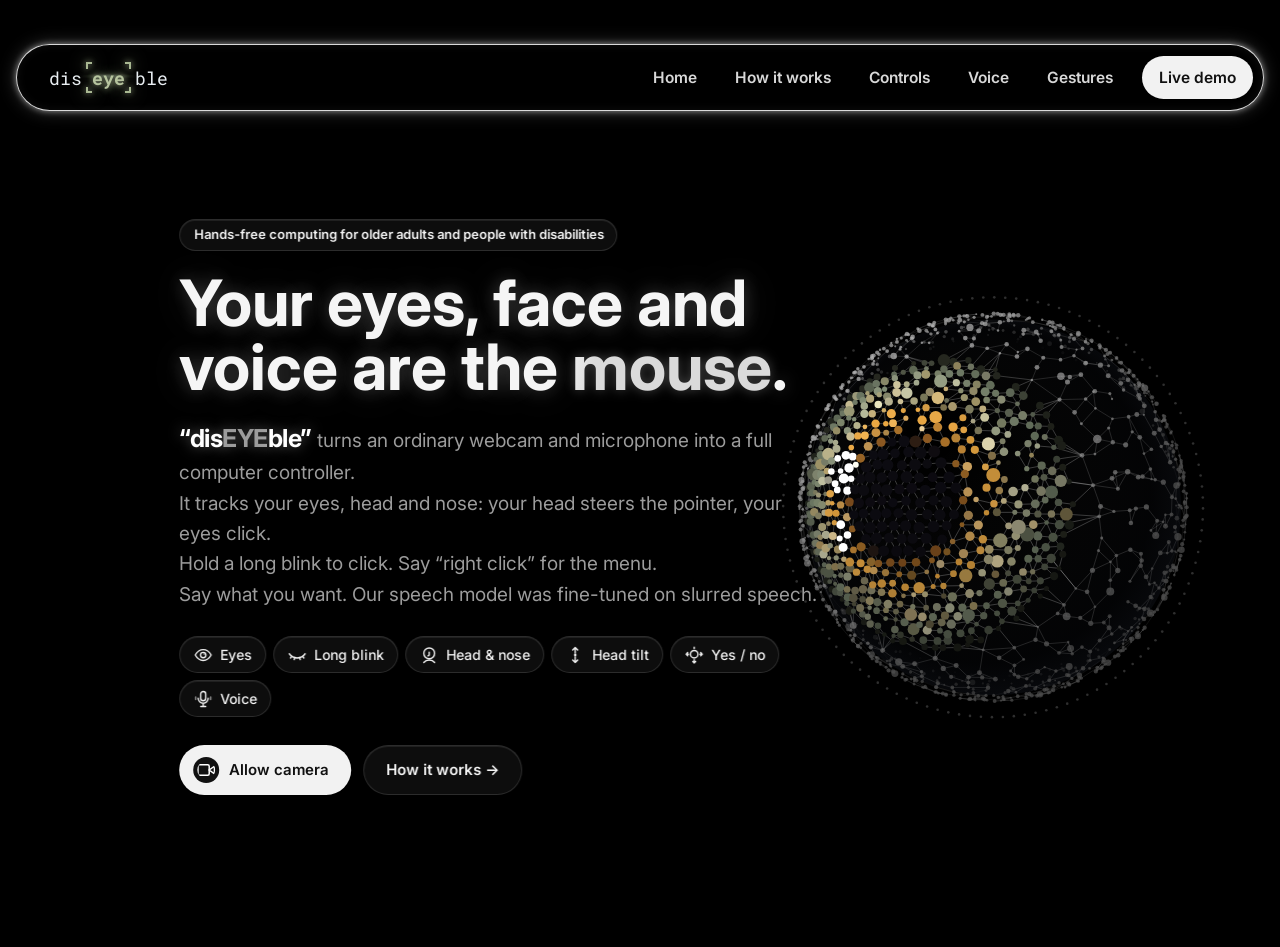
==== diseyeble-frontend/diseyeble-frontend/index.html @ e1b8ad32 "website: in-browser lite mode (head pointer + long-blink click, runs in the tab)" ====
<!doctype html>
<html lang="en">
<head>
<meta charset="utf-8">
<meta name="viewport" content="width=device-width,initial-scale=1,viewport-fit=cover">
<title>diseyeble</title>
<meta name="claude:viewport-fit-sides" content="cover">
<link rel="preconnect" href="https://fonts.googleapis.com">
<link rel="preconnect" href="https://fonts.gstatic.com" crossorigin>
<link rel="stylesheet" href="https://fonts.googleapis.com/css2?family=Inter:wght@400;500;600;700;800&family=Rubik:wght@700;800&family=JetBrains+Mono:wght@400;600&family=Roboto+Mono:wght@400;700&display=swap">
<link rel="stylesheet" href="css/style.css">
</head>
<body>
<template id="mascot-tpl">
<svg class="mascot" viewBox="0 0 220 240" aria-hidden="true">
  <ellipse cx="110" cy="230" rx="46" ry="7" fill="currentColor" opacity=".18"/>
  <g class="bob">
    <path d="M88 176 L80 214" stroke="var(--ink)" stroke-width="6" stroke-linecap="round" fill="none"/>
    <path d="M132 176 L140 214" stroke="var(--ink)" stroke-width="6" stroke-linecap="round" fill="none"/>
    <ellipse cx="72" cy="216" rx="16" ry="8" fill="var(--iris)"/>
    <ellipse cx="148" cy="216" rx="16" ry="8" fill="var(--iris)"/>
    <path d="M38 110 Q20 120 24 140" stroke="var(--ink)" stroke-width="6" stroke-linecap="round" fill="none"/>
    <g class="arm-r"><path d="M182 104 Q204 90 202 66" stroke="var(--ink)" stroke-width="6" stroke-linecap="round" fill="none"/><circle cx="202" cy="62" r="7" fill="var(--eyewhite)" stroke="var(--ink)" stroke-width="4"/></g>
    <circle cx="110" cy="104" r="76" fill="var(--eyewhite)" stroke="var(--ink)" stroke-width="5"/>
    <path d="M48 86 q10 4 14 14 M50 128 q12 -2 18 6 M172 82 q-10 6 -12 16 M168 132 q-10 -4 -18 4" stroke="var(--vein)" stroke-width="2.5" fill="none" stroke-linecap="round"/>
    <g class="iris">
      <circle cx="110" cy="104" r="34" fill="var(--iris)"/>
      <circle cx="110" cy="104" r="34" fill="none" stroke="var(--ink)" stroke-opacity=".25" stroke-width="3" stroke-dasharray="2 5"/>
      <circle cx="110" cy="104" r="15" fill="#0A0F1E"/>
      <circle cx="101" cy="94" r="6" fill="#fff"/>
      <circle cx="120" cy="112" r="2.5" fill="#fff" opacity=".8"/>
    </g>
    <circle cx="64" cy="150" r="9" fill="var(--vein)" opacity=".6"/>
    <circle cx="156" cy="150" r="9" fill="var(--vein)" opacity=".6"/>
    <clipPath id="CLIPID"><circle cx="110" cy="104" r="73.5"/></clipPath>
    <g clip-path="url(#CLIPID)"><rect class="lid" x="30" y="26" width="160" height="160" fill="var(--lid)"/></g>
    <path d="M68 30 q42 -26 84 0" stroke="var(--ink)" stroke-width="5" fill="none" stroke-linecap="round"/>
  </g>
</svg>
</template>

<canvas id="dotField" aria-hidden="true"></canvas>
<div class="bgimg" aria-hidden="true"><i></i><i></i><i></i><i></i><i></i><i></i></div>
<header class="top">
  <div class="wrap">
    <a class="brand" href="#intro" data-go="intro" aria-label="Diseyeble home"><span class="wordmark wm2" role="img" aria-label="diseyeble"><span class="wm2-a">dis</span><span class="wm2-eye"><i class="wc wc-tl"></i><i class="wc wc-tr"></i><i class="wc wc-bl"></i><i class="wc wc-br"></i><b>eye</b></span><span class="wm2-a">ble</span></span></a>
    <nav class="pagelinks" aria-label="Pages">
      <button data-page-go="0">Home</button><button data-page-go="1">How it works</button><button data-page-go="2">Controls</button><button data-page-go="3">Voice</button><button data-page-go="4">Gestures</button>
      <button class="nav-demo" id="tab-demo" data-go="demo" aria-selected="false">Live demo</button>
    </nav>
    <button id="tab-intro" data-go="intro" hidden aria-selected="true">Introduction</button>
  </div>
</header>

<!-- ======================= SCREEN 1: INTRODUCTION ======================= -->
<main id="intro">
  <section class="hero-band ipage" id="pg-home" data-page="0" aria-label="Home">
  <canvas id="peepCanvas" aria-hidden="true"></canvas>
  <div class="wrap hero">
    <div class="hero-grid">
      <div>
        <div class="eyebrow">Hands-free computing for older adults and people with disabilities</div>
        <h1>Your eyes, face and voice are the <em>mouse</em>.</h1>
        <p class="lead lead-lines"><span class="lead-name">&ldquo;dis<b>EYE</b>ble&rdquo;</span> turns an ordinary webcam and microphone into a full computer controller.<br>
          It tracks your eyes, head and nose: your head steers the pointer, your eyes click.<br>
          Hold a long blink to click. Say &ldquo;right click&rdquo; for the menu.<br>
          Say what you want. Our speech model was fine-tuned on slurred speech.</p>
        <div class="modal-row" aria-label="Ways to control">
          <span class="mod"><svg viewBox="0 0 24 24" fill="none" stroke="currentColor" stroke-width="1.7" stroke-linecap="round" stroke-linejoin="round"><path d="M2.5 12S6 5.5 12 5.5 21.5 12 21.5 12 18 18.5 12 18.5 2.5 12 2.5 12Z"/><circle cx="12" cy="12" r="3.2"/><circle cx="13.2" cy="10.8" r=".9" fill="currentColor" stroke="none"/></svg>Eyes</span>
          <span class="mod"><svg viewBox="0 0 24 24" fill="none" stroke="currentColor" stroke-width="1.7" stroke-linecap="round" stroke-linejoin="round"><path d="M2.5 10.5S6 15.5 12 15.5s9.5-5 9.5-5"/><path d="M5.5 13.6 4 15.6M9 15.1l-.6 2.4M15 15.1l.6 2.4M18.5 13.6l1.5 2"/></svg>Long blink</span>
          <span class="mod"><svg viewBox="0 0 24 24" fill="none" stroke="currentColor" stroke-width="1.7" stroke-linecap="round" stroke-linejoin="round"><circle cx="12" cy="10" r="6.5"/><path d="M12 8.5v3.6l-1.4.9"/><path d="M5.5 21c1.6-2 3.8-3 6.5-3s4.9 1 6.5 3"/></svg>Head &amp; nose</span>
          <span class="mod"><svg viewBox="0 0 24 24" fill="none" stroke="currentColor" stroke-width="1.7" stroke-linecap="round" stroke-linejoin="round"><path d="M12 3v7M9 6l3-3 3 3M12 21v-7M9 18l3 3 3-3"/><circle cx="12" cy="12" r="1.6" fill="currentColor" stroke="none"/></svg>Head tilt</span>
          <span class="mod"><svg viewBox="0 0 24 24" fill="none" stroke="currentColor" stroke-width="1.7" stroke-linecap="round" stroke-linejoin="round"><circle cx="12" cy="11" r="4.5"/><path d="M5 11H2.5M4.2 9 2.4 11l1.8 2M19 11h2.5M19.8 9l1.8 2-1.8 2"/><path d="M12 2.5v1.8M12 17.7v3.8M10.3 19.9l1.7 1.6 1.7-1.6"/></svg>Yes / no</span>
          <span class="mod"><svg viewBox="0 0 24 24" fill="none" stroke="currentColor" stroke-width="1.7" stroke-linecap="round" stroke-linejoin="round"><rect x="9" y="3" width="6" height="11" rx="3"/><path d="M6 11a6 6 0 0 0 12 0M12 17v4M9 21h6"/><path d="M3 9.5v3M21 9.5v3" opacity=".6"/></svg>Voice</span>
        </div>
        <div class="cta-row">
          <button class="btn btn-primary" id="allowCam"><svg width="18" height="18" viewBox="0 0 24 24" fill="none" stroke="currentColor" stroke-width="2"><path d="M23 7l-7 5 7 5V7z"/><rect x="1" y="5" width="15" height="14" rx="2"/></svg><span id="allowCamTxt">Allow camera</span></button>
          <button class="btn btn-ghost" data-page-go="1">How it works →</button>
        </div>
      </div>

      <div class="hero-eye" id="heroEye" aria-label="Peep, the diseyeble mascot: an iris made of coloured dots that follows your pointer"></div>
    </div>
  </div>
  </section>

  <section class="ipage" id="pg-how" data-page="1" aria-label="How it works" hidden>
    <canvas id="howDots" aria-hidden="true"></canvas>
    <div class="wrap ipage-in">
      <span class="ipage-num label">02 / 05 · How it works</span>

    <div class="how-grid" id="howGrid">
      <div class="how-left">
        <div class="sec-head">
          <h2>How eye tracking works with a normal webcam</h2>
          <p>No special hardware. In every webcam frame diseyeble tracks your eyes, head and nose. Your head steers the pointer like a mouse, your eyes click and confirm, and optional eye-pull and nose-assist modes help it travel. A long, deliberate blink clicks; ordinary blinks are ignored.</p>
        </div>
        <div class="lab-viz" id="howLab">
          <span class="label" style="color:inherit;opacity:.7">Try it · move your mouse over this panel</span>
          <svg class="eye-svg" id="labEye" viewBox="0 0 440 220" aria-label="3D eye diagram that follows your pointer">
            <defs>
              <clipPath id="eyeClip"><path d="M44 112 Q220 -34 398 112 Q220 246 44 112Z"/></clipPath>
              <radialGradient id="eyeBall" cx="50%" cy="45%" r="60%"><stop offset="0" stop-color="#1b1d1c"/><stop offset=".6" stop-color="#0b0c0c"/><stop offset="1" stop-color="#030303"/></radialGradient>
              <radialGradient id="irisFill" cx="50%" cy="50%" r="50%">
                <stop offset="0" stop-color="#1a0f08"/><stop offset=".3" stop-color="#24150b"/><stop offset=".34" stop-color="#6e441a"/><stop offset=".41" stop-color="#9c6a27"/><stop offset=".48" stop-color="#c38f3e"/><stop offset=".55" stop-color="#8e8a5a"/><stop offset=".64" stop-color="#7f8a70"/><stop offset=".82" stop-color="#6a755f"/><stop offset=".93" stop-color="#4d5446"/><stop offset="1" stop-color="#22261f"/>
              </radialGradient>
              <radialGradient id="irisShade" cx="38%" cy="32%" r="72%"><stop offset="0" stop-color="#fff" stop-opacity=".12"/><stop offset=".6" stop-color="#fff" stop-opacity="0"/><stop offset="1" stop-color="#000" stop-opacity=".22"/></radialGradient>
              <filter id="glowW" x="-20%" y="-40%" width="140%" height="180%"><feGaussianBlur stdDeviation="2.4" result="b"/><feMerge><feMergeNode in="b"/><feMergeNode in="SourceGraphic"/></feMerge></filter>
              <filter id="glowI" x="-50%" y="-50%" width="200%" height="200%"><feGaussianBlur stdDeviation="7" result="b"/><feComponentTransfer in="b" result="b2"><feFuncA type="linear" slope=".7"/></feComponentTransfer><feMerge><feMergeNode in="b2"/><feMergeNode in="SourceGraphic"/></feMerge></filter>
            </defs>
            <path d="M44 112 Q220 -34 398 112 Q220 246 44 112Z" fill="url(#eyeBall)"/>
            <g clip-path="url(#eyeClip)">
              <g id="labMeridians" fill="none" stroke="rgba(205,228,220,.55)" stroke-width="1.2"></g>
              <g id="labIrisWrap" filter="url(#glowI)">
                <g id="labIris">
                  <circle r="56" fill="url(#irisFill)"/>
                  <g id="labFibers"></g>
                  <path id="labCollar" fill="none" stroke="rgba(214,152,60,.9)" stroke-width="2.2" stroke-linejoin="round"/>
                  <circle r="54" fill="none" stroke="#1c1e18" stroke-width="4"/>
                  <circle r="56" fill="url(#irisShade)"/>
                  <circle id="labPupil" r="19" fill="#060608"/>
                </g>
              </g>
              <circle id="labGlint" r="11" fill="#fff" filter="url(#glowW)"/>
              
            </g>
            <path d="M44 112 L26 103 L30 121 Z" fill="none" stroke="#F4F4F0" stroke-width="1.6" stroke-linejoin="round" filter="url(#glowW)"/>
            <path d="M44 112 Q220 -34 398 112 Q220 246 44 112Z" fill="none" stroke="#F7F5EE" stroke-width="2.4" stroke-linejoin="round" filter="url(#glowW)"/>
            <circle cx="44" cy="112" r="4.5" fill="#F0A94B"/><circle cx="398" cy="112" r="4.5" fill="#F0A94B"/>
            <line x1="44" y1="112" x2="398" y2="112" stroke="#F0A94B" stroke-width="1" stroke-dasharray="3 6" opacity=".35"/>
            <circle id="labCenter" cx="221" cy="112" r="3.5" fill="#F0A94B"/>
            <text x="44" y="160" fill="#F0A94B" font-size="11" font-family="JetBrains Mono, monospace" text-anchor="middle" opacity=".85">corner 33</text>
            <text x="398" y="160" fill="#F0A94B" font-size="11" font-family="JetBrains Mono, monospace" text-anchor="middle" opacity=".85">corner 133</text>
          </svg>
          <div class="readout">
            <div>iris offset x<b id="roX">+0.00</b></div>
            <div>iris offset y<b id="roY">+0.00</b></div>
            <div>screen point<b id="roP">960, 540</b></div>
          </div>
                </div>
        <div class="how-back"><button class="btn btn-ghost" data-page-go="0">← Back</button></div>
      </div>
      <svg class="how-wires" id="howWires" aria-hidden="true"></svg>
      <div class="how-right">
        <div class="steps" id="howSteps">
          <div class="step"><span class="n">01</span><div><h3>Find the face</h3><p>Each webcam frame is scanned for a face and 478 landmark points, including the eyes, nose and mouth.</p></div></div>
          <div class="step"><span class="n">02</span><div><h3>Measure eyes, head and nose</h3><p>The iris centre is compared with the eye corners. The turn of your head and the tip of your nose are compared with your own resting face.</p></div></div>
          <div class="step"><span class="n">03</span><div><h3>Calibrate in 2 seconds</h3><p>When the camera first sees you, the pointer jumps to the middle of the screen: look at it for a moment. diseyeble learns where &ldquo;straight ahead&rdquo; is for your head and eyes. Say &ldquo;calibrate&rdquo; to do it again.</p></div></div>
          <div class="step"><span class="n">04</span><div><h3>Point, blink and act</h3><p>Your head steers the pointer: small turns aim finely, quick turns go far. Optional modes let your eyes pull it toward where you look, or your nose carry it to the screen edges. A filter smooths jitter and small wobbles, and diseyeble moves the real mouse. A long blink clicks exactly where the pointer is.</p></div></div>
        </div>
        <div class="how-next"><button class="btn btn-ghost" data-page-go="2">Controls →</button></div>
      </div>
    </div>
    </div>
  </section>

  <section class="ipage" id="pg-controls" data-page="2" aria-label="Controls" hidden>
    <div class="wrap ipage-in">
      <span class="ipage-num label">03 / 05 · Controls</span>

    <div class="sec-head">
      <h2>Six ways to control.<br>Zero hands.</h2>
      <p>Use whichever your body allows. Every input can be switched on or off. Clicking by holding still (dwell) is there too, switched off by default.</p>
    </div>
    <div class="inputs acc" id="ctlAcc">
      <article class="inp" tabindex="0" data-i="0"><img class="inp-img" alt="" src="assets/ctl-look.jpg"><span class="inp-n">01</span><div class="ico"><svg width="24" height="24" viewBox="0 0 24 24" fill="none" stroke="currentColor" stroke-width="2" stroke-linecap="round" stroke-linejoin="round"><path d="M2.5 12S6 5.5 12 5.5 21.5 12 21.5 12 18 18.5 12 18.5 2.5 12 2.5 12Z"/><circle cx="12" cy="12" r="3.2"/><circle cx="13.2" cy="10.8" r=".9" fill="currentColor" stroke="none"/></svg></div><div class="inp-body"><h3>Look</h3><span class="does">Moves the pointer</span><p>Your head steers the pointer like a mouse: small turns aim finely, quick turns go far. Optional helpers let your eyes pull it toward where you look, or your nose carry it to the screen edges.</p><span class="spec">head pose · optional eye pull &amp; nose assist · 30 fps</span></div><div class="inp-idle"><b>Look</b><small>Moves the pointer</small></div><span class="inp-v">Look</span><div class="inp-big" aria-hidden="true"><svg width="24" height="24" viewBox="0 0 24 24" fill="none" stroke="currentColor" stroke-width="2" stroke-linecap="round" stroke-linejoin="round"><path d="M2.5 12S6 5.5 12 5.5 21.5 12 21.5 12 18 18.5 12 18.5 2.5 12 2.5 12Z"/><circle cx="12" cy="12" r="3.2"/><circle cx="13.2" cy="10.8" r=".9" fill="currentColor" stroke="none"/></svg></div></article>
      <article class="inp" tabindex="0" data-i="1"><img class="inp-img" alt="" src="assets/ctl-blink.jpg"><span class="inp-n">02</span><div class="ico"><svg width="24" height="24" viewBox="0 0 24 24" fill="none" stroke="currentColor" stroke-width="2" stroke-linecap="round" stroke-linejoin="round"><path d="M2.5 10.5S6 15.5 12 15.5s9.5-5 9.5-5"/><path d="M5.5 13.6 4 15.6M9 15.1l-.6 2.4M15 15.1l.6 2.4M18.5 13.6l1.5 2"/></svg></div><div class="inp-body"><h3>Long blink</h3><span class="does">Left click</span><p>Close both eyes for about half a second and it clicks exactly where the pointer is. Ordinary blinks and winks never click. Or say &ldquo;click&rdquo; and it snaps onto the nearest button.</p><span class="spec">both eyes · 0.4 – 1.6 s · normal blinks ignored</span></div><div class="inp-idle"><b>Long blink</b><small>Left click</small></div><span class="inp-v">Long blink</span><div class="inp-big" aria-hidden="true"><svg width="24" height="24" viewBox="0 0 24 24" fill="none" stroke="currentColor" stroke-width="2" stroke-linecap="round" stroke-linejoin="round"><path d="M2.5 10.5S6 15.5 12 15.5s9.5-5 9.5-5"/><path d="M5.5 13.6 4 15.6M9 15.1l-.6 2.4M15 15.1l.6 2.4M18.5 13.6l1.5 2"/></svg></div></article>
      <article class="inp a" tabindex="0" data-i="2"><img class="inp-img" alt="" src="assets/ctl-mouth.jpg"><span class="inp-n">03</span><div class="ico"><svg width="24" height="24" viewBox="0 0 24 24" fill="none" stroke="currentColor" stroke-width="2" stroke-linecap="round" stroke-linejoin="round"><path d="M4 12c2.5-2.5 5.2-3.5 8-3.5s5.5 1 8 3.5c-2.5 3-5.2 4.5-8 4.5S6.5 15 4 12Z"/><path d="M7 12h10"/></svg></div><div class="inp-body"><h3>Mouth</h3><span class="does">Right click</span><p>Say &ldquo;right click&rdquo;. Opening and closing your mouth can right-click too: it's optional, because talking can set it off.</p><span class="spec">voice · mouth 0.3 – 1.5 s (optional)</span></div><div class="inp-idle"><b>Mouth</b><small>Right click</small></div><span class="inp-v">Mouth</span><div class="inp-big" aria-hidden="true"><svg width="24" height="24" viewBox="0 0 24 24" fill="none" stroke="currentColor" stroke-width="2" stroke-linecap="round" stroke-linejoin="round"><path d="M4 12c2.5-2.5 5.2-3.5 8-3.5s5.5 1 8 3.5c-2.5 3-5.2 4.5-8 4.5S6.5 15 4 12Z"/><path d="M7 12h10"/></svg></div></article>
      <article class="inp" tabindex="0" data-i="3"><img class="inp-img" alt="" src="assets/ctl-updown.jpg"><span class="inp-n">04</span><div class="ico"><svg width="24" height="24" viewBox="0 0 24 24" fill="none" stroke="currentColor" stroke-width="2" stroke-linecap="round" stroke-linejoin="round"><path d="M12 3v7M9 6l3-3 3 3M12 21v-7M9 18l3 3 3-3"/><circle cx="12" cy="12" r="1.6" fill="currentColor" stroke="none"/></svg></div><div class="inp-body"><h3>Head tilt</h3><span class="does">Scroll</span><p>Tilt your head toward a shoulder and hold to scroll a step (left = up, right = down). Or say &ldquo;scroll&rdquo;, then lift or lower your chin: the further you move, the faster it scrolls.</p><span class="spec">tilt 18° held 0.4 s · chin in scroll mode</span></div><div class="inp-idle"><b>Head tilt</b><small>Scroll</small></div><span class="inp-v">Head tilt</span><div class="inp-big" aria-hidden="true"><svg width="24" height="24" viewBox="0 0 24 24" fill="none" stroke="currentColor" stroke-width="2" stroke-linecap="round" stroke-linejoin="round"><path d="M12 3v7M9 6l3-3 3 3M12 21v-7M9 18l3 3 3-3"/><circle cx="12" cy="12" r="1.6" fill="currentColor" stroke="none"/></svg></div></article>
      <article class="inp a" tabindex="0" data-i="4"><img class="inp-img" alt="" src="assets/ctl-nod.jpg"><span class="inp-n">05</span><div class="ico"><svg width="24" height="24" viewBox="0 0 24 24" fill="none" stroke="currentColor" stroke-width="2" stroke-linecap="round" stroke-linejoin="round"><circle cx="12" cy="11" r="4.5"/><path d="M5 11H2.5M4.2 9 2.4 11l1.8 2M19 11h2.5M19.8 9l1.8 2-1.8 2"/><path d="M12 2.5v1.8M12 17.7v3.8M10.3 19.9l1.7 1.6 1.7-1.6"/></svg></div><div class="inp-body"><h3>Yes &amp; no</h3><span class="does">Answer questions</span><p>Blink or raise your eyebrows for yes, shake your head for no. Risky actions always ask first; no answer in 12 s counts as no.</p><span class="spec">brows 0.25 s · shake swings ≈ 14° · 12 s to answer</span></div><div class="inp-idle"><b>Yes &amp; no</b><small>Answer questions</small></div><span class="inp-v">Yes &amp; no</span><div class="inp-big" aria-hidden="true"><svg width="24" height="24" viewBox="0 0 24 24" fill="none" stroke="currentColor" stroke-width="2" stroke-linecap="round" stroke-linejoin="round"><circle cx="12" cy="11" r="4.5"/><path d="M5 11H2.5M4.2 9 2.4 11l1.8 2M19 11h2.5M19.8 9l1.8 2-1.8 2"/><path d="M12 2.5v1.8M12 17.7v3.8M10.3 19.9l1.7 1.6 1.7-1.6"/></svg></div></article>
      <article class="inp v" tabindex="0" data-i="5"><img class="inp-img" alt="" src="assets/ctl-speak.jpg"><span class="inp-n">06</span><div class="ico"><svg width="24" height="24" viewBox="0 0 24 24" fill="none" stroke="currentColor" stroke-width="2" stroke-linecap="round" stroke-linejoin="round"><rect x="9" y="3" width="6" height="11" rx="3"/><path d="M6 11a6 6 0 0 0 12 0M12 17v4M9 21h6"/><path d="M3 9.5v3M21 9.5v3" opacity=".6"/></svg></div><div class="inp-body"><h3>Speak</h3><span class="does">Commands &amp; typing</span><p>&ldquo;Click Send&rdquo;, &ldquo;scroll down&rdquo;, &ldquo;start dictation&rdquo;. Always listening, no button to hold. Only your own voice counts.</p><span class="spec">faster-whisper · runs on the laptop</span></div><div class="inp-idle"><b>Speak</b><small>Commands &amp; typing</small></div><span class="inp-v">Speak</span><div class="inp-big" aria-hidden="true"><svg width="24" height="24" viewBox="0 0 24 24" fill="none" stroke="currentColor" stroke-width="2" stroke-linecap="round" stroke-linejoin="round"><rect x="9" y="3" width="6" height="11" rx="3"/><path d="M6 11a6 6 0 0 0 12 0M12 17v4M9 21h6"/><path d="M3 9.5v3M21 9.5v3" opacity=".6"/></svg></div></article>
    </div>
    <div class="ctl-nav"><button class="btn btn-ghost" data-page-go="1">← Back</button><button class="btn btn-ghost" data-page-go="3">Voice →</button></div>
    </div>
  </section>

  <section class="ipage" id="pg-voice" data-page="3" aria-label="Voice" hidden>
    <div class="wrap ipage-in">
      <span class="ipage-num label">04 / 05 · Voice</span>

    <div class="voice-sec">
      <div class="copy">
        <h2 style="font-size:clamp(28px,4vw,46px);font-weight:800;letter-spacing:0">Built to understand speech that others find hard to follow</h2>
        <p>Standard speech recognition struggles with slurred speech. On recordings of people with dysarthria (speech affected by cerebral palsy or ALS), the standard Whisper model got 41% of words wrong, and 71% for the most severely affected speaker. So we taught it to listen better.</p>
        <ul>
          <li><span><b>Fine-tuned on dysarthric speech.</b> During the hackathon we fine-tuned Whisper large-v3-turbo (LoRA) on the TORGO database: 5 speakers to train, 1 to choose settings, 2 kept apart for testing. Typical speech (LibriSpeech) was mixed in so it doesn't forget ordinary voices.</span></li>
          <li><span><b>Errors cut by more than half.</b> On the 2 test speakers it never heard: 41.4% &rarr; 19.4% of words wrong (801 recordings). Sentences 27.3% &rarr; 13.8%, single words 74.8% &rarr; 32.6%; mildly affected speaker 15.3% &rarr; 3.6%, severely affected 71.3% &rarr; 37.4%. Typical speech unchanged (1.98% &rarr; 2.01%), and still about 0.1 s for a 5-second clip.</span></li>
          <li><span><b>Time to speak.</b> The pause that ends a sentence is adjustable from 1 to 4 s, questions wait 12 s, and nothing is typed until you say yes or blink. Unsure words show in amber; a local model tidies the text, and &ldquo;use original&rdquo; brings back your exact words.</span></li>
          <li><span><b>Forgiving commands.</b> About 60 commands, each with several ways to say it. Filler words are dropped, near-misses still match, and known mishearings count only when an answer is expected.</span></li>
          <li><span><b>Only your voice.</b> Speech counts only when the camera saw your mouth moving as it was said, so other people talking don't trigger commands.</span></li>
          <li><span><b>Your own voice, optionally.</b> Record about 150 everyday phrases to adapt it further (experimental). It needs your consent, stays on your PC, and &ldquo;delete my voice data&rdquo; removes it.</span></li>
          <li><span><b>English only for now.</b> Vietnamese is a future goal.</span></li>
        </ul>
        <p style="font-size:12.5px;opacity:.7;margin-top:10px">A research result on 2 test speakers, not a clinical claim. TORGO speakers read the same prompts, so the sentence wording (not the voices) appeared in training; the check on brand-new sentences had only 5 sentences, too few to judge. TORGO's licence keeps the model on our PC, so the public download uses standard Whisper.</p>
      </div>
      <div class="transcripts">
        <span class="label" style="color:inherit;opacity:.7">Real mishearings from our testing</span>
        <div class="tr"><div class="heard"><small>Whisper heard</small>"Pot."</div><span class="arrow">→</span><div class="meant"><small>Understood</small>Pause</div><span class="conf">fixed</span></div>
        <div class="tr"><div class="heard"><small>Whisper heard</small>"Know."</div><span class="arrow">→</span><div class="meant"><small>Understood</small>No · only while a question waits</div><span class="conf">fixed</span></div>
        <div class="tr"><div class="heard"><small>Whisper heard</small>"Dictation of."</div><span class="arrow">→</span><div class="meant"><small>Understood</small>Dictation off</div><span class="conf">fixed</span></div>
        <div class="tr"><div class="heard"><small>Whisper heard</small>"New tap."</div><span class="arrow">→</span><div class="meant"><small>Understood</small>New tab</div><span class="conf">fixed</span></div>
        <div class="tr"><div class="heard"><small>Whisper heard</small>"Re center."</div><span class="arrow">→</span><div class="meant"><small>Understood</small>Recenter</div><span class="conf">fixed</span></div>
      </div>
    </div>
    </div>
  </section>

  <section class="ipage" id="pg-gestures" data-page="4" aria-label="Gestures" hidden>
    <div class="wrap ipage-in">
      <span class="ipage-num label">05 / 05 · Gestures</span>

    <div class="sec-head">
      <h2>Gesture map</h2>
      <p>The default mapping. Everything runs on the laptop: frames, audio and screenshots stay in memory and are never saved (the only exception is the voice pack you choose to record).</p>
    </div>
    <div class="gmap-wrap">
      <table class="gmap">
        <thead><tr><th>You do</th><th>Computer does</th><th>Details</th></tr></thead>
        <tbody>
          <tr><td>Turn your head</td><td><span class="tag">Move pointer</span></td><td>Like a mouse: small turns aim finely, quick turns go far. Optional eye pull and nose assist. Set by a one-look calibration</td></tr>
          <tr><td>Hold a long blink</td><td><span class="tag">Left click</span> · exact spot</td><td>Both eyes shut 0.4 – 1.6 s; also answers yes. Ordinary blinks and winks never click; the pointer freezes while your eyes are shut</td></tr>
          <tr><td>Raise your eyebrows</td><td><span class="tag">Yes</span></td><td>Answers a waiting question or text. Not a click; ignored while you are talking</td></tr>
          <tr><td>Shake your head</td><td><span class="tag r">No</span> · cancel</td><td>Two quick swings of about 14°. Cancels a question or drops waiting text</td></tr>
          <tr><td>Tilt toward a shoulder</td><td><span class="tag">Scroll</span> · one step</td><td>About 18°, held 0.4 s: left scrolls up, right scrolls down</td></tr>
          <tr><td>Say &ldquo;scroll&rdquo;, then chin up / down</td><td><span class="tag">Scroll</span> · smooth</td><td>The further you move, the faster. &ldquo;Stop&rdquo;, a blink or a raise ends it; it also stops after 10 s</td></tr>
          <tr><td>Say &ldquo;click&rdquo;</td><td><span class="tag v">Left click</span> · snaps</td><td>UI-Venus 1.5 moves the click onto the nearest button within 150 px; at once if you're already on a link</td></tr>
          <tr><td>Say &ldquo;click Send&rdquo;</td><td><span class="tag v">Find &amp; click</span> · asks first</td><td>UI-Venus 1.5 finds the button on screen, then you confirm</td></tr>
          <tr><td>Say &ldquo;right click&rdquo;</td><td><span class="tag r">Right click</span></td><td>Opening and closing your mouth can do it too (optional, off by default)</td></tr>
          <tr><td>Rest the pointer on a button</td><td><span class="tag">Left click</span> · optional</td><td>Dwell of 1.0 s, off by default; say &ldquo;start clicking&rdquo;. Buttons and links only</td></tr>
          <tr><td>Say &ldquo;pause&rdquo; / &ldquo;resume&rdquo;</td><td><span class="tag">Stop · restart</span></td><td>While paused, only &ldquo;resume&rdquo; and &ldquo;quit&rdquo; work</td></tr>
        </tbody>
      </table>
    </div>
    <p class="gnote"><b>Honest limits:</b> a webcam is less precise than a dedicated eye tracker · not yet tested with people who have motor or speech disabilities · blink settings are tuned to one person's face · the speech research model isn't in the download · the full version needs a 16 GB NVIDIA GPU · English only · Windows only for now.</p>
    <p class="gnote" style="font-size:12px;opacity:.7"><b>Credits:</b> built at Gator Hack V, UF AI Days 2026, by Khang, Khoi, Khoa, Hung and Nhi. Speech data: TORGO (Rudzicz, Namasivayam &amp; Wolff, 2012, University of Toronto; academic, non-profit use) and LibriSpeech (Panayotov et al., 2015, CC BY 4.0). Models: Whisper (OpenAI, MIT) via faster-whisper, MediaPipe Face Landmarker (Google, Apache 2.0), UI-Venus 1.5 (Ant Group), Qwen2.5 (Alibaba Qwen). Our code is MIT licensed.</p>
    <div class="cta-wrap"><div class="cta-band">
      <div class="mascot-slot"></div>
      <h2>Ready? See it open YouTube, search and send an email without a single touch.</h2>
      <button class="btn btn-primary" data-go="demo">Open the live demo →</button>
    </div></div>
    </div>
  </section>

</main>

<!-- ======================= SCREEN 2: LIVE DEMO ======================= -->
<main id="demo" hidden>
  <div class="wrap ws">
    <div class="ws-grid">
      <aside class="rail">
        <section class="card">
          <div class="card-h"><h3>Camera</h3><button class="mini-btn" id="demoCamBtn">Allow camera</button></div>
          <div class="cam" id="camBox">
            <canvas id="camCanvas" width="480" height="360"></canvas>
            <img id="camLive" alt="Your webcam, from the engine" hidden>
            <video id="camVideo" playsinline muted></video>
            <span class="rec" id="camRec">TRACKING · 640×480</span>
            <span class="cam-src" id="camSrc">source: simulated face</span>
          </div>
        </section>

        <!-- Hidden on purpose, not deleted: js/app.js still draws and wires these (signal chart, simulate buttons,
             detected signals, voice commands, settings, guided demos). Remove them together with the code that uses them. -->
        <div id="legacy" hidden>
        <div class="demos" id="demoBar">
            <span class="label">Guided demos</span>
            <button class="demo-btn" data-demo="youtube">▶ Open YouTube &amp; search <span class="dur">eyes + brows + voice</span></button>
            <button class="demo-btn" data-demo="mail">✉ Write an email <span class="dur">voice + confirm</span></button>
            <button class="demo-btn" data-demo="google">🔍 Google search <span class="dur">on-screen keys + scroll</span></button>
          </div>
          <div class="running" id="runBar" hidden><span class="label" style="color:inherit;opacity:.7">Demo</span><span class="stepTxt" id="stepTxt">Starting…</span><button id="stopDemo">Stop</button></div>
          <div class="plot-wrap"><canvas id="plot" width="660" height="420" aria-label="Live signal chart for brow, mouth, pitch and yaw"></canvas></div>
          <div class="sim-row">
            <span class="label">Simulate</span>
            <button id="sBrow" title="Eyebrows up 0.3 → left click, snapped to the nearest button">⌒ Brow</button>
            <button id="sMouth" title="Mouth open 0.5 s → right click">◯ Mouth</button>
            <button id="sTiltL" title="Lift your chin and hold → scroll up">↑ Head up</button>
            <button id="sTiltR" title="Lower your chin and hold → scroll down">↓ Head down</button>
            <button id="sShake" title="Head shake ±15° → no / cancel">↔ Shake</button>
            <button id="sNod" title="Nod 12° → yes (while dictating)">↧ Nod</button>
            <button id="sNat" title="Normal blink → ignored, never clicks">Blink (ignored)</button>
          </div>
          <dl class="cam-legend">
            <div><dt>brow</dt><dd>eyebrow raise above your resting face. Over 0.25 = click</dd></div>
            <div><dt>mouth</dt><dd>mouth opening. Open 0.3 – 1.5 s, then close = right click</dd></div>
            <div><dt>pitch</dt><dd>head up / down. Held = scroll, a quick small nod = yes</dd></div>
            <div><dt>yaw</dt><dd>head turn left / right. A big swing = shake (no)</dd></div>
          </dl>
<section class="card">
          <div class="card-h"><h3>Detected signals</h3><span class="label" id="clock">00:00</span></div>
          <div class="signals">
            <div class="sig" id="sigGaze"><svg viewBox="0 0 24 24" fill="none" stroke="currentColor" stroke-width="2" stroke-linecap="round" stroke-linejoin="round"><path d="M2.5 12S6 5.5 12 5.5 21.5 12 21.5 12 18 18.5 12 18.5 2.5 12 2.5 12Z"/><circle cx="12" cy="12" r="3.2"/><circle cx="13.2" cy="10.8" r=".9" fill="currentColor" stroke="none"/></svg><b>Gaze</b><small id="gazeXY">0, 0</small></div>
            <div class="sig" id="sigBlink"><svg viewBox="0 0 24 24" fill="none" stroke="currentColor" stroke-width="2" stroke-linecap="round" stroke-linejoin="round"><path d="M4 8.5c2-2.2 4.6-2.6 7-1.2M13 7.3c2.4-1.4 5-1 7 1.2"/><path d="M3 14s3-4 9-4 9 4 9 4-3 4-9 4-9-4-9-4Z"/><circle cx="12" cy="14" r="2"/></svg><b>Brow</b><small>left click</small></div>
            <div class="sig r" id="sigShake"><svg viewBox="0 0 24 24" fill="none" stroke="currentColor" stroke-width="2" stroke-linecap="round" stroke-linejoin="round"><path d="M4 12c2.5-2.5 5.2-3.5 8-3.5s5.5 1 8 3.5c-2.5 3-5.2 4.5-8 4.5S6.5 15 4 12Z"/><path d="M7 12h10"/></svg><b>Mouth</b><small>right click</small></div>
            <div class="sig" id="sigTilt"><svg viewBox="0 0 24 24" fill="none" stroke="currentColor" stroke-width="2" stroke-linecap="round" stroke-linejoin="round"><path d="M12 3v7M9 6l3-3 3 3M12 21v-7M9 18l3 3 3-3"/><circle cx="12" cy="12" r="1.6" fill="currentColor" stroke="none"/></svg><b>Head ↕</b><small>scroll</small></div>
            <div class="sig" id="sigNod"><svg viewBox="0 0 24 24" fill="none" stroke="currentColor" stroke-width="2" stroke-linecap="round" stroke-linejoin="round"><circle cx="12" cy="10" r="4.5"/><path d="M4 10H2M20 10h2M12 17v4M10 19.5l2 2 2-2"/></svg><b>Nod / shake</b><small>yes / no</small></div>
            <div class="sig v" id="sigVoice"><svg viewBox="0 0 24 24" fill="none" stroke="currentColor" stroke-width="2" stroke-linecap="round" stroke-linejoin="round"><rect x="9" y="3" width="6" height="11" rx="3"/><path d="M5 11a7 7 0 0 0 14 0M12 18v3"/></svg><b>Voice</b><small>command</small></div>
          </div>
          <div class="gest-btns">
            <button id="bBrow">Brow<span class="kbd">B</span></button>
            <button id="bMouth">Mouth<span class="kbd">M</span></button>
            <button id="bTiltL">Up<span class="kbd">↑</span></button>
            <button id="bTiltR">Down<span class="kbd">↓</span></button>
            <button id="bShake">Shake<span class="kbd">H</span></button>
          </div>
        </section>

        <section class="card voice-card">
          <div class="card-h"><h3>Voice commands</h3><span class="label">always listening</span></div>
          <div class="mic-row">
            <button class="mic" id="mic" aria-label="Try a voice command"><svg width="24" height="24" viewBox="0 0 24 24" fill="none" stroke="currentColor" stroke-width="2"><rect x="9" y="3" width="6" height="11" rx="3"/><path d="M5 11a7 7 0 0 0 14 0M12 18v3"/></svg></button>
            <canvas class="wave" id="wave" width="460" height="92"></canvas>
          </div>
          <div class="vt">
            <div class="ln"><span class="label">Heard</span><span class="heardTxt" id="heardTxt">Listening… just speak (click the mic to try an example).</span></div>
            <div class="ln"><span class="label">Understood</span><span class="meantTxt" id="meantTxt">–</span></div>
          </div>
          <div class="confirm-q" id="confirmQ" hidden><span class="cq-txt" id="cqTxt">Send the email?</span><span class="cq-t" id="cqT">12 s</span><button type="button" id="cqYes">Yes</button><button type="button" id="cqNo">No</button><small>blink or say &ldquo;yes&rdquo; · shake or say &ldquo;no&rdquo;</small></div>
          <form class="vin" id="vform"><input id="vinput" placeholder="Or type what you'd say, slurred is fine" autocomplete="off"><button type="submit">Say</button></form>
          <div class="chips" id="chips"></div>
        </section>

        <section class="card set">
          <div class="card-h" style="margin:0"><h3>Settings</h3><button class="mini-btn" id="calibBtn">Calibrate · 1 look</button></div>
          <div class="tg"><span id="l1">Eyebrow raise to click</span><button class="sw" role="switch" aria-checked="true" aria-labelledby="l1" id="swBrow"></button></div>
          <div class="tg"><span id="l3">Open mouth for right click</span><button class="sw" role="switch" aria-checked="true" aria-labelledby="l3" id="swMouth"></button></div>
          <div class="tg"><span id="l5">Head tilt to scroll</span><button class="sw" role="switch" aria-checked="true" aria-labelledby="l5" id="swTilt"></button></div>
          <div class="tg"><span id="l4">Click by holding still (dwell)</span><button class="sw" role="switch" aria-checked="false" aria-labelledby="l4" id="swDwell"></button></div>
          <div class="range"><label for="dwellMs">Dwell time <output id="dwellOut">1000 ms</output></label><input type="range" id="dwellMs" min="500" max="2000" step="100" value="1000"></div>
          <div class="range"><label for="steady">Pointer steadiness <output id="steadyOut">70%</output></label><input type="range" id="steady" min="0" max="95" step="5" value="70"></div>
        </section>
              </div>
      </aside>

      <section class="main">
        <div class="statusbar">
          <span class="pill" id="trackPill"><span class="dot"></span><span id="trackTxt">Tracking</span></span>
          <span class="pill">Pointer <b id="accTxt" style="font-family:var(--f-mono)">eyes</b></span>
          <span class="grow"></span>
          <button class="mini-btn" id="pauseBtn">Pause <span class="kbd">P</span></button>
        </div>
        <div class="monitor-scroll">
          <div class="monitor">
            <div class="screen" id="screen">
              <div class="wall-glow"></div>
              <div class="dicons">
                <button class="dicon" data-act="open:browser"><span class="ai br" id="icoBr"></span>Chrome</button>
                <button class="dicon" data-act="open:youtube"><span class="ai vt"></span>YouTube</button>
                <button class="dicon" data-act="open:mail"><span class="ai ml"></span>Mail</button>
                <button class="dicon" data-act="toast:This PC"><span class="ai fx"></span>This PC</button>
              </div>

              <div class="win" id="winBrowser" hidden>
                <div class="titlebar">
                  <div class="tabs-row"><div class="wtab"><span class="fav" id="tabFav"></span><span id="tabTitle">New Tab</span></div></div>
                  <div class="wbtns"><button class="wbtn" data-act="min:browser">—</button><button class="wbtn">▢</button><button class="wbtn x" data-act="close:browser">✕</button></div>
                </div>
                <div class="toolbar">
                  <button class="nb" data-act="back" aria-label="Back">←</button>
                  <button class="nb" data-act="fwd" aria-label="Forward">→</button>
                  <button class="nb" data-act="reload" aria-label="Reload">↻</button>
                  <div class="omni"><svg width="13" height="13" viewBox="0 0 24 24" fill="none" stroke="#5f6368" stroke-width="2"><rect x="4" y="11" width="16" height="10" rx="2"/><path d="M8 11V7a4 4 0 0 1 8 0v4"/></svg><span id="omni">google.com</span></div>
                </div>
                <div class="wbody"><div class="page"><div class="page-inner" id="bPage"></div></div></div>
              </div>

              <div class="win mail" id="winMail" hidden>
                <div class="titlebar"><div class="wtitle"><span class="ai ml" style="width:18px;height:18px;border-radius:5px"></span>Mail</div>
                  <div class="wbtns"><button class="wbtn" data-act="min:mail">—</button><button class="wbtn">▢</button><button class="wbtn x" data-act="close:mail">✕</button></div></div>
                <div class="wbody" id="mPage"></div>
              </div>

              <div class="startmenu" id="startMenu" hidden>
                <h4>Pinned</h4>
                <div class="sm-grid">
                  <button class="sm-app" data-act="open:browser"><span class="ai br"></span>Chrome</button>
                  <button class="sm-app" data-act="open:youtube"><span class="ai vt"></span>YouTube</button>
                  <button class="sm-app" data-act="open:mail"><span class="ai ml"></span>Mail</button>
                  <button class="sm-app" data-act="toast:Settings"><span class="ai fx"></span>Settings</button>
                </div>
              </div>

              <div class="osk" id="osk" hidden></div>
              <div class="ctx" id="ctx" hidden></div>
              <div id="wtoastSlot"></div>

              <div class="taskbar">
                <button class="tb" data-act="start" id="tbStart" aria-label="Start"><svg width="20" height="20" viewBox="0 0 24 24"><rect x="2" y="2" width="9.5" height="9.5" rx="1.5" fill="#2F7FE0"/><rect x="12.5" y="2" width="9.5" height="9.5" rx="1.5" fill="#2F7FE0"/><rect x="2" y="12.5" width="9.5" height="9.5" rx="1.5" fill="#2F7FE0"/><rect x="12.5" y="12.5" width="9.5" height="9.5" rx="1.5" fill="#2F7FE0"/></svg></button>
                <div class="tb-search"><svg width="14" height="14" viewBox="0 0 24 24" fill="none" stroke="currentColor" stroke-width="2"><circle cx="11" cy="11" r="7"/><path d="M21 21l-5-5"/></svg>Search</div>
                <button class="tb" data-act="open:browser" id="tbBrowser" aria-label="Chrome"><span class="ai br"></span></button>
                <button class="tb" data-act="open:mail" id="tbMail" aria-label="Mail"><span class="ai ml"></span></button>
                <button class="tb" data-act="toast:File Explorer" aria-label="File Explorer"><span class="ai fx"></span></button>
                <div class="tray"><span>ENG</span><span>📶 <span id="trayVol" title="Volume">🔊</span> 🔋</span><span class="clock" id="trayClock">9:41 AM<br>24/10/2026</span></div>
              </div>

              <div class="gaze" id="gaze"><svg viewBox="0 0 58 58"><circle class="track" cx="29" cy="29" r="25" fill="none" stroke-width="4"/><circle class="prog" id="prog" cx="29" cy="29" r="25" fill="none" stroke-width="4" stroke-dasharray="157.1" stroke-dashoffset="157.1"/></svg><div class="core"></div><span class="glabel" id="glabel">BLINK · CLICK</span></div>
              <div class="calib" id="calib" hidden><div class="msg" id="calibMsg"></div><div class="pt" id="calibPt" hidden></div></div>
            </div>
          </div>
        </div>

        <div class="lower">
          <section class="card">
            <div class="card-h"><h3>Activity</h3><button class="mini-btn" id="clearLog">Clear</button></div>
            <div class="log" id="log" aria-live="polite"></div>
          </section>
          <section class="card buddy">
            <div class="mascot-slot"></div>
            <p id="tip">Point at something on the screen and click. With the engine on, your head moves the pointer and a long blink clicks.</p>
          </section>
        </div>
      </section>
    </div>
  </div>
</main>

<div class="toast" id="toast" role="status"></div>
<script src="js/app.js"></script>
<script src="js/engine.js"></script>
<script src="js/lite.js"></script>
</body>
</html>
---- diseyeble-frontend/diseyeble-frontend/css/style.css ----
/* Layout: sticky bar + two views. Intro = hero with camera-permission card, input modalities, gaze explainer, voice section, gesture map.
   Demo = control rail (camera, signals, voice, settings) beside a simulated Windows screen. */
:root{
  /* Black & white: wavy dot-field backdrop, smoked glass panels, white type */
  --bg:#000000; --surface:rgba(255,255,255,.05); --surface-2:rgba(255,255,255,.09); --ink:#F5F5F5; --muted:#9C9C9C; --line:rgba(255,255,255,.13);
  --iris:#F5F5F5; --iris-ink:#000000; --iris-soft:rgba(255,255,255,.09); --amber:#D6D6D6; --amber-soft:rgba(255,255,255,.12); --rose:#E8776F; --ok:#BDBDBD; --violet:#C8C8C8; --violet-soft:rgba(255,255,255,.08);
  --eyewhite:#F4F4F4; --lid:#C9C9C9; --vein:#BBBBBB; --hair-line:rgba(255,255,255,.1);
  --glass-hi:rgba(255,255,255,.08); --glass-shadow:0 30px 60px -34px rgba(0,0,0,.95);
  --backdrop:#000000; --dot:255,255,255;
  --f-display:"Inter","Segoe UI",system-ui,sans-serif;
  --f-body:"Inter","Segoe UI",system-ui,-apple-system,sans-serif;
  --f-mono:"JetBrains Mono",ui-monospace,"SFMono-Regular",Menlo,monospace;
  --f-win:"Segoe UI Variable Text","Segoe UI",system-ui,-apple-system,sans-serif;
  --r:24px;
  color-scheme:dark;
}
:root.page-light{
  --bg:#FFFFFF; --surface:rgba(255,255,255,.6); --surface-2:rgba(255,255,255,.8); --ink:#0A0A0A; --muted:#6E6E6E; --line:rgba(0,0,0,.1);
  --iris:#0A0A0A; --iris-ink:#FFFFFF; --iris-soft:rgba(0,0,0,.06); --amber:#3A3A3A; --amber-soft:rgba(0,0,0,.08); --rose:#C2413A; --ok:#3A3A3A; --violet:#444444; --violet-soft:rgba(0,0,0,.06);
  --eyewhite:#FFFFFF; --lid:#DDDDDD; --vein:#CCCCCC; --hair-line:rgba(0,0,0,.08);
  --glass-hi:rgba(255,255,255,.9); --glass-shadow:0 30px 60px -34px rgba(0,0,0,.3);
  --backdrop:#FFFFFF; --dot:0,0,0;
  color-scheme:light;
}
[hidden]{display:none!important}
#dotField{display:none}
.bgimg{position:fixed;inset:0;z-index:-1;pointer-events:none;background:#000;overflow:hidden}
.bgimg i{position:absolute;inset:-12%;background-position:center;background-size:cover;opacity:0;will-change:transform,opacity;animation:bgflow 15s ease-in-out infinite;mix-blend-mode:screen;filter:brightness(.62) contrast(1.6)}
.bgimg i:nth-child(1),.bgimg i:nth-child(4){background-image:url('../assets/bg-1.jpg');animation-delay:0s}
.bgimg i:nth-child(2),.bgimg i:nth-child(5){background-image:url('../assets/bg-2.jpg');animation-delay:-5s}
.bgimg i:nth-child(3),.bgimg i:nth-child(6){background-image:url('../assets/bg-3.jpg');animation-delay:-10s}
.bgimg::after{content:"";position:absolute;inset:0;background:linear-gradient(90deg,rgba(0,0,0,.52) 0%,rgba(0,0,0,.36) 55%,rgba(0,0,0,.3) 100%)}
@keyframes bgflow{0%{opacity:0;transform:scale(1.05) translate(0,0) rotate(0)}12%{opacity:.85}30%{transform:scale(1.12) translate(3%,-2%) rotate(-2deg) skewX(2deg)}48%{opacity:.85;transform:scale(1.2) translate(-6%,4%) rotate(3.5deg) skewX(-3deg)}66%{opacity:0;transform:scale(1.14) translate(-2%,1%) rotate(1deg)}100%{opacity:0;transform:scale(1.05) translate(0,0) rotate(0)}}
.bgimg i:nth-child(n+4){animation-name:bgflowM;opacity:0}.bgimg i:nth-child(4){animation-delay:-7.5s}.bgimg i:nth-child(n+5){display:none}body.demo-on .bgimg i:nth-child(n+5){display:block}body.demo-on .bgimg i:nth-child(4){animation-delay:-2.5s}body.demo-on .bgimg i:nth-child(5){animation-delay:-7.5s}body.demo-on .bgimg i:nth-child(6){animation-delay:-12.5s}
@keyframes bgflowM{0%{opacity:0;transform:rotate(180deg) scale(1.1) translate(0,0)}14%{opacity:.7}32%{transform:rotate(178deg) scale(1.16) translate(-4%,2%) skewX(-2deg)}50%{opacity:.7;transform:rotate(183deg) scale(1.22) translate(5%,-3%) skewX(3deg)}68%{opacity:0;transform:rotate(181deg) scale(1.15) translate(2%,-1%)}100%{opacity:0;transform:rotate(180deg) scale(1.1) translate(0,0)}}
@media (prefers-reduced-motion:reduce){.bgimg i{animation:none}.bgimg i:nth-child(1){opacity:1}}
*{box-sizing:border-box}
html,body{height:100%}
html{background:var(--bg)}
body{margin:0;display:flow-root;background:transparent;color:var(--ink);font-family:var(--f-body);font-size:16px;line-height:1.5}
button{font:inherit;color:inherit;cursor:pointer}
input{font:inherit;color:inherit}
:focus-visible{outline:3px solid var(--amber);outline-offset:2px;border-radius:6px}
h1,h2,h3{font-family:var(--f-display);line-height:1.08;text-wrap:balance;margin:0}
p{margin:0}
.wrap{max-width:1280px;margin:0 auto;padding-left:max(16px,env(safe-area-inset-left,0px));padding-right:max(16px,env(safe-area-inset-right,0px))}
.label{font-family:var(--f-mono);font-size:11px;letter-spacing:.12em;text-transform:uppercase;color:var(--muted)}
.btn{border:0;border-radius:12px;padding:12px 20px;font-weight:700;font-size:15px;display:inline-flex;align-items:center;gap:10px;transition:transform .15s,background .2s}
.btn:hover{transform:translateY(-2px)}
.btn-primary{background:var(--iris);color:var(--iris-ink)}
.btn-ghost{background:var(--surface);border:1px solid var(--line)}
.btn-dark{background:var(--ink);color:var(--bg)}
.mini-btn{border:1px solid var(--line);background:var(--surface-2);border-radius:8px;padding:5px 10px;font-size:12px;font-weight:600}

/* top bar */
body::before{content:"";position:fixed;inset:0 0 auto;height:env(safe-area-inset-top,0px);z-index:30;background:var(--surface)}
.top{position:sticky;top:env(safe-area-inset-top,0px);z-index:29;background:color-mix(in srgb,var(--surface) 90%,transparent);backdrop-filter:blur(10px);border-bottom:1px solid var(--line)}
.top .wrap{display:flex;align-items:center;gap:14px;padding-block:10px;flex-wrap:wrap}
.brand{display:flex;align-items:center;gap:10px;font-family:var(--f-display);font-weight:800;font-size:22px;letter-spacing:0;text-decoration:none;color:var(--ink)}
.brand b{color:var(--iris)}
.wordmark{display:inline-flex;align-items:center;gap:.18em;font-family:var(--f-display);font-weight:700;line-height:1;white-space:nowrap}
.wm-text{display:inline-flex;align-items:baseline;letter-spacing:.01em}
.wm-b{color:#997B66}.wm-g{color:#8E9655}
.wm-ble{position:relative}
.wm-line{position:absolute;left:-.05em;right:-.25em;bottom:-.32em;width:calc(100% + .3em);height:.28em;overflow:visible}
.brand .wordmark{font-size:27px}
.pxeye{height:19px;width:auto;flex:none;transform:rotate(-10deg);filter:drop-shadow(0 0 5px rgba(242,194,48,.4))}
.brand{gap:12px!important}
/* wordmark: monospace, "eye" inside a face-tracking box */
.wm2{font-family:"Roboto Mono",ui-monospace,monospace!important;font-weight:400!important;letter-spacing:0!important;font-size:18px!important;gap:.3em!important;align-items:center;padding-block:.35em}
.wm2-a{color:#E9EEF2}
.wm2-eye{position:relative;display:inline-block;padding:.16em .26em;line-height:1}
.wm2-eye b{position:relative;z-index:1;font-weight:700;font-family:inherit;color:#B7C59F;text-shadow:0 0 6px rgba(169,184,146,.9),0 0 16px rgba(169,184,146,.6),0 0 28px rgba(169,184,146,.3)}
.wm2-eye::before{content:"";position:absolute;left:-.7em;right:-.7em;top:42%;height:.1em;transform:translateY(-50%);border-radius:50%;
  background:radial-gradient(closest-side,rgba(200,242,255,.95),rgba(169,184,146,.35) 60%,transparent);filter:blur(.8px);animation:wmScan 4s ease-in-out infinite}
.wm2-eye .wc{position:absolute;z-index:2;width:.36em;height:.36em;border:2px solid #A9B892;opacity:1;filter:drop-shadow(0 0 3px rgba(169,184,146,.95)) drop-shadow(0 0 8px rgba(169,184,146,.55))}
.wm2-eye .wc-tl{left:-.08em;top:-.2em;border-right:0;border-bottom:0}
.wm2-eye .wc-tr{right:-.08em;top:-.2em;border-left:0;border-bottom:0}
.wm2-eye .wc-bl{left:-.08em;bottom:-.2em;border-right:0;border-top:0}
.wm2-eye .wc-br{right:-.08em;bottom:-.2em;border-left:0;border-top:0}
@keyframes wmScan{0%,100%{opacity:.55;transform:translateY(-50%) scaleX(.7)}50%{opacity:1;transform:translateY(-50%) scaleX(1.05)}}
@media (prefers-reduced-motion:reduce){.wm2-eye::before{animation:none}}
:root.page-light .wm2-a{color:#14181C}
/* smoked black glass lettering */
.wordmark{font-family:"Rubik","Inter",system-ui,sans-serif;font-weight:800;letter-spacing:-.02em}
.wm-text{position:relative;display:inline-flex;align-items:baseline}
.wl{display:inline-block;color:var(--c)}

@keyframes hop{50%{transform:translateY(calc(var(--y) - .18em)) rotate(calc(var(--r)*-1))}}
.hero-logo{position:relative;display:block;margin:0 0 30px}
.hero-logo .wordmark{font-size:clamp(44px,5.4vw,72px)}
.spark{position:absolute;color:#F2F2F2;pointer-events:none;animation:twinkle 2.6s ease-in-out infinite;font-family:system-ui;line-height:1}
.spark.s1{left:-2%;top:-6%;font-size:22px}.spark.s2{left:58%;top:-14%;font-size:14px;animation-delay:.6s}.spark.s3{left:calc(min(560px,92%));top:18%;font-size:26px;animation-delay:1.1s}.spark.s4{left:30%;bottom:-18%;font-size:16px;animation-delay:1.7s}
:root.page-light .spark{color:#9B4DB8}
@keyframes twinkle{0%,100%{opacity:.25;transform:scale(.7) rotate(0)}50%{opacity:1;transform:scale(1.15) rotate(20deg)}}

.navlinks{display:flex;gap:18px;margin-left:18px}
.navlinks a{color:var(--muted);text-decoration:none;font-weight:600;font-size:14px}
.navlinks a:hover{color:var(--ink)}
.tabs{display:flex;gap:4px;background:var(--surface-2);padding:4px;border-radius:999px;margin-left:auto}
.tabs button{border:0;background:transparent;padding:7px 16px;border-radius:999px;font-weight:600;font-size:14px;color:var(--muted)}
.tabs button[aria-selected="true"]{background:var(--surface);color:var(--ink);box-shadow:0 1px 3px rgba(0,0,0,.12)}
.icon-btn{border:1px solid var(--line);background:var(--surface);width:38px;height:38px;border-radius:50%;display:grid;place-items:center}

/* mascot */
.mascot{overflow:visible}
.mascot .bob{animation:bob 3.2s ease-in-out infinite}
.mascot .lid{transform-box:fill-box;transform-origin:50% 0;transform:scaleY(0);animation:blink 4.6s infinite}
.mascot.blinknow .lid{animation:blinkOnce .28s}
.mascot .arm-r{transform-box:fill-box;transform-origin:0% 100%;animation:wave 2.6s ease-in-out infinite}
.mascot .iris{transition:transform .12s linear}
.mascot.nodnow .bob{animation:nod .6s}
.mascot.shakenow .bob{animation:shake .7s}
@keyframes bob{0%,100%{transform:translateY(0)}50%{transform:translateY(-9px)}}
@keyframes blink{0%,92%,100%{transform:scaleY(0)}95%{transform:scaleY(1)}}
@keyframes blinkOnce{0%,100%{transform:scaleY(0)}50%{transform:scaleY(1)}}
@keyframes wave{0%,60%,100%{transform:rotate(0)}70%{transform:rotate(-24deg)}80%{transform:rotate(6deg)}90%{transform:rotate(-18deg)}}
.mascot.tiltl .bob{animation:tiltl .7s;transform-origin:110px 200px}
.mascot.tiltr .bob{animation:tiltr .7s;transform-origin:110px 200px}
@keyframes tiltl{50%{transform:rotate(-16deg)}}
@keyframes tiltr{50%{transform:rotate(16deg)}}
@keyframes nod{0%,100%{transform:translateY(0)}30%{transform:translateY(14px)}60%{transform:translateY(-4px)}}
@keyframes shake{0%,100%{transform:translateX(0)}20%{transform:translateX(-14px)}40%{transform:translateX(12px)}60%{transform:translateX(-9px)}80%{transform:translateX(5px)}}

/* ================= INTRO ================= */
/* ---- intro pages: one full screen each ---- */
.ipage{min-height:calc(100vh - var(--hdr,74px));min-height:calc(100dvh - var(--hdr,74px))}
.ipage:not(.hero-band){display:flex;align-items:center;padding-block:28px 32px}
.ipage[hidden]{display:none!important}
/* animate the content only: a transform on the page itself would re-anchor the fixed particle canvas */
.ipage.enter > .wrap{animation:pageIn .55s cubic-bezier(.2,.8,.2,1) both}
.ipage.enter.back > .wrap{animation-name:pageInBack}
@keyframes pageIn{from{opacity:0;transform:translateX(40px)}to{opacity:1;transform:none}}
@keyframes pageInBack{from{opacity:0;transform:translateX(-40px)}to{opacity:1;transform:none}}
.ipage-in{width:100%}
.ipage-num{display:block;margin-bottom:14px}
.ipage .sec-head{margin-bottom:22px}
.ipage .gmap td,.ipage .gmap th{padding-block:10px}
.cta-wrap{margin-top:22px}.cta-wrap .cta-band{margin:0}
.pagelinks{display:flex;gap:2px;margin-left:18px}
.pagelinks button{border:0;background:transparent;color:var(--muted);font-weight:600;font-size:14px;padding:7px 11px;border-radius:999px}
.pagelinks button:hover{color:var(--ink)}
.pagelinks button[aria-current="true"]{color:var(--ink);background:var(--surface-2)}
body.demo-on .pagelinks button[aria-current="true"]{background:transparent;color:var(--muted)}
@media (max-width:980px){.pagelinks button[data-page-go]{display:none}}
/* floating rounded top bar */
.top{width:min(1248px,calc(100% - 2*max(16px,env(safe-area-inset-left,0px))));margin:44px auto 10px;border-radius:999px!important;border:1px solid var(--line)!important;background:rgba(34,34,34,.72)!important;backdrop-filter:blur(22px) saturate(140%);-webkit-backdrop-filter:blur(22px) saturate(140%);box-shadow:0 18px 40px -22px rgba(0,0,0,.9),inset 0 1px 0 rgba(255,255,255,.06);top:calc(36px + env(safe-area-inset-top,0px))}
.top .wrap{max-width:none;padding-inline:12px 10px;padding-block:11px}
.top .brand{padding-left:20px}
body::before{display:none}
.pagelinks{margin-left:auto;align-items:center;gap:4px}
.pagelinks button{color:#D8D8D8;font-size:15.5px;padding:10px 17px}
.pagelinks button[aria-current="true"]{background:rgba(255,255,255,.1);color:#fff}
.nav-demo{margin-left:8px;background:#F2F2F2!important;color:#111!important}
.nav-demo[aria-selected="true"]{box-shadow:0 0 0 2px rgba(255,255,255,.35)}
body.demo-on .pagelinks button[data-page-go][aria-current="true"]{background:transparent;color:#D8D8D8}
:root.page-light .top{background:rgba(255,255,255,.75)!important}
:root.page-light .pagelinks button{color:#333}
.hero-band{position:relative;overflow:hidden;min-height:calc(100vh - var(--hdr,74px));min-height:calc(100dvh - var(--hdr,74px));display:flex;align-items:center}
.hero-band > .hero{width:100%;padding-block:0 6vh}
/* home text block hugs the left edge of the screen; nav and eye keep their places */
#pg-home .hero-grid > div:first-child{transform:translateX(calc(max(104px,14vw) - max(16px,(100vw - 1280px)/2 + 16px)))}
@media (max-width:860px){#pg-home .hero-grid > div:first-child{transform:none}}
.lead-lines{line-height:1.6;color:#C9C9C9;max-width:60ch}
.lead-name{font-family:var(--f-body);font-weight:700;font-style:normal;font-size:1.3em;color:#fff;letter-spacing:-.02em;text-shadow:0 0 14px rgba(255,255,255,.35)}
.lead-name b{color:#9C9C9C;font-weight:700}
.hero h1{text-shadow:0 0 18px rgba(255,255,255,.22),0 0 42px rgba(255,255,255,.10)}
.hero h1 em{position:relative;color:transparent!important;background:linear-gradient(100deg,#DADADA 0%,#DADADA 36%,#FFFFFF 45%,#FFFFFF 55%,#DADADA 64%,#DADADA 100%);background-size:250% 100%;background-position:100% 0;-webkit-background-clip:text;background-clip:text;text-shadow:none;filter:drop-shadow(0 0 6px rgba(255,255,255,.28));animation:shine 3.6s ease-in-out infinite}
@keyframes shine{0%{background-position:100% 0;filter:brightness(.9) drop-shadow(0 0 4px rgba(255,255,255,.25))}45%{filter:brightness(1.3) drop-shadow(0 0 8px rgba(255,255,255,.75)) drop-shadow(0 0 22px rgba(255,255,255,.4))}70%{background-position:0% 0;filter:brightness(1.1) drop-shadow(0 0 6px rgba(255,255,255,.5))}100%{background-position:0% 0;filter:brightness(.9) drop-shadow(0 0 4px rgba(255,255,255,.25))}}
@media (prefers-reduced-motion:reduce){.hero h1 em{animation:none;background:none;color:#fff!important}}
:root.page-light .hero h1,:root.page-light .hero h1 em{text-shadow:none;animation:none}
.hero-band .tabs{margin-left:auto}
.hero-band #peepCanvas{position:fixed;inset:0;width:100vw;height:100vh;z-index:0;pointer-events:none}
.hero{padding-block:52px 36px;position:relative;z-index:1}
.hero-eye{min-height:440px;cursor:pointer}
.hero-grid{display:grid;grid-template-columns:minmax(0,1.1fr) minmax(0,.9fr);gap:44px;align-items:center}
.eyebrow{display:inline-flex;align-items:center;gap:8px;border:1px solid var(--line);background:var(--surface);padding:5px 12px 5px 6px;border-radius:999px;font-size:13px;font-weight:600;margin-bottom:20px}
.eyebrow i{width:20px;height:20px;border-radius:50%;background:var(--iris-soft);display:grid;place-items:center;font-style:normal;color:var(--iris);font-size:10px}
.hero h1{font-size:clamp(34px,4.6vw,58px);font-weight:800;letter-spacing:0}
.hero h1 em{font-style:normal;color:var(--iris)}
.lead{font-size:19px;color:var(--muted);max-width:54ch;margin:20px 0 26px}
.modal-row{display:flex;flex-wrap:wrap;gap:8px;margin-bottom:28px}
.mod{display:inline-flex;align-items:center;gap:7px;padding:7px 12px;border-radius:10px;background:var(--surface);border:1px solid var(--line);font-weight:600;font-size:14px}
.mod svg{width:18px;height:18px;color:var(--iris)}
.cta-row{display:flex;gap:12px;flex-wrap:wrap}

.camcard{background:var(--surface);border:1px solid var(--line);border-radius:22px;padding:18px;box-shadow:0 30px 60px -36px rgba(10,20,40,.45);position:relative}
.camcard-h{display:flex;justify-content:space-between;align-items:center;margin-bottom:12px;gap:10px}
.camcard-h h3{font-size:18px;font-weight:700;font-family:var(--f-body)}
.state-pill{display:inline-flex;align-items:center;gap:6px;font-size:12px;font-weight:700;padding:4px 10px;border-radius:999px;background:var(--surface-2);color:var(--muted)}
.state-pill::before{content:"";width:7px;height:7px;border-radius:50%;background:currentColor}
.state-pill.on{background:color-mix(in srgb,var(--ok) 16%,transparent);color:var(--ok)}
.state-pill.blocked{background:var(--amber-soft);color:var(--amber)}
.cam-stage{position:relative;aspect-ratio:4/3;border-radius:14px;overflow:hidden;background:linear-gradient(160deg,var(--iris-soft),var(--surface-2));display:grid;place-items:center;max-width:100%}
.cam-stage video{position:absolute;inset:0;width:100%;height:100%;object-fit:cover;transform:scaleX(-1);z-index:0}
.cam-stage{background:radial-gradient(120% 90% at 50% 0%,var(--surface-2),color-mix(in srgb,var(--amber-soft) 70%,var(--surface)) 100%)}
#peepCanvas{position:absolute;inset:0;width:100%;height:100%;z-index:1;cursor:pointer;touch-action:manipulation}
.peep-label{position:absolute;left:0;right:0;bottom:12px;text-align:center;z-index:2;font-family:var(--f-display);font-weight:800;font-size:13px;letter-spacing:.14em;color:var(--muted);pointer-events:none;transition:color .3s}
.peep-label.lit{color:var(--iris)}
.peep-replay{position:absolute;right:10px;bottom:8px;z-index:3;width:30px;height:30px;border-radius:50%;border:1px solid var(--line);background:var(--surface);color:var(--muted);font-size:15px;display:grid;place-items:center}
.peep-replay:hover{color:var(--iris);border-color:var(--iris)}
.cam-stage.live .peep-label{color:#fff;text-shadow:0 1px 3px rgba(0,0,0,.6)}
.cam-stage .mascot{width:52%}
.cam-stage .scanbox{position:absolute;inset:16% 26%;border:2px dashed color-mix(in srgb,var(--iris) 60%,transparent);border-radius:40%}
.cam-note{font-size:13px;color:var(--muted);margin:12px 2px 14px}
.cam-actions{display:flex;gap:10px;flex-wrap:wrap}
.cam-actions .btn{flex:1;justify-content:center;min-width:150px}
.privacy{display:flex;gap:8px;align-items:center;font-size:12.5px;color:var(--muted);margin-top:12px}
.speech{position:absolute;top:10px;left:10px;z-index:3;max-width:180px!important;transition:opacity .5s;font-size:12.5px!important;max-width:210px!important;background:var(--ink);color:var(--bg);font-weight:600;font-size:13.5px;padding:9px 13px;border-radius:14px 14px 14px 4px;max-width:230px;z-index:2;animation:pop .5s both .5s}
@keyframes pop{from{transform:scale(.6);opacity:0}to{transform:none;opacity:1}}

.who{display:flex;flex-wrap:wrap;gap:10px 26px;border-block:1px solid var(--line);padding-block:18px;margin-block:12px 56px;color:var(--muted);font-weight:600;font-size:14px;align-items:center}
.who .label{margin-right:6px}

.section{padding-block:20px 60px}
.sec-head{display:flex;justify-content:space-between;align-items:end;gap:20px;flex-wrap:wrap;margin-bottom:26px}
.sec-head h2{font-size:clamp(28px,4vw,46px);font-weight:800;letter-spacing:0;max-width:18ch}
.sec-head p{color:var(--muted);max-width:48ch}

.inputs{display:grid;grid-template-columns:repeat(3,minmax(0,1fr));gap:12px}
.inp{background:var(--surface);border:1px solid var(--line);border-radius:var(--r);padding:18px;display:flex;flex-direction:column;gap:10px;transition:transform .2s,border-color .2s;min-width:0}
.inp:hover{transform:translateY(-4px);border-color:var(--iris)}
.inp .ico{width:46px;height:46px;border-radius:13px;display:grid;place-items:center;background:var(--iris-soft);color:var(--iris)}
.inp.v .ico{background:var(--violet-soft);color:var(--violet)}
.inp.a .ico{background:var(--amber-soft);color:var(--amber)}
.inp h3{font-size:19px;font-weight:700}
.inp .does{font-weight:700;font-size:14px}
.inp p{color:var(--muted);font-size:14px}
.inp .spec{font-family:var(--f-mono);font-size:11.5px;color:var(--iris);margin-top:auto}
.inp.v .spec{color:var(--violet)}.inp.a .spec{color:var(--amber)}

.gaze-lab{display:grid;grid-template-columns:minmax(0,1fr) minmax(0,1fr);gap:16px}
.lab-viz{background:var(--ink);color:var(--bg);border-radius:20px;padding:22px;display:flex;flex-direction:column;gap:14px;min-width:0}
.lab-viz .eye-svg{width:100%;max-width:440px;margin:0 auto;display:block}
.readout{display:grid;grid-template-columns:repeat(3,minmax(0,1fr));gap:8px;font-family:var(--f-mono);font-size:12px}
.readout div{background:rgba(255,255,255,.07);border-radius:10px;padding:10px}
.readout b{display:block;font-size:16px;font-weight:600;margin-top:2px;font-variant-numeric:tabular-nums}
.lab-viz .hint{font-size:13px;opacity:.7}
.steps{display:flex;flex-direction:column;gap:10px}
.step{display:grid;grid-template-columns:44px minmax(0,1fr);gap:14px;padding:16px;border-radius:var(--r);background:var(--surface);border:1px solid var(--line)}
.step .n{width:44px;height:44px;border-radius:50%;border:2px solid var(--iris);color:var(--iris);display:grid;place-items:center;font-family:var(--f-mono);font-weight:600}
.step h3{font-size:17px;font-weight:700;margin-bottom:3px;font-family:var(--f-body)}
.step p{font-size:14px;color:var(--muted)}

.voice-sec{display:grid;grid-template-columns:minmax(0,.9fr) minmax(0,1.1fr);gap:24px;align-items:start}
.voice-sec .copy p{color:var(--muted);margin-top:14px;max-width:50ch}
.voice-sec ul{margin:16px 0 0;padding:0;list-style:none;display:flex;flex-direction:column;gap:10px}
.voice-sec li{display:flex;gap:10px;font-size:14.5px}
.voice-sec li::before{content:"";flex:none;width:8px;height:8px;border-radius:50%;background:var(--violet);margin-top:8px}
.transcripts{display:flex;flex-direction:column;gap:10px}
.tr{display:grid;grid-template-columns:minmax(0,1fr) 30px minmax(0,1fr) auto;align-items:center;gap:10px;background:var(--surface);border:1px solid var(--line);border-radius:var(--r);padding:14px 16px}
.tr .heard{font-family:var(--f-mono);font-size:13px;color:var(--muted)}
.tr .heard small,.tr .meant small{display:block;font-family:var(--f-mono);font-size:10px;letter-spacing:.1em;text-transform:uppercase;opacity:.75;margin-bottom:2px}
.tr .arrow{color:var(--violet);font-weight:800;text-align:center}
.tr .meant{font-weight:700}
.conf{font-family:var(--f-mono);font-size:12px;padding:3px 8px;border-radius:999px;background:var(--violet-soft);color:var(--violet);white-space:nowrap}

.gmap-wrap{overflow-x:auto;border:1px solid var(--line);border-radius:var(--r);background:var(--surface)}
table.gmap{width:100%;border-collapse:collapse;min-width:640px}
.gmap th,.gmap td{text-align:left;padding:13px 16px;border-bottom:1px solid var(--line);font-size:14px;vertical-align:top}
.gmap th{font-family:var(--f-mono);font-size:11px;letter-spacing:.1em;text-transform:uppercase;color:var(--muted);font-weight:400}
.gmap tr:last-child td{border-bottom:0}
.gmap td:first-child{font-weight:700}
.gmap td:nth-child(3){color:var(--muted)}
.tag{display:inline-block;font-family:var(--f-mono);font-size:12px;padding:2px 8px;border-radius:6px;background:var(--iris-soft);color:var(--iris)}
.tag.r{background:var(--amber-soft);color:var(--amber)}
.tag.v{background:var(--violet-soft);color:var(--violet)}

.cta-band{background:var(--ink);color:var(--bg);border-radius:24px;padding:34px;display:flex;align-items:center;gap:26px;flex-wrap:wrap;margin-bottom:56px}
.cta-band h2{font-size:clamp(26px,3.4vw,40px);font-weight:800;letter-spacing:0;flex:1;min-width:240px}
.cta-band .mascot{width:104px}
footer{color:var(--muted);font-size:13px;padding-block:20px 40px;border-top:1px solid var(--line)}

/* ================= DEMO ================= */
.ws{padding-block:16px 32px}
.ws-grid{display:grid;grid-template-columns:350px minmax(0,1fr);gap:16px}
.rail{display:flex;flex-direction:column;gap:12px;min-width:0}
.card{background:var(--surface);border:1px solid var(--line);border-radius:var(--r);padding:14px;min-width:0}
.card-h{display:flex;justify-content:space-between;align-items:center;margin-bottom:10px;gap:8px}
.card-h h3{font-family:var(--f-body);font-size:14px;font-weight:700}
.cam{position:relative;border-radius:10px;overflow:hidden;background:#161616;aspect-ratio:4/3;max-width:100%}
.cam canvas{width:100%;height:100%;display:block}
.cam video{position:absolute;opacity:0;pointer-events:none;width:1px;height:1px}
.rec{position:absolute;top:8px;left:8px;font-family:var(--f-mono);font-size:10.5px;color:#fff;background:rgba(0,0,0,.5);padding:3px 8px;border-radius:6px;display:flex;align-items:center;gap:6px}
.rec::before{content:"";width:7px;height:7px;border-radius:50%;background:#FF4D57;animation:pulse 1.2s infinite}
.cam-src{position:absolute;bottom:8px;left:8px;font-family:var(--f-mono);font-size:10px;color:#F1DCA7;background:rgba(0,0,0,.5);padding:3px 8px;border-radius:6px}
@keyframes pulse{50%{opacity:.25}}
.plot-wrap{margin-top:10px;border:1px solid var(--line);border-radius:10px;padding:6px;background:var(--surface)}
.plot-wrap canvas{width:100%;height:auto;display:block}
.sim-row{display:flex;flex-wrap:wrap;gap:6px;align-items:center;margin-top:8px}
.sim-row button{border:1px solid var(--line);background:var(--surface-2);border-radius:8px;padding:6px 10px;font-size:12.5px;font-weight:700}
.sim-row button:hover{border-color:var(--iris);color:var(--iris)}
.cam-legend{margin:10px 0 0;display:flex;flex-direction:column;gap:3px;font-size:12px}
.cam-legend div{display:grid;grid-template-columns:44px minmax(0,1fr);gap:8px}
.cam-legend dt{font-family:var(--f-mono);color:var(--iris);font-weight:600}
.cam-legend dd{margin:0;color:var(--muted)}

.signals{display:grid;grid-template-columns:repeat(3,minmax(0,1fr));gap:6px}
.sig{border:1px solid var(--line);background:var(--surface-2);border-radius:10px;padding:8px 4px;display:flex;flex-direction:column;align-items:center;gap:3px;text-align:center;transition:background .2s,border-color .2s,transform .2s}
.sig svg{width:20px;height:20px;color:var(--muted)}
.sig b{font-size:11.5px}
.sig small{font-size:10px;color:var(--muted);line-height:1.2}
.sig.fire{background:var(--iris-soft);border-color:var(--iris);transform:translateY(-2px)}
.sig.fire svg{color:var(--iris)}
.sig.fire.r{background:var(--amber-soft);border-color:var(--amber)}.sig.fire.r svg{color:var(--amber)}
.sig.fire.v{background:var(--violet-soft);border-color:var(--violet)}.sig.fire.v svg{color:var(--violet)}
.gest-btns{display:grid;grid-template-columns:repeat(5,minmax(0,1fr));gap:6px;margin-top:10px}
.gest-btns button{border:1px solid var(--line);background:var(--surface);border-radius:9px;padding:7px 4px;font-size:12px;font-weight:700}
.gest-btns button:hover{border-color:var(--iris)}
.gest-btns .kbd{display:block;font-weight:400;margin:2px auto 0;width:max-content}
.kbd{font-family:var(--f-mono);font-size:10.5px;border:1px solid var(--line);border-bottom-width:2px;border-radius:5px;padding:0 5px;background:var(--surface);color:var(--muted)}

.voice-card .mic-row{display:flex;gap:10px;align-items:center}
.mic{width:54px;height:54px;flex:none;border-radius:50%;border:0;background:var(--violet);color:#fff;display:grid;place-items:center;position:relative;touch-action:none}
.mic.live::after{content:"";position:absolute;inset:-6px;border-radius:50%;border:3px solid var(--violet);animation:ring 1s infinite}
@keyframes ring{from{transform:scale(.9);opacity:1}to{transform:scale(1.25);opacity:0}}
.wave{flex:1;height:46px;min-width:0;background:var(--surface-2);border-radius:10px}
.vt{margin-top:10px;display:flex;flex-direction:column;gap:6px}
.vt .ln{display:grid;grid-template-columns:76px minmax(0,1fr);gap:8px;font-size:13px;align-items:baseline}
.vt .ln .label{font-size:10px}
.vt .heardTxt{font-family:var(--f-mono);color:var(--muted);overflow-wrap:anywhere}
.vt .meantTxt{font-weight:700;overflow-wrap:anywhere}
.vt .meantTxt .conf{margin-left:6px}
.vin{display:flex;gap:6px;margin-top:10px}
.vin input{flex:1;min-width:0;border:1px solid var(--line);background:var(--surface-2);border-radius:9px;padding:8px 10px;font-size:13px}
.vin button{border:0;background:var(--violet);color:#fff;border-radius:9px;padding:0 12px;font-weight:700;font-size:13px}
.chips{display:flex;flex-wrap:wrap;gap:5px;margin-top:8px}
.chips button{border:1px dashed var(--line);background:transparent;border-radius:999px;padding:3px 9px;font-family:var(--f-mono);font-size:11px;color:var(--muted)}
.chips button:hover{border-color:var(--violet);color:var(--violet)}

.set{display:flex;flex-direction:column;gap:10px}
.tg{display:flex;justify-content:space-between;align-items:center;font-size:13px;font-weight:600;gap:10px}
.sw{position:relative;width:38px;height:22px;border-radius:22px;border:0;background:var(--line);padding:0;transition:background .2s;flex:none}
.sw::after{content:"";position:absolute;top:3px;left:3px;width:16px;height:16px;border-radius:50%;background:#fff;transition:transform .2s;box-shadow:0 1px 2px rgba(0,0,0,.3)}
.sw[aria-checked="true"]{background:var(--iris)}
.sw[aria-checked="true"]::after{transform:translateX(16px)}
.range label{display:flex;justify-content:space-between;font-size:13px;font-weight:600;margin-bottom:2px}
.range output{font-family:var(--f-mono);color:var(--iris);font-weight:400}
input[type=range]{width:100%;accent-color:var(--iris)}

.main{display:flex;flex-direction:column;gap:12px;min-width:0}
.statusbar{display:flex;gap:8px;align-items:center;flex-wrap:wrap}
.pill{display:inline-flex;align-items:center;gap:7px;padding:6px 12px;border-radius:999px;font-size:13px;font-weight:600;background:var(--surface);border:1px solid var(--line)}
.pill .dot{width:8px;height:8px;border-radius:50%;background:var(--ok)}
.pill.paused .dot{background:var(--amber)}
.grow{flex:1}
.demos{display:flex;gap:8px;flex-wrap:wrap;align-items:center}
.demo-btn{border:1px solid var(--line);background:var(--surface);border-radius:12px;padding:9px 14px;font-weight:700;font-size:13.5px;display:inline-flex;gap:8px;align-items:center}
.demo-btn:hover{border-color:var(--iris);color:var(--iris)}
.demo-btn .dur{font-family:var(--f-mono);font-size:11px;color:var(--muted);font-weight:400}
.running{display:flex;align-items:center;gap:10px;background:var(--ink);color:var(--bg);border-radius:12px;padding:8px 8px 8px 14px;font-weight:600;font-size:13.5px}
.running .stepTxt{flex:1;min-width:0}
.running button{border:0;background:var(--rose);color:#fff;border-radius:8px;padding:6px 12px;font-weight:700;font-size:12.5px}

.monitor-scroll{overflow-x:auto;border-radius:18px}
.monitor{background:#1C1C1C;border-radius:18px;padding:10px 10px 20px;position:relative;min-width:760px}
.monitor::after{content:"diseyeble · simulated Windows desktop";position:absolute;bottom:3px;left:0;right:0;text-align:center;font-family:var(--f-mono);font-size:10px;color:#9A9B7A;letter-spacing:.1em}

/* ---- simulated Windows world (fixed light palette, independent of page theme) ---- */
.screen{position:relative;height:660px;border-radius:8px;overflow:hidden;font-family:var(--f-win);color:#1B1B1F;cursor:crosshair;user-select:none;
  background:radial-gradient(120% 90% at 80% 110%,#FFFFFF 0%,#E4E4E2 35%,#A9A9A6 70%,#5E5E5C 100%)}
.screen *{font-family:var(--f-win)}
.wall-glow{position:absolute;right:-10%;bottom:-30%;width:70%;height:90%;border-radius:50%;background:radial-gradient(circle,rgba(240,169,75,.5),transparent 65%);filter:blur(10px);pointer-events:none}
.dicons{position:absolute;left:10px;top:10px;display:grid;gap:6px;z-index:1}
.dicon{width:78px;border:1px solid transparent;background:transparent;border-radius:6px;padding:8px 4px;display:flex;flex-direction:column;align-items:center;gap:4px;color:#fff;font-size:12px;text-shadow:0 1px 2px rgba(0,0,0,.6)}
.dicon .ai{width:40px;height:40px;border-radius:10px;display:grid;place-items:center;box-shadow:0 2px 6px rgba(0,0,0,.25)}
.ai svg{width:24px;height:24px}
.ai.br{background:linear-gradient(135deg,#E9EEF7,#C9D4EA)}
.ai.ml{background:linear-gradient(135deg,#3B82F6,#1D4ED8)}
.ai.vt{background:linear-gradient(135deg,#F04A55,#C4202B)}
.ai.fx{background:linear-gradient(135deg,#FFD66B,#F2A93B)}
.taskbar{position:absolute;left:0;right:0;bottom:0;height:46px;background:rgba(238,242,250,.86);backdrop-filter:blur(14px);border-top:1px solid rgba(255,255,255,.5);display:flex;align-items:center;justify-content:center;gap:4px;z-index:40}
.tb{width:40px;height:40px;border:0;background:transparent;border-radius:6px;display:grid;place-items:center;position:relative}
.tb:hover,.tb.hot{background:rgba(255,255,255,.7)}
.tb .ai{width:26px;height:26px;border-radius:7px;box-shadow:none}
.tb .ai svg{width:16px;height:16px}
.tb.open::after{content:"";position:absolute;bottom:2px;left:50%;width:6px;height:3px;margin-left:-3px;border-radius:2px;background:#6B7280}
.tb.active::after{width:16px;margin-left:-8px;background:#2563EB}
.tb-search{display:flex;align-items:center;gap:8px;height:32px;padding:0 14px;border-radius:16px;background:rgba(255,255,255,.85);border:1px solid rgba(0,0,0,.06);font-size:12.5px;color:#5c6170;margin:0 6px;width:170px}
.tray{position:absolute;right:10px;top:0;bottom:0;display:flex;align-items:center;gap:12px;font-size:11.5px;color:#1B1B1F}
.tray .clock{text-align:right;line-height:1.25}
.startmenu{position:absolute;left:50%;bottom:54px;transform:translateX(-50%);width:420px;background:rgba(242,245,251,.96);backdrop-filter:blur(16px);border-radius:10px;box-shadow:0 20px 50px rgba(0,0,0,.35);padding:18px;z-index:45}
.startmenu h4{margin:0 0 10px;font-size:13px}
.sm-grid{display:grid;grid-template-columns:repeat(4,1fr);gap:6px}
.sm-app{border:0;background:transparent;border-radius:6px;padding:10px 4px;display:flex;flex-direction:column;align-items:center;gap:6px;font-size:12px}
.sm-app:hover,.sm-app.hot{background:rgba(0,0,0,.06)}

.win{position:absolute;left:96px;right:14px;top:12px;bottom:58px;background:#FFFFFF;border-radius:8px;box-shadow:0 18px 50px rgba(0,0,0,.45),0 0 0 1px rgba(0,0,0,.08);display:flex;flex-direction:column;overflow:hidden;animation:winIn .25s ease-out}
@keyframes winIn{from{transform:scale(.96);opacity:0}to{transform:none;opacity:1}}
.win.mail{left:130px;right:40px;top:26px}
.titlebar{height:38px;display:flex;align-items:stretch;background:#DFE3EB;flex:none}
.titlebar .tabs-row{display:flex;align-items:flex-end;padding-left:8px;flex:1;min-width:0;gap:2px}
.wtab{height:31px;background:#FFFFFF;border-radius:8px 8px 0 0;padding:0 12px;display:flex;align-items:center;gap:8px;font-size:12px;min-width:0;max-width:220px}
.wtab span{white-space:nowrap;overflow:hidden;text-overflow:ellipsis}
.wtab .fav{width:14px;height:14px;border-radius:3px;flex:none}
.wtitle{flex:1;display:flex;align-items:center;gap:8px;padding-left:12px;font-size:12px}
.wbtns{display:flex}
.wbtn{width:44px;border:0;background:transparent;display:grid;place-items:center;font-size:13px;color:#333}
.wbtn:hover,.wbtn.hot{background:rgba(0,0,0,.08)}
.wbtn.x:hover,.wbtn.x.hot{background:#E81123;color:#fff}
.toolbar{height:40px;display:flex;align-items:center;gap:6px;padding:0 8px;border-bottom:1px solid #E3E6EC;flex:none}
.nb{width:30px;height:30px;border:0;background:transparent;border-radius:50%;display:grid;place-items:center;color:#444}
.nb:hover,.nb.hot{background:#EEF0F4}
.omni{flex:1;height:30px;border-radius:15px;background:#EEF1F6;display:flex;align-items:center;gap:8px;padding:0 12px;font-size:12.5px;color:#3a3f4b;min-width:0}
.omni span{white-space:nowrap;overflow:hidden;text-overflow:ellipsis}
.wbody{flex:1;overflow:hidden;position:relative;background:#fff}
.page{position:absolute;inset:0;overflow:hidden}
.page-inner{transition:transform .35s ease}

.hot{outline:2px solid #111111!important;outline-offset:1px}
.field{border:1px solid #DADCE0;border-radius:24px;height:44px;display:flex;align-items:center;gap:10px;padding:0 16px;background:#fff;font-size:15px;color:#202124;cursor:text}
.field.focus{border-color:#111111;box-shadow:0 0 0 3px rgba(17,17,17,.25)}
.field .ph{color:#80868b}
.caret{display:inline-block;width:1.5px;height:18px;background:#202124;vertical-align:middle;animation:pulse 1s infinite;margin-left:1px}
/* search home */
.g-home{display:flex;flex-direction:column;align-items:center;padding-top:66px;gap:22px}
.g-word{font-size:64px;font-weight:600;letter-spacing:-2px;color:#2A2F3A}
.g-home .field{width:min(560px,86%)}
.g-btns{display:flex;gap:10px}
.g-btn{border:1px solid #F1F3F4;background:#F8F9FA;border-radius:6px;padding:9px 16px;font-size:13px;color:#3c4043}
.g-btn:hover,.g-btn.hot{border-color:#DADCE0}
.shortcuts{display:flex;gap:14px;margin-top:8px}
.sc{border:0;background:transparent;border-radius:8px;width:92px;padding:10px 4px;display:flex;flex-direction:column;align-items:center;gap:8px;font-size:12px;color:#3c4043}
.sc:hover,.sc.hot{background:#F1F3F4}
.sc .ai{width:44px;height:44px;border-radius:50%}
/* results */
.g-res{padding:14px 0 0 0}
.g-res-top{display:flex;align-items:center;gap:20px;padding:0 24px 12px;border-bottom:1px solid #EBEBEB}
.g-res-top .g-word{font-size:26px;letter-spacing:-.5px}
.g-res-top .field{width:460px;height:40px}
.res-list{padding:14px 24px 0 140px;display:flex;flex-direction:column;gap:20px;max-width:760px}
.res{border:0;background:transparent;text-align:left;padding:6px 8px;border-radius:8px;display:block}
.res:hover,.res.hot{background:#F6F8FA}
.res small{display:block;font-size:12px;color:#4d5156}
.res b{display:block;font-size:18px;font-weight:400;color:#1a0dab;margin:2px 0}
.res p{font-size:13px;color:#4d5156}
/* video site */
.yt{display:flex;flex-direction:column;height:100%}
.yt-top{height:52px;display:flex;align-items:center;gap:16px;padding:0 18px;flex:none}
.yt-logo{display:flex;align-items:center;gap:6px;font-weight:700;font-size:17px;letter-spacing:-.4px;border:0;background:transparent;color:#0f0f0f;border-radius:6px;padding:4px}
.yt-logo i{width:28px;height:20px;border-radius:6px;background:#2A2F3A;display:grid;place-items:center}
.yt-logo i::after{content:"";border-left:8px solid #fff;border-top:5px solid transparent;border-bottom:5px solid transparent;margin-left:2px}
.yt-top .field{flex:1;max-width:520px;height:38px;border-radius:19px 0 0 19px;margin-left:auto}
.yt-sbtn{height:38px;width:60px;border:1px solid #D3D3D3;border-left:0;border-radius:0 19px 19px 0;background:#F8F8F8;margin-right:auto;display:grid;place-items:center}
.yt-chips{display:flex;gap:8px;padding:6px 18px 12px;flex:none}
.yt-chips span{background:#F2F2F2;border-radius:8px;padding:5px 11px;font-size:12.5px;font-weight:600}
.yt-chips span:first-child{background:#0F0F0F;color:#fff}
.vgrid{display:grid;grid-template-columns:repeat(4,minmax(0,1fr));gap:14px 12px;padding:0 18px}
.vcard{border:0;background:transparent;text-align:left;padding:4px;border-radius:10px;display:flex;flex-direction:column;gap:7px;min-width:0}
.vcard:hover,.vcard.hot{background:#F2F2F2}
.thumb{aspect-ratio:16/9;border-radius:9px;position:relative;overflow:hidden;display:grid;place-items:center;color:rgba(255,255,255,.9);font-size:26px}
.thumb .len{position:absolute;right:5px;bottom:5px;background:rgba(0,0,0,.78);color:#fff;font-size:10.5px;font-weight:600;padding:1px 4px;border-radius:4px}
.vcard b{font-size:13px;line-height:1.3;display:-webkit-box;-webkit-line-clamp:2;-webkit-box-orient:vertical;overflow:hidden}
.vcard small{font-size:11.5px;color:#606060}
.vlist{display:flex;flex-direction:column;gap:10px;padding:0 18px}
.vrow{border:0;background:transparent;display:grid;grid-template-columns:240px minmax(0,1fr);gap:14px;text-align:left;padding:4px;border-radius:10px}
.vrow:hover,.vrow.hot{background:#F2F2F2}
.vrow b{font-size:16px;font-weight:600}
.vrow small{display:block;font-size:12px;color:#606060;margin-top:4px}
.watch{display:grid;grid-template-columns:minmax(0,1fr) 260px;gap:18px;padding:0 18px}
.player{aspect-ratio:16/9;border-radius:12px;position:relative;overflow:hidden;display:grid;place-items:center}
.player .viz{display:flex;gap:5px;align-items:flex-end;height:60px}
.player .viz i{width:7px;background:rgba(255,255,255,.85);border-radius:4px;animation:eq 1s ease-in-out infinite}
.player.paused .viz i{animation-play-state:paused}
@keyframes eq{0%,100%{height:12px}50%{height:58px}}
.pbar{position:absolute;left:0;right:0;bottom:0;height:40px;background:linear-gradient(transparent,rgba(0,0,0,.6));display:flex;align-items:center;gap:10px;padding:0 12px;color:#fff;font-size:12px}
.pbar .track{flex:1;height:4px;border-radius:2px;background:rgba(255,255,255,.3);overflow:hidden}
.pbar .track i{display:block;height:100%;width:0;background:#F04A55}
.pbtn{border:0;background:transparent;color:#fff;width:30px;height:30px;border-radius:50%;display:grid;place-items:center}
.pbtn.hot{background:rgba(255,255,255,.2)}
.wmeta h4{font-size:18px;margin:12px 0 8px}
.wmeta .row{display:flex;gap:8px;align-items:center}
.pillbtn{border:0;background:#F2F2F2;border-radius:18px;padding:8px 14px;font-size:13px;font-weight:600}
.pillbtn.on{background:#0F0F0F;color:#fff}
.upnext{display:flex;flex-direction:column;gap:8px}
.upnext .vrow{grid-template-columns:120px minmax(0,1fr);gap:8px}
.upnext .vrow b{font-size:12.5px}
/* mail */
.mailapp{display:grid;grid-template-columns:190px minmax(0,1fr);height:100%}
.mside{background:#F3F6FB;padding:12px;display:flex;flex-direction:column;gap:4px}
.newmail{border:0;background:#2563EB;color:#fff;border-radius:8px;padding:10px;font-weight:600;font-size:13px;margin-bottom:10px;display:flex;align-items:center;gap:8px;justify-content:center}
.newmail.hot{background:#1D4ED8}
.mfold{border:0;background:transparent;text-align:left;border-radius:6px;padding:7px 10px;font-size:13px;display:flex;justify-content:space-between}
.mfold.sel{background:#DCE6F8;font-weight:600}
.mfold.hot{background:#E7ECF5}
.mmain{display:flex;flex-direction:column;min-width:0}
.mhead{padding:12px 16px;border-bottom:1px solid #E7E9EE;font-weight:600;font-size:15px;display:flex;justify-content:space-between;align-items:center}
.mrow{border:0;border-bottom:1px solid #EEF0F3;background:#fff;text-align:left;padding:11px 16px;display:grid;grid-template-columns:150px minmax(0,1fr) 60px;gap:10px;font-size:13px}
.mrow.unread b{font-weight:700}
.mrow:hover,.mrow.hot{background:#F4F7FC}
.mrow span{color:#5f6470;white-space:nowrap;overflow:hidden;text-overflow:ellipsis}
.mrow time{color:#5f6470;text-align:right;font-size:12px}
.compose{padding:14px 16px;display:flex;flex-direction:column;gap:10px}
.cfield{display:grid;grid-template-columns:62px minmax(0,1fr);align-items:center;gap:8px;font-size:13px;color:#5f6470}
.cfield .field{border-radius:6px;height:38px;font-size:14px}
.cfield.body{align-items:start}
.cfield.body .field{height:150px;align-items:flex-start;padding-top:10px;line-height:1.5;white-space:pre-wrap;overflow-wrap:anywhere}
.crow{display:flex;gap:8px;justify-content:flex-end}
.sendbtn{border:0;background:#2563EB;color:#fff;border-radius:8px;padding:9px 22px;font-weight:600;font-size:13px}
.sendbtn.hot{background:#1D4ED8}
.ghostbtn{border:1px solid #D5D9E0;background:#fff;border-radius:8px;padding:9px 16px;font-size:13px}
.reading{padding:16px 20px;font-size:14px;line-height:1.6}
.reading h4{margin:0 0 6px;font-size:18px}
.reading .from{color:#5f6470;font-size:12.5px;margin-bottom:14px}
/* on-screen keyboard */
.osk{position:absolute;left:50%;transform:translateX(-50%);bottom:54px;width:min(700px,94%);background:rgba(24,24,24,.96);border-radius:12px;padding:10px;z-index:42;box-shadow:0 18px 40px rgba(0,0,0,.45);color:#fff}
.osk-sug{display:flex;gap:6px;margin-bottom:8px}
.osk-sug button{flex:1;border:0;background:rgba(255,255,255,.1);color:#fff;border-radius:7px;padding:7px 4px;font-size:13px}
.osk-keys{display:grid;grid-template-columns:repeat(10,minmax(0,1fr));gap:5px}
.k{border:0;background:rgba(255,255,255,.14);color:#fff;border-radius:7px;height:34px;font-size:15px;font-weight:600}
.k.w2{grid-column:span 2}.k.w3{grid-column:span 3}.k.w4{grid-column:span 4}
.k.acc{background:#9A9B7A}
.osk .hot,.osk-sug .hot{background:#111111!important;color:#2A1A10;outline:none!important}
.osk-label{display:flex;justify-content:space-between;font-size:11px;opacity:.7;margin-bottom:6px}
.screen.kb .win{bottom:300px}
.screen.kb .cfield.body .field{height:92px}
.screen.kb .compose{gap:8px;padding-block:10px}
.screen.kb .g-home{padding-top:22px;gap:16px}
/* context menu */
.ctx{position:absolute;z-index:46;width:210px;background:#FBFBFD;border-radius:8px;box-shadow:0 12px 30px rgba(0,0,0,.3),0 0 0 1px rgba(0,0,0,.06);padding:5px}
.ctx button{width:100%;border:0;background:transparent;text-align:left;border-radius:5px;padding:8px 10px;font-size:13px;display:flex;justify-content:space-between}
.ctx button small{color:#80868b}
.ctx .hot{background:#EAF0FB;outline:none!important}
.ctx hr{border:0;border-top:1px solid #E5E7EB;margin:4px 0}
.ctx-tag{font-size:10.5px;color:#D9801F;font-weight:700;padding:4px 10px 6px;letter-spacing:.06em}
/* gaze cursor */
.gaze{position:absolute;left:0;top:0;width:58px;height:58px;margin:-29px 0 0 -29px;pointer-events:none;z-index:60;will-change:transform}
.gaze .core{position:absolute;inset:21px;border-radius:50%;background:#111111;box-shadow:0 0 0 4px rgba(17,17,17,.3),0 0 22px rgba(17,17,17,.9)}
.gaze svg{position:absolute;inset:0;transform:rotate(-90deg)}
.gaze .track{stroke:rgba(255,255,255,.25)}
.gaze .prog{stroke:#F0A94B;stroke-linecap:round}
.gaze .glabel{position:absolute;left:46px;top:40px;white-space:nowrap;background:rgba(17,17,17,.92);color:#fff;font-size:11px;font-weight:700;padding:3px 8px;border-radius:6px;opacity:0;transform:translateY(4px);transition:all .2s;font-family:var(--f-mono)}
.gaze .glabel.show{opacity:1;transform:none}
.gaze.hide{opacity:0}
.ripple{position:absolute;width:20px;height:20px;margin:-10px 0 0 -10px;border-radius:50%;border:3px solid #111111;pointer-events:none;z-index:59;animation:rip .5s ease-out forwards}
.ripple.r{border-color:#F0A94B}
@keyframes rip{to{transform:scale(3.4);opacity:0}}
.calib{position:absolute;inset:0;z-index:70;background:rgba(12,12,12,.94);display:grid;place-items:center;color:#F1DCA7}
.calib .pt{position:absolute;width:34px;height:34px;margin:-17px 0 0 -17px;border-radius:50%;border:3px solid #F0A94B;display:grid;place-items:center;transition:left .4s,top .4s}
.calib .pt::after{content:"";width:8px;height:8px;border-radius:50%;background:#F0A94B}
.calib .pt.go{animation:shrink 1s ease-in forwards}
@keyframes shrink{0%{transform:scale(1.6)}100%{transform:scale(.6);border-color:#4CC27E}}
.calib .msg{text-align:center;max-width:40ch}
.calib .msg h3{font-size:28px;margin-bottom:8px;font-family:var(--f-display)}
.calib .msg p{color:#9A9A9A}
.wtoast{position:absolute;right:14px;bottom:58px;z-index:48;background:#fff;border-radius:8px;box-shadow:0 10px 30px rgba(0,0,0,.3);padding:12px 14px;font-size:13px;width:280px;display:flex;gap:10px;align-items:flex-start;animation:winIn .25s}
.wtoast b{display:block;margin-bottom:2px}

.lower{display:grid;grid-template-columns:minmax(0,1fr) 320px;gap:12px}
.log{font-family:var(--f-mono);font-size:12px;max-height:150px;overflow:auto;display:flex;flex-direction:column;gap:4px}
.log div{display:grid;grid-template-columns:44px 64px minmax(0,1fr);gap:8px;color:var(--muted)}
.log time{color:var(--muted)}
.log .src{font-weight:600}
.log .src.eye{color:var(--iris)}.log .src.head{color:var(--amber)}.log .src.voice{color:var(--violet)}.log .src.sys{color:var(--muted)}
.log span{color:var(--ink);overflow-wrap:anywhere}
.buddy{display:flex;gap:12px;align-items:center}
.buddy .mascot{width:74px;flex:none}
.buddy p{font-size:14px;font-weight:600;background:var(--surface-2);padding:10px 12px;border-radius:12px 12px 12px 3px;min-width:0}
.toast{position:fixed;left:50%;bottom:calc(20px + env(safe-area-inset-bottom,0px));transform:translateX(-50%) translateY(20px);background:var(--ink);color:var(--bg);padding:11px 16px;border-radius:12px;font-weight:600;font-size:14px;opacity:0;transition:all .3s;z-index:80;max-width:calc(100% - 32px);pointer-events:none}
.toast.show{opacity:1;transform:translateX(-50%)}

@media (max-width:1100px){
  .ws-grid{grid-template-columns:1fr}
  .rail{display:grid;grid-template-columns:repeat(auto-fit,minmax(300px,1fr))}
  .lower{grid-template-columns:1fr}
}
@media (max-width:860px){
  .hero-grid,.gaze-lab,.voice-sec{grid-template-columns:1fr}
  .navlinks{display:none}
  .inputs{grid-template-columns:repeat(2,minmax(0,1fr))}
}
@media (max-width:560px){
  .inputs{grid-template-columns:1fr}
  .tr{grid-template-columns:1fr;gap:4px}
  .tr .arrow{text-align:left}
  .tabs{margin-left:0}
  .cta-band{padding:24px}
}
/* ---------- monochrome frosted glass ---------- */
.top{background:color-mix(in srgb,var(--bg) 60%,transparent)!important;backdrop-filter:blur(20px) saturate(140%);-webkit-backdrop-filter:blur(20px) saturate(140%);border-bottom:1px solid var(--hair-line)}
body::before{background:var(--bg)}
.card,.inp,.step,.tr,.gmap-wrap,.demo-btn,.tabs,.icon-btn,.mini-btn,.who,.sim-row button,.gest-btns button,.plot-wrap,.pill,.btn-ghost,.mod,.eyebrow{
  background:var(--surface)!important;border:1px solid var(--line)!important;
  backdrop-filter:blur(22px) saturate(140%);-webkit-backdrop-filter:blur(22px) saturate(140%);
  box-shadow:inset 0 1px 0 var(--glass-hi),var(--glass-shadow)}
.card,.inp,.step,.tr,.gmap-wrap,.who{border-radius:var(--r)!important}
.who{padding-inline:22px}
h1,h2,h3{font-family:var(--f-display);font-weight:700;letter-spacing:-.04em}
.hero h1{font-size:clamp(38px,5vw,66px);line-height:1.0;font-weight:700}
.hero h1 em{color:var(--muted)}
.sec-head h2{font-weight:700}
.btn{border-radius:999px;font-weight:600;font-size:15px;padding:12px 22px}
.btn-primary{background:#111;color:#fff;box-shadow:0 14px 30px -14px rgba(0,0,0,.55)}
:root:not(.page-light) .btn-primary{background:#F2F2F2;color:#111}
.btn-primary svg{background:#fff;color:#111;border-radius:50%;padding:4px;width:26px;height:26px;margin-left:-8px}
:root:not(.page-light) .btn-primary svg{background:#111;color:#fff}
.btn-ghost{color:var(--ink)}
.tabs{border-radius:999px!important}
.tabs button[aria-selected="true"],.seg button[aria-pressed="true"]{background:#111!important;color:#fff!important}
:root:not(.page-light) .tabs button[aria-selected="true"],:root:not(.page-light) .seg button[aria-pressed="true"]{background:#F2F2F2!important;color:#111!important}
.mod{border-radius:999px!important;font-weight:500}
.mod svg{background:none!important;color:#EDEDED!important;border-radius:0;padding:0;width:20px!important;height:20px!important;margin-left:0;flex:none}
.mod{gap:7px!important;padding:7px 13px!important}
.modal-row{gap:7px!important}
.eyebrow{border-radius:999px!important;padding-left:14px!important}
.eyebrow i{background:#111;color:#fff}
.inp .ico{background:#111!important;color:#fff!important;border-radius:50%}
:root:not(.page-light) .inp .ico,:root:not(.page-light) .eyebrow i{background:#F2F2F2!important;color:#111!important}
.inp .spec{color:var(--muted)}
.inp:hover{transform:translateY(-4px)}
.step .n{border:0;background:#111;color:#fff}
:root:not(.page-light) .step .n{background:#F2F2F2;color:#111}
.tag,.tag.r,.tag.v,.conf{background:var(--iris-soft);color:var(--ink)}
.tr .arrow{color:var(--muted)}
.voice-sec li::before{background:var(--ink)}
/* black feature cards, like the reference's "file preview" and "team" panels */
.lab-viz,.cta-band,.running{background:linear-gradient(160deg,#1A1A1A,#050505)!important;color:#F2F2F2!important;border:0;box-shadow:0 30px 60px -30px rgba(0,0,0,.6)}
.cta-band .btn-primary{background:#fff;color:#111}
.cta-band .btn-primary svg{background:#111;color:#fff}
.sig{background:var(--surface-2)}
.sig.fire,.sig.fire.r,.sig.fire.v{background:#111;border-color:#111}.sig.fire svg,.sig.fire b,.sig.fire small{color:#fff!important}
.metric,.seg,.wave,.vin input{background:var(--surface-2)!important}
.mic,.vin button{background:#111;color:#fff}
.toast{background:#111;color:#fff}
.label{font-family:var(--f-mono)}
.brand{padding:2px 0}
/* soft studio objects behind the hero (speckled stone + white ring), purely decorative */
.hero-band::before,.hero-band::after{display:none;content:"";position:absolute;z-index:0;pointer-events:none;border-radius:50%}
.hero-band::before{width:240px;height:240px;left:-130px;bottom:-130px;
  background:radial-gradient(circle at 35% 30%,#FFFFFF,#E2E2E0 55%,#BDBDBA 100%);
  -webkit-mask:radial-gradient(circle,#000 99%,transparent 100%);
  box-shadow:0 40px 60px -30px rgba(0,0,0,.35);filter:saturate(0)}
.hero-band::after{width:170px;height:170px;right:-50px;top:-60px;background:transparent;border:40px solid #FAFAFA;
  box-shadow:0 30px 50px -20px rgba(0,0,0,.25),inset 0 10px 24px rgba(0,0,0,.12)}
:root:not(.page-light) .hero-band::before{background:radial-gradient(circle at 35% 30%,#4A4A4A,#262626 60%,#141414)}
:root:not(.page-light) .hero-band::after{border-color:#2A2A2A}
@media (prefers-reduced-motion:reduce){
  *,*::before,*::after{animation-duration:.01ms!important;animation-iteration-count:1!important;transition-duration:.01ms!important}
}

/* ===== live demo: full screen (desktop) ===== */
@media (min-width:1101px) and (min-height:620px){
  body.demo-on{height:100vh;height:100dvh;overflow:hidden;display:flex;flex-direction:column}
  body.demo-on .top{flex:0 0 auto}
  body.demo-on #demo{flex:1 1 auto;min-height:0;display:flex}
  #demo .ws{max-width:none;width:100%;flex:1 1 auto;min-height:0;padding:16px max(16px,9vw) 16px;display:flex}
  #demo .ws-grid{flex:1 1 auto;min-height:0;grid-template-rows:minmax(0,1fr)}
  #demo .rail{min-height:0;overflow-y:auto;scrollbar-width:thin;scrollbar-color:rgba(255,255,255,.18) transparent;padding-right:2px}
  #demo .main{min-height:0;display:flex;flex-direction:column}
  #demo .monitor-scroll{flex:1 1 auto;min-height:0;display:flex}
  #demo .monitor{flex:1 1 auto;display:flex;flex-direction:column;min-width:0}
  #demo .screen{flex:1 1 auto;height:auto;min-height:0}
  #demo .lower{flex:0 0 auto;margin-top:12px;height:104px;grid-template-columns:minmax(0,1fr) minmax(340px,36%)}
  #demo .lower .card{overflow:hidden;min-height:0}
  #demo .lower .card{padding-block:10px}
  #demo .lower .card-h{margin-bottom:6px}
  #demo .log{height:48px;max-height:48px}
  #demo .buddy .mascot{width:52px}
  #demo .buddy p{font-size:13px;line-height:1.35;padding:8px 10px;max-height:82px;overflow:auto;scrollbar-width:none}
  #demo .demos{flex-wrap:nowrap;overflow-x:auto;scrollbar-width:none}
  #demo .demos .demo-btn{white-space:nowrap;flex:none}
}
@media (min-width:1101px) and (max-width:1499px) and (min-height:620px){
  #demo .demos .dur{display:none}
}


/* live demo: computer screen left, rail right */
@media (min-width:1101px){#demo .ws-grid{grid-template-columns:minmax(0,1fr) 350px}#demo .ws-grid > .rail{order:2}#demo .ws-grid > .main{order:1}#demo .rail{padding-right:0;padding-left:2px}}

/* live demo: status + guided demos under the computer screen */
@media (min-width:1101px){#demo .main > .monitor-scroll{order:1}#demo .main > .statusbar{order:2}#demo .main > .demos,#demo .main > .running{order:3}#demo .main > .lower{order:4;margin-top:0}}

/* ===== How it works: sketch layout (eye panel → wired steps) ===== */
#pg-how .how-grid{position:relative;display:grid;grid-template-columns:minmax(0,1fr) clamp(70px,9vw,150px) minmax(0,1fr);align-items:stretch}
#pg-how .how-left{grid-column:1;display:flex;flex-direction:column;gap:20px;min-width:0;position:relative;z-index:1}
#pg-how .how-left .sec-head{display:block;margin:0}
#pg-how .how-left .sec-head h2{font-size:clamp(26px,3vw,40px);max-width:20ch;margin-bottom:10px}
#pg-how .how-left .lab-viz{padding:18px 20px 20px;gap:12px}
#pg-how .how-left .lab-viz .eye-svg{max-width:440px}
#pg-how .how-right{grid-column:3;display:flex;flex-direction:column;min-width:0;position:relative;z-index:1}
#pg-how .steps{flex:1;justify-content:space-between;gap:22px;position:relative}
#pg-how .step{position:relative;align-items:center;padding:14px 16px}

#pg-how .how-next{position:absolute;right:0;top:100%;margin-top:18px}
#pg-how .how-left{position:relative}
#pg-how .how-back{position:absolute;left:0;top:100%;margin-top:18px}
#pg-how .how-back .btn{box-shadow:0 14px 28px -10px rgba(0,0,0,.9)}
@media (max-width:1100px){#pg-how .how-back{position:static;margin-top:0}}
#pg-how .how-next .btn{box-shadow:0 14px 28px -10px rgba(0,0,0,.9)}
#pg-how .how-grid{margin-bottom:76px}
#pg-how #labEye{overflow:visible}
#pg-how .how-wires{position:absolute;inset:0;width:100%;height:100%;pointer-events:none;overflow:visible;z-index:2}
#pg-how .how-wires .w{fill:none;stroke:rgba(255,255,255,.92);stroke-width:2;stroke-linejoin:miter;filter:drop-shadow(0 6px 5px rgba(0,0,0,.85)) drop-shadow(0 0 3px rgba(255,255,255,.9)) drop-shadow(0 0 9px rgba(255,255,255,.45))}
#pg-how .how-wires .v.p,#pg-how .how-wires .v.c{stroke-dasharray:14 46}
#pg-how .how-wires .p{fill:none;stroke:#8FE36A;stroke-width:3.5;stroke-linecap:round;stroke-dasharray:34 266;animation:wireFlow 3.2s linear infinite;filter:drop-shadow(0 0 4px #8FE36A) drop-shadow(0 0 10px rgba(143,227,106,.85)) drop-shadow(0 0 18px rgba(143,227,106,.5))}
#pg-how .how-wires .c{fill:none;stroke:#fff;stroke-width:1.6;stroke-linecap:round;stroke-dasharray:34 266;animation:wireFlow 3.2s linear infinite;filter:drop-shadow(0 0 3px #fff)}
#pg-how .how-wires .d{transform-box:fill-box;transform-origin:center;filter:drop-shadow(0 0 5px rgba(169,184,146,.55))}
#pg-how .how-wires .d{fill:#0b0b0b;stroke:#EDEDED;stroke-width:2.5}
#pg-how .step{border-color:rgba(169,184,146,.75)!important;box-shadow:0 0 0 1px rgba(169,184,146,.35),0 0 16px rgba(169,184,146,.4),0 0 38px rgba(169,184,146,.16),inset 0 0 16px rgba(169,184,146,.08),0 22px 40px -14px rgba(0,0,0,.95),0 10px 18px -8px rgba(0,0,0,.7)}
#pg-how .step .n{width:46px;height:46px;border-radius:0;background:none!important;border:0!important;box-shadow:none!important;color:#DCE4CC!important;font-family:var(--f-mono);font-size:22px;font-weight:600;letter-spacing:.02em;text-shadow:0 0 8px rgba(169,184,146,.85),0 0 18px rgba(169,184,146,.45)}
#pg-how .how-left .lab-viz{border:1px solid rgba(255,255,255,.85)!important;box-shadow:0 0 6px rgba(255,255,255,.55),0 0 22px rgba(255,255,255,.22),inset 0 0 14px rgba(255,255,255,.06),0 30px 60px -18px rgba(0,0,0,.95),0 12px 24px -10px rgba(0,0,0,.75)!important}
@keyframes wireFlow{from{stroke-dashoffset:300}to{stroke-dashoffset:0}}
@media (prefers-reduced-motion:reduce){#pg-how .how-wires .p,#pg-how .how-wires .c{animation:none;display:none}}
/* How it works: wider than the 1280 column, still inset from the screen edge */
@media (min-width:1101px){
  #pg-how > .wrap{max-width:none;padding-inline:max(24px,15vw)}
  #pg-how .how-grid{grid-template-columns:minmax(0,1fr) clamp(70px,7vw,150px) minmax(0,1fr)}
  #pg-how .how-left .sec-head h2{font-size:clamp(22px,2.2vw,34px);text-shadow:0 6px 18px rgba(0,0,0,.75),0 2px 4px rgba(0,0,0,.6)}
  #pg-how .how-left .sec-head p{font-size:clamp(13px,.82vw,15px);max-width:52ch}
  #pg-how .how-left .lab-viz .eye-svg{max-width:min(380px,100%);max-height:18vh}
  #pg-how .step h3{font-size:clamp(14px,.92vw,16px)}
  #pg-how .step p{font-size:clamp(12px,.78vw,13.5px)}
}
@media (min-width:1101px) and (max-height:820px){#pg-how .how-left{gap:14px}#pg-how .how-left .sec-head h2{font-size:clamp(24px,2.6vw,32px);margin-bottom:6px}#pg-how .how-left .sec-head p{font-size:14.5px}#pg-how .how-left .lab-viz{padding:14px 16px 16px;gap:8px}#pg-how .how-left .lab-viz .eye-svg{max-width:300px}#pg-how .step{padding:10px 14px}#pg-how .step p{font-size:13px}#pg-how .how-grid{margin-bottom:64px}#pg-how .how-next{margin-top:12px}#pg-how .ipage-num{margin-bottom:8px}}
@media (max-width:1100px){#pg-how .how-grid{grid-template-columns:1fr;gap:18px}#pg-how .how-right{grid-column:1}#pg-how .how-wires{display:none}#pg-how .step:not(:last-child)::after{display:none}}

/* ===== Home → How it works portal transition ===== */
#pg-home.portal-out > .wrap{animation:portalOut .32s cubic-bezier(.5,0,.75,0) forwards}
@keyframes portalOut{to{opacity:0;transform:scale(1.06);filter:blur(6px)}}
.portal-dots{position:fixed;inset:0;width:100vw;height:100vh;z-index:41;pointer-events:none}
.portal-ring{position:fixed;z-index:40;will-change:width,height,border-radius,opacity;pointer-events:none;border-radius:50%;transform:translate(-50%,-50%);
  border:2px solid rgba(220,228,204,.95);
  box-shadow:0 0 0 1px rgba(169,184,146,.6),0 0 18px rgba(169,184,146,.85),0 0 60px rgba(169,184,146,.45),inset 0 0 30px rgba(169,184,146,.35)}
#pg-how.portal-in .ipage-num,#pg-how.portal-in .how-left .sec-head{animation:pRise 0.40s 1.85s cubic-bezier(.2,.8,.2,1) both}
#pg-how.portal-in .how-wires{animation:pFade 0.12s 2.00s both}
#pg-how.portal-in .step{animation:pSlide 0.35s cubic-bezier(.2,.8,.2,1) both}
#pg-how.portal-in .step:nth-child(1){animation-delay:2.05s}#pg-how.portal-in .step:nth-child(2){animation-delay:2.10s}
#pg-how.portal-in .step:nth-child(3){animation-delay:2.15s}#pg-how.portal-in .step:nth-child(4){animation-delay:2.20s}
#pg-how.portal-in .how-next,#pg-how.portal-in .how-back{animation:pRise 0.30s 2.30s both}
#pg-how.portal-in .lab-viz .eye-svg{animation:pEye 0.50s 1.10s cubic-bezier(.2,.8,.2,1) both}
#pg-how.portal-in .lab-viz > .label{animation:pRise 0.3s 2.15s both}
#pg-how.portal-in .lab-viz .readout > div{animation:pRise 0.3s both}
#pg-how.portal-in .lab-viz .readout > div:nth-child(1){animation-delay:2.2s}#pg-how.portal-in .lab-viz .readout > div:nth-child(2){animation-delay:2.25s}#pg-how.portal-in .lab-viz .readout > div:nth-child(3){animation-delay:2.3s}
@keyframes pEye{from{opacity:0;transform:scale(.88);filter:blur(4px)}to{opacity:1;transform:none;filter:none}}
#pg-home.portal-keep{position:fixed!important;inset:0;z-index:39;pointer-events:none;background:none!important}
#pg-home.portal-keep > .wrap{opacity:0!important;animation:none!important}
@keyframes pFade{from{opacity:0}to{opacity:1}}
@keyframes pRise{from{opacity:0;transform:translateY(18px)}to{opacity:1;transform:none}}
@keyframes pPop{from{opacity:0;transform:scale(.86)}to{opacity:1;transform:none}}
@keyframes pSlide{from{opacity:0;transform:translateX(46px)}to{opacity:1;transform:none}}

/* top bar: glowing white outline */
header.top{border:1px solid rgba(255,255,255,.85)!important;box-shadow:0 0 6px rgba(255,255,255,.5),0 0 18px rgba(255,255,255,.22),inset 0 0 10px rgba(255,255,255,.06),0 18px 40px -22px rgba(0,0,0,.9)!important}

/* How it works: soft twinkling dots in Peep's colours */
#howDots{position:fixed;inset:0;width:100vw;height:100vh;z-index:0;pointer-events:none;opacity:0;transition:opacity 1.2s ease}
#pg-how:not([hidden]) #howDots{opacity:1}
#pg-how > .wrap{position:relative;z-index:1}
.gnote{margin:10px 2px 0;font-size:13px;color:var(--muted)}
.gnote b{color:var(--ink);font-weight:600}

/* confirm question (engine asks before risky actions) */
.confirm-q{display:flex;flex-wrap:wrap;align-items:center;gap:8px;margin-top:10px;padding:10px 12px;border-radius:12px;border:1px solid rgba(169,184,146,.6);background:rgba(169,184,146,.08);box-shadow:0 0 14px rgba(169,184,146,.18)}
.confirm-q[hidden]{display:none}
.confirm-q .cq-txt{font-weight:700;flex:1 1 auto}
.confirm-q .cq-t{font-family:var(--f-mono);font-size:12px;color:var(--muted)}
.confirm-q button{border:1px solid var(--line);background:var(--surface-2);color:var(--ink);border-radius:999px;padding:5px 12px;font:inherit;font-size:13px;font-weight:600;cursor:pointer}
.confirm-q button#cqYes{background:#F2F2F2;color:#111}
.confirm-q small{flex-basis:100%;font-size:11.5px;color:var(--muted)}
.gest-btns{grid-template-columns:repeat(5,minmax(0,1fr))}
.sim-row button{white-space:nowrap}

/* ===== Controls: expanding cards ===== */
@media (min-width:1101px){
  #pg-controls .sec-head{margin-bottom:26px}
  #ctlAcc{display:flex;gap:12px;height:clamp(300px,46vh,460px)}
  #ctlAcc .inp{position:relative;flex:1 1 0;min-width:0;overflow:hidden;cursor:pointer;padding:22px;gap:14px;
    transition:flex-grow .7s cubic-bezier(.65,0,.25,1),border-color .4s,box-shadow .4s,background .4s;transform:none!important}
  #ctlAcc .inp.open{flex-grow:4.2;border-color:rgba(169,184,146,.75)!important;box-shadow:0 0 0 1px rgba(169,184,146,.3),0 0 22px rgba(169,184,146,.25),0 24px 50px -20px rgba(0,0,0,.9)}
  #ctlAcc .inp-n{font-family:var(--f-mono);font-size:13px;color:var(--muted);letter-spacing:.06em}
  #ctlAcc .inp.open .inp-n{color:#DCE4CC}
  #ctlAcc .inp-body{display:flex;flex-direction:column;gap:10px;min-width:280px;max-width:420px;flex:1;opacity:0;transform:translateY(12px);transition:opacity .35s ease,transform .45s ease}
  #ctlAcc .inp.open .inp-body{opacity:1;transform:none;transition-delay:.28s}
  #ctlAcc .inp-body h3{font-size:24px}
  #ctlAcc .inp-body p{font-size:15px;line-height:1.5}
  #ctlAcc .inp-v{position:absolute;left:50%;bottom:26px;transform:translateX(-50%) rotate(180deg);writing-mode:vertical-rl;font-weight:700;font-size:17px;white-space:nowrap;transition:opacity .3s}
  #ctlAcc .inp.open .inp-v{opacity:0}
  #ctlAcc .inp:not(.open) .ico{margin-inline:auto}
  #ctlAcc .inp:not(.open) .inp-n{align-self:center}
  #ctlAcc .inp-big{position:absolute;right:-28px;bottom:-34px;width:230px;height:230px;opacity:0;color:#fff;transition:opacity .5s .2s,transform .7s cubic-bezier(.65,0,.25,1);transform:scale(.7) rotate(-8deg);pointer-events:none}
  #ctlAcc .inp-big svg{width:100%;height:100%;stroke-width:1;opacity:.09}
  #ctlAcc .inp.open .inp-big{opacity:1;transform:none}
  .ctl-nav{display:flex;justify-content:space-between;margin-top:18px}
  .ctl-nav .btn{box-shadow:0 14px 28px -10px rgba(0,0,0,.9)}
}

@media (min-width:1101px){
  /* idle: six equal cards, each shows its title and what it does */
  #ctlAcc .inp-idle{display:flex;flex-direction:column;gap:6px;margin-top:auto;transition:opacity .3s}
  #ctlAcc .inp-idle b{font-size:19px;font-weight:700;line-height:1.2}
  #ctlAcc .inp-idle small{font-size:13.5px;color:var(--muted);font-weight:600}
  #ctlAcc.has-open .inp-idle{opacity:0;position:absolute;pointer-events:none}
  #ctlAcc:not(.has-open) .inp-v{opacity:0}
  #ctlAcc:not(.has-open) .inp .ico{margin-inline:0}
  #ctlAcc:not(.has-open) .inp .inp-n{align-self:flex-start}
  #ctlAcc .inp-body{position:absolute;left:22px;right:22px;top:128px;bottom:22px}
  #ctlAcc .inp.open .inp-body{position:relative;left:auto;right:auto;top:auto;bottom:auto;justify-content:flex-end;max-width:none}
  #ctlAcc .inp.open .inp-body p{max-width:46ch;color:#C9CBC4}
}

@media (min-width:1101px){
  #ctlAcc .inp{isolation:isolate}
  #ctlAcc .inp-img{position:absolute;inset:0;width:100%;height:100%;object-fit:cover;object-position:50% 46%;z-index:-2;opacity:1;transform:scale(1.02);transition:transform .8s cubic-bezier(.65,0,.25,1),opacity .5s}
  #ctlAcc .inp::after{content:"";position:absolute;inset:0;z-index:-1;pointer-events:none;transition:opacity .5s;
    background:linear-gradient(180deg,rgba(8,8,8,0) 0%,rgba(8,8,8,0) 66%,rgba(8,8,8,.75) 90%)}
  #ctlAcc .inp.open::after{background:linear-gradient(180deg,rgba(8,8,8,.5) 0%,rgba(8,8,8,0) 26%,rgba(8,8,8,0) 42%,rgba(8,8,8,.88) 66%,rgba(8,8,8,.96) 100%)}
  #ctlAcc .inp.open .inp-img{object-fit:cover;object-position:50% 47%;top:-10%;height:96%;left:26%;width:74%;transform:scale(1);-webkit-mask-image:radial-gradient(closest-side,#000 78%,transparent);mask-image:radial-gradient(closest-side,#000 78%,transparent)}
  #ctlAcc .inp-bgdots{position:absolute;inset:0;width:100%;height:100%;object-fit:cover;object-position:50% 0%;z-index:-3;opacity:0;transform:scale(1.6);transition:opacity .5s}

  #ctlAcc .inp.open .spec{margin-top:6px}
  #ctlAcc.has-open .inp:not(.open) .inp-img{opacity:.55}
  #ctlAcc .inp-big{display:none}
}
@media (min-width:1101px){#ctlAcc .inp .ico{display:none}#ctlAcc .inp-body{top:64px}}
@media (min-width:1101px){
  #ctlAcc .inp{border-color:rgba(205,240,190,.6)!important;box-shadow:0 0 0 .5px rgba(143,227,106,.35),0 0 10px rgba(143,227,106,.28),0 0 22px rgba(255,255,255,.08),inset 0 0 12px rgba(143,227,106,.06)!important}
  #ctlAcc .inp.open{border-color:rgba(225,250,212,.95)!important;box-shadow:0 0 0 1px rgba(143,227,106,.55),0 0 16px rgba(143,227,106,.55),0 0 36px rgba(255,255,255,.16),inset 0 0 18px rgba(143,227,106,.1),0 24px 50px -20px rgba(0,0,0,.9)!important}
}
@media (min-width:1101px){
  /* Controls: bigger cards, smaller heading moved up, white glow */
  #pg-controls > .wrap{max-width:none;padding-inline:max(24px,10.5vw)}
  #pg-controls .ipage-num{margin-bottom:8px}
  #pg-controls .sec-head{margin-bottom:48px;align-items:end}
  #pg-controls .sec-head h2{font-size:clamp(26px,2.6vw,38px);max-width:none}
  #pg-controls .sec-head p{font-size:14.5px;max-width:52ch}
  #ctlAcc{height:clamp(290px,47vh,500px);gap:12px}
  #ctlAcc .inp-idle b{font-size:21px}
  #ctlAcc .inp-idle small{font-size:14px}
  #ctlAcc .inp{border-color:rgba(255,255,255,.55)!important;box-shadow:0 0 6px rgba(255,255,255,.3),0 0 20px rgba(255,255,255,.1),inset 0 0 12px rgba(255,255,255,.05)!important}
  #ctlAcc .inp.open{border-color:rgba(255,255,255,.92)!important;box-shadow:0 0 0 .5px rgba(255,255,255,.5),0 0 12px rgba(255,255,255,.5),0 0 32px rgba(255,255,255,.18),inset 0 0 18px rgba(255,255,255,.07),0 24px 50px -20px rgba(0,0,0,.9)!important}
}
@media (min-width:1101px) and (max-height:820px){#ctlAcc{height:calc(100vh - 424px)}#pg-controls .sec-head{margin-bottom:28px}}
#pg-controls{overflow-x:clip}
.ctl-ghost{position:fixed;z-index:5;pointer-events:none;border-radius:var(--r);border:1px solid rgba(255,255,255,.7);background:linear-gradient(90deg,rgba(143,227,106,.18),rgba(255,255,255,.06));box-shadow:0 0 18px rgba(143,227,106,.35),inset 0 0 20px rgba(255,255,255,.08)}

/* ===== Voice: live listener + feature tiles ===== */
#pg-voice{overflow-x:clip}
#pg-voice > .wrap{max-width:none;padding-inline:max(24px,10.5vw)}
#pg-voice .ipage-num{margin-bottom:8px}
#pg-voice .sec-head{margin-bottom:40px;align-items:end;flex-wrap:nowrap}
#pg-voice .sec-head h2{flex:none}
#pg-voice .sec-head p{flex:0 1 auto}
#pg-voice .sec-head h2{font-size:clamp(26px,2.6vw,38px);max-width:none}
#pg-voice .sec-head p{font-size:14.5px;max-width:52ch}
.vx{display:grid;grid-template-columns:minmax(0,1fr) minmax(0,1.12fr);grid-template-rows:minmax(0,1fr);gap:24px;height:clamp(330px,50vh,500px)}
.vx-live{position:relative;display:flex;flex-direction:column;gap:14px;padding:22px 24px;border-radius:var(--r);background:linear-gradient(180deg,rgba(255,255,255,.045),rgba(255,255,255,.015));border:1px solid rgba(255,255,255,.6);box-shadow:0 0 0 .5px rgba(255,255,255,.35),0 0 12px rgba(255,255,255,.32),0 0 30px rgba(255,255,255,.1),inset 0 0 16px rgba(255,255,255,.05),0 24px 50px -20px rgba(0,0,0,.9);overflow:hidden}
.vx-top{display:flex;align-items:center;gap:10px}
.vx-top .label{color:#C9CBC4}
.vx-idx{margin-left:auto;opacity:.7}
.vx-dot{width:8px;height:8px;border-radius:50%;background:#8FE36A;box-shadow:0 0 8px #8FE36A,0 0 18px rgba(143,227,106,.6);animation:vxPulse 1.6s ease-in-out infinite}
@keyframes vxPulse{50%{opacity:.35;box-shadow:0 0 3px #8FE36A}}
.vx-wave{flex:1;min-height:0;width:100%;display:block}
.vx-flow{display:grid;grid-template-columns:minmax(0,1fr) 54px minmax(0,1.15fr) auto;align-items:center;gap:12px;padding:14px 16px;border-radius:16px;background:rgba(0,0,0,.35);border:1px solid rgba(255,236,190,.75);box-shadow:0 0 0 .5px rgba(255,210,110,.4),0 0 10px rgba(255,210,110,.38),0 0 26px rgba(255,255,255,.1),inset 0 0 12px rgba(255,210,110,.08);transition:border-color .5s,box-shadow .5s}
.vx-flow.hit{border-color:rgba(255,246,222,.98);box-shadow:0 0 0 1px rgba(255,214,120,.65),0 0 16px rgba(255,214,120,.62),0 0 38px rgba(255,255,255,.2),inset 0 0 18px rgba(255,214,120,.13)}
.vx-flow small{display:block;margin-bottom:4px;opacity:.7}
.vx-heard span{font-family:var(--f-mono);font-size:14px;color:var(--muted);white-space:nowrap;overflow:hidden;text-overflow:ellipsis;display:block}
.vx-meant span{font-weight:700;font-size:16px;line-height:1.25;display:block;transition:opacity .35s,transform .35s,text-shadow .6s}
.vx-meant.off span{opacity:0;transform:translateY(6px)}
.vx-meant.glow span{text-shadow:0 0 10px rgba(143,227,106,.6)}
.vx-line{position:relative;height:2px;background:rgba(255,255,255,.14);border-radius:2px;overflow:visible}
.vx-line i{position:absolute;left:0;top:-1px;height:4px;width:0;border-radius:4px;background:linear-gradient(90deg,rgba(143,227,106,0),#8FE36A);box-shadow:0 0 10px #8FE36A}
.vx-line::after{content:"";position:absolute;right:-2px;top:-4px;width:0;height:0;border-left:7px solid rgba(255,255,255,.35);border-top:5px solid transparent;border-bottom:5px solid transparent}
.vx-conf{font-family:var(--f-mono);font-size:12px;padding:4px 9px;border-radius:999px;border:1px solid rgba(143,227,106,.45);color:#DCE4CC;background:rgba(143,227,106,.08);min-width:48px;text-align:center}
.vx-ask{display:flex;align-items:center;gap:8px;font-size:12.5px;color:#C9CBC4;height:28px;transition:opacity .35s,transform .35s}
.vx-ask.off{opacity:0;transform:translateY(6px)}
.vx-ask span{font-family:var(--f-mono);font-size:11px;letter-spacing:.08em;text-transform:uppercase;color:#C9CBC4;margin-right:4px}
.vx-ask b{font-weight:600;padding:3px 11px;border-radius:999px;border:1px solid rgba(255,255,255,.25)}
.vx-ask b:first-of-type{background:#F2F2F2;color:#111;border-color:#F2F2F2}
.vx-ask em{font-style:normal;font-family:var(--f-mono);font-size:11.5px;color:var(--muted);margin-left:auto}
.vx-feats{display:grid;grid-template-columns:repeat(2,minmax(0,1fr));grid-template-rows:repeat(3,minmax(0,1fr));gap:12px}
.vf p b{color:#E8F5DF;font-weight:600}
#pg-voice .vx{grid-template-columns:minmax(0,.86fr) minmax(0,1.24fr);height:clamp(380px,54vh,520px)}
#pg-voice .vf{padding:10px 16px;grid-template-columns:34px minmax(0,1fr)}
#pg-voice .vf h3{font-size:14px;margin-bottom:3px}
#pg-voice .vf p{font-size:12.3px;line-height:1.42}
#pg-voice .vf-n{font-size:18px}
.gx-foot .btn{flex:none;white-space:nowrap}
#pg-voice .sec-head p{max-width:60ch}
.vf{display:grid;grid-template-columns:40px minmax(0,1fr);gap:12px;align-items:center;padding:14px 18px;border-radius:var(--r);background:var(--surface);border:1px solid rgba(169,184,146,.75);box-shadow:0 0 0 1px rgba(169,184,146,.3),0 0 14px rgba(169,184,146,.32),0 0 32px rgba(169,184,146,.12),inset 0 0 14px rgba(169,184,146,.07),0 20px 36px -16px rgba(0,0,0,.95);min-height:0;overflow:hidden;transition:border-color .3s,box-shadow .3s}
.vf:hover{border-color:rgba(205,240,190,.95);box-shadow:0 0 0 1px rgba(143,227,106,.5),0 0 18px rgba(143,227,106,.45),0 0 40px rgba(143,227,106,.15),inset 0 0 16px rgba(143,227,106,.09),0 20px 36px -16px rgba(0,0,0,.95)}
.vf-n{font-family:var(--f-mono);font-size:20px;font-weight:600;color:#DCE4CC;text-shadow:0 0 8px rgba(169,184,146,.85),0 0 18px rgba(169,184,146,.45)}
.vf h3{font-size:15px;font-weight:700;margin:0 0 4px}
.vf p{font-size:12.8px;line-height:1.45;color:var(--muted);margin:0}
.vx-nav{display:flex;justify-content:space-between;margin-top:18px}
.vx-nav .btn{box-shadow:0 14px 28px -10px rgba(0,0,0,.9)}
@media (min-width:1101px) and (max-height:820px){#pg-voice .vx{height:calc(100vh - 382px);min-height:320px}#pg-voice .vf p{font-size:11.6px;line-height:1.35}#pg-voice .vf{padding:7px 14px}#pg-voice .vf h3{font-size:13px;margin-bottom:1px}#pg-voice .sec-head h2{font-size:clamp(24px,2.4vw,32px)}#pg-voice .sec-head p{font-size:13.5px}.vf h3{font-size:14px;margin-bottom:2px}.vf{grid-template-columns:30px minmax(0,1fr);gap:10px}.vf-n{font-size:17px}.vf p{font-size:11.8px;line-height:1.4}#pg-voice .sec-head{margin-bottom:26px}.vf p{font-size:12px}.vf{padding:10px 16px}.vx-live{padding:18px 20px;gap:10px}}
@media (max-width:1100px){#pg-voice .sec-head{flex-wrap:wrap}.vx{grid-template-columns:1fr;grid-template-rows:none;height:auto}.vx-live{height:340px}.vx-feats{grid-template-rows:none}}
@media (max-width:640px){.vx-feats{grid-template-columns:1fr}.vx-flow{grid-template-columns:1fr auto}.vx-line{display:none}.vx-heard{grid-column:1/-1}}
.vx-overlay{position:fixed;inset:0;width:100vw;height:100vh;z-index:28;pointer-events:none}

/* ===== Gestures: list + live detail panel ===== */
#pg-gestures{overflow-x:clip}
#pg-gestures > .wrap{max-width:none;padding-inline:max(24px,10.5vw)}
#pg-gestures .ipage-num{margin-bottom:8px}
#pg-gestures .sec-head{margin-bottom:34px;align-items:end;flex-wrap:nowrap}
#pg-gestures .sec-head h2{font-size:clamp(26px,2.6vw,38px);max-width:none;flex:none}
#pg-gestures .sec-head p{font-size:14.5px;max-width:52ch;flex:0 1 auto}
.gx{display:grid;grid-template-columns:minmax(0,.92fr) minmax(0,1.08fr);grid-template-rows:minmax(0,1fr);gap:24px;height:clamp(420px,52vh,500px)}
.gx-credits{margin:14px 2px 0;font-size:11.5px;line-height:1.5;color:var(--muted);opacity:.8}
.gx-credits b{color:var(--ink);font-weight:600}
.gx-list{gap:6px!important}
.gr{border-radius:13px!important}
.gx-list{display:flex;flex-direction:column;gap:8px;min-height:0}
.gr{flex:1 1 0;min-height:0;display:grid;grid-template-columns:34px minmax(0,1fr) auto;align-items:center;gap:12px;padding:0 16px;border-radius:16px;font:inherit;color:var(--ink);text-align:left;cursor:pointer;
  background:var(--surface);border:1px solid rgba(169,184,146,.55);box-shadow:0 0 0 .5px rgba(169,184,146,.25),0 0 10px rgba(169,184,146,.22),inset 0 0 10px rgba(169,184,146,.05);transition:border-color .3s,box-shadow .3s,background .3s,translate .3s}
.gr:hover{border-color:rgba(205,240,190,.8)}
.gr.on{translate:6px 0;background:linear-gradient(90deg,rgba(143,227,106,.1),rgba(255,255,255,.03));border-color:rgba(225,250,212,.95);box-shadow:0 0 0 1px rgba(143,227,106,.5),0 0 14px rgba(143,227,106,.5),0 0 34px rgba(255,255,255,.12),inset 0 0 14px rgba(143,227,106,.1)}
.gr-n{font-family:var(--f-mono);font-size:15px;font-weight:600;color:#DCE4CC;text-shadow:0 0 8px rgba(169,184,146,.8)}
.gr-do{font-weight:700;font-size:14.5px;white-space:nowrap;overflow:hidden;text-overflow:ellipsis}
.gr-tag{font-family:var(--f-mono);font-size:11.5px;color:#C9CBC4;padding:3px 9px;border-radius:999px;border:1px solid rgba(255,255,255,.16);background:rgba(255,255,255,.04);white-space:nowrap}
.gr.on .gr-tag{color:#E8F5DF;border-color:rgba(143,227,106,.5);background:rgba(143,227,106,.1)}
.gx-panel{position:relative;display:flex;flex-direction:column;gap:14px;padding:20px 22px;min-height:0;border-radius:var(--r);overflow:hidden;background:linear-gradient(180deg,rgba(255,255,255,.045),rgba(255,255,255,.015));
  border:1px solid rgba(255,255,255,.6);box-shadow:0 0 0 .5px rgba(255,255,255,.35),0 0 12px rgba(255,255,255,.32),0 0 30px rgba(255,255,255,.1),inset 0 0 16px rgba(255,255,255,.05),0 24px 50px -20px rgba(0,0,0,.9)}
.gx-head{display:grid;grid-template-columns:auto minmax(0,1fr) auto;align-items:end;gap:16px}
.gx-n{font-family:var(--f-mono);font-size:30px;line-height:1;font-weight:600;color:#DCE4CC;text-shadow:0 0 10px rgba(169,184,146,.9),0 0 22px rgba(169,184,146,.45)}
.gx-head small{display:block;margin-bottom:4px;opacity:.7}
.gx-head h3{font-size:clamp(17px,1.35vw,21px);font-weight:700;margin:0;white-space:nowrap;overflow:hidden;text-overflow:ellipsis}
.gx-res{text-align:right}
.gx-res b{display:inline-block;font-family:var(--f-mono);font-size:13px;font-weight:600;color:#E8F5DF;padding:5px 12px;border-radius:999px;border:1px solid rgba(143,227,106,.55);background:rgba(143,227,106,.1);box-shadow:0 0 12px rgba(143,227,106,.3);white-space:nowrap}
.gx-mid{flex:1;min-height:0;display:grid;grid-template-columns:minmax(0,.78fr) minmax(0,1.22fr);gap:14px}
.gx-img{position:relative;border-radius:16px;overflow:hidden;border:1px solid rgba(255,255,255,.12);background:#070707}
.gx-img img{position:absolute;inset:0;width:100%;height:100%;object-fit:cover;object-position:50% 48%;transition:opacity .35s,scale .6s;-webkit-mask-image:radial-gradient(closest-side,#000 70%,transparent);mask-image:radial-gradient(closest-side,#000 70%,transparent)}
.gx-img img.swap{opacity:0;scale:1.06}
.gx-scope{position:relative;display:flex;flex-direction:column;gap:6px;min-height:0;padding:10px 12px;border-radius:16px;border:1px solid rgba(255,236,190,.55);background:rgba(0,0,0,.35);box-shadow:0 0 0 .5px rgba(255,210,110,.3),0 0 10px rgba(255,210,110,.25),inset 0 0 12px rgba(255,210,110,.06)}
.gx-sl{display:flex;justify-content:space-between;align-items:center}
.gx-live{display:flex;align-items:center;gap:6px;font-family:var(--f-mono);font-size:10.5px;letter-spacing:.08em;text-transform:uppercase;color:#C9CBC4}
.gx-live i{width:7px;height:7px;border-radius:50%;background:#8FE36A;box-shadow:0 0 8px #8FE36A;animation:vxPulse 1.6s ease-in-out infinite}
#gxCv{flex:1;min-height:0;width:100%;display:block}
.gx-how small{display:block;margin-bottom:4px;opacity:.7}
.gx-how p{margin:0;font-size:14px;color:#C9CBC4;line-height:1.5}
.gx-how p b{font-family:var(--f-mono);font-weight:600;font-size:12.5px;color:#F0D9A8;padding:1px 6px;border-radius:6px;background:rgba(255,210,110,.1);border:1px solid rgba(255,210,110,.3)}
.gx-foot{display:flex;align-items:center;gap:18px;margin-top:16px}
.gx-foot .gnote{margin:0}
.gx-foot .btn{box-shadow:0 14px 28px -10px rgba(0,0,0,.9)}
.gx-cta{display:flex;align-items:center;gap:22px;margin-top:16px;padding:14px 26px;border-radius:var(--r);background:linear-gradient(160deg,rgba(255,255,255,.06),rgba(255,255,255,.015));border:1px solid rgba(255,255,255,.6);box-shadow:0 0 0 .5px rgba(255,255,255,.35),0 0 12px rgba(255,255,255,.3),0 0 30px rgba(255,255,255,.08),inset 0 0 16px rgba(255,255,255,.05)}
.gx-cta .mascot{width:64px;flex:none}
.gx-cta h2{flex:1;font-size:clamp(18px,1.6vw,24px);font-weight:700;letter-spacing:0;margin:0}
.gx-cta .btn-primary{background:#fff;color:#111;flex:none;box-shadow:0 0 16px rgba(255,255,255,.35)}
@media (min-width:1101px) and (max-height:820px){.gx{height:400px}#pg-gestures .sec-head{margin-bottom:22px}#pg-gestures .sec-head h2{font-size:clamp(24px,2.4vw,32px)}#pg-gestures .sec-head p{font-size:13.5px}.gx-cta{padding:10px 22px;margin-top:12px}.gx-cta .mascot{width:50px}.gx-foot{margin-top:12px}.gx-panel{padding:16px 18px;gap:10px}.gx-n{font-size:24px}.gx-how p{font-size:13px}.gr-do{font-size:13.5px}}
@media (max-width:1100px){#pg-gestures .sec-head{flex-wrap:wrap}.gx{grid-template-columns:1fr;grid-template-rows:none;height:auto}.gr{flex:none;height:52px}.gr.on{translate:0 0}.gx-panel{height:460px}.gx-cta{flex-wrap:wrap}}
@media (max-width:640px){.gx-mid{grid-template-columns:1fr}.gx-img{display:none}.gx-head{grid-template-columns:auto 1fr}.gx-res{grid-column:1/-1;text-align:left}.gr-tag{display:none}.gr{grid-template-columns:30px 1fr}.gx-foot{flex-wrap:wrap}}
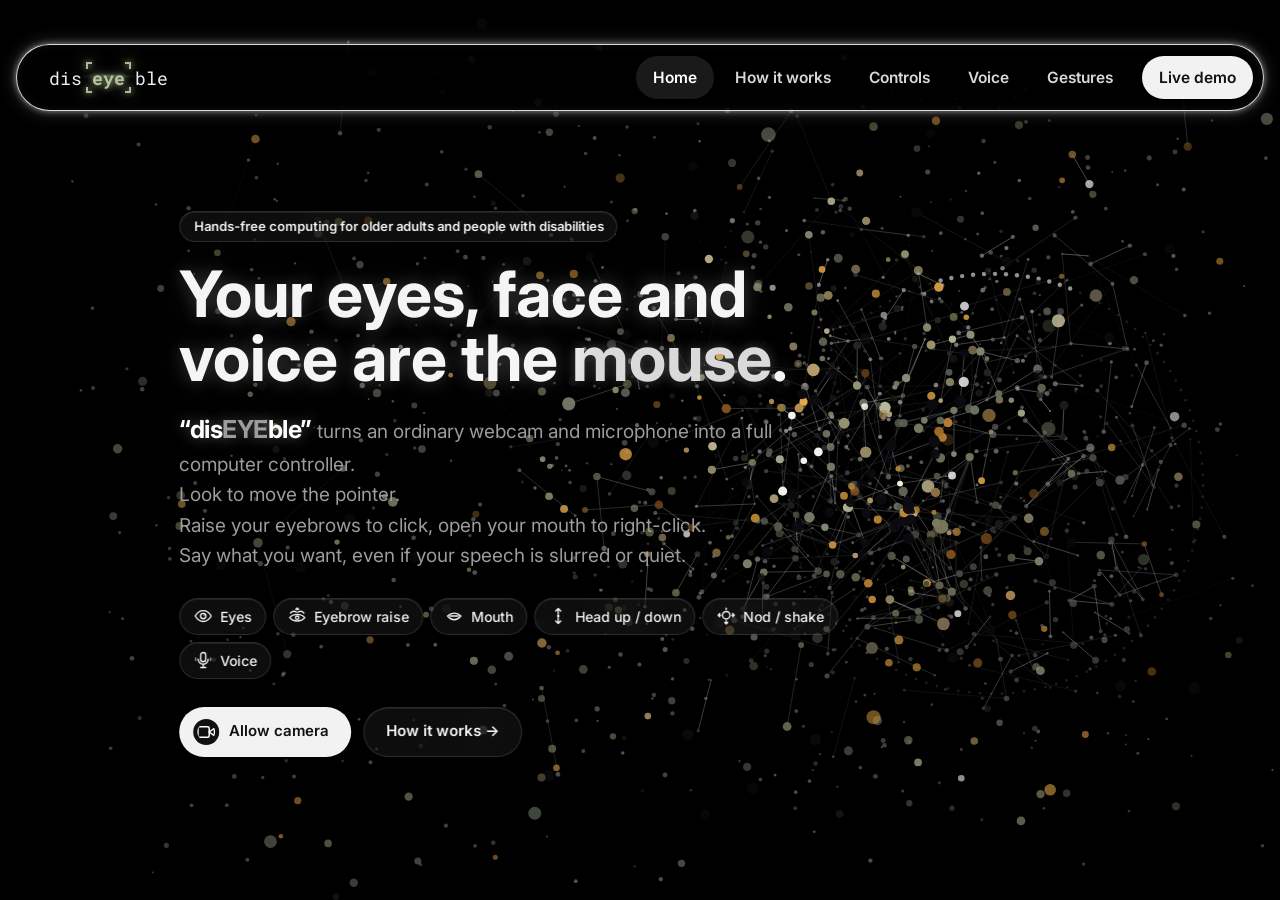
==== commit 87784e1b: "Frontend: shorter Voice/Gestures copy, gesture rows fly in from below - Voice: one-line intro and on" ====
--- a/diseyeble-frontend/diseyeble-frontend/index.html
+++ b/diseyeble-frontend/diseyeble-frontend/index.html
@@ -62,15 +62,15 @@
         <div class="eyebrow">Hands-free computing for older adults and people with disabilities</div>
         <h1>Your eyes, face and voice are the <em>mouse</em>.</h1>
         <p class="lead lead-lines"><span class="lead-name">&ldquo;dis<b>EYE</b>ble&rdquo;</span> turns an ordinary webcam and microphone into a full computer controller.<br>
-          It tracks your eyes, head and nose: your head steers the pointer, your eyes click.<br>
-          Hold a long blink to click. Say &ldquo;right click&rdquo; for the menu.<br>
-          Say what you want. Our speech model was fine-tuned on slurred speech.</p>
+          Look to move the pointer.<br>
+          Raise your eyebrows to click, open your mouth to right-click.<br>
+          Say what you want, even if your speech is slurred or quiet.</p>
         <div class="modal-row" aria-label="Ways to control">
           <span class="mod"><svg viewBox="0 0 24 24" fill="none" stroke="currentColor" stroke-width="1.7" stroke-linecap="round" stroke-linejoin="round"><path d="M2.5 12S6 5.5 12 5.5 21.5 12 21.5 12 18 18.5 12 18.5 2.5 12 2.5 12Z"/><circle cx="12" cy="12" r="3.2"/><circle cx="13.2" cy="10.8" r=".9" fill="currentColor" stroke="none"/></svg>Eyes</span>
-          <span class="mod"><svg viewBox="0 0 24 24" fill="none" stroke="currentColor" stroke-width="1.7" stroke-linecap="round" stroke-linejoin="round"><path d="M2.5 10.5S6 15.5 12 15.5s9.5-5 9.5-5"/><path d="M5.5 13.6 4 15.6M9 15.1l-.6 2.4M15 15.1l.6 2.4M18.5 13.6l1.5 2"/></svg>Long blink</span>
-          <span class="mod"><svg viewBox="0 0 24 24" fill="none" stroke="currentColor" stroke-width="1.7" stroke-linecap="round" stroke-linejoin="round"><circle cx="12" cy="10" r="6.5"/><path d="M12 8.5v3.6l-1.4.9"/><path d="M5.5 21c1.6-2 3.8-3 6.5-3s4.9 1 6.5 3"/></svg>Head &amp; nose</span>
-          <span class="mod"><svg viewBox="0 0 24 24" fill="none" stroke="currentColor" stroke-width="1.7" stroke-linecap="round" stroke-linejoin="round"><path d="M12 3v7M9 6l3-3 3 3M12 21v-7M9 18l3 3 3-3"/><circle cx="12" cy="12" r="1.6" fill="currentColor" stroke="none"/></svg>Head tilt</span>
-          <span class="mod"><svg viewBox="0 0 24 24" fill="none" stroke="currentColor" stroke-width="1.7" stroke-linecap="round" stroke-linejoin="round"><circle cx="12" cy="11" r="4.5"/><path d="M5 11H2.5M4.2 9 2.4 11l1.8 2M19 11h2.5M19.8 9l1.8 2-1.8 2"/><path d="M12 2.5v1.8M12 17.7v3.8M10.3 19.9l1.7 1.6 1.7-1.6"/></svg>Yes / no</span>
+          <span class="mod"><svg viewBox="0 0 24 24" fill="none" stroke="currentColor" stroke-width="1.7" stroke-linecap="round" stroke-linejoin="round"><path d="M4 8.5c2-2.2 4.6-2.6 7-1.2M13 7.3c2.4-1.4 5-1 7 1.2"/><path d="M3 14s3-4 9-4 9 4 9 4-3 4-9 4-9-4-9-4Z"/><circle cx="12" cy="14" r="2"/><path d="M12 2.5v2M10.5 3.8 12 2.4l1.5 1.4"/></svg>Eyebrow raise</span>
+          <span class="mod"><svg viewBox="0 0 24 24" fill="none" stroke="currentColor" stroke-width="1.7" stroke-linecap="round" stroke-linejoin="round"><path d="M4 12c2.5-2.5 5.2-3.5 8-3.5s5.5 1 8 3.5c-2.5 3-5.2 4.5-8 4.5S6.5 15 4 12Z"/><path d="M7 12h10"/></svg>Mouth</span>
+          <span class="mod"><svg viewBox="0 0 24 24" fill="none" stroke="currentColor" stroke-width="1.7" stroke-linecap="round" stroke-linejoin="round"><path d="M12 3v7M9 6l3-3 3 3M12 21v-7M9 18l3 3 3-3"/><circle cx="12" cy="12" r="1.6" fill="currentColor" stroke="none"/></svg>Head up / down</span>
+          <span class="mod"><svg viewBox="0 0 24 24" fill="none" stroke="currentColor" stroke-width="1.7" stroke-linecap="round" stroke-linejoin="round"><circle cx="12" cy="11" r="4.5"/><path d="M5 11H2.5M4.2 9 2.4 11l1.8 2M19 11h2.5M19.8 9l1.8 2-1.8 2"/><path d="M12 2.5v1.8M12 17.7v3.8M10.3 19.9l1.7 1.6 1.7-1.6"/></svg>Nod / shake</span>
           <span class="mod"><svg viewBox="0 0 24 24" fill="none" stroke="currentColor" stroke-width="1.7" stroke-linecap="round" stroke-linejoin="round"><rect x="9" y="3" width="6" height="11" rx="3"/><path d="M6 11a6 6 0 0 0 12 0M12 17v4M9 21h6"/><path d="M3 9.5v3M21 9.5v3" opacity=".6"/></svg>Voice</span>
         </div>
         <div class="cta-row">
@@ -93,7 +93,7 @@
       <div class="how-left">
         <div class="sec-head">
           <h2>How eye tracking works with a normal webcam</h2>
-          <p>No special hardware. In every webcam frame diseyeble tracks your eyes, head and nose. Your head steers the pointer like a mouse, your eyes click and confirm, and optional eye-pull and nose-assist modes help it travel. A long, deliberate blink clicks; ordinary blinks are ignored.</p>
+          <p>No special hardware. diseyeble finds your face, measures where each iris sits inside the eye, maps that to a point on the screen, and reads small face gestures like a raised eyebrow.</p>
         </div>
         <div class="lab-viz" id="howLab">
           <span class="label" style="color:inherit;opacity:.7">Try it · move your mouse over this panel</span>
@@ -143,10 +143,10 @@
       <svg class="how-wires" id="howWires" aria-hidden="true"></svg>
       <div class="how-right">
         <div class="steps" id="howSteps">
-          <div class="step"><span class="n">01</span><div><h3>Find the face</h3><p>Each webcam frame is scanned for a face and 478 landmark points, including the eyes, nose and mouth.</p></div></div>
-          <div class="step"><span class="n">02</span><div><h3>Measure eyes, head and nose</h3><p>The iris centre is compared with the eye corners. The turn of your head and the tip of your nose are compared with your own resting face.</p></div></div>
-          <div class="step"><span class="n">03</span><div><h3>Calibrate in 2 seconds</h3><p>When the camera first sees you, the pointer jumps to the middle of the screen: look at it for a moment. diseyeble learns where &ldquo;straight ahead&rdquo; is for your head and eyes. Say &ldquo;calibrate&rdquo; to do it again.</p></div></div>
-          <div class="step"><span class="n">04</span><div><h3>Point, blink and act</h3><p>Your head steers the pointer: small turns aim finely, quick turns go far. Optional modes let your eyes pull it toward where you look, or your nose carry it to the screen edges. A filter smooths jitter and small wobbles, and diseyeble moves the real mouse. A long blink clicks exactly where the pointer is.</p></div></div>
+          <div class="step"><span class="n">01</span><div><h3>Find the face</h3><p>Each webcam frame is scanned for a face and 478 landmark points, including the eyes, brows and mouth.</p></div></div>
+          <div class="step"><span class="n">02</span><div><h3>Measure the eyes</h3><p>The iris centre is compared with the eye corners. Head movement, brows and mouth are compared with your own resting face.</p></div></div>
+          <div class="step"><span class="n">03</span><div><h3>Calibrate in 2 seconds</h3><p>Look at one dot in the middle of the screen. diseyeble learns where &ldquo;straight ahead&rdquo; is for your eyes.</p></div></div>
+          <div class="step"><span class="n">04</span><div><h3>Point, snap and act</h3><p>A filter removes jitter and tremor, and diseyeble moves the real mouse. Raise your brows and the click snaps onto the nearest button.</p></div></div>
         </div>
         <div class="how-next"><button class="btn btn-ghost" data-page-go="2">Controls →</button></div>
       </div>
@@ -163,11 +163,11 @@
       <p>Use whichever your body allows. Every input can be switched on or off. Clicking by holding still (dwell) is there too, switched off by default.</p>
     </div>
     <div class="inputs acc" id="ctlAcc">
-      <article class="inp" tabindex="0" data-i="0"><img class="inp-img" alt="" src="assets/ctl-look.jpg"><span class="inp-n">01</span><div class="ico"><svg width="24" height="24" viewBox="0 0 24 24" fill="none" stroke="currentColor" stroke-width="2" stroke-linecap="round" stroke-linejoin="round"><path d="M2.5 12S6 5.5 12 5.5 21.5 12 21.5 12 18 18.5 12 18.5 2.5 12 2.5 12Z"/><circle cx="12" cy="12" r="3.2"/><circle cx="13.2" cy="10.8" r=".9" fill="currentColor" stroke="none"/></svg></div><div class="inp-body"><h3>Look</h3><span class="does">Moves the pointer</span><p>Your head steers the pointer like a mouse: small turns aim finely, quick turns go far. Optional helpers let your eyes pull it toward where you look, or your nose carry it to the screen edges.</p><span class="spec">head pose · optional eye pull &amp; nose assist · 30 fps</span></div><div class="inp-idle"><b>Look</b><small>Moves the pointer</small></div><span class="inp-v">Look</span><div class="inp-big" aria-hidden="true"><svg width="24" height="24" viewBox="0 0 24 24" fill="none" stroke="currentColor" stroke-width="2" stroke-linecap="round" stroke-linejoin="round"><path d="M2.5 12S6 5.5 12 5.5 21.5 12 21.5 12 18 18.5 12 18.5 2.5 12 2.5 12Z"/><circle cx="12" cy="12" r="3.2"/><circle cx="13.2" cy="10.8" r=".9" fill="currentColor" stroke="none"/></svg></div></article>
-      <article class="inp" tabindex="0" data-i="1"><img class="inp-img" alt="" src="assets/ctl-blink.jpg"><span class="inp-n">02</span><div class="ico"><svg width="24" height="24" viewBox="0 0 24 24" fill="none" stroke="currentColor" stroke-width="2" stroke-linecap="round" stroke-linejoin="round"><path d="M2.5 10.5S6 15.5 12 15.5s9.5-5 9.5-5"/><path d="M5.5 13.6 4 15.6M9 15.1l-.6 2.4M15 15.1l.6 2.4M18.5 13.6l1.5 2"/></svg></div><div class="inp-body"><h3>Long blink</h3><span class="does">Left click</span><p>Close both eyes for about half a second and it clicks exactly where the pointer is. Ordinary blinks and winks never click. Or say &ldquo;click&rdquo; and it snaps onto the nearest button.</p><span class="spec">both eyes · 0.4 – 1.6 s · normal blinks ignored</span></div><div class="inp-idle"><b>Long blink</b><small>Left click</small></div><span class="inp-v">Long blink</span><div class="inp-big" aria-hidden="true"><svg width="24" height="24" viewBox="0 0 24 24" fill="none" stroke="currentColor" stroke-width="2" stroke-linecap="round" stroke-linejoin="round"><path d="M2.5 10.5S6 15.5 12 15.5s9.5-5 9.5-5"/><path d="M5.5 13.6 4 15.6M9 15.1l-.6 2.4M15 15.1l.6 2.4M18.5 13.6l1.5 2"/></svg></div></article>
-      <article class="inp a" tabindex="0" data-i="2"><img class="inp-img" alt="" src="assets/ctl-mouth.jpg"><span class="inp-n">03</span><div class="ico"><svg width="24" height="24" viewBox="0 0 24 24" fill="none" stroke="currentColor" stroke-width="2" stroke-linecap="round" stroke-linejoin="round"><path d="M4 12c2.5-2.5 5.2-3.5 8-3.5s5.5 1 8 3.5c-2.5 3-5.2 4.5-8 4.5S6.5 15 4 12Z"/><path d="M7 12h10"/></svg></div><div class="inp-body"><h3>Mouth</h3><span class="does">Right click</span><p>Say &ldquo;right click&rdquo;. Opening and closing your mouth can right-click too: it's optional, because talking can set it off.</p><span class="spec">voice · mouth 0.3 – 1.5 s (optional)</span></div><div class="inp-idle"><b>Mouth</b><small>Right click</small></div><span class="inp-v">Mouth</span><div class="inp-big" aria-hidden="true"><svg width="24" height="24" viewBox="0 0 24 24" fill="none" stroke="currentColor" stroke-width="2" stroke-linecap="round" stroke-linejoin="round"><path d="M4 12c2.5-2.5 5.2-3.5 8-3.5s5.5 1 8 3.5c-2.5 3-5.2 4.5-8 4.5S6.5 15 4 12Z"/><path d="M7 12h10"/></svg></div></article>
-      <article class="inp" tabindex="0" data-i="3"><img class="inp-img" alt="" src="assets/ctl-updown.jpg"><span class="inp-n">04</span><div class="ico"><svg width="24" height="24" viewBox="0 0 24 24" fill="none" stroke="currentColor" stroke-width="2" stroke-linecap="round" stroke-linejoin="round"><path d="M12 3v7M9 6l3-3 3 3M12 21v-7M9 18l3 3 3-3"/><circle cx="12" cy="12" r="1.6" fill="currentColor" stroke="none"/></svg></div><div class="inp-body"><h3>Head tilt</h3><span class="does">Scroll</span><p>Tilt your head toward a shoulder and hold to scroll a step (left = up, right = down). Or say &ldquo;scroll&rdquo;, then lift or lower your chin: the further you move, the faster it scrolls.</p><span class="spec">tilt 18° held 0.4 s · chin in scroll mode</span></div><div class="inp-idle"><b>Head tilt</b><small>Scroll</small></div><span class="inp-v">Head tilt</span><div class="inp-big" aria-hidden="true"><svg width="24" height="24" viewBox="0 0 24 24" fill="none" stroke="currentColor" stroke-width="2" stroke-linecap="round" stroke-linejoin="round"><path d="M12 3v7M9 6l3-3 3 3M12 21v-7M9 18l3 3 3-3"/><circle cx="12" cy="12" r="1.6" fill="currentColor" stroke="none"/></svg></div></article>
-      <article class="inp a" tabindex="0" data-i="4"><img class="inp-img" alt="" src="assets/ctl-nod.jpg"><span class="inp-n">05</span><div class="ico"><svg width="24" height="24" viewBox="0 0 24 24" fill="none" stroke="currentColor" stroke-width="2" stroke-linecap="round" stroke-linejoin="round"><circle cx="12" cy="11" r="4.5"/><path d="M5 11H2.5M4.2 9 2.4 11l1.8 2M19 11h2.5M19.8 9l1.8 2-1.8 2"/><path d="M12 2.5v1.8M12 17.7v3.8M10.3 19.9l1.7 1.6 1.7-1.6"/></svg></div><div class="inp-body"><h3>Yes &amp; no</h3><span class="does">Answer questions</span><p>Blink or raise your eyebrows for yes, shake your head for no. Risky actions always ask first; no answer in 12 s counts as no.</p><span class="spec">brows 0.25 s · shake swings ≈ 14° · 12 s to answer</span></div><div class="inp-idle"><b>Yes &amp; no</b><small>Answer questions</small></div><span class="inp-v">Yes &amp; no</span><div class="inp-big" aria-hidden="true"><svg width="24" height="24" viewBox="0 0 24 24" fill="none" stroke="currentColor" stroke-width="2" stroke-linecap="round" stroke-linejoin="round"><circle cx="12" cy="11" r="4.5"/><path d="M5 11H2.5M4.2 9 2.4 11l1.8 2M19 11h2.5M19.8 9l1.8 2-1.8 2"/><path d="M12 2.5v1.8M12 17.7v3.8M10.3 19.9l1.7 1.6 1.7-1.6"/></svg></div></article>
+      <article class="inp" tabindex="0" data-i="0"><img class="inp-img" alt="" src="assets/ctl-look.jpg"><span class="inp-n">01</span><div class="ico"><svg width="24" height="24" viewBox="0 0 24 24" fill="none" stroke="currentColor" stroke-width="2" stroke-linecap="round" stroke-linejoin="round"><path d="M2.5 12S6 5.5 12 5.5 21.5 12 21.5 12 18 18.5 12 18.5 2.5 12 2.5 12Z"/><circle cx="12" cy="12" r="3.2"/><circle cx="13.2" cy="10.8" r=".9" fill="currentColor" stroke="none"/></svg></div><div class="inp-body"><h3>Look</h3><span class="does">Moves the pointer</span><p>The pointer follows where you look. It doesn't need to be pixel-perfect: the click snaps onto the nearest button.</p><span class="spec">iris + head pose · 30 fps</span></div><div class="inp-idle"><b>Look</b><small>Moves the pointer</small></div><span class="inp-v">Look</span><div class="inp-big" aria-hidden="true"><svg width="24" height="24" viewBox="0 0 24 24" fill="none" stroke="currentColor" stroke-width="2" stroke-linecap="round" stroke-linejoin="round"><path d="M2.5 12S6 5.5 12 5.5 21.5 12 21.5 12 18 18.5 12 18.5 2.5 12 2.5 12Z"/><circle cx="12" cy="12" r="3.2"/><circle cx="13.2" cy="10.8" r=".9" fill="currentColor" stroke="none"/></svg></div></article>
+      <article class="inp" tabindex="0" data-i="1"><img class="inp-img" alt="" src="assets/ctl-brow.jpg"><span class="inp-n">02</span><div class="ico"><svg width="24" height="24" viewBox="0 0 24 24" fill="none" stroke="currentColor" stroke-width="2" stroke-linecap="round" stroke-linejoin="round"><path d="M4 8.5c2-2.2 4.6-2.6 7-1.2M13 7.3c2.4-1.4 5-1 7 1.2"/><path d="M3 14s3-4 9-4 9 4 9 4-3 4-9 4-9-4-9-4Z"/><circle cx="12" cy="14" r="2"/><path d="M12 2.5v2M10.5 3.8 12 2.4l1.5 1.4"/></svg></div><div class="inp-body"><h3>Eyebrow raise</h3><span class="does">Left click</span><p>Point roughly, raise your eyebrows, and the click snaps onto the nearest button. Or just say &ldquo;click&rdquo;.</p><span class="spec">0.25 above resting · 0.25 s · snaps ≤ 150 px</span></div><div class="inp-idle"><b>Eyebrow raise</b><small>Left click</small></div><span class="inp-v">Eyebrow raise</span><div class="inp-big" aria-hidden="true"><svg width="24" height="24" viewBox="0 0 24 24" fill="none" stroke="currentColor" stroke-width="2" stroke-linecap="round" stroke-linejoin="round"><path d="M4 8.5c2-2.2 4.6-2.6 7-1.2M13 7.3c2.4-1.4 5-1 7 1.2"/><path d="M3 14s3-4 9-4 9 4 9 4-3 4-9 4-9-4-9-4Z"/><circle cx="12" cy="14" r="2"/><path d="M12 2.5v2M10.5 3.8 12 2.4l1.5 1.4"/></svg></div></article>
+      <article class="inp a" tabindex="0" data-i="2"><img class="inp-img" alt="" src="assets/ctl-mouth.jpg"><span class="inp-n">03</span><div class="ico"><svg width="24" height="24" viewBox="0 0 24 24" fill="none" stroke="currentColor" stroke-width="2" stroke-linecap="round" stroke-linejoin="round"><path d="M4 12c2.5-2.5 5.2-3.5 8-3.5s5.5 1 8 3.5c-2.5 3-5.2 4.5-8 4.5S6.5 15 4 12Z"/><path d="M7 12h10"/></svg></div><div class="inp-body"><h3>Mouth</h3><span class="does">Right click</span><p>Open your mouth and close it again, or say &ldquo;right click&rdquo;. Talking and yawning don't count.</p><span class="spec">held 0.3 – 1.5 s</span></div><div class="inp-idle"><b>Mouth</b><small>Right click</small></div><span class="inp-v">Mouth</span><div class="inp-big" aria-hidden="true"><svg width="24" height="24" viewBox="0 0 24 24" fill="none" stroke="currentColor" stroke-width="2" stroke-linecap="round" stroke-linejoin="round"><path d="M4 12c2.5-2.5 5.2-3.5 8-3.5s5.5 1 8 3.5c-2.5 3-5.2 4.5-8 4.5S6.5 15 4 12Z"/><path d="M7 12h10"/></svg></div></article>
+      <article class="inp" tabindex="0" data-i="3"><img class="inp-img" alt="" src="assets/ctl-updown.jpg"><span class="inp-n">04</span><div class="ico"><svg width="24" height="24" viewBox="0 0 24 24" fill="none" stroke="currentColor" stroke-width="2" stroke-linecap="round" stroke-linejoin="round"><path d="M12 3v7M9 6l3-3 3 3M12 21v-7M9 18l3 3 3-3"/><circle cx="12" cy="12" r="1.6" fill="currentColor" stroke="none"/></svg></div><div class="inp-body"><h3>Head up / down</h3><span class="does">Scroll</span><p>Lift your chin to scroll up, lower it to scroll down. The further you move, the faster it scrolls. Or say &ldquo;scroll down&rdquo;.</p><span class="spec">head pitch · held 0.4 s</span></div><div class="inp-idle"><b>Head up / down</b><small>Scroll</small></div><span class="inp-v">Head up / down</span><div class="inp-big" aria-hidden="true"><svg width="24" height="24" viewBox="0 0 24 24" fill="none" stroke="currentColor" stroke-width="2" stroke-linecap="round" stroke-linejoin="round"><path d="M12 3v7M9 6l3-3 3 3M12 21v-7M9 18l3 3 3-3"/><circle cx="12" cy="12" r="1.6" fill="currentColor" stroke="none"/></svg></div></article>
+      <article class="inp a" tabindex="0" data-i="4"><img class="inp-img" alt="" src="assets/ctl-nod.jpg"><span class="inp-n">05</span><div class="ico"><svg width="24" height="24" viewBox="0 0 24 24" fill="none" stroke="currentColor" stroke-width="2" stroke-linecap="round" stroke-linejoin="round"><circle cx="12" cy="11" r="4.5"/><path d="M5 11H2.5M4.2 9 2.4 11l1.8 2M19 11h2.5M19.8 9l1.8 2-1.8 2"/><path d="M12 2.5v1.8M12 17.7v3.8M10.3 19.9l1.7 1.6 1.7-1.6"/></svg></div><div class="inp-body"><h3>Nod &amp; shake</h3><span class="does">Yes · no</span><p>Risky actions always ask first. Shake to say no. A nod means yes while you are dictating.</p><span class="spec">nod 12° · shake ±15°</span></div><div class="inp-idle"><b>Nod &amp; shake</b><small>Yes · no</small></div><span class="inp-v">Nod &amp; shake</span><div class="inp-big" aria-hidden="true"><svg width="24" height="24" viewBox="0 0 24 24" fill="none" stroke="currentColor" stroke-width="2" stroke-linecap="round" stroke-linejoin="round"><circle cx="12" cy="11" r="4.5"/><path d="M5 11H2.5M4.2 9 2.4 11l1.8 2M19 11h2.5M19.8 9l1.8 2-1.8 2"/><path d="M12 2.5v1.8M12 17.7v3.8M10.3 19.9l1.7 1.6 1.7-1.6"/></svg></div></article>
       <article class="inp v" tabindex="0" data-i="5"><img class="inp-img" alt="" src="assets/ctl-speak.jpg"><span class="inp-n">06</span><div class="ico"><svg width="24" height="24" viewBox="0 0 24 24" fill="none" stroke="currentColor" stroke-width="2" stroke-linecap="round" stroke-linejoin="round"><rect x="9" y="3" width="6" height="11" rx="3"/><path d="M6 11a6 6 0 0 0 12 0M12 17v4M9 21h6"/><path d="M3 9.5v3M21 9.5v3" opacity=".6"/></svg></div><div class="inp-body"><h3>Speak</h3><span class="does">Commands &amp; typing</span><p>&ldquo;Click Send&rdquo;, &ldquo;scroll down&rdquo;, &ldquo;start dictation&rdquo;. Always listening, no button to hold. Only your own voice counts.</p><span class="spec">faster-whisper · runs on the laptop</span></div><div class="inp-idle"><b>Speak</b><small>Commands &amp; typing</small></div><span class="inp-v">Speak</span><div class="inp-big" aria-hidden="true"><svg width="24" height="24" viewBox="0 0 24 24" fill="none" stroke="currentColor" stroke-width="2" stroke-linecap="round" stroke-linejoin="round"><rect x="9" y="3" width="6" height="11" rx="3"/><path d="M6 11a6 6 0 0 0 12 0M12 17v4M9 21h6"/><path d="M3 9.5v3M21 9.5v3" opacity=".6"/></svg></div></article>
     </div>
     <div class="ctl-nav"><button class="btn btn-ghost" data-page-go="1">← Back</button><button class="btn btn-ghost" data-page-go="3">Voice →</button></div>
@@ -178,30 +178,32 @@
     <div class="wrap ipage-in">
       <span class="ipage-num label">04 / 05 · Voice</span>
 
-    <div class="voice-sec">
-      <div class="copy">
-        <h2 style="font-size:clamp(28px,4vw,46px);font-weight:800;letter-spacing:0">Built to understand speech that others find hard to follow</h2>
-        <p>Standard speech recognition struggles with slurred speech. On recordings of people with dysarthria (speech affected by cerebral palsy or ALS), the standard Whisper model got 41% of words wrong, and 71% for the most severely affected speaker. So we taught it to listen better.</p>
-        <ul>
-          <li><span><b>Fine-tuned on dysarthric speech.</b> During the hackathon we fine-tuned Whisper large-v3-turbo (LoRA) on the TORGO database: 5 speakers to train, 1 to choose settings, 2 kept apart for testing. Typical speech (LibriSpeech) was mixed in so it doesn't forget ordinary voices.</span></li>
-          <li><span><b>Errors cut by more than half.</b> On the 2 test speakers it never heard: 41.4% &rarr; 19.4% of words wrong (801 recordings). Sentences 27.3% &rarr; 13.8%, single words 74.8% &rarr; 32.6%; mildly affected speaker 15.3% &rarr; 3.6%, severely affected 71.3% &rarr; 37.4%. Typical speech unchanged (1.98% &rarr; 2.01%), and still about 0.1 s for a 5-second clip.</span></li>
-          <li><span><b>Time to speak.</b> The pause that ends a sentence is adjustable from 1 to 4 s, questions wait 12 s, and nothing is typed until you say yes or blink. Unsure words show in amber; a local model tidies the text, and &ldquo;use original&rdquo; brings back your exact words.</span></li>
-          <li><span><b>Forgiving commands.</b> About 60 commands, each with several ways to say it. Filler words are dropped, near-misses still match, and known mishearings count only when an answer is expected.</span></li>
-          <li><span><b>Only your voice.</b> Speech counts only when the camera saw your mouth moving as it was said, so other people talking don't trigger commands.</span></li>
-          <li><span><b>Your own voice, optionally.</b> Record about 150 everyday phrases to adapt it further (experimental). It needs your consent, stays on your PC, and &ldquo;delete my voice data&rdquo; removes it.</span></li>
-          <li><span><b>English only for now.</b> Vietnamese is a future goal.</span></li>
-        </ul>
-        <p style="font-size:12.5px;opacity:.7;margin-top:10px">A research result on 2 test speakers, not a clinical claim. TORGO speakers read the same prompts, so the sentence wording (not the voices) appeared in training; the check on brand-new sentences had only 5 sentences, too few to judge. TORGO's licence keeps the model on our PC, so the public download uses standard Whisper.</p>
-      </div>
-      <div class="transcripts">
-        <span class="label" style="color:inherit;opacity:.7">Real mishearings from our testing</span>
-        <div class="tr"><div class="heard"><small>Whisper heard</small>"Pot."</div><span class="arrow">→</span><div class="meant"><small>Understood</small>Pause</div><span class="conf">fixed</span></div>
-        <div class="tr"><div class="heard"><small>Whisper heard</small>"Know."</div><span class="arrow">→</span><div class="meant"><small>Understood</small>No · only while a question waits</div><span class="conf">fixed</span></div>
-        <div class="tr"><div class="heard"><small>Whisper heard</small>"Dictation of."</div><span class="arrow">→</span><div class="meant"><small>Understood</small>Dictation off</div><span class="conf">fixed</span></div>
-        <div class="tr"><div class="heard"><small>Whisper heard</small>"New tap."</div><span class="arrow">→</span><div class="meant"><small>Understood</small>New tab</div><span class="conf">fixed</span></div>
-        <div class="tr"><div class="heard"><small>Whisper heard</small>"Re center."</div><span class="arrow">→</span><div class="meant"><small>Understood</small>Recenter</div><span class="conf">fixed</span></div>
-      </div>
-    </div>
+    <div class="sec-head">
+      <h2>Speech others find hard to follow.<br>Understood.</h2>
+      <p>Standard Whisper gets 41% of words wrong on slurred (dysarthric) speech. So we taught it to listen better.</p>
+    </div>
+    <div class="vx">
+      <div class="vx-live" id="vxLive">
+        <div class="vx-top"><span class="vx-dot"></span><span class="label">Listening · English</span><span class="vx-idx label" id="vxIdx">01 / 05</span></div>
+        <canvas class="vx-wave" id="vxWave" aria-hidden="true"></canvas>
+        <div class="vx-flow" aria-live="polite">
+          <div class="vx-heard"><small class="label">Whisper heard</small><span id="vxHeard">&nbsp;</span></div>
+          <div class="vx-line" id="vxLine"><i></i></div>
+          <div class="vx-meant" id="vxMeantBox"><small class="label">Understood</small><span id="vxMeant">&nbsp;</span></div>
+          <span class="vx-conf" id="vxConf">0%</span>
+        </div>
+        <div class="vx-ask" id="vxAsk"><span>Real mishearing from our testing</span><em>fixed</em></div>
+      </div>
+      <div class="vx-feats">
+        <div class="vf"><span class="vf-n">01</span><div><h3>Fine-tuned on dysarthric speech</h3><p>Whisper large-v3-turbo, trained on the TORGO database.</p></div></div>
+        <div class="vf"><span class="vf-n">02</span><div><h3>Errors cut by more than half</h3><p><b>41.4% &rarr; 19.4%</b> word errors on 2 unseen speakers.</p></div></div>
+        <div class="vf"><span class="vf-n">03</span><div><h3>Time to speak</h3><p>Pause up to 4 s. Nothing is typed until you say yes or blink.</p></div></div>
+        <div class="vf"><span class="vf-n">04</span><div><h3>Forgiving commands</h3><p>About 60 commands, many ways to say each.</p></div></div>
+        <div class="vf"><span class="vf-n">05</span><div><h3>Only your voice</h3><p>Counts only when the camera sees your mouth move.</p></div></div>
+        <div class="vf"><span class="vf-n">06</span><div><h3>Your own voice, optionally</h3><p>Record about 150 phrases to adapt it. Stays on your PC.</p></div></div>
+      </div>
+    </div>
+    <div class="vx-nav"><button class="btn btn-ghost" data-page-go="2">← Back</button><button class="btn btn-ghost" data-page-go="4">Gestures →</button></div>
     </div>
   </section>
 
@@ -210,34 +212,50 @@
       <span class="ipage-num label">05 / 05 · Gestures</span>
 
     <div class="sec-head">
-      <h2>Gesture map</h2>
-      <p>The default mapping. Everything runs on the laptop: frames, audio and screenshots stay in memory and are never saved (the only exception is the voice pack you choose to record).</p>
-    </div>
-    <div class="gmap-wrap">
-      <table class="gmap">
-        <thead><tr><th>You do</th><th>Computer does</th><th>Details</th></tr></thead>
-        <tbody>
-          <tr><td>Turn your head</td><td><span class="tag">Move pointer</span></td><td>Like a mouse: small turns aim finely, quick turns go far. Optional eye pull and nose assist. Set by a one-look calibration</td></tr>
-          <tr><td>Hold a long blink</td><td><span class="tag">Left click</span> · exact spot</td><td>Both eyes shut 0.4 – 1.6 s; also answers yes. Ordinary blinks and winks never click; the pointer freezes while your eyes are shut</td></tr>
-          <tr><td>Raise your eyebrows</td><td><span class="tag">Yes</span></td><td>Answers a waiting question or text. Not a click; ignored while you are talking</td></tr>
-          <tr><td>Shake your head</td><td><span class="tag r">No</span> · cancel</td><td>Two quick swings of about 14°. Cancels a question or drops waiting text</td></tr>
-          <tr><td>Tilt toward a shoulder</td><td><span class="tag">Scroll</span> · one step</td><td>About 18°, held 0.4 s: left scrolls up, right scrolls down</td></tr>
-          <tr><td>Say &ldquo;scroll&rdquo;, then chin up / down</td><td><span class="tag">Scroll</span> · smooth</td><td>The further you move, the faster. &ldquo;Stop&rdquo;, a blink or a raise ends it; it also stops after 10 s</td></tr>
-          <tr><td>Say &ldquo;click&rdquo;</td><td><span class="tag v">Left click</span> · snaps</td><td>UI-Venus 1.5 moves the click onto the nearest button within 150 px; at once if you're already on a link</td></tr>
-          <tr><td>Say &ldquo;click Send&rdquo;</td><td><span class="tag v">Find &amp; click</span> · asks first</td><td>UI-Venus 1.5 finds the button on screen, then you confirm</td></tr>
-          <tr><td>Say &ldquo;right click&rdquo;</td><td><span class="tag r">Right click</span></td><td>Opening and closing your mouth can do it too (optional, off by default)</td></tr>
-          <tr><td>Rest the pointer on a button</td><td><span class="tag">Left click</span> · optional</td><td>Dwell of 1.0 s, off by default; say &ldquo;start clicking&rdquo;. Buttons and links only</td></tr>
-          <tr><td>Say &ldquo;pause&rdquo; / &ldquo;resume&rdquo;</td><td><span class="tag">Stop · restart</span></td><td>While paused, only &ldquo;resume&rdquo; and &ldquo;quit&rdquo; work</td></tr>
-        </tbody>
-      </table>
-    </div>
-    <p class="gnote"><b>Honest limits:</b> a webcam is less precise than a dedicated eye tracker · not yet tested with people who have motor or speech disabilities · blink settings are tuned to one person's face · the speech research model isn't in the download · the full version needs a 16 GB NVIDIA GPU · English only · Windows only for now.</p>
-    <p class="gnote" style="font-size:12px;opacity:.7"><b>Credits:</b> built at Gator Hack V, UF AI Days 2026, by Khang, Khoi, Khoa, Hung and Nhi. Speech data: TORGO (Rudzicz, Namasivayam &amp; Wolff, 2012, University of Toronto; academic, non-profit use) and LibriSpeech (Panayotov et al., 2015, CC BY 4.0). Models: Whisper (OpenAI, MIT) via faster-whisper, MediaPipe Face Landmarker (Google, Apache 2.0), UI-Venus 1.5 (Ant Group), Qwen2.5 (Alibaba Qwen). Our code is MIT licensed.</p>
-    <div class="cta-wrap"><div class="cta-band">
+      <h2>Gesture map.<br>One move, one action.</h2>
+      <p>Everything runs on your laptop. Nothing is saved, except a voice pack you choose to record.</p>
+    </div>
+    <div class="gx">
+      <div class="gx-list" role="tablist" aria-label="Gestures">
+        <button class="gr on" type="button" data-g="0" aria-selected="true"><span class="gr-n">01</span><span class="gr-do">Turn your head</span><span class="gr-tag">Move pointer</span><template>Small turns aim finely, quick turns go far. Set by a one-look calibration.</template></button>
+        <button class="gr" type="button" data-g="1" aria-selected="false"><span class="gr-n">02</span><span class="gr-do">Hold a long blink</span><span class="gr-tag">Left click · exact spot</span><template>Eyes shut <b>0.4 – 1.6 s</b>. Normal blinks never click.</template></button>
+        <button class="gr" type="button" data-g="2" aria-selected="false"><span class="gr-n">03</span><span class="gr-do">Raise your eyebrows</span><span class="gr-tag">Yes</span><template>Answers a waiting question. Not a click.</template></button>
+        <button class="gr" type="button" data-g="3" aria-selected="false"><span class="gr-n">04</span><span class="gr-do">Shake your head</span><span class="gr-tag">No · cancel</span><template>Two quick swings of about <b>14°</b>. Cancels a question.</template></button>
+        <button class="gr" type="button" data-g="4" aria-selected="false"><span class="gr-n">05</span><span class="gr-do">Tilt toward a shoulder</span><span class="gr-tag">Scroll · one step</span><template>About <b>18°</b>, held <b>0.4 s</b>. Left scrolls up, right scrolls down.</template></button>
+        <button class="gr" type="button" data-g="5" aria-selected="false"><span class="gr-n">06</span><span class="gr-do">Say &ldquo;scroll&rdquo;, then chin up / down</span><span class="gr-tag">Scroll · smooth</span><template>Move further to scroll faster. Say &ldquo;stop&rdquo; to end.</template></button>
+        <button class="gr" type="button" data-g="6" aria-selected="false"><span class="gr-n">07</span><span class="gr-do">Say &ldquo;click&rdquo;</span><span class="gr-tag">Left click · snaps</span><template><b>UI-Venus 1.5</b> snaps the click to the nearest button within <b>150 px</b>.</template></button>
+        <button class="gr" type="button" data-g="7" aria-selected="false"><span class="gr-n">08</span><span class="gr-do">Say &ldquo;click Send&rdquo;</span><span class="gr-tag">Find &amp; click · asks first</span><template><b>UI-Venus 1.5</b> finds the button, then you confirm.</template></button>
+        <button class="gr" type="button" data-g="8" aria-selected="false"><span class="gr-n">09</span><span class="gr-do">Say &ldquo;right click&rdquo;</span><span class="gr-tag">Right click</span><template>Opening and closing your mouth works too (off by default).</template></button>
+        <button class="gr" type="button" data-g="9" aria-selected="false"><span class="gr-n">10</span><span class="gr-do">Rest the pointer on a button</span><span class="gr-tag">Left click · optional</span><template>Dwell of <b>1.0 s</b>, off by default.</template></button>
+        <button class="gr" type="button" data-g="10" aria-selected="false"><span class="gr-n">11</span><span class="gr-do">Say &ldquo;pause&rdquo; / &ldquo;resume&rdquo;</span><span class="gr-tag">Stop · restart</span><template>While paused, only &ldquo;resume&rdquo; and &ldquo;quit&rdquo; work.</template></button>
+      </div>
+      <div class="gx-panel" role="tabpanel">
+        <div class="gx-head">
+          <span class="gx-n" id="gxN">01</span>
+          <div class="gx-do"><small class="label">You do</small><h3 id="gxDo">Turn your head</h3></div>
+          <div class="gx-res"><small class="label">Computer does</small><b id="gxRes">Move pointer</b></div>
+        </div>
+        <div class="gx-mid">
+          <div class="gx-img"><img id="gxImg" alt=""></div>
+          <div class="gx-scope">
+            <div class="gx-sl"><span class="label" id="gxSig">head turn</span><span class="gx-live"><i></i>live signal</span></div>
+            <canvas id="gxCv" aria-hidden="true"></canvas>
+          </div>
+        </div>
+        <div class="gx-how"><small class="label">How it&rsquo;s detected</small><p id="gxHow">Small turns aim finely, quick turns go far. Set by a one-look calibration.</p></div>
+      </div>
+    </div>
+    <div class="gx-foot">
+      <button class="btn btn-ghost" data-page-go="3">← Back</button>
+      <p class="gnote"><b>Honest limits:</b> less precise than an eye tracker · not yet tested with people who have motor or speech disabilities · full version needs a 16 GB NVIDIA GPU · English and Windows only.</p>
+    </div>
+    <div class="gx-cta">
       <div class="mascot-slot"></div>
       <h2>Ready? See it open YouTube, search and send an email without a single touch.</h2>
       <button class="btn btn-primary" data-go="demo">Open the live demo →</button>
-    </div></div>
+    </div>
+    <p class="gx-credits"><b>Credits:</b> built at Gator Hack V, UF AI Days 2026, by Khang, Khoi, Khoa, Hung and Nhi. Data: TORGO (University of Toronto), LibriSpeech (CC BY 4.0). Models: Whisper, MediaPipe, UI-Venus 1.5, Qwen2.5. Code: MIT.</p>
+    <img id="gxBlinkSrc" hidden alt="" src="assets/ctl-blink.jpg">
     </div>
   </section>
 
@@ -250,25 +268,12 @@
       <aside class="rail">
         <section class="card">
           <div class="card-h"><h3>Camera</h3><button class="mini-btn" id="demoCamBtn">Allow camera</button></div>
-          <div class="cam" id="camBox">
+          <div class="cam">
             <canvas id="camCanvas" width="480" height="360"></canvas>
-            <img id="camLive" alt="Your webcam, from the engine" hidden>
             <video id="camVideo" playsinline muted></video>
-            <span class="rec" id="camRec">TRACKING · 640×480</span>
+            <span class="rec">TRACKING · 640×480</span>
             <span class="cam-src" id="camSrc">source: simulated face</span>
           </div>
-        </section>
-
-        <!-- Hidden on purpose, not deleted: js/app.js still draws and wires these (signal chart, simulate buttons,
-             detected signals, voice commands, settings, guided demos). Remove them together with the code that uses them. -->
-        <div id="legacy" hidden>
-        <div class="demos" id="demoBar">
-            <span class="label">Guided demos</span>
-            <button class="demo-btn" data-demo="youtube">▶ Open YouTube &amp; search <span class="dur">eyes + brows + voice</span></button>
-            <button class="demo-btn" data-demo="mail">✉ Write an email <span class="dur">voice + confirm</span></button>
-            <button class="demo-btn" data-demo="google">🔍 Google search <span class="dur">on-screen keys + scroll</span></button>
-          </div>
-          <div class="running" id="runBar" hidden><span class="label" style="color:inherit;opacity:.7">Demo</span><span class="stepTxt" id="stepTxt">Starting…</span><button id="stopDemo">Stop</button></div>
           <div class="plot-wrap"><canvas id="plot" width="660" height="420" aria-label="Live signal chart for brow, mouth, pitch and yaw"></canvas></div>
           <div class="sim-row">
             <span class="label">Simulate</span>
@@ -286,7 +291,9 @@
             <div><dt>pitch</dt><dd>head up / down. Held = scroll, a quick small nod = yes</dd></div>
             <div><dt>yaw</dt><dd>head turn left / right. A big swing = shake (no)</dd></div>
           </dl>
-<section class="card">
+        </section>
+
+        <section class="card">
           <div class="card-h"><h3>Detected signals</h3><span class="label" id="clock">00:00</span></div>
           <div class="signals">
             <div class="sig" id="sigGaze"><svg viewBox="0 0 24 24" fill="none" stroke="currentColor" stroke-width="2" stroke-linecap="round" stroke-linejoin="round"><path d="M2.5 12S6 5.5 12 5.5 21.5 12 21.5 12 18 18.5 12 18.5 2.5 12 2.5 12Z"/><circle cx="12" cy="12" r="3.2"/><circle cx="13.2" cy="10.8" r=".9" fill="currentColor" stroke="none"/></svg><b>Gaze</b><small id="gazeXY">0, 0</small></div>
@@ -315,7 +322,7 @@
             <div class="ln"><span class="label">Heard</span><span class="heardTxt" id="heardTxt">Listening… just speak (click the mic to try an example).</span></div>
             <div class="ln"><span class="label">Understood</span><span class="meantTxt" id="meantTxt">–</span></div>
           </div>
-          <div class="confirm-q" id="confirmQ" hidden><span class="cq-txt" id="cqTxt">Send the email?</span><span class="cq-t" id="cqT">12 s</span><button type="button" id="cqYes">Yes</button><button type="button" id="cqNo">No</button><small>blink or say &ldquo;yes&rdquo; · shake or say &ldquo;no&rdquo;</small></div>
+          <div class="confirm-q" id="confirmQ" hidden><span class="cq-txt" id="cqTxt">Send the email?</span><span class="cq-t" id="cqT">12 s</span><button type="button" id="cqYes">Yes</button><button type="button" id="cqNo">No</button><small>raise brows or say &ldquo;yes&rdquo; · shake or say &ldquo;no&rdquo;</small></div>
           <form class="vin" id="vform"><input id="vinput" placeholder="Or type what you'd say, slurred is fine" autocomplete="off"><button type="submit">Say</button></form>
           <div class="chips" id="chips"></div>
         </section>
@@ -324,12 +331,11 @@
           <div class="card-h" style="margin:0"><h3>Settings</h3><button class="mini-btn" id="calibBtn">Calibrate · 1 look</button></div>
           <div class="tg"><span id="l1">Eyebrow raise to click</span><button class="sw" role="switch" aria-checked="true" aria-labelledby="l1" id="swBrow"></button></div>
           <div class="tg"><span id="l3">Open mouth for right click</span><button class="sw" role="switch" aria-checked="true" aria-labelledby="l3" id="swMouth"></button></div>
-          <div class="tg"><span id="l5">Head tilt to scroll</span><button class="sw" role="switch" aria-checked="true" aria-labelledby="l5" id="swTilt"></button></div>
+          <div class="tg"><span id="l5">Head up / down to scroll</span><button class="sw" role="switch" aria-checked="true" aria-labelledby="l5" id="swTilt"></button></div>
           <div class="tg"><span id="l4">Click by holding still (dwell)</span><button class="sw" role="switch" aria-checked="false" aria-labelledby="l4" id="swDwell"></button></div>
           <div class="range"><label for="dwellMs">Dwell time <output id="dwellOut">1000 ms</output></label><input type="range" id="dwellMs" min="500" max="2000" step="100" value="1000"></div>
           <div class="range"><label for="steady">Pointer steadiness <output id="steadyOut">70%</output></label><input type="range" id="steady" min="0" max="95" step="5" value="70"></div>
         </section>
-              </div>
       </aside>
 
       <section class="main">
@@ -339,6 +345,14 @@
           <span class="grow"></span>
           <button class="mini-btn" id="pauseBtn">Pause <span class="kbd">P</span></button>
         </div>
+        <div class="demos" id="demoBar">
+          <span class="label">Guided demos</span>
+          <button class="demo-btn" data-demo="youtube">▶ Open YouTube &amp; search <span class="dur">eyes + brows + voice</span></button>
+          <button class="demo-btn" data-demo="mail">✉ Write an email <span class="dur">voice + confirm</span></button>
+          <button class="demo-btn" data-demo="google">🔍 Google search <span class="dur">on-screen keys + scroll</span></button>
+        </div>
+        <div class="running" id="runBar" hidden><span class="label" style="color:inherit;opacity:.7">Demo</span><span class="stepTxt" id="stepTxt">Starting…</span><button id="stopDemo">Stop</button></div>
+
         <div class="monitor-scroll">
           <div class="monitor">
             <div class="screen" id="screen">
@@ -390,7 +404,7 @@
                 <button class="tb" data-act="open:browser" id="tbBrowser" aria-label="Chrome"><span class="ai br"></span></button>
                 <button class="tb" data-act="open:mail" id="tbMail" aria-label="Mail"><span class="ai ml"></span></button>
                 <button class="tb" data-act="toast:File Explorer" aria-label="File Explorer"><span class="ai fx"></span></button>
-                <div class="tray"><span>ENG</span><span>📶 <span id="trayVol" title="Volume">🔊</span> 🔋</span><span class="clock" id="trayClock">9:41 AM<br>24/10/2026</span></div>
+                <div class="tray"><span>ENG</span><span>📶 🔊 🔋</span><span class="clock" id="trayClock">9:41 AM<br>24/10/2026</span></div>
               </div>
 
               <div class="gaze" id="gaze"><svg viewBox="0 0 58 58"><circle class="track" cx="29" cy="29" r="25" fill="none" stroke-width="4"/><circle class="prog" id="prog" cx="29" cy="29" r="25" fill="none" stroke-width="4" stroke-dasharray="157.1" stroke-dashoffset="157.1"/></svg><div class="core"></div><span class="glabel" id="glabel">BLINK · CLICK</span></div>
@@ -406,7 +420,7 @@
           </section>
           <section class="card buddy">
             <div class="mascot-slot"></div>
-            <p id="tip">Point at something on the screen and click. With the engine on, your head moves the pointer and a long blink clicks.</p>
+            <p id="tip">Move your mouse over the screen: the dot is where your eyes look. Raise your brows (B or left click) to click the nearest button.</p>
           </section>
         </div>
       </section>
@@ -416,7 +430,5 @@
 
 <div class="toast" id="toast" role="status"></div>
 <script src="js/app.js"></script>
-<script src="js/engine.js"></script>
-<script src="js/lite.js"></script>
 </body>
 </html>
--- a/diseyeble-frontend/diseyeble-frontend/css/style.css
+++ b/diseyeble-frontend/diseyeble-frontend/css/style.css
@@ -872,8 +872,8 @@
 .vf p b{color:#E8F5DF;font-weight:600}
 #pg-voice .vx{grid-template-columns:minmax(0,.86fr) minmax(0,1.24fr);height:clamp(380px,54vh,520px)}
 #pg-voice .vf{padding:10px 16px;grid-template-columns:34px minmax(0,1fr)}
-#pg-voice .vf h3{font-size:14px;margin-bottom:3px}
-#pg-voice .vf p{font-size:12.3px;line-height:1.42}
+#pg-voice .vf h3{font-size:15.5px;margin-bottom:4px}
+#pg-voice .vf p{font-size:13.5px;line-height:1.45}
 #pg-voice .vf-n{font-size:18px}
 .gx-foot .btn{flex:none;white-space:nowrap}
 #pg-voice .sec-head p{max-width:60ch}
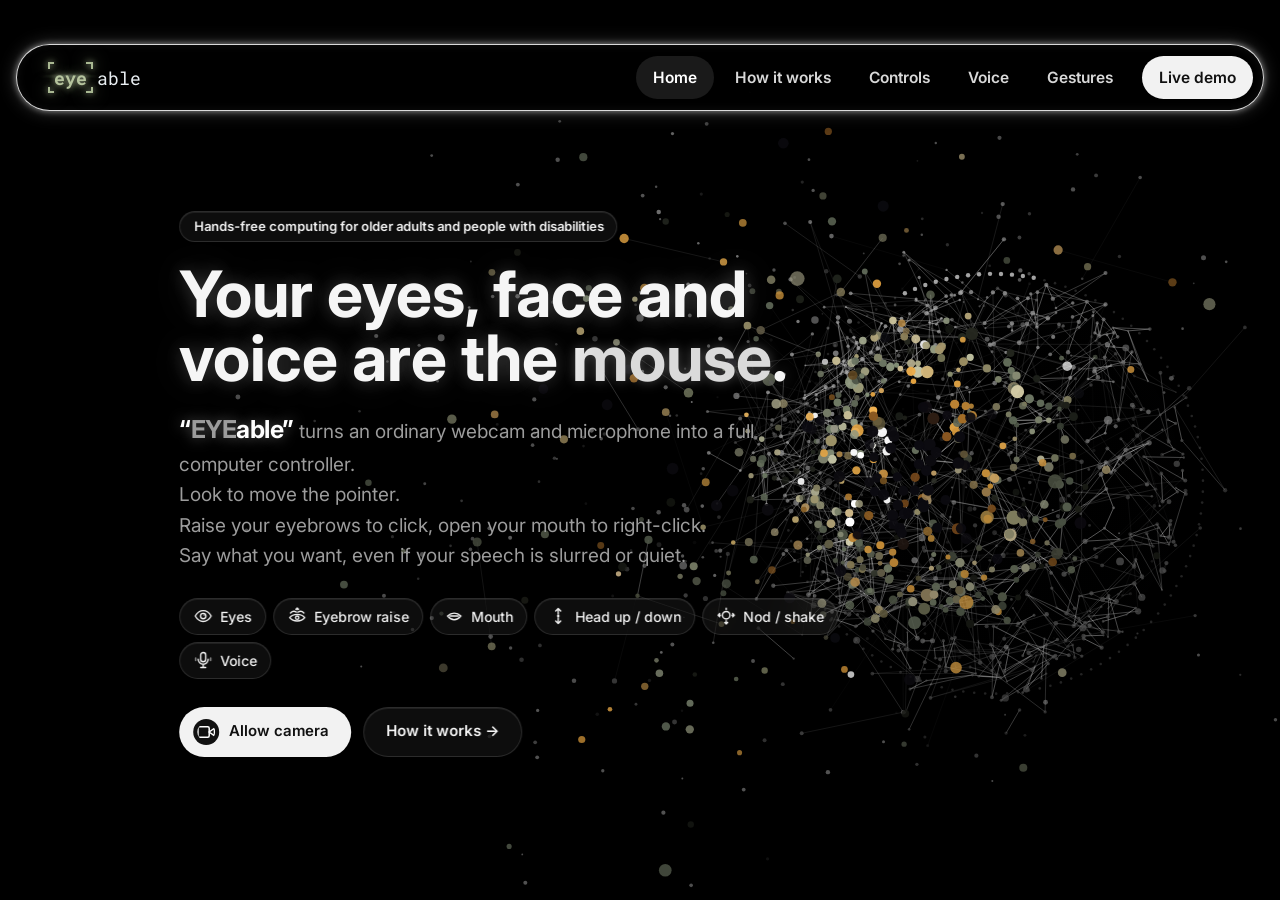
==== commit d0d85ba8: "Frontend: rename to Eyeable, realistic demo desktop, demo fixes - Rename the product to Eyeable ever" ====
--- a/diseyeble-frontend/diseyeble-frontend/index.html
+++ b/diseyeble-frontend/diseyeble-frontend/index.html
@@ -3,7 +3,7 @@
 <head>
 <meta charset="utf-8">
 <meta name="viewport" content="width=device-width,initial-scale=1,viewport-fit=cover">
-<title>diseyeble</title>
+<title>eyeable</title>
 <meta name="claude:viewport-fit-sides" content="cover">
 <link rel="preconnect" href="https://fonts.googleapis.com">
 <link rel="preconnect" href="https://fonts.gstatic.com" crossorigin>
@@ -43,7 +43,7 @@
 <div class="bgimg" aria-hidden="true"><i></i><i></i><i></i><i></i><i></i><i></i></div>
 <header class="top">
   <div class="wrap">
-    <a class="brand" href="#intro" data-go="intro" aria-label="Diseyeble home"><span class="wordmark wm2" role="img" aria-label="diseyeble"><span class="wm2-a">dis</span><span class="wm2-eye"><i class="wc wc-tl"></i><i class="wc wc-tr"></i><i class="wc wc-bl"></i><i class="wc wc-br"></i><b>eye</b></span><span class="wm2-a">ble</span></span></a>
+    <a class="brand" href="#intro" data-go="intro" aria-label="Eyeable home"><span class="wordmark wm2" role="img" aria-label="eyeable"><span class="wm2-eye"><i class="wc wc-tl"></i><i class="wc wc-tr"></i><i class="wc wc-bl"></i><i class="wc wc-br"></i><b>eye</b></span><span class="wm2-a">able</span></span></a>
     <nav class="pagelinks" aria-label="Pages">
       <button data-page-go="0">Home</button><button data-page-go="1">How it works</button><button data-page-go="2">Controls</button><button data-page-go="3">Voice</button><button data-page-go="4">Gestures</button>
       <button class="nav-demo" id="tab-demo" data-go="demo" aria-selected="false">Live demo</button>
@@ -61,7 +61,7 @@
       <div>
         <div class="eyebrow">Hands-free computing for older adults and people with disabilities</div>
         <h1>Your eyes, face and voice are the <em>mouse</em>.</h1>
-        <p class="lead lead-lines"><span class="lead-name">&ldquo;dis<b>EYE</b>ble&rdquo;</span> turns an ordinary webcam and microphone into a full computer controller.<br>
+        <p class="lead lead-lines"><span class="lead-name">&ldquo;<b>EYE</b>able&rdquo;</span> turns an ordinary webcam and microphone into a full computer controller.<br>
           Look to move the pointer.<br>
           Raise your eyebrows to click, open your mouth to right-click.<br>
           Say what you want, even if your speech is slurred or quiet.</p>
@@ -79,7 +79,7 @@
         </div>
       </div>
 
-      <div class="hero-eye" id="heroEye" aria-label="Peep, the diseyeble mascot: an iris made of coloured dots that follows your pointer"></div>
+      <div class="hero-eye" id="heroEye" aria-label="Peep, the eyeable mascot: an iris made of coloured dots that follows your pointer"></div>
     </div>
   </div>
   </section>
@@ -93,7 +93,7 @@
       <div class="how-left">
         <div class="sec-head">
           <h2>How eye tracking works with a normal webcam</h2>
-          <p>No special hardware. diseyeble finds your face, measures where each iris sits inside the eye, maps that to a point on the screen, and reads small face gestures like a raised eyebrow.</p>
+          <p>No special hardware. eyeable finds your face, measures where each iris sits inside the eye, maps that to a point on the screen, and reads small face gestures like a raised eyebrow.</p>
         </div>
         <div class="lab-viz" id="howLab">
           <span class="label" style="color:inherit;opacity:.7">Try it · move your mouse over this panel</span>
@@ -145,8 +145,8 @@
         <div class="steps" id="howSteps">
           <div class="step"><span class="n">01</span><div><h3>Find the face</h3><p>Each webcam frame is scanned for a face and 478 landmark points, including the eyes, brows and mouth.</p></div></div>
           <div class="step"><span class="n">02</span><div><h3>Measure the eyes</h3><p>The iris centre is compared with the eye corners. Head movement, brows and mouth are compared with your own resting face.</p></div></div>
-          <div class="step"><span class="n">03</span><div><h3>Calibrate in 2 seconds</h3><p>Look at one dot in the middle of the screen. diseyeble learns where &ldquo;straight ahead&rdquo; is for your eyes.</p></div></div>
-          <div class="step"><span class="n">04</span><div><h3>Point, snap and act</h3><p>A filter removes jitter and tremor, and diseyeble moves the real mouse. Raise your brows and the click snaps onto the nearest button.</p></div></div>
+          <div class="step"><span class="n">03</span><div><h3>Calibrate in 2 seconds</h3><p>Look at one dot in the middle of the screen. eyeable learns where &ldquo;straight ahead&rdquo; is for your eyes.</p></div></div>
+          <div class="step"><span class="n">04</span><div><h3>Point, snap and act</h3><p>A filter removes jitter and tremor, and eyeable moves the real mouse. Raise your brows and the click snaps onto the nearest button.</p></div></div>
         </div>
         <div class="how-next"><button class="btn btn-ghost" data-page-go="2">Controls →</button></div>
       </div>
@@ -275,7 +275,7 @@
             <span class="cam-src" id="camSrc">source: simulated face</span>
           </div>
           <div class="plot-wrap"><canvas id="plot" width="660" height="420" aria-label="Live signal chart for brow, mouth, pitch and yaw"></canvas></div>
-          <div class="sim-row">
+          <div class="sim-row rail-off">
             <span class="label">Simulate</span>
             <button id="sBrow" title="Eyebrows up 0.3 → left click, snapped to the nearest button">⌒ Brow</button>
             <button id="sMouth" title="Mouth open 0.5 s → right click">◯ Mouth</button>
@@ -285,7 +285,7 @@
             <button id="sNod" title="Nod 12° → yes (while dictating)">↧ Nod</button>
             <button id="sNat" title="Normal blink → ignored, never clicks">Blink (ignored)</button>
           </div>
-          <dl class="cam-legend">
+          <dl class="cam-legend rail-off">
             <div><dt>brow</dt><dd>eyebrow raise above your resting face. Over 0.25 = click</dd></div>
             <div><dt>mouth</dt><dd>mouth opening. Open 0.3 – 1.5 s, then close = right click</dd></div>
             <div><dt>pitch</dt><dd>head up / down. Held = scroll, a quick small nod = yes</dd></div>
@@ -293,7 +293,7 @@
           </dl>
         </section>
 
-        <section class="card">
+        <section class="card rail-off">
           <div class="card-h"><h3>Detected signals</h3><span class="label" id="clock">00:00</span></div>
           <div class="signals">
             <div class="sig" id="sigGaze"><svg viewBox="0 0 24 24" fill="none" stroke="currentColor" stroke-width="2" stroke-linecap="round" stroke-linejoin="round"><path d="M2.5 12S6 5.5 12 5.5 21.5 12 21.5 12 18 18.5 12 18.5 2.5 12 2.5 12Z"/><circle cx="12" cy="12" r="3.2"/><circle cx="13.2" cy="10.8" r=".9" fill="currentColor" stroke="none"/></svg><b>Gaze</b><small id="gazeXY">0, 0</small></div>
@@ -327,7 +327,7 @@
           <div class="chips" id="chips"></div>
         </section>
 
-        <section class="card set">
+        <section class="card set rail-off">
           <div class="card-h" style="margin:0"><h3>Settings</h3><button class="mini-btn" id="calibBtn">Calibrate · 1 look</button></div>
           <div class="tg"><span id="l1">Eyebrow raise to click</span><button class="sw" role="switch" aria-checked="true" aria-labelledby="l1" id="swBrow"></button></div>
           <div class="tg"><span id="l3">Open mouth for right click</span><button class="sw" role="switch" aria-checked="true" aria-labelledby="l3" id="swMouth"></button></div>
@@ -362,18 +362,19 @@
                 <button class="dicon" data-act="open:youtube"><span class="ai vt"></span>YouTube</button>
                 <button class="dicon" data-act="open:mail"><span class="ai ml"></span>Mail</button>
                 <button class="dicon" data-act="toast:This PC"><span class="ai fx"></span>This PC</button>
+                <button class="dicon" data-act="toast:Recycle Bin is empty"><span class="ai rb"></span>Recycle Bin</button>
               </div>
 
               <div class="win" id="winBrowser" hidden>
                 <div class="titlebar">
-                  <div class="tabs-row"><div class="wtab"><span class="fav" id="tabFav"></span><span id="tabTitle">New Tab</span></div></div>
+                  <div class="tabs-row"><div class="wtab"><span class="fav" id="tabFav"></span><span id="tabTitle">New Tab</span><i class="wtab-x" aria-hidden="true"><svg viewBox="0 0 24 24" fill="none" stroke="currentColor" stroke-width="1.8" stroke-linecap="round" stroke-linejoin="round" ><path d="M7 7l10 10M17 7L7 17"/></svg></i></div><i class="wtab-new" aria-hidden="true"><svg viewBox="0 0 24 24" fill="none" stroke="currentColor" stroke-width="1.8" stroke-linecap="round" stroke-linejoin="round" ><path d="M12 6v12M6 12h12"/></svg></i></div>
                   <div class="wbtns"><button class="wbtn" data-act="min:browser">—</button><button class="wbtn">▢</button><button class="wbtn x" data-act="close:browser">✕</button></div>
                 </div>
                 <div class="toolbar">
                   <button class="nb" data-act="back" aria-label="Back">←</button>
                   <button class="nb" data-act="fwd" aria-label="Forward">→</button>
                   <button class="nb" data-act="reload" aria-label="Reload">↻</button>
-                  <div class="omni"><svg width="13" height="13" viewBox="0 0 24 24" fill="none" stroke="#5f6368" stroke-width="2"><rect x="4" y="11" width="16" height="10" rx="2"/><path d="M8 11V7a4 4 0 0 1 8 0v4"/></svg><span id="omni">google.com</span></div>
+                  <div class="omni"><svg width="13" height="13" viewBox="0 0 24 24" fill="none" stroke="#5f6368" stroke-width="2"><rect x="4" y="11" width="16" height="10" rx="2"/><path d="M8 11V7a4 4 0 0 1 8 0v4"/></svg><span id="omni">google.com</span><i class="omni-star" aria-hidden="true"><svg viewBox="0 0 24 24" fill="none" stroke="currentColor" stroke-width="1.8" stroke-linecap="round" stroke-linejoin="round" ><path d="M12 3.6l2.6 5.3 5.8.8-4.2 4.1 1 5.8-5.2-2.7-5.2 2.7 1-5.8-4.2-4.1 5.8-.8z"/></svg></i></div><span class="tb-prof" aria-hidden="true">A</span><i class="tb-dots" aria-hidden="true"><svg viewBox="0 0 24 24" fill="none" stroke="currentColor" stroke-width="1.8" stroke-linecap="round" stroke-linejoin="round" ><circle cx="12" cy="5.5" r="1.2" fill="currentColor"/><circle cx="12" cy="12" r="1.2" fill="currentColor"/><circle cx="12" cy="18.5" r="1.2" fill="currentColor"/></svg></i>
                 </div>
                 <div class="wbody"><div class="page"><div class="page-inner" id="bPage"></div></div></div>
               </div>
@@ -385,13 +386,22 @@
               </div>
 
               <div class="startmenu" id="startMenu" hidden>
-                <h4>Pinned</h4>
+                <div class="sm-search"><svg viewBox="0 0 24 24" fill="none" stroke="currentColor" stroke-width="1.8" stroke-linecap="round" stroke-linejoin="round" ><circle cx="11" cy="11" r="6.5"/><path d="M20 20l-4.2-4.2"/></svg><span>Search for apps, settings, and documents</span></div>
+                <div class="sm-h"><h4>Pinned</h4><span class="sm-all">All ›</span></div>
                 <div class="sm-grid">
                   <button class="sm-app" data-act="open:browser"><span class="ai br"></span>Chrome</button>
                   <button class="sm-app" data-act="open:youtube"><span class="ai vt"></span>YouTube</button>
                   <button class="sm-app" data-act="open:mail"><span class="ai ml"></span>Mail</button>
                   <button class="sm-app" data-act="toast:Settings"><span class="ai fx"></span>Settings</button>
                 </div>
+                <div class="sm-h"><h4>Recommended</h4><span class="sm-all">More ›</span></div>
+                <div class="sm-rec">
+                  <div><span class="doc d1"></span><b>Grocery list</b><small>Yesterday at 5:12 PM</small></div>
+                  <div><span class="doc d2"></span><b>Family photos</b><small>Mon at 9:40 AM</small></div>
+                  <div><span class="doc d3"></span><b>Doctor appointments</b><small>Oct 20</small></div>
+                  <div><span class="doc d1"></span><b>Bus timetable</b><small>Oct 18</small></div>
+                </div>
+                <div class="sm-foot"><span class="sm-user"><i>A</i>Alex</span><i class="sm-pow" aria-hidden="true"><svg viewBox="0 0 24 24" fill="none" stroke="currentColor" stroke-width="1.8" stroke-linecap="round" stroke-linejoin="round" ><path d="M12 3v8"/><path d="M6.4 6.6a8 8 0 1 0 11.2 0"/></svg></i></div>
               </div>
 
               <div class="osk" id="osk" hidden></div>
@@ -399,15 +409,16 @@
               <div id="wtoastSlot"></div>
 
               <div class="taskbar">
+                <div class="tb-weather" aria-hidden="true"><span class="sun"></span><span><b>72°F</b><small>Sunny</small></span></div>
                 <button class="tb" data-act="start" id="tbStart" aria-label="Start"><svg width="20" height="20" viewBox="0 0 24 24"><rect x="2" y="2" width="9.5" height="9.5" rx="1.5" fill="#2F7FE0"/><rect x="12.5" y="2" width="9.5" height="9.5" rx="1.5" fill="#2F7FE0"/><rect x="2" y="12.5" width="9.5" height="9.5" rx="1.5" fill="#2F7FE0"/><rect x="12.5" y="12.5" width="9.5" height="9.5" rx="1.5" fill="#2F7FE0"/></svg></button>
                 <div class="tb-search"><svg width="14" height="14" viewBox="0 0 24 24" fill="none" stroke="currentColor" stroke-width="2"><circle cx="11" cy="11" r="7"/><path d="M21 21l-5-5"/></svg>Search</div>
                 <button class="tb" data-act="open:browser" id="tbBrowser" aria-label="Chrome"><span class="ai br"></span></button>
                 <button class="tb" data-act="open:mail" id="tbMail" aria-label="Mail"><span class="ai ml"></span></button>
                 <button class="tb" data-act="toast:File Explorer" aria-label="File Explorer"><span class="ai fx"></span></button>
-                <div class="tray"><span>ENG</span><span>📶 🔊 🔋</span><span class="clock" id="trayClock">9:41 AM<br>24/10/2026</span></div>
+                <div class="tray"><i class="tray-chev" aria-hidden="true"><svg viewBox="0 0 24 24" fill="none" stroke="currentColor" stroke-width="1.8" stroke-linecap="round" stroke-linejoin="round" ><path d="M7 14l5-5 5 5"/></svg></i><span>ENG</span><span class="tray-ic"><svg viewBox="0 0 24 24" fill="none" stroke="currentColor" stroke-width="2" stroke-linecap="round"><path d="M2.5 9a14 14 0 0 1 19 0M5.5 12.5a9.5 9.5 0 0 1 13 0M8.6 16a5 5 0 0 1 6.8 0"/><circle cx="12" cy="19.3" r="1.2" fill="currentColor" stroke="none"/></svg><svg viewBox="0 0 24 24" fill="none" stroke="currentColor" stroke-width="2" stroke-linecap="round" stroke-linejoin="round"><path d="M4 9.5h3.5L12 6v12l-4.5-3.5H4z" fill="currentColor"/><path d="M15.5 9.2a4 4 0 0 1 0 5.6M18.3 6.6a7.6 7.6 0 0 1 0 10.8"/></svg><svg viewBox="0 0 26 24" fill="none" stroke="currentColor" stroke-width="1.8"><rect x="2" y="7" width="19" height="10" rx="2.6"/><rect x="4.4" y="9.4" width="11.5" height="5.2" rx="1.2" fill="currentColor" stroke="none"/><path d="M23.4 10.4v3.2" stroke-linecap="round" stroke-width="2.2"/></svg></span><span class="clock" id="trayClock">9:41 AM<br>24/10/2026</span><i class="tray-bell" aria-hidden="true"><svg viewBox="0 0 24 24" fill="none" stroke="currentColor" stroke-width="1.8" stroke-linecap="round" stroke-linejoin="round" ><path d="M6 16V11a6 6 0 0 1 12 0v5l1.5 2h-15z"/><path d="M10 20.5a2 2 0 0 0 4 0"/></svg></i></div>
               </div>
 
-              <div class="gaze" id="gaze"><svg viewBox="0 0 58 58"><circle class="track" cx="29" cy="29" r="25" fill="none" stroke-width="4"/><circle class="prog" id="prog" cx="29" cy="29" r="25" fill="none" stroke-width="4" stroke-dasharray="157.1" stroke-dashoffset="157.1"/></svg><div class="core"></div><span class="glabel" id="glabel">BLINK · CLICK</span></div>
+              <div class="gaze" id="gaze"><svg viewBox="0 0 58 58"><circle class="track" cx="29" cy="29" r="25" fill="none" stroke-width="4"/><circle class="prog" id="prog" cx="29" cy="29" r="25" fill="none" stroke-width="4" stroke-dasharray="157.1" stroke-dashoffset="157.1"/></svg><div class="core"></div><svg class="arrow" viewBox="0 0 20 28" aria-hidden="true"><path d="M2 1.5v21.2l5.3-5.1 3.4 8 3.4-1.5-3.4-7.8h7.3z" fill="#fff" stroke="#111" stroke-width="1.4" stroke-linejoin="round"/></svg><span class="glabel" id="glabel">BLINK · CLICK</span></div>
               <div class="calib" id="calib" hidden><div class="msg" id="calibMsg"></div><div class="pt" id="calibPt" hidden></div></div>
             </div>
           </div>
--- a/diseyeble-frontend/diseyeble-frontend/css/style.css
+++ b/diseyeble-frontend/diseyeble-frontend/css/style.css
@@ -354,7 +354,7 @@
 
 .monitor-scroll{overflow-x:auto;border-radius:18px}
 .monitor{background:#1C1C1C;border-radius:18px;padding:10px 10px 20px;position:relative;min-width:760px}
-.monitor::after{content:"diseyeble · simulated Windows desktop";position:absolute;bottom:3px;left:0;right:0;text-align:center;font-family:var(--f-mono);font-size:10px;color:#9A9B7A;letter-spacing:.1em}
+.monitor::after{content:"eyeable · simulated Windows desktop";position:absolute;bottom:3px;left:0;right:0;text-align:center;font-family:var(--f-mono);font-size:10px;color:#9A9B7A;letter-spacing:.1em}
 
 /* ---- simulated Windows world (fixed light palette, independent of page theme) ---- */
 .screen{position:relative;height:660px;border-radius:8px;overflow:hidden;font-family:var(--f-win);color:#1B1B1F;cursor:crosshair;user-select:none;
@@ -940,3 +940,138 @@
 @media (min-width:1101px) and (max-height:820px){.gx{height:400px}#pg-gestures .sec-head{margin-bottom:22px}#pg-gestures .sec-head h2{font-size:clamp(24px,2.4vw,32px)}#pg-gestures .sec-head p{font-size:13.5px}.gx-cta{padding:10px 22px;margin-top:12px}.gx-cta .mascot{width:50px}.gx-foot{margin-top:12px}.gx-panel{padding:16px 18px;gap:10px}.gx-n{font-size:24px}.gx-how p{font-size:13px}.gr-do{font-size:13.5px}}
 @media (max-width:1100px){#pg-gestures .sec-head{flex-wrap:wrap}.gx{grid-template-columns:1fr;grid-template-rows:none;height:auto}.gr{flex:none;height:52px}.gr.on{translate:0 0}.gx-panel{height:460px}.gx-cta{flex-wrap:wrap}}
 @media (max-width:640px){.gx-mid{grid-template-columns:1fr}.gx-img{display:none}.gx-head{grid-template-columns:auto 1fr}.gx-res{grid-column:1/-1;text-align:left}.gr-tag{display:none}.gr{grid-template-columns:30px 1fr}.gx-foot{flex-wrap:wrap}}
+.rail .rail-off{display:none!important}
+
+/* ===== Demo desktop polish: icons, contrast, visibility ===== */
+.screen{background:linear-gradient(90deg,rgba(10,12,16,.38),rgba(10,12,16,0) 24%),radial-gradient(120% 90% at 80% 110%,#F6F1E8 0%,#D9D8D3 34%,#9C9D99 66%,#4E4F4C 100%)}
+.ai{position:relative;display:grid;place-items:center;overflow:hidden;isolation:isolate}
+.ai::before{content:"";position:absolute;inset:0;border-radius:inherit;background:linear-gradient(180deg,rgba(255,255,255,.38),rgba(255,255,255,0) 46%);pointer-events:none;z-index:0}
+.ai::after{content:"";position:absolute;inset:0;border-radius:inherit;box-shadow:inset 0 0 0 1px rgba(255,255,255,.28),inset 0 -2px 4px rgba(0,0,0,.18);pointer-events:none}
+.ai svg{position:relative;z-index:1;filter:drop-shadow(0 1px 1px rgba(0,0,0,.18))}
+.ai.br{background:linear-gradient(145deg,#5AA2FF 0%,#2F6BEA 52%,#1C46B8 100%)}
+.ai.ml{background:linear-gradient(145deg,#8B7CFF 0%,#5B5BF0 50%,#3C3FCF 100%)}
+.ai.vt{background:linear-gradient(145deg,#FF8A5B 0%,#F4516C 55%,#D2245A 100%)}
+.ai.fx{background:linear-gradient(145deg,#FFD978 0%,#F7B947 55%,#E8952A 100%)}
+.dicons{gap:4px}
+.dicon{width:84px;padding:9px 4px 7px;gap:6px;font-size:12.5px;font-weight:500;letter-spacing:.1px;text-shadow:0 1px 2px rgba(0,0,0,.85),0 0 8px rgba(0,0,0,.5);transition:background .15s,border-color .15s}
+.dicon .ai{width:48px;height:48px;border-radius:13px;box-shadow:0 6px 14px -4px rgba(0,0,0,.5),0 2px 4px rgba(0,0,0,.25)}
+.dicon .ai svg{width:28px;height:28px}
+.dicon:hover,.dicon.hot{background:rgba(255,255,255,.16)!important;border-color:rgba(255,255,255,.38)!important;outline:0!important;box-shadow:0 0 0 2px rgba(143,227,106,.75)}
+.tb .ai{width:28px;height:28px;border-radius:8px;box-shadow:0 2px 5px rgba(0,0,0,.22)}
+.tb .ai svg{width:18px;height:18px}
+.tb.active::after{background:#2F6BEA}
+.tray-ic{display:flex;align-items:center;gap:7px;color:#2A2F3A}
+.tray-ic svg{width:16px;height:16px}
+.sm-app .ai{width:40px;height:40px;border-radius:11px;box-shadow:0 4px 10px -3px rgba(0,0,0,.35)}
+.sm-app .ai svg{width:24px;height:24px}
+.sc .ai{width:46px;height:46px;border-radius:50%}
+.wtitle .ai,.wtoast .ai{display:grid}
+/* gaze pointer readable on light AND dark surfaces */
+.gaze .core{background:#111;border:2px solid #fff;box-shadow:0 0 0 2px rgba(17,17,17,.55),0 0 16px rgba(0,0,0,.55)}
+.gaze .track{stroke:rgba(17,17,17,.28)}
+/* on-screen keyboard: hovered key was dark text on a dark key */
+.osk .hot,.osk-sug .hot{background:#F2F2F2!important;color:#111!important;box-shadow:0 0 0 2px #8FE36A,0 0 14px rgba(143,227,106,.55)!important;outline:none!important}
+.osk{padding:8px 10px 10px;width:min(680px,94%)}
+.osk-label{margin-bottom:5px}
+.osk-sug{margin-bottom:6px}
+.osk-sug button{padding:5px 4px;font-size:12.5px}
+.osk-keys{gap:4px}
+.k{height:30px;font-size:14px}
+/* window above the keyboard keeps its form visible */
+.screen.kb .win{top:6px;bottom:var(--kb-gap,248px)}
+.screen.kb .compose{gap:6px;padding:8px 14px}
+.screen.kb .cfield .field{height:32px}
+.screen.kb .cfield.body .field{height:48px}
+.screen.kb .wbody{overflow:auto}
+/* search home fits short windows */
+.g-home{padding-top:28px;gap:16px}
+.g-word{font-size:clamp(44px,4.4vw,60px)}
+.shortcuts{margin-top:2px}
+/* the app icon shared the .vt class with the voice transcript, which pushed it 10px down */
+.ai.vt{margin-top:0;display:grid;gap:0;flex-direction:initial}
+.screen.kb .mhead{display:none}
+.screen.kb .crow{margin-top:0}
+.screen .hot:not(.dicon):not(.k):not(button.osk-sug){outline-color:#2F6BEA!important}
+
+/* ===== Simulated desktop, realistic pass ===== */
+.monitor{background:linear-gradient(180deg,#232323,#121212);border-radius:16px;padding:14px 12px 24px;box-shadow:inset 0 0 0 1px rgba(255,255,255,.06),inset 0 1px 0 rgba(255,255,255,.1),0 30px 60px -30px rgba(0,0,0,.9)}
+.monitor::before{content:"";position:absolute;top:5px;left:50%;width:6px;height:6px;margin-left:-3px;border-radius:50%;background:radial-gradient(circle at 35% 35%,#4A5A6A,#0A0D10 70%);box-shadow:0 0 0 1.5px #050505,0 0 4px rgba(143,227,106,.35)}
+.monitor::after{bottom:5px;color:#6E6E6E}
+.screen{background:
+  radial-gradient(60% 75% at 72% 58%,rgba(162,205,255,.95) 0%,rgba(98,160,245,.7) 26%,rgba(39,96,214,0) 60%),
+  radial-gradient(42% 60% at 58% 70%,rgba(214,234,255,.9) 0%,rgba(214,234,255,0) 55%),
+  radial-gradient(55% 80% at 88% 30%,rgba(61,125,230,.85) 0%,rgba(61,125,230,0) 62%),
+  radial-gradient(70% 90% at 20% 30%,#0F3A8C 0%,rgba(15,58,140,0) 70%),
+  linear-gradient(160deg,#0A2357 0%,#123E96 45%,#2B6BD8 70%,#5A93EC 100%)}
+.wall-glow{right:-6%;bottom:-24%;width:62%;height:86%;background:conic-gradient(from 200deg at 50% 50%,rgba(255,255,255,0),rgba(196,224,255,.55),rgba(255,255,255,0) 40%,rgba(120,175,255,.5) 62%,rgba(255,255,255,0));filter:blur(26px);opacity:.9}
+.screen::after{content:"";position:absolute;inset:0;pointer-events:none;z-index:58;background:linear-gradient(125deg,rgba(255,255,255,.07) 0%,rgba(255,255,255,0) 32%,rgba(255,255,255,0) 70%,rgba(255,255,255,.03) 100%)}
+.dicon{color:#fff}
+.dicon .ai::after{box-shadow:inset 0 0 0 1px rgba(255,255,255,.3),inset 0 -2px 4px rgba(0,0,0,.18)}
+.ai.rb{background:linear-gradient(145deg,#A9B7CF,#6F7F9C)}
+/* taskbar */
+.taskbar{height:48px;background:rgba(238,241,247,.78);backdrop-filter:blur(30px) saturate(1.6);-webkit-backdrop-filter:blur(30px) saturate(1.6);border-top:1px solid rgba(255,255,255,.55);box-shadow:0 -1px 0 rgba(0,0,0,.06)}
+.tb{border-radius:5px}
+.tb:hover,.tb.hot{background:rgba(255,255,255,.65);box-shadow:inset 0 0 0 1px rgba(0,0,0,.04)}
+.tb-search{height:34px;border-radius:17px;background:rgba(255,255,255,.9);color:#4b5162}
+.tb-weather{position:absolute;left:12px;top:0;bottom:0;display:flex;align-items:center;gap:8px;font-size:11.5px;color:#1B1B1F;line-height:1.15}
+.tb-weather b{display:block;font-weight:600}
+.tb-weather small{color:#5c6170}
+.tb-weather .sun{width:20px;height:20px;border-radius:50%;background:radial-gradient(circle at 40% 40%,#FFE08A,#F7A928 70%);box-shadow:0 0 10px rgba(247,169,40,.6)}
+.tray{gap:10px;right:8px}
+.tray-chev,.tray-bell{display:grid;place-items:center;width:22px;height:22px;color:#2A2F3A}
+.tray-chev svg,.tray-bell svg{width:15px;height:15px}
+.tray-ic{padding:4px 7px;border-radius:5px}
+.tray .clock{font-size:11.5px}
+/* windows */
+.win{border-radius:9px;box-shadow:0 26px 60px rgba(0,0,0,.42),0 8px 18px rgba(0,0,0,.18),0 0 0 1px rgba(0,0,0,.12)}
+.titlebar{height:40px;background:#DEE3EA}
+.wbtn{width:46px;color:#1B1B1F}
+.wbtn svg{width:10px;height:10px}
+.wbtn.x:hover,.wbtn.x.hot{background:#C42B1C;color:#fff}
+.tabs-row{gap:4px!important;align-items:flex-end}
+.wtab{height:32px;border-radius:9px 9px 0 0;padding:0 8px 0 12px;min-width:150px;position:relative;box-shadow:0 -1px 0 rgba(0,0,0,.04)}
+.wtab::before,.wtab::after{content:"";position:absolute;bottom:0;width:9px;height:9px;background:transparent}
+.wtab::before{left:-9px;border-bottom-right-radius:9px;box-shadow:4px 4px 0 4px #fff}
+.wtab::after{right:-9px;border-bottom-left-radius:9px;box-shadow:-4px 4px 0 4px #fff}
+.wtab #tabTitle{flex:1}
+.wtab-x,.wtab-new{display:grid;place-items:center;width:20px;height:20px;border-radius:50%;color:#3c4043;flex:none}
+.wtab-x svg{width:11px;height:11px}
+.wtab-new{margin:0 0 6px 6px;width:26px;height:26px}
+.wtab-new svg{width:15px;height:15px}
+.toolbar{height:42px;background:#fff}
+.omni{height:32px;border-radius:16px;background:#F1F3F4;position:relative;padding-right:34px}
+.omni-star{position:absolute;right:10px;top:50%;margin-top:-8px;width:16px;height:16px;color:#5f6368;display:grid;place-items:center}
+.omni-star svg{width:16px;height:16px}
+.tb-prof{width:26px;height:26px;border-radius:50%;background:linear-gradient(135deg,#8B7CFF,#5B5BF0);color:#fff;font-size:12px;font-weight:600;display:grid;place-items:center;flex:none;margin-left:2px}
+.tb-dots{width:28px;height:28px;display:grid;place-items:center;color:#444;flex:none}
+.tb-dots svg{width:16px;height:16px}
+/* start menu */
+.startmenu{width:460px;bottom:58px;border-radius:12px;padding:16px 18px 0;background:rgba(243,245,250,.92);backdrop-filter:blur(30px) saturate(1.5);-webkit-backdrop-filter:blur(30px) saturate(1.5);box-shadow:0 24px 60px rgba(0,0,0,.4),0 0 0 1px rgba(0,0,0,.08);overflow:hidden}
+.sm-search{display:flex;align-items:center;gap:8px;height:34px;padding:0 14px;border-radius:17px;background:#fff;border:1px solid rgba(0,0,0,.07);border-bottom:2px solid #2F6BEA;font-size:12px;color:#6b7080;margin-bottom:14px}
+.sm-search svg{width:14px;height:14px;flex:none}
+.sm-h{display:flex;justify-content:space-between;align-items:center;margin:0 6px 8px}
+.sm-h h4{margin:0;font-size:13px;font-weight:600}
+.sm-all{font-size:11.5px;padding:3px 9px;border-radius:5px;background:rgba(255,255,255,.8);border:1px solid rgba(0,0,0,.06)}
+.sm-grid{margin-bottom:12px}
+.sm-rec{display:grid;grid-template-columns:1fr 1fr;gap:4px 10px;margin:0 0 12px}
+.sm-rec>div{display:grid;grid-template-columns:28px 1fr;grid-template-rows:auto auto;column-gap:8px;padding:6px;border-radius:6px;align-items:center}
+.sm-rec .doc{grid-row:1/3;width:24px;height:28px;border-radius:3px;position:relative}
+.sm-rec .doc::after{content:"";position:absolute;left:5px;right:5px;top:9px;height:2px;background:rgba(255,255,255,.85);box-shadow:0 5px 0 rgba(255,255,255,.85),0 10px 0 rgba(255,255,255,.6)}
+.sm-rec .d1{background:linear-gradient(145deg,#5AA2FF,#2F6BEA)}.sm-rec .d2{background:linear-gradient(145deg,#FFD978,#E8952A)}.sm-rec .d3{background:linear-gradient(145deg,#7DDB9B,#2F9E5B)}
+.sm-rec b{font-size:12px;font-weight:600}
+.sm-rec small{font-size:10.5px;color:#6b7080}
+.sm-foot{display:flex;justify-content:space-between;align-items:center;margin:0 -18px;padding:10px 26px;background:rgba(230,234,242,.9);border-top:1px solid rgba(0,0,0,.06)}
+.sm-user{display:flex;align-items:center;gap:8px;font-size:12px}
+.sm-user i{width:26px;height:26px;border-radius:50%;background:linear-gradient(135deg,#8B7CFF,#5B5BF0);color:#fff;font-style:normal;font-weight:600;display:grid;place-items:center}
+.sm-pow{width:26px;height:26px;display:grid;place-items:center;color:#2A2F3A}.sm-pow svg{width:16px;height:16px}
+/* pointer: real arrow on top of the gaze dot */
+.gaze .arrow{position:absolute;left:29px;top:29px;width:15px;height:21px;filter:drop-shadow(0 1px 1.5px rgba(0,0,0,.45));z-index:2}
+.gaze .core{inset:24px}
+/* toast + context menu like the OS */
+.wtoast{border-radius:9px;background:rgba(250,251,253,.96);backdrop-filter:blur(20px);box-shadow:0 16px 40px rgba(0,0,0,.35),0 0 0 1px rgba(0,0,0,.06);bottom:60px}
+.ctx{border-radius:9px;background:rgba(250,251,253,.96);backdrop-filter:blur(20px)}
+.dicons{bottom:58px;grid-auto-flow:column;grid-template-rows:repeat(auto-fill,minmax(88px,auto));align-content:start;justify-content:start}
+.tb-search{width:128px}
+.tray{gap:7px}
+.tray-chev{width:18px}
+@media (max-width:1500px){.tb-weather small{display:none}}
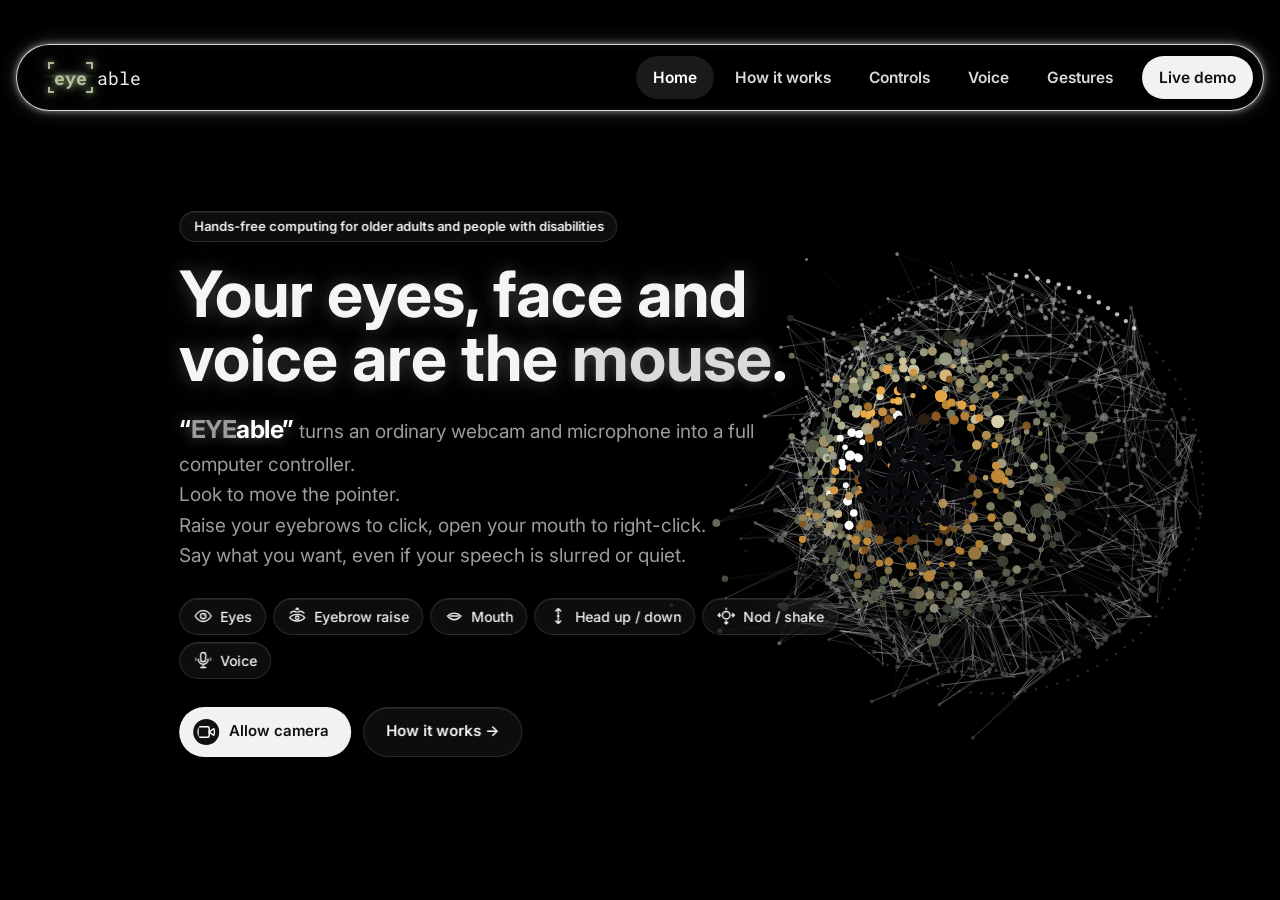
==== commit 6c874c27: "Frontend: white glow on live demo borders, sparkling background on all pages Co-Authored-By: Claude " ====
--- a/diseyeble-frontend/diseyeble-frontend/index.html
+++ b/diseyeble-frontend/diseyeble-frontend/index.html
@@ -53,6 +53,7 @@
 </header>
 
 <!-- ======================= SCREEN 1: INTRODUCTION ======================= -->
+<canvas id="howDots" aria-hidden="true"></canvas>
 <main id="intro">
   <section class="hero-band ipage" id="pg-home" data-page="0" aria-label="Home">
   <canvas id="peepCanvas" aria-hidden="true"></canvas>
@@ -85,7 +86,6 @@
   </section>
 
   <section class="ipage" id="pg-how" data-page="1" aria-label="How it works" hidden>
-    <canvas id="howDots" aria-hidden="true"></canvas>
     <div class="wrap ipage-in">
       <span class="ipage-num label">02 / 05 · How it works</span>
 
--- a/diseyeble-frontend/diseyeble-frontend/css/style.css
+++ b/diseyeble-frontend/diseyeble-frontend/css/style.css
@@ -745,7 +745,8 @@
 
 /* How it works: soft twinkling dots in Peep's colours */
 #howDots{position:fixed;inset:0;width:100vw;height:100vh;z-index:0;pointer-events:none;opacity:0;transition:opacity 1.2s ease}
-#pg-how:not([hidden]) #howDots{opacity:1}
+#howDots.on{opacity:1}
+main#intro,main#demo{position:relative}
 #pg-how > .wrap{position:relative;z-index:1}
 .gnote{margin:10px 2px 0;font-size:13px;color:var(--muted)}
 .gnote b{color:var(--ink);font-weight:600}
@@ -1075,3 +1076,11 @@
 .tray{gap:7px}
 .tray-chev{width:18px}
 @media (max-width:1500px){.tb-weather small{display:none}}
+
+/* ===== Live demo: white glow borders ===== */
+#demo .monitor{box-shadow:0 0 0 1px rgba(255,255,255,.62),0 0 14px rgba(255,255,255,.38),0 0 34px rgba(255,255,255,.12),inset 0 0 0 1px rgba(255,255,255,.06),0 30px 60px -30px rgba(0,0,0,.9)}
+#demo .card{border-color:rgba(255,255,255,.55)!important;box-shadow:0 0 6px rgba(255,255,255,.3),0 0 20px rgba(255,255,255,.1),inset 0 0 12px rgba(255,255,255,.05)!important}
+#demo .pill,#demo .demo-btn,#demo .mini-btn,#demo .lower .btn{border-color:rgba(255,255,255,.45)!important;box-shadow:0 0 6px rgba(255,255,255,.22),inset 0 0 8px rgba(255,255,255,.04)}
+#demo .demo-btn:hover,#demo .mini-btn:hover{border-color:rgba(255,255,255,.85)!important;box-shadow:0 0 10px rgba(255,255,255,.45),inset 0 0 10px rgba(255,255,255,.06)}
+#demo .plot-wrap,#demo .cam{border:1px solid rgba(255,255,255,.28);box-shadow:0 0 8px rgba(255,255,255,.12)}
+@media (min-width:1101px){#demo .monitor-scroll{overflow:visible}}
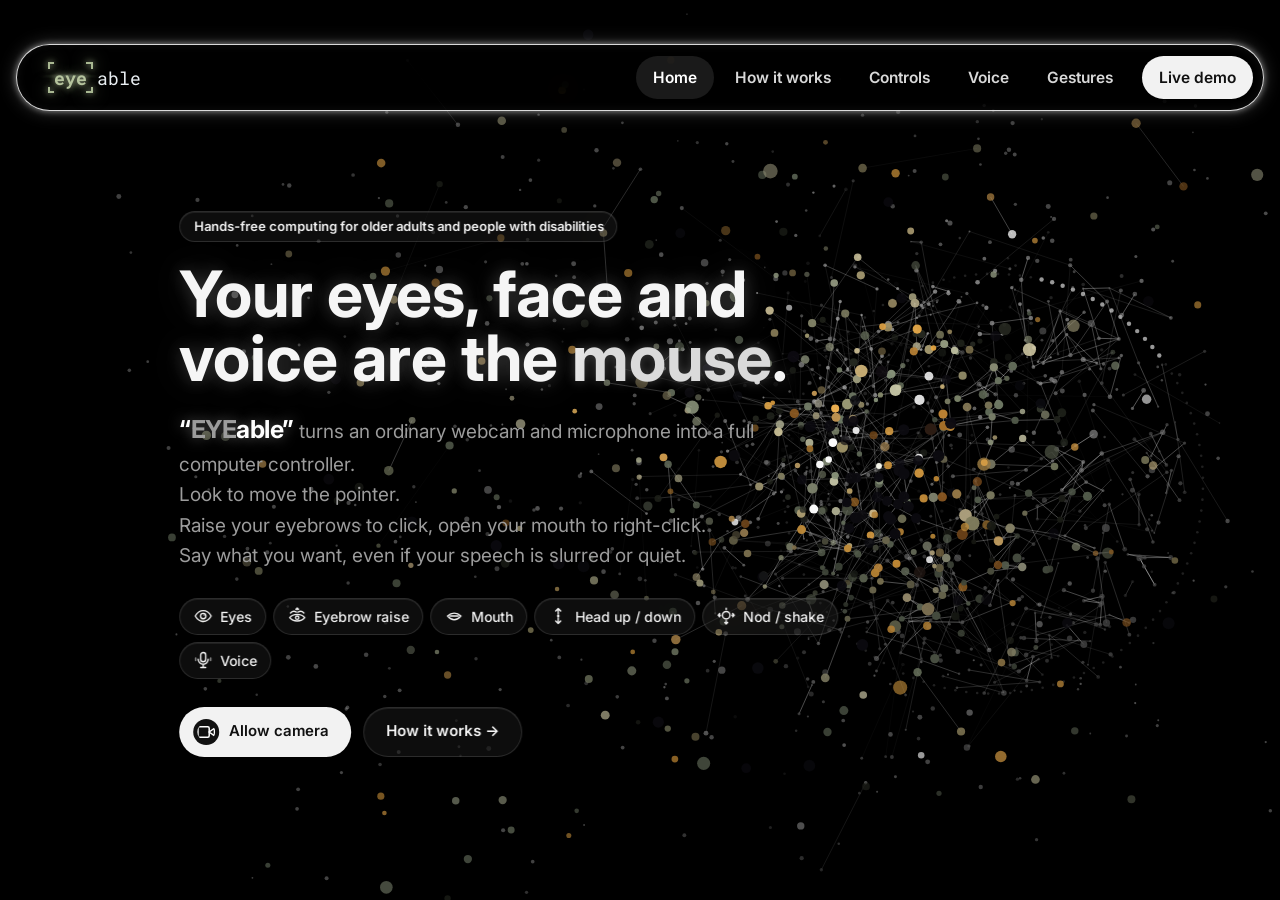
==== commit a60df30a: "Frontend: gesture 01 is eye tracking (pointer follows your eyes) Co-Authored-By: Claude Opus 5.5 <no" ====
--- a/diseyeble-frontend/diseyeble-frontend/index.html
+++ b/diseyeble-frontend/diseyeble-frontend/index.html
@@ -217,7 +217,7 @@
     </div>
     <div class="gx">
       <div class="gx-list" role="tablist" aria-label="Gestures">
-        <button class="gr on" type="button" data-g="0" aria-selected="true"><span class="gr-n">01</span><span class="gr-do">Turn your head</span><span class="gr-tag">Move pointer</span><template>Small turns aim finely, quick turns go far. Set by a one-look calibration.</template></button>
+        <button class="gr on" type="button" data-g="0" aria-selected="true"><span class="gr-n">01</span><span class="gr-do">Look around (eye tracking)</span><span class="gr-tag">Move pointer</span><template>The pointer follows where your eyes look. Set by a one-look calibration.</template></button>
         <button class="gr" type="button" data-g="1" aria-selected="false"><span class="gr-n">02</span><span class="gr-do">Hold a long blink</span><span class="gr-tag">Left click · exact spot</span><template>Eyes shut <b>0.4 – 1.6 s</b>. Normal blinks never click.</template></button>
         <button class="gr" type="button" data-g="2" aria-selected="false"><span class="gr-n">03</span><span class="gr-do">Raise your eyebrows</span><span class="gr-tag">Yes</span><template>Answers a waiting question. Not a click.</template></button>
         <button class="gr" type="button" data-g="3" aria-selected="false"><span class="gr-n">04</span><span class="gr-do">Shake your head</span><span class="gr-tag">No · cancel</span><template>Two quick swings of about <b>14°</b>. Cancels a question.</template></button>
@@ -232,17 +232,17 @@
       <div class="gx-panel" role="tabpanel">
         <div class="gx-head">
           <span class="gx-n" id="gxN">01</span>
-          <div class="gx-do"><small class="label">You do</small><h3 id="gxDo">Turn your head</h3></div>
+          <div class="gx-do"><small class="label">You do</small><h3 id="gxDo">Look around (eye tracking)</h3></div>
           <div class="gx-res"><small class="label">Computer does</small><b id="gxRes">Move pointer</b></div>
         </div>
         <div class="gx-mid">
           <div class="gx-img"><img id="gxImg" alt=""></div>
           <div class="gx-scope">
-            <div class="gx-sl"><span class="label" id="gxSig">head turn</span><span class="gx-live"><i></i>live signal</span></div>
+            <div class="gx-sl"><span class="label" id="gxSig">gaze x</span><span class="gx-live"><i></i>live signal</span></div>
             <canvas id="gxCv" aria-hidden="true"></canvas>
           </div>
         </div>
-        <div class="gx-how"><small class="label">How it&rsquo;s detected</small><p id="gxHow">Small turns aim finely, quick turns go far. Set by a one-look calibration.</p></div>
+        <div class="gx-how"><small class="label">How it&rsquo;s detected</small><p id="gxHow">The pointer follows where your eyes look. Set by a one-look calibration.</p></div>
       </div>
     </div>
     <div class="gx-foot">
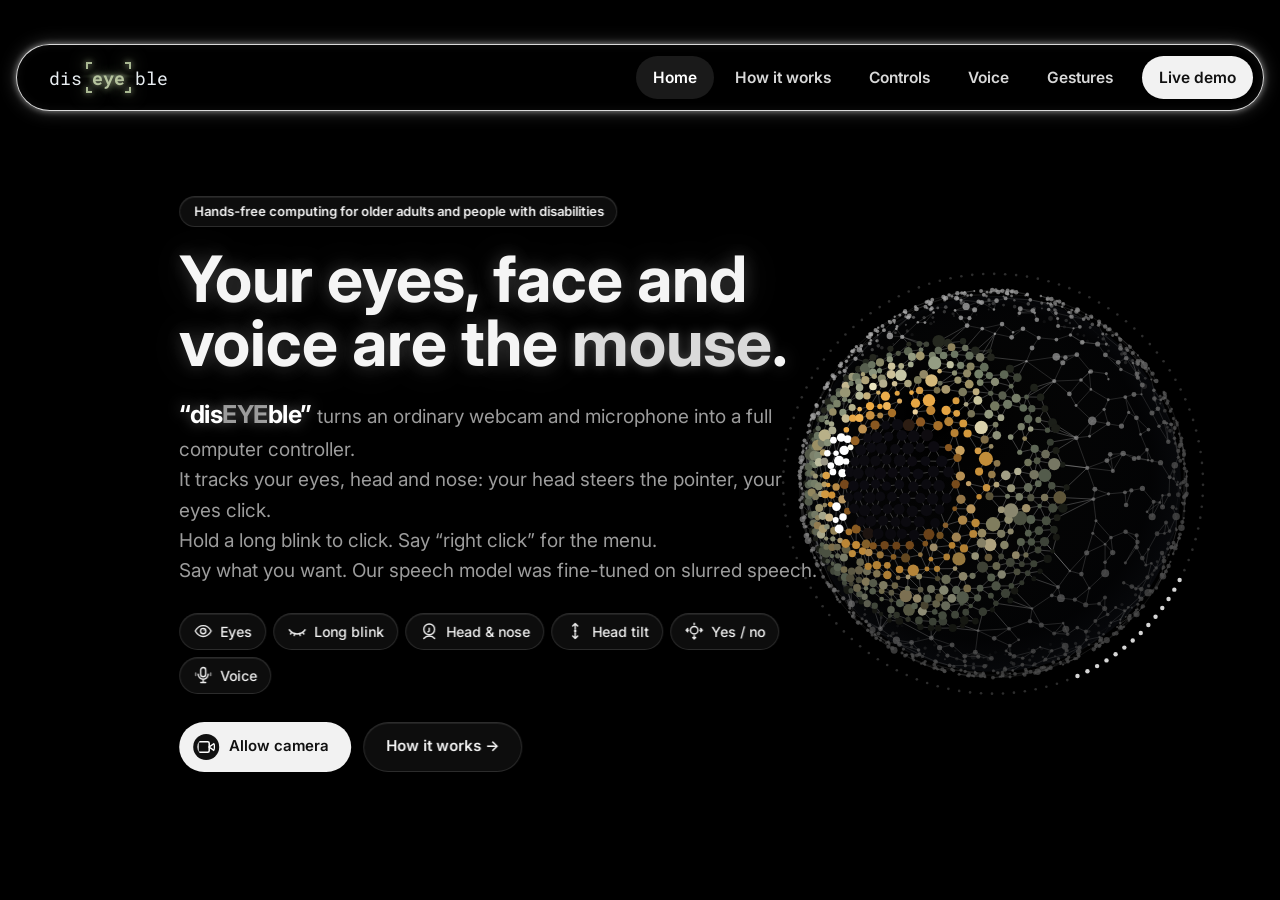
==== commit d78fa52d: "Merge Nhi's UI; lite mode pointer, voice commands and dictation" ====
--- a/diseyeble-frontend/diseyeble-frontend/index.html
+++ b/diseyeble-frontend/diseyeble-frontend/index.html
@@ -3,7 +3,7 @@
 <head>
 <meta charset="utf-8">
 <meta name="viewport" content="width=device-width,initial-scale=1,viewport-fit=cover">
-<title>eyeable</title>
+<title>diseyeble</title>
 <meta name="claude:viewport-fit-sides" content="cover">
 <link rel="preconnect" href="https://fonts.googleapis.com">
 <link rel="preconnect" href="https://fonts.gstatic.com" crossorigin>
@@ -43,7 +43,7 @@
 <div class="bgimg" aria-hidden="true"><i></i><i></i><i></i><i></i><i></i><i></i></div>
 <header class="top">
   <div class="wrap">
-    <a class="brand" href="#intro" data-go="intro" aria-label="Eyeable home"><span class="wordmark wm2" role="img" aria-label="eyeable"><span class="wm2-eye"><i class="wc wc-tl"></i><i class="wc wc-tr"></i><i class="wc wc-bl"></i><i class="wc wc-br"></i><b>eye</b></span><span class="wm2-a">able</span></span></a>
+    <a class="brand" href="#intro" data-go="intro" aria-label="Diseyeble home"><span class="wordmark wm2" role="img" aria-label="diseyeble"><span class="wm2-a">dis</span><span class="wm2-eye"><i class="wc wc-tl"></i><i class="wc wc-tr"></i><i class="wc wc-bl"></i><i class="wc wc-br"></i><b>eye</b></span><span class="wm2-a">ble</span></span></a>
     <nav class="pagelinks" aria-label="Pages">
       <button data-page-go="0">Home</button><button data-page-go="1">How it works</button><button data-page-go="2">Controls</button><button data-page-go="3">Voice</button><button data-page-go="4">Gestures</button>
       <button class="nav-demo" id="tab-demo" data-go="demo" aria-selected="false">Live demo</button>
@@ -53,7 +53,6 @@
 </header>
 
 <!-- ======================= SCREEN 1: INTRODUCTION ======================= -->
-<canvas id="howDots" aria-hidden="true"></canvas>
 <main id="intro">
   <section class="hero-band ipage" id="pg-home" data-page="0" aria-label="Home">
   <canvas id="peepCanvas" aria-hidden="true"></canvas>
@@ -62,16 +61,16 @@
       <div>
         <div class="eyebrow">Hands-free computing for older adults and people with disabilities</div>
         <h1>Your eyes, face and voice are the <em>mouse</em>.</h1>
-        <p class="lead lead-lines"><span class="lead-name">&ldquo;<b>EYE</b>able&rdquo;</span> turns an ordinary webcam and microphone into a full computer controller.<br>
-          Look to move the pointer.<br>
-          Raise your eyebrows to click, open your mouth to right-click.<br>
-          Say what you want, even if your speech is slurred or quiet.</p>
+        <p class="lead lead-lines"><span class="lead-name">&ldquo;dis<b>EYE</b>ble&rdquo;</span> turns an ordinary webcam and microphone into a full computer controller.<br>
+          It tracks your eyes, head and nose: your head steers the pointer, your eyes click.<br>
+          Hold a long blink to click. Say &ldquo;right click&rdquo; for the menu.<br>
+          Say what you want. Our speech model was fine-tuned on slurred speech.</p>
         <div class="modal-row" aria-label="Ways to control">
           <span class="mod"><svg viewBox="0 0 24 24" fill="none" stroke="currentColor" stroke-width="1.7" stroke-linecap="round" stroke-linejoin="round"><path d="M2.5 12S6 5.5 12 5.5 21.5 12 21.5 12 18 18.5 12 18.5 2.5 12 2.5 12Z"/><circle cx="12" cy="12" r="3.2"/><circle cx="13.2" cy="10.8" r=".9" fill="currentColor" stroke="none"/></svg>Eyes</span>
-          <span class="mod"><svg viewBox="0 0 24 24" fill="none" stroke="currentColor" stroke-width="1.7" stroke-linecap="round" stroke-linejoin="round"><path d="M4 8.5c2-2.2 4.6-2.6 7-1.2M13 7.3c2.4-1.4 5-1 7 1.2"/><path d="M3 14s3-4 9-4 9 4 9 4-3 4-9 4-9-4-9-4Z"/><circle cx="12" cy="14" r="2"/><path d="M12 2.5v2M10.5 3.8 12 2.4l1.5 1.4"/></svg>Eyebrow raise</span>
-          <span class="mod"><svg viewBox="0 0 24 24" fill="none" stroke="currentColor" stroke-width="1.7" stroke-linecap="round" stroke-linejoin="round"><path d="M4 12c2.5-2.5 5.2-3.5 8-3.5s5.5 1 8 3.5c-2.5 3-5.2 4.5-8 4.5S6.5 15 4 12Z"/><path d="M7 12h10"/></svg>Mouth</span>
-          <span class="mod"><svg viewBox="0 0 24 24" fill="none" stroke="currentColor" stroke-width="1.7" stroke-linecap="round" stroke-linejoin="round"><path d="M12 3v7M9 6l3-3 3 3M12 21v-7M9 18l3 3 3-3"/><circle cx="12" cy="12" r="1.6" fill="currentColor" stroke="none"/></svg>Head up / down</span>
-          <span class="mod"><svg viewBox="0 0 24 24" fill="none" stroke="currentColor" stroke-width="1.7" stroke-linecap="round" stroke-linejoin="round"><circle cx="12" cy="11" r="4.5"/><path d="M5 11H2.5M4.2 9 2.4 11l1.8 2M19 11h2.5M19.8 9l1.8 2-1.8 2"/><path d="M12 2.5v1.8M12 17.7v3.8M10.3 19.9l1.7 1.6 1.7-1.6"/></svg>Nod / shake</span>
+          <span class="mod"><svg viewBox="0 0 24 24" fill="none" stroke="currentColor" stroke-width="1.7" stroke-linecap="round" stroke-linejoin="round"><path d="M2.5 10.5S6 15.5 12 15.5s9.5-5 9.5-5"/><path d="M5.5 13.6 4 15.6M9 15.1l-.6 2.4M15 15.1l.6 2.4M18.5 13.6l1.5 2"/></svg>Long blink</span>
+          <span class="mod"><svg viewBox="0 0 24 24" fill="none" stroke="currentColor" stroke-width="1.7" stroke-linecap="round" stroke-linejoin="round"><circle cx="12" cy="10" r="6.5"/><path d="M12 8.5v3.6l-1.4.9"/><path d="M5.5 21c1.6-2 3.8-3 6.5-3s4.9 1 6.5 3"/></svg>Head &amp; nose</span>
+          <span class="mod"><svg viewBox="0 0 24 24" fill="none" stroke="currentColor" stroke-width="1.7" stroke-linecap="round" stroke-linejoin="round"><path d="M12 3v7M9 6l3-3 3 3M12 21v-7M9 18l3 3 3-3"/><circle cx="12" cy="12" r="1.6" fill="currentColor" stroke="none"/></svg>Head tilt</span>
+          <span class="mod"><svg viewBox="0 0 24 24" fill="none" stroke="currentColor" stroke-width="1.7" stroke-linecap="round" stroke-linejoin="round"><circle cx="12" cy="11" r="4.5"/><path d="M5 11H2.5M4.2 9 2.4 11l1.8 2M19 11h2.5M19.8 9l1.8 2-1.8 2"/><path d="M12 2.5v1.8M12 17.7v3.8M10.3 19.9l1.7 1.6 1.7-1.6"/></svg>Yes / no</span>
           <span class="mod"><svg viewBox="0 0 24 24" fill="none" stroke="currentColor" stroke-width="1.7" stroke-linecap="round" stroke-linejoin="round"><rect x="9" y="3" width="6" height="11" rx="3"/><path d="M6 11a6 6 0 0 0 12 0M12 17v4M9 21h6"/><path d="M3 9.5v3M21 9.5v3" opacity=".6"/></svg>Voice</span>
         </div>
         <div class="cta-row">
@@ -80,12 +79,13 @@
         </div>
       </div>
 
-      <div class="hero-eye" id="heroEye" aria-label="Peep, the eyeable mascot: an iris made of coloured dots that follows your pointer"></div>
+      <div class="hero-eye" id="heroEye" aria-label="Peep, the diseyeble mascot: an iris made of coloured dots that follows your pointer"></div>
     </div>
   </div>
   </section>
 
   <section class="ipage" id="pg-how" data-page="1" aria-label="How it works" hidden>
+    <canvas id="howDots" aria-hidden="true"></canvas>
     <div class="wrap ipage-in">
       <span class="ipage-num label">02 / 05 · How it works</span>
 
@@ -93,7 +93,7 @@
       <div class="how-left">
         <div class="sec-head">
           <h2>How eye tracking works with a normal webcam</h2>
-          <p>No special hardware. eyeable finds your face, measures where each iris sits inside the eye, maps that to a point on the screen, and reads small face gestures like a raised eyebrow.</p>
+          <p>No special hardware. In every webcam frame diseyeble tracks your eyes, head and nose. Your head steers the pointer like a mouse, your eyes click and confirm, and optional eye-pull and nose-assist modes help it travel. A long, deliberate blink clicks; ordinary blinks are ignored.</p>
         </div>
         <div class="lab-viz" id="howLab">
           <span class="label" style="color:inherit;opacity:.7">Try it · move your mouse over this panel</span>
@@ -143,10 +143,10 @@
       <svg class="how-wires" id="howWires" aria-hidden="true"></svg>
       <div class="how-right">
         <div class="steps" id="howSteps">
-          <div class="step"><span class="n">01</span><div><h3>Find the face</h3><p>Each webcam frame is scanned for a face and 478 landmark points, including the eyes, brows and mouth.</p></div></div>
-          <div class="step"><span class="n">02</span><div><h3>Measure the eyes</h3><p>The iris centre is compared with the eye corners. Head movement, brows and mouth are compared with your own resting face.</p></div></div>
-          <div class="step"><span class="n">03</span><div><h3>Calibrate in 2 seconds</h3><p>Look at one dot in the middle of the screen. eyeable learns where &ldquo;straight ahead&rdquo; is for your eyes.</p></div></div>
-          <div class="step"><span class="n">04</span><div><h3>Point, snap and act</h3><p>A filter removes jitter and tremor, and eyeable moves the real mouse. Raise your brows and the click snaps onto the nearest button.</p></div></div>
+          <div class="step"><span class="n">01</span><div><h3>Find the face</h3><p>Each webcam frame is scanned for a face and 478 landmark points, including the eyes, nose and mouth.</p></div></div>
+          <div class="step"><span class="n">02</span><div><h3>Measure eyes, head and nose</h3><p>The iris centre is compared with the eye corners. The turn of your head and the tip of your nose are compared with your own resting face.</p></div></div>
+          <div class="step"><span class="n">03</span><div><h3>Calibrate in 2 seconds</h3><p>When the camera first sees you, the pointer jumps to the middle of the screen: look at it for a moment. diseyeble learns where &ldquo;straight ahead&rdquo; is for your head and eyes. Say &ldquo;calibrate&rdquo; to do it again.</p></div></div>
+          <div class="step"><span class="n">04</span><div><h3>Point, blink and act</h3><p>Your head steers the pointer: small turns aim finely, quick turns go far. Optional modes let your eyes pull it toward where you look, or your nose carry it to the screen edges. A filter smooths jitter and small wobbles, and diseyeble moves the real mouse. A long blink clicks exactly where the pointer is.</p></div></div>
         </div>
         <div class="how-next"><button class="btn btn-ghost" data-page-go="2">Controls →</button></div>
       </div>
@@ -163,11 +163,11 @@
       <p>Use whichever your body allows. Every input can be switched on or off. Clicking by holding still (dwell) is there too, switched off by default.</p>
     </div>
     <div class="inputs acc" id="ctlAcc">
-      <article class="inp" tabindex="0" data-i="0"><img class="inp-img" alt="" src="assets/ctl-look.jpg"><span class="inp-n">01</span><div class="ico"><svg width="24" height="24" viewBox="0 0 24 24" fill="none" stroke="currentColor" stroke-width="2" stroke-linecap="round" stroke-linejoin="round"><path d="M2.5 12S6 5.5 12 5.5 21.5 12 21.5 12 18 18.5 12 18.5 2.5 12 2.5 12Z"/><circle cx="12" cy="12" r="3.2"/><circle cx="13.2" cy="10.8" r=".9" fill="currentColor" stroke="none"/></svg></div><div class="inp-body"><h3>Look</h3><span class="does">Moves the pointer</span><p>The pointer follows where you look. It doesn't need to be pixel-perfect: the click snaps onto the nearest button.</p><span class="spec">iris + head pose · 30 fps</span></div><div class="inp-idle"><b>Look</b><small>Moves the pointer</small></div><span class="inp-v">Look</span><div class="inp-big" aria-hidden="true"><svg width="24" height="24" viewBox="0 0 24 24" fill="none" stroke="currentColor" stroke-width="2" stroke-linecap="round" stroke-linejoin="round"><path d="M2.5 12S6 5.5 12 5.5 21.5 12 21.5 12 18 18.5 12 18.5 2.5 12 2.5 12Z"/><circle cx="12" cy="12" r="3.2"/><circle cx="13.2" cy="10.8" r=".9" fill="currentColor" stroke="none"/></svg></div></article>
-      <article class="inp" tabindex="0" data-i="1"><img class="inp-img" alt="" src="assets/ctl-brow.jpg"><span class="inp-n">02</span><div class="ico"><svg width="24" height="24" viewBox="0 0 24 24" fill="none" stroke="currentColor" stroke-width="2" stroke-linecap="round" stroke-linejoin="round"><path d="M4 8.5c2-2.2 4.6-2.6 7-1.2M13 7.3c2.4-1.4 5-1 7 1.2"/><path d="M3 14s3-4 9-4 9 4 9 4-3 4-9 4-9-4-9-4Z"/><circle cx="12" cy="14" r="2"/><path d="M12 2.5v2M10.5 3.8 12 2.4l1.5 1.4"/></svg></div><div class="inp-body"><h3>Eyebrow raise</h3><span class="does">Left click</span><p>Point roughly, raise your eyebrows, and the click snaps onto the nearest button. Or just say &ldquo;click&rdquo;.</p><span class="spec">0.25 above resting · 0.25 s · snaps ≤ 150 px</span></div><div class="inp-idle"><b>Eyebrow raise</b><small>Left click</small></div><span class="inp-v">Eyebrow raise</span><div class="inp-big" aria-hidden="true"><svg width="24" height="24" viewBox="0 0 24 24" fill="none" stroke="currentColor" stroke-width="2" stroke-linecap="round" stroke-linejoin="round"><path d="M4 8.5c2-2.2 4.6-2.6 7-1.2M13 7.3c2.4-1.4 5-1 7 1.2"/><path d="M3 14s3-4 9-4 9 4 9 4-3 4-9 4-9-4-9-4Z"/><circle cx="12" cy="14" r="2"/><path d="M12 2.5v2M10.5 3.8 12 2.4l1.5 1.4"/></svg></div></article>
-      <article class="inp a" tabindex="0" data-i="2"><img class="inp-img" alt="" src="assets/ctl-mouth.jpg"><span class="inp-n">03</span><div class="ico"><svg width="24" height="24" viewBox="0 0 24 24" fill="none" stroke="currentColor" stroke-width="2" stroke-linecap="round" stroke-linejoin="round"><path d="M4 12c2.5-2.5 5.2-3.5 8-3.5s5.5 1 8 3.5c-2.5 3-5.2 4.5-8 4.5S6.5 15 4 12Z"/><path d="M7 12h10"/></svg></div><div class="inp-body"><h3>Mouth</h3><span class="does">Right click</span><p>Open your mouth and close it again, or say &ldquo;right click&rdquo;. Talking and yawning don't count.</p><span class="spec">held 0.3 – 1.5 s</span></div><div class="inp-idle"><b>Mouth</b><small>Right click</small></div><span class="inp-v">Mouth</span><div class="inp-big" aria-hidden="true"><svg width="24" height="24" viewBox="0 0 24 24" fill="none" stroke="currentColor" stroke-width="2" stroke-linecap="round" stroke-linejoin="round"><path d="M4 12c2.5-2.5 5.2-3.5 8-3.5s5.5 1 8 3.5c-2.5 3-5.2 4.5-8 4.5S6.5 15 4 12Z"/><path d="M7 12h10"/></svg></div></article>
-      <article class="inp" tabindex="0" data-i="3"><img class="inp-img" alt="" src="assets/ctl-updown.jpg"><span class="inp-n">04</span><div class="ico"><svg width="24" height="24" viewBox="0 0 24 24" fill="none" stroke="currentColor" stroke-width="2" stroke-linecap="round" stroke-linejoin="round"><path d="M12 3v7M9 6l3-3 3 3M12 21v-7M9 18l3 3 3-3"/><circle cx="12" cy="12" r="1.6" fill="currentColor" stroke="none"/></svg></div><div class="inp-body"><h3>Head up / down</h3><span class="does">Scroll</span><p>Lift your chin to scroll up, lower it to scroll down. The further you move, the faster it scrolls. Or say &ldquo;scroll down&rdquo;.</p><span class="spec">head pitch · held 0.4 s</span></div><div class="inp-idle"><b>Head up / down</b><small>Scroll</small></div><span class="inp-v">Head up / down</span><div class="inp-big" aria-hidden="true"><svg width="24" height="24" viewBox="0 0 24 24" fill="none" stroke="currentColor" stroke-width="2" stroke-linecap="round" stroke-linejoin="round"><path d="M12 3v7M9 6l3-3 3 3M12 21v-7M9 18l3 3 3-3"/><circle cx="12" cy="12" r="1.6" fill="currentColor" stroke="none"/></svg></div></article>
-      <article class="inp a" tabindex="0" data-i="4"><img class="inp-img" alt="" src="assets/ctl-nod.jpg"><span class="inp-n">05</span><div class="ico"><svg width="24" height="24" viewBox="0 0 24 24" fill="none" stroke="currentColor" stroke-width="2" stroke-linecap="round" stroke-linejoin="round"><circle cx="12" cy="11" r="4.5"/><path d="M5 11H2.5M4.2 9 2.4 11l1.8 2M19 11h2.5M19.8 9l1.8 2-1.8 2"/><path d="M12 2.5v1.8M12 17.7v3.8M10.3 19.9l1.7 1.6 1.7-1.6"/></svg></div><div class="inp-body"><h3>Nod &amp; shake</h3><span class="does">Yes · no</span><p>Risky actions always ask first. Shake to say no. A nod means yes while you are dictating.</p><span class="spec">nod 12° · shake ±15°</span></div><div class="inp-idle"><b>Nod &amp; shake</b><small>Yes · no</small></div><span class="inp-v">Nod &amp; shake</span><div class="inp-big" aria-hidden="true"><svg width="24" height="24" viewBox="0 0 24 24" fill="none" stroke="currentColor" stroke-width="2" stroke-linecap="round" stroke-linejoin="round"><circle cx="12" cy="11" r="4.5"/><path d="M5 11H2.5M4.2 9 2.4 11l1.8 2M19 11h2.5M19.8 9l1.8 2-1.8 2"/><path d="M12 2.5v1.8M12 17.7v3.8M10.3 19.9l1.7 1.6 1.7-1.6"/></svg></div></article>
+      <article class="inp" tabindex="0" data-i="0"><img class="inp-img" alt="" src="assets/ctl-look.jpg"><span class="inp-n">01</span><div class="ico"><svg width="24" height="24" viewBox="0 0 24 24" fill="none" stroke="currentColor" stroke-width="2" stroke-linecap="round" stroke-linejoin="round"><path d="M2.5 12S6 5.5 12 5.5 21.5 12 21.5 12 18 18.5 12 18.5 2.5 12 2.5 12Z"/><circle cx="12" cy="12" r="3.2"/><circle cx="13.2" cy="10.8" r=".9" fill="currentColor" stroke="none"/></svg></div><div class="inp-body"><h3>Look</h3><span class="does">Moves the pointer</span><p>Your head steers the pointer like a mouse: small turns aim finely, quick turns go far. Optional helpers let your eyes pull it toward where you look, or your nose carry it to the screen edges.</p><span class="spec">head pose · optional eye pull &amp; nose assist · 30 fps</span></div><div class="inp-idle"><b>Look</b><small>Moves the pointer</small></div><span class="inp-v">Look</span><div class="inp-big" aria-hidden="true"><svg width="24" height="24" viewBox="0 0 24 24" fill="none" stroke="currentColor" stroke-width="2" stroke-linecap="round" stroke-linejoin="round"><path d="M2.5 12S6 5.5 12 5.5 21.5 12 21.5 12 18 18.5 12 18.5 2.5 12 2.5 12Z"/><circle cx="12" cy="12" r="3.2"/><circle cx="13.2" cy="10.8" r=".9" fill="currentColor" stroke="none"/></svg></div></article>
+      <article class="inp" tabindex="0" data-i="1"><img class="inp-img" alt="" src="assets/ctl-blink.jpg"><span class="inp-n">02</span><div class="ico"><svg width="24" height="24" viewBox="0 0 24 24" fill="none" stroke="currentColor" stroke-width="2" stroke-linecap="round" stroke-linejoin="round"><path d="M2.5 10.5S6 15.5 12 15.5s9.5-5 9.5-5"/><path d="M5.5 13.6 4 15.6M9 15.1l-.6 2.4M15 15.1l.6 2.4M18.5 13.6l1.5 2"/></svg></div><div class="inp-body"><h3>Long blink</h3><span class="does">Left click</span><p>Close both eyes for about half a second and it clicks exactly where the pointer is. Ordinary blinks and winks never click. Or say &ldquo;click&rdquo; and it snaps onto the nearest button.</p><span class="spec">both eyes · 0.4 – 1.6 s · normal blinks ignored</span></div><div class="inp-idle"><b>Long blink</b><small>Left click</small></div><span class="inp-v">Long blink</span><div class="inp-big" aria-hidden="true"><svg width="24" height="24" viewBox="0 0 24 24" fill="none" stroke="currentColor" stroke-width="2" stroke-linecap="round" stroke-linejoin="round"><path d="M2.5 10.5S6 15.5 12 15.5s9.5-5 9.5-5"/><path d="M5.5 13.6 4 15.6M9 15.1l-.6 2.4M15 15.1l.6 2.4M18.5 13.6l1.5 2"/></svg></div></article>
+      <article class="inp a" tabindex="0" data-i="2"><img class="inp-img" alt="" src="assets/ctl-mouth.jpg"><span class="inp-n">03</span><div class="ico"><svg width="24" height="24" viewBox="0 0 24 24" fill="none" stroke="currentColor" stroke-width="2" stroke-linecap="round" stroke-linejoin="round"><path d="M4 12c2.5-2.5 5.2-3.5 8-3.5s5.5 1 8 3.5c-2.5 3-5.2 4.5-8 4.5S6.5 15 4 12Z"/><path d="M7 12h10"/></svg></div><div class="inp-body"><h3>Mouth</h3><span class="does">Right click</span><p>Say &ldquo;right click&rdquo;. Opening and closing your mouth can right-click too: it's optional, because talking can set it off.</p><span class="spec">voice · mouth 0.3 – 1.5 s (optional)</span></div><div class="inp-idle"><b>Mouth</b><small>Right click</small></div><span class="inp-v">Mouth</span><div class="inp-big" aria-hidden="true"><svg width="24" height="24" viewBox="0 0 24 24" fill="none" stroke="currentColor" stroke-width="2" stroke-linecap="round" stroke-linejoin="round"><path d="M4 12c2.5-2.5 5.2-3.5 8-3.5s5.5 1 8 3.5c-2.5 3-5.2 4.5-8 4.5S6.5 15 4 12Z"/><path d="M7 12h10"/></svg></div></article>
+      <article class="inp" tabindex="0" data-i="3"><img class="inp-img" alt="" src="assets/ctl-updown.jpg"><span class="inp-n">04</span><div class="ico"><svg width="24" height="24" viewBox="0 0 24 24" fill="none" stroke="currentColor" stroke-width="2" stroke-linecap="round" stroke-linejoin="round"><path d="M12 3v7M9 6l3-3 3 3M12 21v-7M9 18l3 3 3-3"/><circle cx="12" cy="12" r="1.6" fill="currentColor" stroke="none"/></svg></div><div class="inp-body"><h3>Head tilt</h3><span class="does">Scroll</span><p>Tilt your head toward a shoulder and hold to scroll a step (left = up, right = down). Or say &ldquo;scroll&rdquo;, then lift or lower your chin: the further you move, the faster it scrolls.</p><span class="spec">tilt 18° held 0.4 s · chin in scroll mode</span></div><div class="inp-idle"><b>Head tilt</b><small>Scroll</small></div><span class="inp-v">Head tilt</span><div class="inp-big" aria-hidden="true"><svg width="24" height="24" viewBox="0 0 24 24" fill="none" stroke="currentColor" stroke-width="2" stroke-linecap="round" stroke-linejoin="round"><path d="M12 3v7M9 6l3-3 3 3M12 21v-7M9 18l3 3 3-3"/><circle cx="12" cy="12" r="1.6" fill="currentColor" stroke="none"/></svg></div></article>
+      <article class="inp a" tabindex="0" data-i="4"><img class="inp-img" alt="" src="assets/ctl-nod.jpg"><span class="inp-n">05</span><div class="ico"><svg width="24" height="24" viewBox="0 0 24 24" fill="none" stroke="currentColor" stroke-width="2" stroke-linecap="round" stroke-linejoin="round"><circle cx="12" cy="11" r="4.5"/><path d="M5 11H2.5M4.2 9 2.4 11l1.8 2M19 11h2.5M19.8 9l1.8 2-1.8 2"/><path d="M12 2.5v1.8M12 17.7v3.8M10.3 19.9l1.7 1.6 1.7-1.6"/></svg></div><div class="inp-body"><h3>Yes &amp; no</h3><span class="does">Answer questions</span><p>Blink or raise your eyebrows for yes, shake your head for no. Risky actions always ask first; no answer in 12 s counts as no.</p><span class="spec">brows 0.25 s · shake swings ≈ 14° · 12 s to answer</span></div><div class="inp-idle"><b>Yes &amp; no</b><small>Answer questions</small></div><span class="inp-v">Yes &amp; no</span><div class="inp-big" aria-hidden="true"><svg width="24" height="24" viewBox="0 0 24 24" fill="none" stroke="currentColor" stroke-width="2" stroke-linecap="round" stroke-linejoin="round"><circle cx="12" cy="11" r="4.5"/><path d="M5 11H2.5M4.2 9 2.4 11l1.8 2M19 11h2.5M19.8 9l1.8 2-1.8 2"/><path d="M12 2.5v1.8M12 17.7v3.8M10.3 19.9l1.7 1.6 1.7-1.6"/></svg></div></article>
       <article class="inp v" tabindex="0" data-i="5"><img class="inp-img" alt="" src="assets/ctl-speak.jpg"><span class="inp-n">06</span><div class="ico"><svg width="24" height="24" viewBox="0 0 24 24" fill="none" stroke="currentColor" stroke-width="2" stroke-linecap="round" stroke-linejoin="round"><rect x="9" y="3" width="6" height="11" rx="3"/><path d="M6 11a6 6 0 0 0 12 0M12 17v4M9 21h6"/><path d="M3 9.5v3M21 9.5v3" opacity=".6"/></svg></div><div class="inp-body"><h3>Speak</h3><span class="does">Commands &amp; typing</span><p>&ldquo;Click Send&rdquo;, &ldquo;scroll down&rdquo;, &ldquo;start dictation&rdquo;. Always listening, no button to hold. Only your own voice counts.</p><span class="spec">faster-whisper · runs on the laptop</span></div><div class="inp-idle"><b>Speak</b><small>Commands &amp; typing</small></div><span class="inp-v">Speak</span><div class="inp-big" aria-hidden="true"><svg width="24" height="24" viewBox="0 0 24 24" fill="none" stroke="currentColor" stroke-width="2" stroke-linecap="round" stroke-linejoin="round"><rect x="9" y="3" width="6" height="11" rx="3"/><path d="M6 11a6 6 0 0 0 12 0M12 17v4M9 21h6"/><path d="M3 9.5v3M21 9.5v3" opacity=".6"/></svg></div></article>
     </div>
     <div class="ctl-nav"><button class="btn btn-ghost" data-page-go="1">← Back</button><button class="btn btn-ghost" data-page-go="3">Voice →</button></div>
@@ -180,7 +180,7 @@
 
     <div class="sec-head">
       <h2>Speech others find hard to follow.<br>Understood.</h2>
-      <p>Standard Whisper gets 41% of words wrong on slurred (dysarthric) speech. So we taught it to listen better.</p>
+      <p>Standard speech recognition struggles with slurred speech. On recordings of people with dysarthria (speech affected by cerebral palsy or ALS), the standard Whisper model got 41% of words wrong, and 71% for the most severely affected speaker. So we taught it to listen better.</p>
     </div>
     <div class="vx">
       <div class="vx-live" id="vxLive">
@@ -195,14 +195,15 @@
         <div class="vx-ask" id="vxAsk"><span>Real mishearing from our testing</span><em>fixed</em></div>
       </div>
       <div class="vx-feats">
-        <div class="vf"><span class="vf-n">01</span><div><h3>Fine-tuned on dysarthric speech</h3><p>Whisper large-v3-turbo, trained on the TORGO database.</p></div></div>
-        <div class="vf"><span class="vf-n">02</span><div><h3>Errors cut by more than half</h3><p><b>41.4% &rarr; 19.4%</b> word errors on 2 unseen speakers.</p></div></div>
-        <div class="vf"><span class="vf-n">03</span><div><h3>Time to speak</h3><p>Pause up to 4 s. Nothing is typed until you say yes or blink.</p></div></div>
-        <div class="vf"><span class="vf-n">04</span><div><h3>Forgiving commands</h3><p>About 60 commands, many ways to say each.</p></div></div>
-        <div class="vf"><span class="vf-n">05</span><div><h3>Only your voice</h3><p>Counts only when the camera sees your mouth move.</p></div></div>
-        <div class="vf"><span class="vf-n">06</span><div><h3>Your own voice, optionally</h3><p>Record about 150 phrases to adapt it. Stays on your PC.</p></div></div>
-      </div>
-    </div>
+        <div class="vf"><span class="vf-n">01</span><div><h3>Fine-tuned on dysarthric speech</h3><p>Whisper large-v3-turbo (LoRA) on TORGO: 5 speakers to train, 1 to choose settings, 2 kept apart for testing. LibriSpeech mixed in so it doesn&rsquo;t forget ordinary voices.</p></div></div>
+        <div class="vf"><span class="vf-n">02</span><div><h3>Errors cut by more than half</h3><p>On 2 test speakers it never heard: <b>41.4% &rarr; 19.4%</b> of words wrong. Severely affected <b>71.3% &rarr; 37.4%</b>. Typical speech unchanged, about 0.1 s per 5 s clip.</p></div></div>
+        <div class="vf"><span class="vf-n">03</span><div><h3>Time to speak</h3><p>Sentence pause adjustable 1&ndash;4 s, questions wait 12 s, nothing is typed until you say yes or blink. &ldquo;Use original&rdquo; brings back your exact words.</p></div></div>
+        <div class="vf"><span class="vf-n">04</span><div><h3>Forgiving commands</h3><p>About 60 commands, several ways to say each. Filler words dropped, near-misses still match, known mishearings count only when an answer is expected.</p></div></div>
+        <div class="vf"><span class="vf-n">05</span><div><h3>Only your voice</h3><p>Speech counts only when the camera saw your mouth moving as it was said, so other people talking don&rsquo;t trigger commands.</p></div></div>
+        <div class="vf"><span class="vf-n">06</span><div><h3>Your own voice, optionally</h3><p>Record about 150 everyday phrases to adapt it (experimental). Needs your consent, stays on your PC; &ldquo;delete my voice data&rdquo; removes it.</p></div></div>
+      </div>
+    </div>
+    <p class="gnote vx-note"><b>Details and limits:</b> sentences 27.3% &rarr; 13.8%, single words 74.8% &rarr; 32.6%, mildly affected speaker 15.3% &rarr; 3.6%; typical speech 1.98% &rarr; 2.01%. A research result on 2 test speakers, not a clinical claim: TORGO speakers read the same prompts, so the sentence wording (not the voices) appeared in training, and the check on brand-new sentences had only 5 sentences, too few to judge. TORGO&rsquo;s licence keeps the tuned model on our PC, so the public download uses standard Whisper. English only for now; Vietnamese is a future goal.</p>
     <div class="vx-nav"><button class="btn btn-ghost" data-page-go="2">← Back</button><button class="btn btn-ghost" data-page-go="4">Gestures →</button></div>
     </div>
   </section>
@@ -213,48 +214,48 @@
 
     <div class="sec-head">
       <h2>Gesture map.<br>One move, one action.</h2>
-      <p>Everything runs on your laptop. Nothing is saved, except a voice pack you choose to record.</p>
+      <p>The default mapping. Everything runs on the laptop: frames, audio and screenshots stay in memory and are never saved (the only exception is the voice pack you choose to record).</p>
     </div>
     <div class="gx">
       <div class="gx-list" role="tablist" aria-label="Gestures">
-        <button class="gr on" type="button" data-g="0" aria-selected="true"><span class="gr-n">01</span><span class="gr-do">Look around (eye tracking)</span><span class="gr-tag">Move pointer</span><template>The pointer follows where your eyes look. Set by a one-look calibration.</template></button>
-        <button class="gr" type="button" data-g="1" aria-selected="false"><span class="gr-n">02</span><span class="gr-do">Hold a long blink</span><span class="gr-tag">Left click · exact spot</span><template>Eyes shut <b>0.4 – 1.6 s</b>. Normal blinks never click.</template></button>
-        <button class="gr" type="button" data-g="2" aria-selected="false"><span class="gr-n">03</span><span class="gr-do">Raise your eyebrows</span><span class="gr-tag">Yes</span><template>Answers a waiting question. Not a click.</template></button>
-        <button class="gr" type="button" data-g="3" aria-selected="false"><span class="gr-n">04</span><span class="gr-do">Shake your head</span><span class="gr-tag">No · cancel</span><template>Two quick swings of about <b>14°</b>. Cancels a question.</template></button>
-        <button class="gr" type="button" data-g="4" aria-selected="false"><span class="gr-n">05</span><span class="gr-do">Tilt toward a shoulder</span><span class="gr-tag">Scroll · one step</span><template>About <b>18°</b>, held <b>0.4 s</b>. Left scrolls up, right scrolls down.</template></button>
-        <button class="gr" type="button" data-g="5" aria-selected="false"><span class="gr-n">06</span><span class="gr-do">Say &ldquo;scroll&rdquo;, then chin up / down</span><span class="gr-tag">Scroll · smooth</span><template>Move further to scroll faster. Say &ldquo;stop&rdquo; to end.</template></button>
-        <button class="gr" type="button" data-g="6" aria-selected="false"><span class="gr-n">07</span><span class="gr-do">Say &ldquo;click&rdquo;</span><span class="gr-tag">Left click · snaps</span><template><b>UI-Venus 1.5</b> snaps the click to the nearest button within <b>150 px</b>.</template></button>
-        <button class="gr" type="button" data-g="7" aria-selected="false"><span class="gr-n">08</span><span class="gr-do">Say &ldquo;click Send&rdquo;</span><span class="gr-tag">Find &amp; click · asks first</span><template><b>UI-Venus 1.5</b> finds the button, then you confirm.</template></button>
-        <button class="gr" type="button" data-g="8" aria-selected="false"><span class="gr-n">09</span><span class="gr-do">Say &ldquo;right click&rdquo;</span><span class="gr-tag">Right click</span><template>Opening and closing your mouth works too (off by default).</template></button>
-        <button class="gr" type="button" data-g="9" aria-selected="false"><span class="gr-n">10</span><span class="gr-do">Rest the pointer on a button</span><span class="gr-tag">Left click · optional</span><template>Dwell of <b>1.0 s</b>, off by default.</template></button>
+        <button class="gr on" type="button" data-g="0" aria-selected="true"><span class="gr-n">01</span><span class="gr-do">Turn your head</span><span class="gr-tag">Move pointer</span><template>Like a mouse: small turns aim finely, quick turns go far. Optional eye pull and nose assist. Set by a one-look calibration.</template></button>
+        <button class="gr" type="button" data-g="1" aria-selected="false"><span class="gr-n">02</span><span class="gr-do">Hold a long blink</span><span class="gr-tag">Left click · exact spot</span><template>Both eyes shut <b>0.4 – 1.6 s</b>; also answers yes. Ordinary blinks and winks never click; the pointer freezes while your eyes are shut.</template></button>
+        <button class="gr" type="button" data-g="2" aria-selected="false"><span class="gr-n">03</span><span class="gr-do">Raise your eyebrows</span><span class="gr-tag">Yes</span><template>Answers a waiting question or text. Not a click; ignored while you are talking.</template></button>
+        <button class="gr" type="button" data-g="3" aria-selected="false"><span class="gr-n">04</span><span class="gr-do">Shake your head</span><span class="gr-tag">No · cancel</span><template>Two quick swings of about <b>14°</b>. Cancels a question or drops waiting text.</template></button>
+        <button class="gr" type="button" data-g="4" aria-selected="false"><span class="gr-n">05</span><span class="gr-do">Tilt toward a shoulder</span><span class="gr-tag">Scroll · one step</span><template>About <b>18°</b>, held <b>0.4 s</b>: left scrolls up, right scrolls down.</template></button>
+        <button class="gr" type="button" data-g="5" aria-selected="false"><span class="gr-n">06</span><span class="gr-do">Say &ldquo;scroll&rdquo;, then chin up / down</span><span class="gr-tag">Scroll · smooth</span><template>The further you move, the faster. &ldquo;Stop&rdquo;, a blink or a raise ends it; it also stops after <b>10 s</b>.</template></button>
+        <button class="gr" type="button" data-g="6" aria-selected="false"><span class="gr-n">07</span><span class="gr-do">Say &ldquo;click&rdquo;</span><span class="gr-tag">Left click · snaps</span><template><b>UI-Venus 1.5</b> moves the click onto the nearest button within <b>150 px</b>; at once if you&rsquo;re already on a link.</template></button>
+        <button class="gr" type="button" data-g="7" aria-selected="false"><span class="gr-n">08</span><span class="gr-do">Say &ldquo;click Send&rdquo;</span><span class="gr-tag">Find &amp; click · asks first</span><template><b>UI-Venus 1.5</b> finds the button on screen, then you confirm.</template></button>
+        <button class="gr" type="button" data-g="8" aria-selected="false"><span class="gr-n">09</span><span class="gr-do">Say &ldquo;right click&rdquo;</span><span class="gr-tag">Right click</span><template>Opening and closing your mouth can do it too (optional, off by default).</template></button>
+        <button class="gr" type="button" data-g="9" aria-selected="false"><span class="gr-n">10</span><span class="gr-do">Rest the pointer on a button</span><span class="gr-tag">Left click · optional</span><template>Dwell of <b>1.0 s</b>, off by default; say &ldquo;start clicking&rdquo;. Buttons and links only.</template></button>
         <button class="gr" type="button" data-g="10" aria-selected="false"><span class="gr-n">11</span><span class="gr-do">Say &ldquo;pause&rdquo; / &ldquo;resume&rdquo;</span><span class="gr-tag">Stop · restart</span><template>While paused, only &ldquo;resume&rdquo; and &ldquo;quit&rdquo; work.</template></button>
       </div>
       <div class="gx-panel" role="tabpanel">
         <div class="gx-head">
           <span class="gx-n" id="gxN">01</span>
-          <div class="gx-do"><small class="label">You do</small><h3 id="gxDo">Look around (eye tracking)</h3></div>
+          <div class="gx-do"><small class="label">You do</small><h3 id="gxDo">Turn your head</h3></div>
           <div class="gx-res"><small class="label">Computer does</small><b id="gxRes">Move pointer</b></div>
         </div>
         <div class="gx-mid">
           <div class="gx-img"><img id="gxImg" alt=""></div>
           <div class="gx-scope">
-            <div class="gx-sl"><span class="label" id="gxSig">gaze x</span><span class="gx-live"><i></i>live signal</span></div>
+            <div class="gx-sl"><span class="label" id="gxSig">head turn</span><span class="gx-live"><i></i>live signal</span></div>
             <canvas id="gxCv" aria-hidden="true"></canvas>
           </div>
         </div>
-        <div class="gx-how"><small class="label">How it&rsquo;s detected</small><p id="gxHow">The pointer follows where your eyes look. Set by a one-look calibration.</p></div>
+        <div class="gx-how"><small class="label">How it&rsquo;s detected</small><p id="gxHow">Like a mouse: small turns aim finely, quick turns go far. Optional eye pull and nose assist. Set by a one-look calibration.</p></div>
       </div>
     </div>
     <div class="gx-foot">
       <button class="btn btn-ghost" data-page-go="3">← Back</button>
-      <p class="gnote"><b>Honest limits:</b> less precise than an eye tracker · not yet tested with people who have motor or speech disabilities · full version needs a 16 GB NVIDIA GPU · English and Windows only.</p>
+      <p class="gnote"><b>Honest limits:</b> a webcam is less precise than a dedicated eye tracker · not yet tested with people who have motor or speech disabilities · blink settings are tuned to one person&rsquo;s face · the speech research model isn&rsquo;t in the download · the full version needs a 16 GB NVIDIA GPU · English only · Windows only for now.</p>
     </div>
     <div class="gx-cta">
       <div class="mascot-slot"></div>
       <h2>Ready? See it open YouTube, search and send an email without a single touch.</h2>
       <button class="btn btn-primary" data-go="demo">Open the live demo →</button>
     </div>
-    <p class="gx-credits"><b>Credits:</b> built at Gator Hack V, UF AI Days 2026, by Khang, Khoi, Khoa, Hung and Nhi. Data: TORGO (University of Toronto), LibriSpeech (CC BY 4.0). Models: Whisper, MediaPipe, UI-Venus 1.5, Qwen2.5. Code: MIT.</p>
+    <p class="gx-credits"><b>Credits:</b> built at Gator Hack V, UF AI Days 2026, by Khang, Khoi, Khoa, Hung and Nhi. Speech data: TORGO (Rudzicz, Namasivayam &amp; Wolff, 2012, University of Toronto; academic, non-profit use) and LibriSpeech (Panayotov et al., 2015, CC BY 4.0). Models: Whisper (OpenAI, MIT) via faster-whisper, MediaPipe Face Landmarker (Google, Apache 2.0), UI-Venus 1.5 (Ant Group), Qwen2.5 (Alibaba Qwen). Our code is MIT licensed.</p>
     <img id="gxBlinkSrc" hidden alt="" src="assets/ctl-blink.jpg">
     </div>
   </section>
@@ -268,14 +269,27 @@
       <aside class="rail">
         <section class="card">
           <div class="card-h"><h3>Camera</h3><button class="mini-btn" id="demoCamBtn">Allow camera</button></div>
-          <div class="cam">
+          <div class="cam" id="camBox">
             <canvas id="camCanvas" width="480" height="360"></canvas>
+            <img id="camLive" alt="Your webcam, from the engine" hidden>
             <video id="camVideo" playsinline muted></video>
-            <span class="rec">TRACKING · 640×480</span>
+            <span class="rec" id="camRec">TRACKING · 640×480</span>
             <span class="cam-src" id="camSrc">source: simulated face</span>
           </div>
+        </section>
+
+        <!-- Hidden on purpose, not deleted: js/app.js still draws and wires these (signal chart, simulate buttons,
+             detected signals, voice commands, settings, guided demos). Remove them together with the code that uses them. -->
+        <div id="legacy" hidden>
+        <div class="demos" id="demoBar">
+            <span class="label">Guided demos</span>
+            <button class="demo-btn" data-demo="youtube">▶ Open YouTube &amp; search <span class="dur">eyes + brows + voice</span></button>
+            <button class="demo-btn" data-demo="mail">✉ Write an email <span class="dur">voice + confirm</span></button>
+            <button class="demo-btn" data-demo="google">🔍 Google search <span class="dur">on-screen keys + scroll</span></button>
+          </div>
+          <div class="running" id="runBar" hidden><span class="label" style="color:inherit;opacity:.7">Demo</span><span class="stepTxt" id="stepTxt">Starting…</span><button id="stopDemo">Stop</button></div>
           <div class="plot-wrap"><canvas id="plot" width="660" height="420" aria-label="Live signal chart for brow, mouth, pitch and yaw"></canvas></div>
-          <div class="sim-row rail-off">
+          <div class="sim-row">
             <span class="label">Simulate</span>
             <button id="sBrow" title="Eyebrows up 0.3 → left click, snapped to the nearest button">⌒ Brow</button>
             <button id="sMouth" title="Mouth open 0.5 s → right click">◯ Mouth</button>
@@ -285,15 +299,13 @@
             <button id="sNod" title="Nod 12° → yes (while dictating)">↧ Nod</button>
             <button id="sNat" title="Normal blink → ignored, never clicks">Blink (ignored)</button>
           </div>
-          <dl class="cam-legend rail-off">
+          <dl class="cam-legend">
             <div><dt>brow</dt><dd>eyebrow raise above your resting face. Over 0.25 = click</dd></div>
             <div><dt>mouth</dt><dd>mouth opening. Open 0.3 – 1.5 s, then close = right click</dd></div>
             <div><dt>pitch</dt><dd>head up / down. Held = scroll, a quick small nod = yes</dd></div>
             <div><dt>yaw</dt><dd>head turn left / right. A big swing = shake (no)</dd></div>
           </dl>
-        </section>
-
-        <section class="card rail-off">
+<section class="card">
           <div class="card-h"><h3>Detected signals</h3><span class="label" id="clock">00:00</span></div>
           <div class="signals">
             <div class="sig" id="sigGaze"><svg viewBox="0 0 24 24" fill="none" stroke="currentColor" stroke-width="2" stroke-linecap="round" stroke-linejoin="round"><path d="M2.5 12S6 5.5 12 5.5 21.5 12 21.5 12 18 18.5 12 18.5 2.5 12 2.5 12Z"/><circle cx="12" cy="12" r="3.2"/><circle cx="13.2" cy="10.8" r=".9" fill="currentColor" stroke="none"/></svg><b>Gaze</b><small id="gazeXY">0, 0</small></div>
@@ -322,20 +334,21 @@
             <div class="ln"><span class="label">Heard</span><span class="heardTxt" id="heardTxt">Listening… just speak (click the mic to try an example).</span></div>
             <div class="ln"><span class="label">Understood</span><span class="meantTxt" id="meantTxt">–</span></div>
           </div>
-          <div class="confirm-q" id="confirmQ" hidden><span class="cq-txt" id="cqTxt">Send the email?</span><span class="cq-t" id="cqT">12 s</span><button type="button" id="cqYes">Yes</button><button type="button" id="cqNo">No</button><small>raise brows or say &ldquo;yes&rdquo; · shake or say &ldquo;no&rdquo;</small></div>
+          <div class="confirm-q" id="confirmQ" hidden><span class="cq-txt" id="cqTxt">Send the email?</span><span class="cq-t" id="cqT">12 s</span><button type="button" id="cqYes">Yes</button><button type="button" id="cqNo">No</button><small>blink or say &ldquo;yes&rdquo; · shake or say &ldquo;no&rdquo;</small></div>
           <form class="vin" id="vform"><input id="vinput" placeholder="Or type what you'd say, slurred is fine" autocomplete="off"><button type="submit">Say</button></form>
           <div class="chips" id="chips"></div>
         </section>
 
-        <section class="card set rail-off">
+        <section class="card set">
           <div class="card-h" style="margin:0"><h3>Settings</h3><button class="mini-btn" id="calibBtn">Calibrate · 1 look</button></div>
           <div class="tg"><span id="l1">Eyebrow raise to click</span><button class="sw" role="switch" aria-checked="true" aria-labelledby="l1" id="swBrow"></button></div>
           <div class="tg"><span id="l3">Open mouth for right click</span><button class="sw" role="switch" aria-checked="true" aria-labelledby="l3" id="swMouth"></button></div>
-          <div class="tg"><span id="l5">Head up / down to scroll</span><button class="sw" role="switch" aria-checked="true" aria-labelledby="l5" id="swTilt"></button></div>
+          <div class="tg"><span id="l5">Head tilt to scroll</span><button class="sw" role="switch" aria-checked="true" aria-labelledby="l5" id="swTilt"></button></div>
           <div class="tg"><span id="l4">Click by holding still (dwell)</span><button class="sw" role="switch" aria-checked="false" aria-labelledby="l4" id="swDwell"></button></div>
           <div class="range"><label for="dwellMs">Dwell time <output id="dwellOut">1000 ms</output></label><input type="range" id="dwellMs" min="500" max="2000" step="100" value="1000"></div>
           <div class="range"><label for="steady">Pointer steadiness <output id="steadyOut">70%</output></label><input type="range" id="steady" min="0" max="95" step="5" value="70"></div>
         </section>
+              </div>
       </aside>
 
       <section class="main">
@@ -345,14 +358,6 @@
           <span class="grow"></span>
           <button class="mini-btn" id="pauseBtn">Pause <span class="kbd">P</span></button>
         </div>
-        <div class="demos" id="demoBar">
-          <span class="label">Guided demos</span>
-          <button class="demo-btn" data-demo="youtube">▶ Open YouTube &amp; search <span class="dur">eyes + brows + voice</span></button>
-          <button class="demo-btn" data-demo="mail">✉ Write an email <span class="dur">voice + confirm</span></button>
-          <button class="demo-btn" data-demo="google">🔍 Google search <span class="dur">on-screen keys + scroll</span></button>
-        </div>
-        <div class="running" id="runBar" hidden><span class="label" style="color:inherit;opacity:.7">Demo</span><span class="stepTxt" id="stepTxt">Starting…</span><button id="stopDemo">Stop</button></div>
-
         <div class="monitor-scroll">
           <div class="monitor">
             <div class="screen" id="screen">
@@ -362,19 +367,18 @@
                 <button class="dicon" data-act="open:youtube"><span class="ai vt"></span>YouTube</button>
                 <button class="dicon" data-act="open:mail"><span class="ai ml"></span>Mail</button>
                 <button class="dicon" data-act="toast:This PC"><span class="ai fx"></span>This PC</button>
-                <button class="dicon" data-act="toast:Recycle Bin is empty"><span class="ai rb"></span>Recycle Bin</button>
               </div>
 
               <div class="win" id="winBrowser" hidden>
                 <div class="titlebar">
-                  <div class="tabs-row"><div class="wtab"><span class="fav" id="tabFav"></span><span id="tabTitle">New Tab</span><i class="wtab-x" aria-hidden="true"><svg viewBox="0 0 24 24" fill="none" stroke="currentColor" stroke-width="1.8" stroke-linecap="round" stroke-linejoin="round" ><path d="M7 7l10 10M17 7L7 17"/></svg></i></div><i class="wtab-new" aria-hidden="true"><svg viewBox="0 0 24 24" fill="none" stroke="currentColor" stroke-width="1.8" stroke-linecap="round" stroke-linejoin="round" ><path d="M12 6v12M6 12h12"/></svg></i></div>
+                  <div class="tabs-row"><div class="wtab"><span class="fav" id="tabFav"></span><span id="tabTitle">New Tab</span></div></div>
                   <div class="wbtns"><button class="wbtn" data-act="min:browser">—</button><button class="wbtn">▢</button><button class="wbtn x" data-act="close:browser">✕</button></div>
                 </div>
                 <div class="toolbar">
                   <button class="nb" data-act="back" aria-label="Back">←</button>
                   <button class="nb" data-act="fwd" aria-label="Forward">→</button>
                   <button class="nb" data-act="reload" aria-label="Reload">↻</button>
-                  <div class="omni"><svg width="13" height="13" viewBox="0 0 24 24" fill="none" stroke="#5f6368" stroke-width="2"><rect x="4" y="11" width="16" height="10" rx="2"/><path d="M8 11V7a4 4 0 0 1 8 0v4"/></svg><span id="omni">google.com</span><i class="omni-star" aria-hidden="true"><svg viewBox="0 0 24 24" fill="none" stroke="currentColor" stroke-width="1.8" stroke-linecap="round" stroke-linejoin="round" ><path d="M12 3.6l2.6 5.3 5.8.8-4.2 4.1 1 5.8-5.2-2.7-5.2 2.7 1-5.8-4.2-4.1 5.8-.8z"/></svg></i></div><span class="tb-prof" aria-hidden="true">A</span><i class="tb-dots" aria-hidden="true"><svg viewBox="0 0 24 24" fill="none" stroke="currentColor" stroke-width="1.8" stroke-linecap="round" stroke-linejoin="round" ><circle cx="12" cy="5.5" r="1.2" fill="currentColor"/><circle cx="12" cy="12" r="1.2" fill="currentColor"/><circle cx="12" cy="18.5" r="1.2" fill="currentColor"/></svg></i>
+                  <div class="omni"><svg width="13" height="13" viewBox="0 0 24 24" fill="none" stroke="#5f6368" stroke-width="2"><rect x="4" y="11" width="16" height="10" rx="2"/><path d="M8 11V7a4 4 0 0 1 8 0v4"/></svg><span id="omni">google.com</span></div>
                 </div>
                 <div class="wbody"><div class="page"><div class="page-inner" id="bPage"></div></div></div>
               </div>
@@ -386,22 +390,13 @@
               </div>
 
               <div class="startmenu" id="startMenu" hidden>
-                <div class="sm-search"><svg viewBox="0 0 24 24" fill="none" stroke="currentColor" stroke-width="1.8" stroke-linecap="round" stroke-linejoin="round" ><circle cx="11" cy="11" r="6.5"/><path d="M20 20l-4.2-4.2"/></svg><span>Search for apps, settings, and documents</span></div>
-                <div class="sm-h"><h4>Pinned</h4><span class="sm-all">All ›</span></div>
+                <h4>Pinned</h4>
                 <div class="sm-grid">
                   <button class="sm-app" data-act="open:browser"><span class="ai br"></span>Chrome</button>
                   <button class="sm-app" data-act="open:youtube"><span class="ai vt"></span>YouTube</button>
                   <button class="sm-app" data-act="open:mail"><span class="ai ml"></span>Mail</button>
                   <button class="sm-app" data-act="toast:Settings"><span class="ai fx"></span>Settings</button>
                 </div>
-                <div class="sm-h"><h4>Recommended</h4><span class="sm-all">More ›</span></div>
-                <div class="sm-rec">
-                  <div><span class="doc d1"></span><b>Grocery list</b><small>Yesterday at 5:12 PM</small></div>
-                  <div><span class="doc d2"></span><b>Family photos</b><small>Mon at 9:40 AM</small></div>
-                  <div><span class="doc d3"></span><b>Doctor appointments</b><small>Oct 20</small></div>
-                  <div><span class="doc d1"></span><b>Bus timetable</b><small>Oct 18</small></div>
-                </div>
-                <div class="sm-foot"><span class="sm-user"><i>A</i>Alex</span><i class="sm-pow" aria-hidden="true"><svg viewBox="0 0 24 24" fill="none" stroke="currentColor" stroke-width="1.8" stroke-linecap="round" stroke-linejoin="round" ><path d="M12 3v8"/><path d="M6.4 6.6a8 8 0 1 0 11.2 0"/></svg></i></div>
               </div>
 
               <div class="osk" id="osk" hidden></div>
@@ -409,16 +404,15 @@
               <div id="wtoastSlot"></div>
 
               <div class="taskbar">
-                <div class="tb-weather" aria-hidden="true"><span class="sun"></span><span><b>72°F</b><small>Sunny</small></span></div>
                 <button class="tb" data-act="start" id="tbStart" aria-label="Start"><svg width="20" height="20" viewBox="0 0 24 24"><rect x="2" y="2" width="9.5" height="9.5" rx="1.5" fill="#2F7FE0"/><rect x="12.5" y="2" width="9.5" height="9.5" rx="1.5" fill="#2F7FE0"/><rect x="2" y="12.5" width="9.5" height="9.5" rx="1.5" fill="#2F7FE0"/><rect x="12.5" y="12.5" width="9.5" height="9.5" rx="1.5" fill="#2F7FE0"/></svg></button>
                 <div class="tb-search"><svg width="14" height="14" viewBox="0 0 24 24" fill="none" stroke="currentColor" stroke-width="2"><circle cx="11" cy="11" r="7"/><path d="M21 21l-5-5"/></svg>Search</div>
                 <button class="tb" data-act="open:browser" id="tbBrowser" aria-label="Chrome"><span class="ai br"></span></button>
                 <button class="tb" data-act="open:mail" id="tbMail" aria-label="Mail"><span class="ai ml"></span></button>
                 <button class="tb" data-act="toast:File Explorer" aria-label="File Explorer"><span class="ai fx"></span></button>
-                <div class="tray"><i class="tray-chev" aria-hidden="true"><svg viewBox="0 0 24 24" fill="none" stroke="currentColor" stroke-width="1.8" stroke-linecap="round" stroke-linejoin="round" ><path d="M7 14l5-5 5 5"/></svg></i><span>ENG</span><span class="tray-ic"><svg viewBox="0 0 24 24" fill="none" stroke="currentColor" stroke-width="2" stroke-linecap="round"><path d="M2.5 9a14 14 0 0 1 19 0M5.5 12.5a9.5 9.5 0 0 1 13 0M8.6 16a5 5 0 0 1 6.8 0"/><circle cx="12" cy="19.3" r="1.2" fill="currentColor" stroke="none"/></svg><svg viewBox="0 0 24 24" fill="none" stroke="currentColor" stroke-width="2" stroke-linecap="round" stroke-linejoin="round"><path d="M4 9.5h3.5L12 6v12l-4.5-3.5H4z" fill="currentColor"/><path d="M15.5 9.2a4 4 0 0 1 0 5.6M18.3 6.6a7.6 7.6 0 0 1 0 10.8"/></svg><svg viewBox="0 0 26 24" fill="none" stroke="currentColor" stroke-width="1.8"><rect x="2" y="7" width="19" height="10" rx="2.6"/><rect x="4.4" y="9.4" width="11.5" height="5.2" rx="1.2" fill="currentColor" stroke="none"/><path d="M23.4 10.4v3.2" stroke-linecap="round" stroke-width="2.2"/></svg></span><span class="clock" id="trayClock">9:41 AM<br>24/10/2026</span><i class="tray-bell" aria-hidden="true"><svg viewBox="0 0 24 24" fill="none" stroke="currentColor" stroke-width="1.8" stroke-linecap="round" stroke-linejoin="round" ><path d="M6 16V11a6 6 0 0 1 12 0v5l1.5 2h-15z"/><path d="M10 20.5a2 2 0 0 0 4 0"/></svg></i></div>
-              </div>
-
-              <div class="gaze" id="gaze"><svg viewBox="0 0 58 58"><circle class="track" cx="29" cy="29" r="25" fill="none" stroke-width="4"/><circle class="prog" id="prog" cx="29" cy="29" r="25" fill="none" stroke-width="4" stroke-dasharray="157.1" stroke-dashoffset="157.1"/></svg><div class="core"></div><svg class="arrow" viewBox="0 0 20 28" aria-hidden="true"><path d="M2 1.5v21.2l5.3-5.1 3.4 8 3.4-1.5-3.4-7.8h7.3z" fill="#fff" stroke="#111" stroke-width="1.4" stroke-linejoin="round"/></svg><span class="glabel" id="glabel">BLINK · CLICK</span></div>
+                <div class="tray"><span>ENG</span><span>📶 <span id="trayVol" title="Volume">🔊</span> 🔋</span><span class="clock" id="trayClock">9:41 AM<br>24/10/2026</span></div>
+              </div>
+
+              <div class="gaze" id="gaze"><svg viewBox="0 0 58 58"><circle class="track" cx="29" cy="29" r="25" fill="none" stroke-width="4"/><circle class="prog" id="prog" cx="29" cy="29" r="25" fill="none" stroke-width="4" stroke-dasharray="157.1" stroke-dashoffset="157.1"/></svg><div class="core"></div><span class="glabel" id="glabel">BLINK · CLICK</span></div>
               <div class="calib" id="calib" hidden><div class="msg" id="calibMsg"></div><div class="pt" id="calibPt" hidden></div></div>
             </div>
           </div>
@@ -431,7 +425,7 @@
           </section>
           <section class="card buddy">
             <div class="mascot-slot"></div>
-            <p id="tip">Move your mouse over the screen: the dot is where your eyes look. Raise your brows (B or left click) to click the nearest button.</p>
+            <p id="tip">Point at something on the screen and click. With the engine on, your head moves the pointer and a long blink clicks.</p>
           </section>
         </div>
       </section>
@@ -441,5 +435,9 @@
 
 <div class="toast" id="toast" role="status"></div>
 <script src="js/app.js"></script>
+<script src="js/engine.js"></script>
+<script src="js/lite.js"></script>
+<script src="js/lite-phrases.js"></script>
+<script src="js/lite-voice.js"></script>
 </body>
 </html>
--- a/diseyeble-frontend/diseyeble-frontend/css/style.css
+++ b/diseyeble-frontend/diseyeble-frontend/css/style.css
@@ -354,7 +354,7 @@
 
 .monitor-scroll{overflow-x:auto;border-radius:18px}
 .monitor{background:#1C1C1C;border-radius:18px;padding:10px 10px 20px;position:relative;min-width:760px}
-.monitor::after{content:"eyeable · simulated Windows desktop";position:absolute;bottom:3px;left:0;right:0;text-align:center;font-family:var(--f-mono);font-size:10px;color:#9A9B7A;letter-spacing:.1em}
+.monitor::after{content:"diseyeble · simulated Windows desktop";position:absolute;bottom:3px;left:0;right:0;text-align:center;font-family:var(--f-mono);font-size:10px;color:#9A9B7A;letter-spacing:.1em}
 
 /* ---- simulated Windows world (fixed light palette, independent of page theme) ---- */
 .screen{position:relative;height:660px;border-radius:8px;overflow:hidden;font-family:var(--f-win);color:#1B1B1F;cursor:crosshair;user-select:none;
@@ -745,8 +745,7 @@
 
 /* How it works: soft twinkling dots in Peep's colours */
 #howDots{position:fixed;inset:0;width:100vw;height:100vh;z-index:0;pointer-events:none;opacity:0;transition:opacity 1.2s ease}
-#howDots.on{opacity:1}
-main#intro,main#demo{position:relative}
+#pg-how:not([hidden]) #howDots{opacity:1}
 #pg-how > .wrap{position:relative;z-index:1}
 .gnote{margin:10px 2px 0;font-size:13px;color:var(--muted)}
 .gnote b{color:var(--ink);font-weight:600}
@@ -835,6 +834,68 @@
 #pg-controls{overflow-x:clip}
 .ctl-ghost{position:fixed;z-index:5;pointer-events:none;border-radius:var(--r);border:1px solid rgba(255,255,255,.7);background:linear-gradient(90deg,rgba(143,227,106,.18),rgba(255,255,255,.06));box-shadow:0 0 18px rgba(143,227,106,.35),inset 0 0 20px rgba(255,255,255,.08)}
 
+/* ===== Live demo, engine connected: camera-only rail, the Diseyeble card on the simulated screen ===== */
+.cam img#camLive{position:absolute;inset:0;width:100%;height:100%;object-fit:cover;display:block}
+.cam.live{aspect-ratio:16/9}
+.cam.live canvas{display:none}
+.cam.live .cam-src{color:#bdf0c3}
+#demo .rail > .card:first-child .cam{border-radius:12px}
+
+.dz-card{position:absolute;top:14px;left:50%;transform:translateX(-50%);width:min(560px,86%);z-index:1000;pointer-events:none;
+  display:flex;flex-direction:column;align-items:center;gap:8px;font-family:var(--f-body,Inter,system-ui,sans-serif)}
+.dz-card[hidden]{display:none}
+.dz-pill{pointer-events:none;display:inline-flex;align-items:center;gap:10px;padding:8px 18px;border-radius:999px;background:rgba(27,28,33,.82);
+  color:#fff;font-weight:700;font-size:14px;border:1px solid rgba(255,255,255,.12);backdrop-filter:blur(8px);transition:background .2s}
+.dz-pill .dz-dot{width:8px;height:8px;border-radius:50%;background:#7bd88f}
+.dz-card.paused .dz-pill .dz-dot{background:#fbbf24}
+.dz-card.dictation .dz-pill .dz-dot{background:#60a5fa}
+.dz-pill small{font-weight:500;font-size:12px;opacity:.65}
+.dz-wave{display:none;gap:3px;align-items:center;height:16px}
+.dz-card.hearing .dz-wave{display:inline-flex}
+.dz-card.hearing .dz-pt,.dz-card.hearing .dz-ph{display:none}
+.dz-wave i{display:block;width:3px;height:4px;border-radius:2px;background:#fff;transition:height .08s}
+.dz-panel{pointer-events:none;width:100%;box-sizing:border-box;padding:14px 16px;border-radius:18px;background:rgba(27,28,33,.82);color:#fff;
+  border:1px solid rgba(255,255,255,.12);backdrop-filter:blur(10px);box-shadow:0 12px 40px rgba(0,0,0,.35)}
+.dz-panel[hidden]{display:none}
+.dz-label{font:600 11px var(--f-mono,monospace);letter-spacing:.06em;text-transform:uppercase;opacity:.6;margin-bottom:6px;display:flex;justify-content:space-between;gap:8px}
+.dz-chip{display:inline-block;background:#2563eb;color:#fff;border-radius:999px;padding:2px 10px;font-size:12px;font-weight:700;float:right;max-width:46%;overflow:hidden;text-overflow:ellipsis;white-space:nowrap}
+.dz-body{font-size:19px;line-height:1.35;font-weight:500;word-break:break-word;min-height:1.35em}
+.dz-body .live{opacity:.55}
+.dz-body .shaky{color:#fbbf24;text-decoration:underline;text-underline-offset:3px}
+.dz-bar{height:4px;border-radius:2px;background:rgba(255,255,255,.14);margin-top:10px;overflow:hidden}
+.dz-bar i{display:block;height:100%;background:#7aa7ff;width:100%}
+.dz-actions{display:flex;gap:8px;margin-top:12px;flex-wrap:wrap}
+.dz-actions button{pointer-events:auto;padding:8px 16px;border-radius:999px;border:1px solid rgba(255,255,255,.2);background:rgba(255,255,255,.08);color:#fff;font:700 13px var(--f-body,Inter,sans-serif);cursor:pointer}
+.dz-actions button.main{background:#fff;color:#111;border-color:#fff}
+.dz-actions button.hot{outline:2px solid #7aa7ff}
+.dz-hint{font-size:12px;opacity:.65;margin-top:8px}
+.dz-hint b{display:inline-block;padding:0 6px;border-radius:5px;background:rgba(255,255,255,.14);font-weight:700}
+.sim-badge{position:absolute;left:10px;bottom:54px;z-index:900;font:700 10.5px var(--f-mono,monospace);letter-spacing:.08em;color:#fff;background:rgba(0,0,0,.5);padding:3px 8px;border-radius:6px;pointer-events:none}
+
+@media (min-width:1101px){#demo .ws-grid{grid-template-columns:minmax(0,1fr) 420px}}
+
+/* The simulated screen uses the real mouse cursor (Oct 25): an arrow, a hand over things you can click, a text bar
+   over text boxes. The old gaze ring is gone; its CLICK / SCROLL label still pops next to the pointer. */
+#demo .screen{cursor:default}
+#demo .screen [data-act]{cursor:pointer}
+#demo .screen .field{cursor:text}
+#demo .gaze svg,#demo .gaze .core{display:none}
+
+/* Volume and brightness on the simulated desktop ("volume up", "mute", "brightness down" while the engine is live) */
+.sim-dim{position:absolute;inset:0;background:#000;opacity:0;pointer-events:none;z-index:990;transition:opacity .35s ease}
+.sim-osd{position:absolute;left:50%;bottom:60px;transform:translate(-50%,12px);z-index:995;pointer-events:none;opacity:0;
+  display:flex;align-items:center;gap:14px;min-width:280px;padding:12px 18px;border-radius:12px;
+  background:rgba(32,32,36,.92);color:#fff;font:600 14px var(--f-win,'Segoe UI',system-ui,sans-serif);
+  box-shadow:0 10px 30px rgba(0,0,0,.35);border:1px solid rgba(255,255,255,.08);transition:opacity .2s ease,transform .2s ease}
+.sim-osd.show{opacity:1;transform:translate(-50%,0)}
+.sim-osd .ico{width:22px;height:22px;flex:none;display:grid;place-items:center}
+.sim-osd .ico svg{width:22px;height:22px}
+.sim-osd .bar{flex:1;height:6px;border-radius:3px;background:rgba(255,255,255,.18);overflow:hidden}
+.sim-osd .bar i{display:block;height:100%;width:50%;background:#4cc2ff;border-radius:3px;transition:width .2s ease}
+.sim-osd.muted .bar i{background:rgba(255,255,255,.35)}
+.sim-osd .num{width:34px;text-align:right;font-variant-numeric:tabular-nums}
+.sim-zoom{margin-left:auto;flex:none;font:600 11px var(--f-win,'Segoe UI',sans-serif);color:#3a3f4b;background:#dfe3ea;border-radius:10px;padding:2px 8px}
+.sim-zoom[hidden]{display:none}
 /* ===== Voice: live listener + feature tiles ===== */
 #pg-voice{overflow-x:clip}
 #pg-voice > .wrap{max-width:none;padding-inline:max(24px,10.5vw)}
@@ -873,8 +934,8 @@
 .vf p b{color:#E8F5DF;font-weight:600}
 #pg-voice .vx{grid-template-columns:minmax(0,.86fr) minmax(0,1.24fr);height:clamp(380px,54vh,520px)}
 #pg-voice .vf{padding:10px 16px;grid-template-columns:34px minmax(0,1fr)}
-#pg-voice .vf h3{font-size:15.5px;margin-bottom:4px}
-#pg-voice .vf p{font-size:13.5px;line-height:1.45}
+#pg-voice .vf h3{font-size:14px;margin-bottom:3px}
+#pg-voice .vf p{font-size:12.3px;line-height:1.42}
 #pg-voice .vf-n{font-size:18px}
 .gx-foot .btn{flex:none;white-space:nowrap}
 #pg-voice .sec-head p{max-width:60ch}
@@ -941,146 +1002,4 @@
 @media (min-width:1101px) and (max-height:820px){.gx{height:400px}#pg-gestures .sec-head{margin-bottom:22px}#pg-gestures .sec-head h2{font-size:clamp(24px,2.4vw,32px)}#pg-gestures .sec-head p{font-size:13.5px}.gx-cta{padding:10px 22px;margin-top:12px}.gx-cta .mascot{width:50px}.gx-foot{margin-top:12px}.gx-panel{padding:16px 18px;gap:10px}.gx-n{font-size:24px}.gx-how p{font-size:13px}.gr-do{font-size:13.5px}}
 @media (max-width:1100px){#pg-gestures .sec-head{flex-wrap:wrap}.gx{grid-template-columns:1fr;grid-template-rows:none;height:auto}.gr{flex:none;height:52px}.gr.on{translate:0 0}.gx-panel{height:460px}.gx-cta{flex-wrap:wrap}}
 @media (max-width:640px){.gx-mid{grid-template-columns:1fr}.gx-img{display:none}.gx-head{grid-template-columns:auto 1fr}.gx-res{grid-column:1/-1;text-align:left}.gr-tag{display:none}.gr{grid-template-columns:30px 1fr}.gx-foot{flex-wrap:wrap}}
-.rail .rail-off{display:none!important}
-
-/* ===== Demo desktop polish: icons, contrast, visibility ===== */
-.screen{background:linear-gradient(90deg,rgba(10,12,16,.38),rgba(10,12,16,0) 24%),radial-gradient(120% 90% at 80% 110%,#F6F1E8 0%,#D9D8D3 34%,#9C9D99 66%,#4E4F4C 100%)}
-.ai{position:relative;display:grid;place-items:center;overflow:hidden;isolation:isolate}
-.ai::before{content:"";position:absolute;inset:0;border-radius:inherit;background:linear-gradient(180deg,rgba(255,255,255,.38),rgba(255,255,255,0) 46%);pointer-events:none;z-index:0}
-.ai::after{content:"";position:absolute;inset:0;border-radius:inherit;box-shadow:inset 0 0 0 1px rgba(255,255,255,.28),inset 0 -2px 4px rgba(0,0,0,.18);pointer-events:none}
-.ai svg{position:relative;z-index:1;filter:drop-shadow(0 1px 1px rgba(0,0,0,.18))}
-.ai.br{background:linear-gradient(145deg,#5AA2FF 0%,#2F6BEA 52%,#1C46B8 100%)}
-.ai.ml{background:linear-gradient(145deg,#8B7CFF 0%,#5B5BF0 50%,#3C3FCF 100%)}
-.ai.vt{background:linear-gradient(145deg,#FF8A5B 0%,#F4516C 55%,#D2245A 100%)}
-.ai.fx{background:linear-gradient(145deg,#FFD978 0%,#F7B947 55%,#E8952A 100%)}
-.dicons{gap:4px}
-.dicon{width:84px;padding:9px 4px 7px;gap:6px;font-size:12.5px;font-weight:500;letter-spacing:.1px;text-shadow:0 1px 2px rgba(0,0,0,.85),0 0 8px rgba(0,0,0,.5);transition:background .15s,border-color .15s}
-.dicon .ai{width:48px;height:48px;border-radius:13px;box-shadow:0 6px 14px -4px rgba(0,0,0,.5),0 2px 4px rgba(0,0,0,.25)}
-.dicon .ai svg{width:28px;height:28px}
-.dicon:hover,.dicon.hot{background:rgba(255,255,255,.16)!important;border-color:rgba(255,255,255,.38)!important;outline:0!important;box-shadow:0 0 0 2px rgba(143,227,106,.75)}
-.tb .ai{width:28px;height:28px;border-radius:8px;box-shadow:0 2px 5px rgba(0,0,0,.22)}
-.tb .ai svg{width:18px;height:18px}
-.tb.active::after{background:#2F6BEA}
-.tray-ic{display:flex;align-items:center;gap:7px;color:#2A2F3A}
-.tray-ic svg{width:16px;height:16px}
-.sm-app .ai{width:40px;height:40px;border-radius:11px;box-shadow:0 4px 10px -3px rgba(0,0,0,.35)}
-.sm-app .ai svg{width:24px;height:24px}
-.sc .ai{width:46px;height:46px;border-radius:50%}
-.wtitle .ai,.wtoast .ai{display:grid}
-/* gaze pointer readable on light AND dark surfaces */
-.gaze .core{background:#111;border:2px solid #fff;box-shadow:0 0 0 2px rgba(17,17,17,.55),0 0 16px rgba(0,0,0,.55)}
-.gaze .track{stroke:rgba(17,17,17,.28)}
-/* on-screen keyboard: hovered key was dark text on a dark key */
-.osk .hot,.osk-sug .hot{background:#F2F2F2!important;color:#111!important;box-shadow:0 0 0 2px #8FE36A,0 0 14px rgba(143,227,106,.55)!important;outline:none!important}
-.osk{padding:8px 10px 10px;width:min(680px,94%)}
-.osk-label{margin-bottom:5px}
-.osk-sug{margin-bottom:6px}
-.osk-sug button{padding:5px 4px;font-size:12.5px}
-.osk-keys{gap:4px}
-.k{height:30px;font-size:14px}
-/* window above the keyboard keeps its form visible */
-.screen.kb .win{top:6px;bottom:var(--kb-gap,248px)}
-.screen.kb .compose{gap:6px;padding:8px 14px}
-.screen.kb .cfield .field{height:32px}
-.screen.kb .cfield.body .field{height:48px}
-.screen.kb .wbody{overflow:auto}
-/* search home fits short windows */
-.g-home{padding-top:28px;gap:16px}
-.g-word{font-size:clamp(44px,4.4vw,60px)}
-.shortcuts{margin-top:2px}
-/* the app icon shared the .vt class with the voice transcript, which pushed it 10px down */
-.ai.vt{margin-top:0;display:grid;gap:0;flex-direction:initial}
-.screen.kb .mhead{display:none}
-.screen.kb .crow{margin-top:0}
-.screen .hot:not(.dicon):not(.k):not(button.osk-sug){outline-color:#2F6BEA!important}
-
-/* ===== Simulated desktop, realistic pass ===== */
-.monitor{background:linear-gradient(180deg,#232323,#121212);border-radius:16px;padding:14px 12px 24px;box-shadow:inset 0 0 0 1px rgba(255,255,255,.06),inset 0 1px 0 rgba(255,255,255,.1),0 30px 60px -30px rgba(0,0,0,.9)}
-.monitor::before{content:"";position:absolute;top:5px;left:50%;width:6px;height:6px;margin-left:-3px;border-radius:50%;background:radial-gradient(circle at 35% 35%,#4A5A6A,#0A0D10 70%);box-shadow:0 0 0 1.5px #050505,0 0 4px rgba(143,227,106,.35)}
-.monitor::after{bottom:5px;color:#6E6E6E}
-.screen{background:
-  radial-gradient(60% 75% at 72% 58%,rgba(162,205,255,.95) 0%,rgba(98,160,245,.7) 26%,rgba(39,96,214,0) 60%),
-  radial-gradient(42% 60% at 58% 70%,rgba(214,234,255,.9) 0%,rgba(214,234,255,0) 55%),
-  radial-gradient(55% 80% at 88% 30%,rgba(61,125,230,.85) 0%,rgba(61,125,230,0) 62%),
-  radial-gradient(70% 90% at 20% 30%,#0F3A8C 0%,rgba(15,58,140,0) 70%),
-  linear-gradient(160deg,#0A2357 0%,#123E96 45%,#2B6BD8 70%,#5A93EC 100%)}
-.wall-glow{right:-6%;bottom:-24%;width:62%;height:86%;background:conic-gradient(from 200deg at 50% 50%,rgba(255,255,255,0),rgba(196,224,255,.55),rgba(255,255,255,0) 40%,rgba(120,175,255,.5) 62%,rgba(255,255,255,0));filter:blur(26px);opacity:.9}
-.screen::after{content:"";position:absolute;inset:0;pointer-events:none;z-index:58;background:linear-gradient(125deg,rgba(255,255,255,.07) 0%,rgba(255,255,255,0) 32%,rgba(255,255,255,0) 70%,rgba(255,255,255,.03) 100%)}
-.dicon{color:#fff}
-.dicon .ai::after{box-shadow:inset 0 0 0 1px rgba(255,255,255,.3),inset 0 -2px 4px rgba(0,0,0,.18)}
-.ai.rb{background:linear-gradient(145deg,#A9B7CF,#6F7F9C)}
-/* taskbar */
-.taskbar{height:48px;background:rgba(238,241,247,.78);backdrop-filter:blur(30px) saturate(1.6);-webkit-backdrop-filter:blur(30px) saturate(1.6);border-top:1px solid rgba(255,255,255,.55);box-shadow:0 -1px 0 rgba(0,0,0,.06)}
-.tb{border-radius:5px}
-.tb:hover,.tb.hot{background:rgba(255,255,255,.65);box-shadow:inset 0 0 0 1px rgba(0,0,0,.04)}
-.tb-search{height:34px;border-radius:17px;background:rgba(255,255,255,.9);color:#4b5162}
-.tb-weather{position:absolute;left:12px;top:0;bottom:0;display:flex;align-items:center;gap:8px;font-size:11.5px;color:#1B1B1F;line-height:1.15}
-.tb-weather b{display:block;font-weight:600}
-.tb-weather small{color:#5c6170}
-.tb-weather .sun{width:20px;height:20px;border-radius:50%;background:radial-gradient(circle at 40% 40%,#FFE08A,#F7A928 70%);box-shadow:0 0 10px rgba(247,169,40,.6)}
-.tray{gap:10px;right:8px}
-.tray-chev,.tray-bell{display:grid;place-items:center;width:22px;height:22px;color:#2A2F3A}
-.tray-chev svg,.tray-bell svg{width:15px;height:15px}
-.tray-ic{padding:4px 7px;border-radius:5px}
-.tray .clock{font-size:11.5px}
-/* windows */
-.win{border-radius:9px;box-shadow:0 26px 60px rgba(0,0,0,.42),0 8px 18px rgba(0,0,0,.18),0 0 0 1px rgba(0,0,0,.12)}
-.titlebar{height:40px;background:#DEE3EA}
-.wbtn{width:46px;color:#1B1B1F}
-.wbtn svg{width:10px;height:10px}
-.wbtn.x:hover,.wbtn.x.hot{background:#C42B1C;color:#fff}
-.tabs-row{gap:4px!important;align-items:flex-end}
-.wtab{height:32px;border-radius:9px 9px 0 0;padding:0 8px 0 12px;min-width:150px;position:relative;box-shadow:0 -1px 0 rgba(0,0,0,.04)}
-.wtab::before,.wtab::after{content:"";position:absolute;bottom:0;width:9px;height:9px;background:transparent}
-.wtab::before{left:-9px;border-bottom-right-radius:9px;box-shadow:4px 4px 0 4px #fff}
-.wtab::after{right:-9px;border-bottom-left-radius:9px;box-shadow:-4px 4px 0 4px #fff}
-.wtab #tabTitle{flex:1}
-.wtab-x,.wtab-new{display:grid;place-items:center;width:20px;height:20px;border-radius:50%;color:#3c4043;flex:none}
-.wtab-x svg{width:11px;height:11px}
-.wtab-new{margin:0 0 6px 6px;width:26px;height:26px}
-.wtab-new svg{width:15px;height:15px}
-.toolbar{height:42px;background:#fff}
-.omni{height:32px;border-radius:16px;background:#F1F3F4;position:relative;padding-right:34px}
-.omni-star{position:absolute;right:10px;top:50%;margin-top:-8px;width:16px;height:16px;color:#5f6368;display:grid;place-items:center}
-.omni-star svg{width:16px;height:16px}
-.tb-prof{width:26px;height:26px;border-radius:50%;background:linear-gradient(135deg,#8B7CFF,#5B5BF0);color:#fff;font-size:12px;font-weight:600;display:grid;place-items:center;flex:none;margin-left:2px}
-.tb-dots{width:28px;height:28px;display:grid;place-items:center;color:#444;flex:none}
-.tb-dots svg{width:16px;height:16px}
-/* start menu */
-.startmenu{width:460px;bottom:58px;border-radius:12px;padding:16px 18px 0;background:rgba(243,245,250,.92);backdrop-filter:blur(30px) saturate(1.5);-webkit-backdrop-filter:blur(30px) saturate(1.5);box-shadow:0 24px 60px rgba(0,0,0,.4),0 0 0 1px rgba(0,0,0,.08);overflow:hidden}
-.sm-search{display:flex;align-items:center;gap:8px;height:34px;padding:0 14px;border-radius:17px;background:#fff;border:1px solid rgba(0,0,0,.07);border-bottom:2px solid #2F6BEA;font-size:12px;color:#6b7080;margin-bottom:14px}
-.sm-search svg{width:14px;height:14px;flex:none}
-.sm-h{display:flex;justify-content:space-between;align-items:center;margin:0 6px 8px}
-.sm-h h4{margin:0;font-size:13px;font-weight:600}
-.sm-all{font-size:11.5px;padding:3px 9px;border-radius:5px;background:rgba(255,255,255,.8);border:1px solid rgba(0,0,0,.06)}
-.sm-grid{margin-bottom:12px}
-.sm-rec{display:grid;grid-template-columns:1fr 1fr;gap:4px 10px;margin:0 0 12px}
-.sm-rec>div{display:grid;grid-template-columns:28px 1fr;grid-template-rows:auto auto;column-gap:8px;padding:6px;border-radius:6px;align-items:center}
-.sm-rec .doc{grid-row:1/3;width:24px;height:28px;border-radius:3px;position:relative}
-.sm-rec .doc::after{content:"";position:absolute;left:5px;right:5px;top:9px;height:2px;background:rgba(255,255,255,.85);box-shadow:0 5px 0 rgba(255,255,255,.85),0 10px 0 rgba(255,255,255,.6)}
-.sm-rec .d1{background:linear-gradient(145deg,#5AA2FF,#2F6BEA)}.sm-rec .d2{background:linear-gradient(145deg,#FFD978,#E8952A)}.sm-rec .d3{background:linear-gradient(145deg,#7DDB9B,#2F9E5B)}
-.sm-rec b{font-size:12px;font-weight:600}
-.sm-rec small{font-size:10.5px;color:#6b7080}
-.sm-foot{display:flex;justify-content:space-between;align-items:center;margin:0 -18px;padding:10px 26px;background:rgba(230,234,242,.9);border-top:1px solid rgba(0,0,0,.06)}
-.sm-user{display:flex;align-items:center;gap:8px;font-size:12px}
-.sm-user i{width:26px;height:26px;border-radius:50%;background:linear-gradient(135deg,#8B7CFF,#5B5BF0);color:#fff;font-style:normal;font-weight:600;display:grid;place-items:center}
-.sm-pow{width:26px;height:26px;display:grid;place-items:center;color:#2A2F3A}.sm-pow svg{width:16px;height:16px}
-/* pointer: real arrow on top of the gaze dot */
-.gaze .arrow{position:absolute;left:29px;top:29px;width:15px;height:21px;filter:drop-shadow(0 1px 1.5px rgba(0,0,0,.45));z-index:2}
-.gaze .core{inset:24px}
-/* toast + context menu like the OS */
-.wtoast{border-radius:9px;background:rgba(250,251,253,.96);backdrop-filter:blur(20px);box-shadow:0 16px 40px rgba(0,0,0,.35),0 0 0 1px rgba(0,0,0,.06);bottom:60px}
-.ctx{border-radius:9px;background:rgba(250,251,253,.96);backdrop-filter:blur(20px)}
-.dicons{bottom:58px;grid-auto-flow:column;grid-template-rows:repeat(auto-fill,minmax(88px,auto));align-content:start;justify-content:start}
-.tb-search{width:128px}
-.tray{gap:7px}
-.tray-chev{width:18px}
-@media (max-width:1500px){.tb-weather small{display:none}}
-
-/* ===== Live demo: white glow borders ===== */
-#demo .monitor{box-shadow:0 0 0 1px rgba(255,255,255,.62),0 0 14px rgba(255,255,255,.38),0 0 34px rgba(255,255,255,.12),inset 0 0 0 1px rgba(255,255,255,.06),0 30px 60px -30px rgba(0,0,0,.9)}
-#demo .card{border-color:rgba(255,255,255,.55)!important;box-shadow:0 0 6px rgba(255,255,255,.3),0 0 20px rgba(255,255,255,.1),inset 0 0 12px rgba(255,255,255,.05)!important}
-#demo .pill,#demo .demo-btn,#demo .mini-btn,#demo .lower .btn{border-color:rgba(255,255,255,.45)!important;box-shadow:0 0 6px rgba(255,255,255,.22),inset 0 0 8px rgba(255,255,255,.04)}
-#demo .demo-btn:hover,#demo .mini-btn:hover{border-color:rgba(255,255,255,.85)!important;box-shadow:0 0 10px rgba(255,255,255,.45),inset 0 0 10px rgba(255,255,255,.06)}
-#demo .plot-wrap,#demo .cam{border:1px solid rgba(255,255,255,.28);box-shadow:0 0 8px rgba(255,255,255,.12)}
-@media (min-width:1101px){#demo .monitor-scroll{overflow:visible}}
+.vx-note{margin:14px 2px 0;font-size:12px;line-height:1.45;opacity:.8;max-width:none}
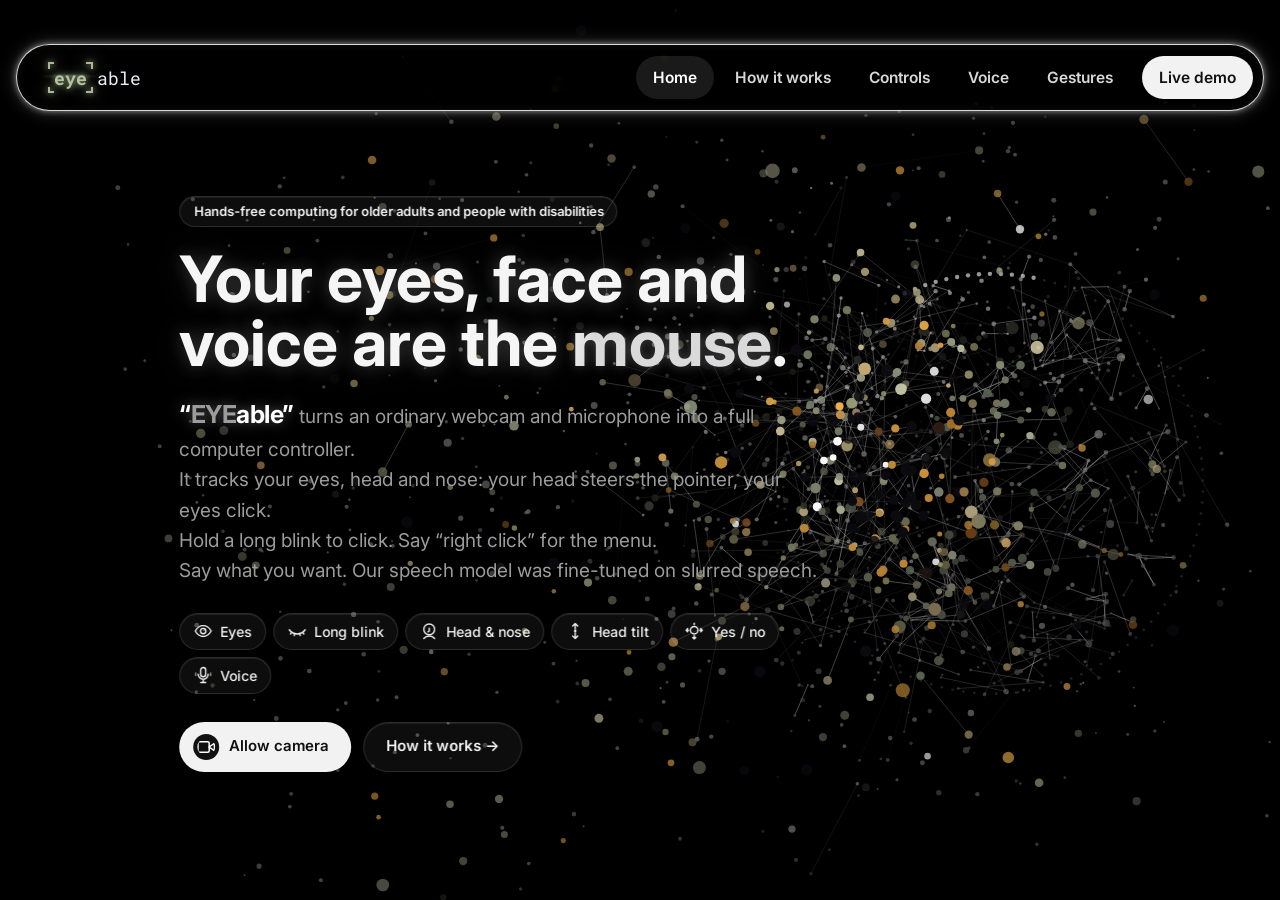
==== commit 17b02df0: "Merge Nhi's UI update, rename website to EYEable, lite voice fixes" ====
--- a/diseyeble-frontend/diseyeble-frontend/index.html
+++ b/diseyeble-frontend/diseyeble-frontend/index.html
@@ -3,7 +3,7 @@
 <head>
 <meta charset="utf-8">
 <meta name="viewport" content="width=device-width,initial-scale=1,viewport-fit=cover">
-<title>diseyeble</title>
+<title>eyeable</title>
 <meta name="claude:viewport-fit-sides" content="cover">
 <link rel="preconnect" href="https://fonts.googleapis.com">
 <link rel="preconnect" href="https://fonts.gstatic.com" crossorigin>
@@ -43,7 +43,7 @@
 <div class="bgimg" aria-hidden="true"><i></i><i></i><i></i><i></i><i></i><i></i></div>
 <header class="top">
   <div class="wrap">
-    <a class="brand" href="#intro" data-go="intro" aria-label="Diseyeble home"><span class="wordmark wm2" role="img" aria-label="diseyeble"><span class="wm2-a">dis</span><span class="wm2-eye"><i class="wc wc-tl"></i><i class="wc wc-tr"></i><i class="wc wc-bl"></i><i class="wc wc-br"></i><b>eye</b></span><span class="wm2-a">ble</span></span></a>
+    <a class="brand" href="#intro" data-go="intro" aria-label="Eyeable home"><span class="wordmark wm2" role="img" aria-label="eyeable"><span class="wm2-eye"><i class="wc wc-tl"></i><i class="wc wc-tr"></i><i class="wc wc-bl"></i><i class="wc wc-br"></i><b>eye</b></span><span class="wm2-a">able</span></span></a>
     <nav class="pagelinks" aria-label="Pages">
       <button data-page-go="0">Home</button><button data-page-go="1">How it works</button><button data-page-go="2">Controls</button><button data-page-go="3">Voice</button><button data-page-go="4">Gestures</button>
       <button class="nav-demo" id="tab-demo" data-go="demo" aria-selected="false">Live demo</button>
@@ -53,6 +53,7 @@
 </header>
 
 <!-- ======================= SCREEN 1: INTRODUCTION ======================= -->
+<canvas id="howDots" aria-hidden="true"></canvas>
 <main id="intro">
   <section class="hero-band ipage" id="pg-home" data-page="0" aria-label="Home">
   <canvas id="peepCanvas" aria-hidden="true"></canvas>
@@ -61,7 +62,7 @@
       <div>
         <div class="eyebrow">Hands-free computing for older adults and people with disabilities</div>
         <h1>Your eyes, face and voice are the <em>mouse</em>.</h1>
-        <p class="lead lead-lines"><span class="lead-name">&ldquo;dis<b>EYE</b>ble&rdquo;</span> turns an ordinary webcam and microphone into a full computer controller.<br>
+        <p class="lead lead-lines"><span class="lead-name">&ldquo;<b>EYE</b>able&rdquo;</span> turns an ordinary webcam and microphone into a full computer controller.<br>
           It tracks your eyes, head and nose: your head steers the pointer, your eyes click.<br>
           Hold a long blink to click. Say &ldquo;right click&rdquo; for the menu.<br>
           Say what you want. Our speech model was fine-tuned on slurred speech.</p>
@@ -79,13 +80,12 @@
         </div>
       </div>
 
-      <div class="hero-eye" id="heroEye" aria-label="Peep, the diseyeble mascot: an iris made of coloured dots that follows your pointer"></div>
+      <div class="hero-eye" id="heroEye" aria-label="Peep, the eyeable mascot: an iris made of coloured dots that follows your pointer"></div>
     </div>
   </div>
   </section>
 
   <section class="ipage" id="pg-how" data-page="1" aria-label="How it works" hidden>
-    <canvas id="howDots" aria-hidden="true"></canvas>
     <div class="wrap ipage-in">
       <span class="ipage-num label">02 / 05 · How it works</span>
 
@@ -93,7 +93,7 @@
       <div class="how-left">
         <div class="sec-head">
           <h2>How eye tracking works with a normal webcam</h2>
-          <p>No special hardware. In every webcam frame diseyeble tracks your eyes, head and nose. Your head steers the pointer like a mouse, your eyes click and confirm, and optional eye-pull and nose-assist modes help it travel. A long, deliberate blink clicks; ordinary blinks are ignored.</p>
+          <p>No special hardware. In every webcam frame eyeable tracks your eyes, head and nose. Your head steers the pointer like a mouse, your eyes click and confirm, and optional eye-pull and nose-assist modes help it travel. A long, deliberate blink clicks; ordinary blinks are ignored.</p>
         </div>
         <div class="lab-viz" id="howLab">
           <span class="label" style="color:inherit;opacity:.7">Try it · move your mouse over this panel</span>
@@ -145,8 +145,8 @@
         <div class="steps" id="howSteps">
           <div class="step"><span class="n">01</span><div><h3>Find the face</h3><p>Each webcam frame is scanned for a face and 478 landmark points, including the eyes, nose and mouth.</p></div></div>
           <div class="step"><span class="n">02</span><div><h3>Measure eyes, head and nose</h3><p>The iris centre is compared with the eye corners. The turn of your head and the tip of your nose are compared with your own resting face.</p></div></div>
-          <div class="step"><span class="n">03</span><div><h3>Calibrate in 2 seconds</h3><p>When the camera first sees you, the pointer jumps to the middle of the screen: look at it for a moment. diseyeble learns where &ldquo;straight ahead&rdquo; is for your head and eyes. Say &ldquo;calibrate&rdquo; to do it again.</p></div></div>
-          <div class="step"><span class="n">04</span><div><h3>Point, blink and act</h3><p>Your head steers the pointer: small turns aim finely, quick turns go far. Optional modes let your eyes pull it toward where you look, or your nose carry it to the screen edges. A filter smooths jitter and small wobbles, and diseyeble moves the real mouse. A long blink clicks exactly where the pointer is.</p></div></div>
+          <div class="step"><span class="n">03</span><div><h3>Calibrate in 2 seconds</h3><p>When the camera first sees you, the pointer jumps to the middle of the screen: look at it for a moment. eyeable learns where &ldquo;straight ahead&rdquo; is for your head and eyes. Say &ldquo;calibrate&rdquo; to do it again.</p></div></div>
+          <div class="step"><span class="n">04</span><div><h3>Point, blink and act</h3><p>Your head steers the pointer: small turns aim finely, quick turns go far. Optional modes let your eyes pull it toward where you look, or your nose carry it to the screen edges. A filter smooths jitter and small wobbles, and eyeable moves the real mouse. A long blink clicks exactly where the pointer is.</p></div></div>
         </div>
         <div class="how-next"><button class="btn btn-ghost" data-page-go="2">Controls →</button></div>
       </div>
@@ -180,7 +180,7 @@
 
     <div class="sec-head">
       <h2>Speech others find hard to follow.<br>Understood.</h2>
-      <p>Standard speech recognition struggles with slurred speech. On recordings of people with dysarthria (speech affected by cerebral palsy or ALS), the standard Whisper model got 41% of words wrong, and 71% for the most severely affected speaker. So we taught it to listen better.</p>
+      <p>Standard Whisper gets 41% of words wrong on slurred (dysarthric) speech. So we taught it to listen better.</p>
     </div>
     <div class="vx">
       <div class="vx-live" id="vxLive">
@@ -195,12 +195,12 @@
         <div class="vx-ask" id="vxAsk"><span>Real mishearing from our testing</span><em>fixed</em></div>
       </div>
       <div class="vx-feats">
-        <div class="vf"><span class="vf-n">01</span><div><h3>Fine-tuned on dysarthric speech</h3><p>Whisper large-v3-turbo (LoRA) on TORGO: 5 speakers to train, 1 to choose settings, 2 kept apart for testing. LibriSpeech mixed in so it doesn&rsquo;t forget ordinary voices.</p></div></div>
-        <div class="vf"><span class="vf-n">02</span><div><h3>Errors cut by more than half</h3><p>On 2 test speakers it never heard: <b>41.4% &rarr; 19.4%</b> of words wrong. Severely affected <b>71.3% &rarr; 37.4%</b>. Typical speech unchanged, about 0.1 s per 5 s clip.</p></div></div>
-        <div class="vf"><span class="vf-n">03</span><div><h3>Time to speak</h3><p>Sentence pause adjustable 1&ndash;4 s, questions wait 12 s, nothing is typed until you say yes or blink. &ldquo;Use original&rdquo; brings back your exact words.</p></div></div>
-        <div class="vf"><span class="vf-n">04</span><div><h3>Forgiving commands</h3><p>About 60 commands, several ways to say each. Filler words dropped, near-misses still match, known mishearings count only when an answer is expected.</p></div></div>
-        <div class="vf"><span class="vf-n">05</span><div><h3>Only your voice</h3><p>Speech counts only when the camera saw your mouth moving as it was said, so other people talking don&rsquo;t trigger commands.</p></div></div>
-        <div class="vf"><span class="vf-n">06</span><div><h3>Your own voice, optionally</h3><p>Record about 150 everyday phrases to adapt it (experimental). Needs your consent, stays on your PC; &ldquo;delete my voice data&rdquo; removes it.</p></div></div>
+        <div class="vf"><span class="vf-n">01</span><div><h3>Fine-tuned on dysarthric speech</h3><p>Whisper large-v3-turbo, trained on the TORGO database.</p></div></div>
+        <div class="vf"><span class="vf-n">02</span><div><h3>Errors cut by more than half</h3><p><b>41.4% &rarr; 19.4%</b> word errors on 2 unseen speakers.</p></div></div>
+        <div class="vf"><span class="vf-n">03</span><div><h3>Time to speak</h3><p>Pause up to 4 s. Nothing is typed until you say yes or blink.</p></div></div>
+        <div class="vf"><span class="vf-n">04</span><div><h3>Forgiving commands</h3><p>About 60 commands, many ways to say each.</p></div></div>
+        <div class="vf"><span class="vf-n">05</span><div><h3>Only your voice</h3><p>Counts only when the camera sees your mouth move.</p></div></div>
+        <div class="vf"><span class="vf-n">06</span><div><h3>Your own voice, optionally</h3><p>Record about 150 phrases to adapt it. Stays on your PC.</p></div></div>
       </div>
     </div>
     <p class="gnote vx-note"><b>Details and limits:</b> sentences 27.3% &rarr; 13.8%, single words 74.8% &rarr; 32.6%, mildly affected speaker 15.3% &rarr; 3.6%; typical speech 1.98% &rarr; 2.01%. A research result on 2 test speakers, not a clinical claim: TORGO speakers read the same prompts, so the sentence wording (not the voices) appeared in training, and the check on brand-new sentences had only 5 sentences, too few to judge. TORGO&rsquo;s licence keeps the tuned model on our PC, so the public download uses standard Whisper. English only for now; Vietnamese is a future goal.</p>
@@ -214,20 +214,20 @@
 
     <div class="sec-head">
       <h2>Gesture map.<br>One move, one action.</h2>
-      <p>The default mapping. Everything runs on the laptop: frames, audio and screenshots stay in memory and are never saved (the only exception is the voice pack you choose to record).</p>
+      <p>Everything runs on your laptop. Nothing is saved, except a voice pack you choose to record.</p>
     </div>
     <div class="gx">
       <div class="gx-list" role="tablist" aria-label="Gestures">
         <button class="gr on" type="button" data-g="0" aria-selected="true"><span class="gr-n">01</span><span class="gr-do">Turn your head</span><span class="gr-tag">Move pointer</span><template>Like a mouse: small turns aim finely, quick turns go far. Optional eye pull and nose assist. Set by a one-look calibration.</template></button>
-        <button class="gr" type="button" data-g="1" aria-selected="false"><span class="gr-n">02</span><span class="gr-do">Hold a long blink</span><span class="gr-tag">Left click · exact spot</span><template>Both eyes shut <b>0.4 – 1.6 s</b>; also answers yes. Ordinary blinks and winks never click; the pointer freezes while your eyes are shut.</template></button>
-        <button class="gr" type="button" data-g="2" aria-selected="false"><span class="gr-n">03</span><span class="gr-do">Raise your eyebrows</span><span class="gr-tag">Yes</span><template>Answers a waiting question or text. Not a click; ignored while you are talking.</template></button>
-        <button class="gr" type="button" data-g="3" aria-selected="false"><span class="gr-n">04</span><span class="gr-do">Shake your head</span><span class="gr-tag">No · cancel</span><template>Two quick swings of about <b>14°</b>. Cancels a question or drops waiting text.</template></button>
-        <button class="gr" type="button" data-g="4" aria-selected="false"><span class="gr-n">05</span><span class="gr-do">Tilt toward a shoulder</span><span class="gr-tag">Scroll · one step</span><template>About <b>18°</b>, held <b>0.4 s</b>: left scrolls up, right scrolls down.</template></button>
-        <button class="gr" type="button" data-g="5" aria-selected="false"><span class="gr-n">06</span><span class="gr-do">Say &ldquo;scroll&rdquo;, then chin up / down</span><span class="gr-tag">Scroll · smooth</span><template>The further you move, the faster. &ldquo;Stop&rdquo;, a blink or a raise ends it; it also stops after <b>10 s</b>.</template></button>
-        <button class="gr" type="button" data-g="6" aria-selected="false"><span class="gr-n">07</span><span class="gr-do">Say &ldquo;click&rdquo;</span><span class="gr-tag">Left click · snaps</span><template><b>UI-Venus 1.5</b> moves the click onto the nearest button within <b>150 px</b>; at once if you&rsquo;re already on a link.</template></button>
-        <button class="gr" type="button" data-g="7" aria-selected="false"><span class="gr-n">08</span><span class="gr-do">Say &ldquo;click Send&rdquo;</span><span class="gr-tag">Find &amp; click · asks first</span><template><b>UI-Venus 1.5</b> finds the button on screen, then you confirm.</template></button>
-        <button class="gr" type="button" data-g="8" aria-selected="false"><span class="gr-n">09</span><span class="gr-do">Say &ldquo;right click&rdquo;</span><span class="gr-tag">Right click</span><template>Opening and closing your mouth can do it too (optional, off by default).</template></button>
-        <button class="gr" type="button" data-g="9" aria-selected="false"><span class="gr-n">10</span><span class="gr-do">Rest the pointer on a button</span><span class="gr-tag">Left click · optional</span><template>Dwell of <b>1.0 s</b>, off by default; say &ldquo;start clicking&rdquo;. Buttons and links only.</template></button>
+        <button class="gr" type="button" data-g="1" aria-selected="false"><span class="gr-n">02</span><span class="gr-do">Hold a long blink</span><span class="gr-tag">Left click · exact spot</span><template>Eyes shut <b>0.4 – 1.6 s</b>. Normal blinks never click.</template></button>
+        <button class="gr" type="button" data-g="2" aria-selected="false"><span class="gr-n">03</span><span class="gr-do">Raise your eyebrows</span><span class="gr-tag">Yes</span><template>Answers a waiting question. Not a click.</template></button>
+        <button class="gr" type="button" data-g="3" aria-selected="false"><span class="gr-n">04</span><span class="gr-do">Shake your head</span><span class="gr-tag">No · cancel</span><template>Two quick swings of about <b>14°</b>. Cancels a question.</template></button>
+        <button class="gr" type="button" data-g="4" aria-selected="false"><span class="gr-n">05</span><span class="gr-do">Tilt toward a shoulder</span><span class="gr-tag">Scroll · one step</span><template>About <b>18°</b>, held <b>0.4 s</b>. Left scrolls up, right scrolls down.</template></button>
+        <button class="gr" type="button" data-g="5" aria-selected="false"><span class="gr-n">06</span><span class="gr-do">Say &ldquo;scroll&rdquo;, then chin up / down</span><span class="gr-tag">Scroll · smooth</span><template>Move further to scroll faster. Say &ldquo;stop&rdquo; to end.</template></button>
+        <button class="gr" type="button" data-g="6" aria-selected="false"><span class="gr-n">07</span><span class="gr-do">Say &ldquo;click&rdquo;</span><span class="gr-tag">Left click · snaps</span><template><b>UI-Venus 1.5</b> snaps the click to the nearest button within <b>150 px</b>.</template></button>
+        <button class="gr" type="button" data-g="7" aria-selected="false"><span class="gr-n">08</span><span class="gr-do">Say &ldquo;click Send&rdquo;</span><span class="gr-tag">Find &amp; click · asks first</span><template><b>UI-Venus 1.5</b> finds the button, then you confirm.</template></button>
+        <button class="gr" type="button" data-g="8" aria-selected="false"><span class="gr-n">09</span><span class="gr-do">Say &ldquo;right click&rdquo;</span><span class="gr-tag">Right click</span><template>Opening and closing your mouth works too (off by default).</template></button>
+        <button class="gr" type="button" data-g="9" aria-selected="false"><span class="gr-n">10</span><span class="gr-do">Rest the pointer on a button</span><span class="gr-tag">Left click · optional</span><template>Dwell of <b>1.0 s</b>, off by default.</template></button>
         <button class="gr" type="button" data-g="10" aria-selected="false"><span class="gr-n">11</span><span class="gr-do">Say &ldquo;pause&rdquo; / &ldquo;resume&rdquo;</span><span class="gr-tag">Stop · restart</span><template>While paused, only &ldquo;resume&rdquo; and &ldquo;quit&rdquo; work.</template></button>
       </div>
       <div class="gx-panel" role="tabpanel">
@@ -289,7 +289,7 @@
           </div>
           <div class="running" id="runBar" hidden><span class="label" style="color:inherit;opacity:.7">Demo</span><span class="stepTxt" id="stepTxt">Starting…</span><button id="stopDemo">Stop</button></div>
           <div class="plot-wrap"><canvas id="plot" width="660" height="420" aria-label="Live signal chart for brow, mouth, pitch and yaw"></canvas></div>
-          <div class="sim-row">
+          <div class="sim-row rail-off">
             <span class="label">Simulate</span>
             <button id="sBrow" title="Eyebrows up 0.3 → left click, snapped to the nearest button">⌒ Brow</button>
             <button id="sMouth" title="Mouth open 0.5 s → right click">◯ Mouth</button>
@@ -299,13 +299,13 @@
             <button id="sNod" title="Nod 12° → yes (while dictating)">↧ Nod</button>
             <button id="sNat" title="Normal blink → ignored, never clicks">Blink (ignored)</button>
           </div>
-          <dl class="cam-legend">
+          <dl class="cam-legend rail-off">
             <div><dt>brow</dt><dd>eyebrow raise above your resting face. Over 0.25 = click</dd></div>
             <div><dt>mouth</dt><dd>mouth opening. Open 0.3 – 1.5 s, then close = right click</dd></div>
             <div><dt>pitch</dt><dd>head up / down. Held = scroll, a quick small nod = yes</dd></div>
             <div><dt>yaw</dt><dd>head turn left / right. A big swing = shake (no)</dd></div>
           </dl>
-<section class="card">
+<section class="card rail-off">
           <div class="card-h"><h3>Detected signals</h3><span class="label" id="clock">00:00</span></div>
           <div class="signals">
             <div class="sig" id="sigGaze"><svg viewBox="0 0 24 24" fill="none" stroke="currentColor" stroke-width="2" stroke-linecap="round" stroke-linejoin="round"><path d="M2.5 12S6 5.5 12 5.5 21.5 12 21.5 12 18 18.5 12 18.5 2.5 12 2.5 12Z"/><circle cx="12" cy="12" r="3.2"/><circle cx="13.2" cy="10.8" r=".9" fill="currentColor" stroke="none"/></svg><b>Gaze</b><small id="gazeXY">0, 0</small></div>
@@ -339,7 +339,7 @@
           <div class="chips" id="chips"></div>
         </section>
 
-        <section class="card set">
+        <section class="card set rail-off">
           <div class="card-h" style="margin:0"><h3>Settings</h3><button class="mini-btn" id="calibBtn">Calibrate · 1 look</button></div>
           <div class="tg"><span id="l1">Eyebrow raise to click</span><button class="sw" role="switch" aria-checked="true" aria-labelledby="l1" id="swBrow"></button></div>
           <div class="tg"><span id="l3">Open mouth for right click</span><button class="sw" role="switch" aria-checked="true" aria-labelledby="l3" id="swMouth"></button></div>
@@ -354,7 +354,7 @@
       <section class="main">
         <div class="statusbar">
           <span class="pill" id="trackPill"><span class="dot"></span><span id="trackTxt">Tracking</span></span>
-          <span class="pill">Pointer <b id="accTxt" style="font-family:var(--f-mono)">eyes</b></span>
+          <span class="pill">Pointer <b id="accTxt" style="font-family:var(--f-mono)">simulated</b></span>
           <span class="grow"></span>
           <button class="mini-btn" id="pauseBtn">Pause <span class="kbd">P</span></button>
         </div>
@@ -367,18 +367,19 @@
                 <button class="dicon" data-act="open:youtube"><span class="ai vt"></span>YouTube</button>
                 <button class="dicon" data-act="open:mail"><span class="ai ml"></span>Mail</button>
                 <button class="dicon" data-act="toast:This PC"><span class="ai fx"></span>This PC</button>
+                <button class="dicon" data-act="toast:Recycle Bin is empty"><span class="ai rb"></span>Recycle Bin</button>
               </div>
 
               <div class="win" id="winBrowser" hidden>
                 <div class="titlebar">
-                  <div class="tabs-row"><div class="wtab"><span class="fav" id="tabFav"></span><span id="tabTitle">New Tab</span></div></div>
+                  <div class="tabs-row"><div class="wtab"><span class="fav" id="tabFav"></span><span id="tabTitle">New Tab</span><i class="wtab-x" aria-hidden="true"><svg viewBox="0 0 24 24" fill="none" stroke="currentColor" stroke-width="1.8" stroke-linecap="round" stroke-linejoin="round" ><path d="M7 7l10 10M17 7L7 17"/></svg></i></div><i class="wtab-new" aria-hidden="true"><svg viewBox="0 0 24 24" fill="none" stroke="currentColor" stroke-width="1.8" stroke-linecap="round" stroke-linejoin="round" ><path d="M12 6v12M6 12h12"/></svg></i></div>
                   <div class="wbtns"><button class="wbtn" data-act="min:browser">—</button><button class="wbtn">▢</button><button class="wbtn x" data-act="close:browser">✕</button></div>
                 </div>
                 <div class="toolbar">
                   <button class="nb" data-act="back" aria-label="Back">←</button>
                   <button class="nb" data-act="fwd" aria-label="Forward">→</button>
                   <button class="nb" data-act="reload" aria-label="Reload">↻</button>
-                  <div class="omni"><svg width="13" height="13" viewBox="0 0 24 24" fill="none" stroke="#5f6368" stroke-width="2"><rect x="4" y="11" width="16" height="10" rx="2"/><path d="M8 11V7a4 4 0 0 1 8 0v4"/></svg><span id="omni">google.com</span></div>
+                  <div class="omni"><svg width="13" height="13" viewBox="0 0 24 24" fill="none" stroke="#5f6368" stroke-width="2"><rect x="4" y="11" width="16" height="10" rx="2"/><path d="M8 11V7a4 4 0 0 1 8 0v4"/></svg><span id="omni">google.com</span><i class="omni-star" aria-hidden="true"><svg viewBox="0 0 24 24" fill="none" stroke="currentColor" stroke-width="1.8" stroke-linecap="round" stroke-linejoin="round" ><path d="M12 3.6l2.6 5.3 5.8.8-4.2 4.1 1 5.8-5.2-2.7-5.2 2.7 1-5.8-4.2-4.1 5.8-.8z"/></svg></i></div><span class="tb-prof" aria-hidden="true">A</span><i class="tb-dots" aria-hidden="true"><svg viewBox="0 0 24 24" fill="none" stroke="currentColor" stroke-width="1.8" stroke-linecap="round" stroke-linejoin="round" ><circle cx="12" cy="5.5" r="1.2" fill="currentColor"/><circle cx="12" cy="12" r="1.2" fill="currentColor"/><circle cx="12" cy="18.5" r="1.2" fill="currentColor"/></svg></i>
                 </div>
                 <div class="wbody"><div class="page"><div class="page-inner" id="bPage"></div></div></div>
               </div>
@@ -390,13 +391,22 @@
               </div>
 
               <div class="startmenu" id="startMenu" hidden>
-                <h4>Pinned</h4>
+                <div class="sm-search"><svg viewBox="0 0 24 24" fill="none" stroke="currentColor" stroke-width="1.8" stroke-linecap="round" stroke-linejoin="round" ><circle cx="11" cy="11" r="6.5"/><path d="M20 20l-4.2-4.2"/></svg><span>Search for apps, settings, and documents</span></div>
+                <div class="sm-h"><h4>Pinned</h4><span class="sm-all">All ›</span></div>
                 <div class="sm-grid">
                   <button class="sm-app" data-act="open:browser"><span class="ai br"></span>Chrome</button>
                   <button class="sm-app" data-act="open:youtube"><span class="ai vt"></span>YouTube</button>
                   <button class="sm-app" data-act="open:mail"><span class="ai ml"></span>Mail</button>
                   <button class="sm-app" data-act="toast:Settings"><span class="ai fx"></span>Settings</button>
                 </div>
+                <div class="sm-h"><h4>Recommended</h4><span class="sm-all">More ›</span></div>
+                <div class="sm-rec">
+                  <div><span class="doc d1"></span><b>Grocery list</b><small>Yesterday at 5:12 PM</small></div>
+                  <div><span class="doc d2"></span><b>Family photos</b><small>Mon at 9:40 AM</small></div>
+                  <div><span class="doc d3"></span><b>Doctor appointments</b><small>Oct 20</small></div>
+                  <div><span class="doc d1"></span><b>Bus timetable</b><small>Oct 18</small></div>
+                </div>
+                <div class="sm-foot"><span class="sm-user"><i>A</i>Alex</span><i class="sm-pow" aria-hidden="true"><svg viewBox="0 0 24 24" fill="none" stroke="currentColor" stroke-width="1.8" stroke-linecap="round" stroke-linejoin="round" ><path d="M12 3v8"/><path d="M6.4 6.6a8 8 0 1 0 11.2 0"/></svg></i></div>
               </div>
 
               <div class="osk" id="osk" hidden></div>
@@ -404,15 +414,16 @@
               <div id="wtoastSlot"></div>
 
               <div class="taskbar">
+                <div class="tb-weather" aria-hidden="true"><span class="sun"></span><span><b>72°F</b><small>Sunny</small></span></div>
                 <button class="tb" data-act="start" id="tbStart" aria-label="Start"><svg width="20" height="20" viewBox="0 0 24 24"><rect x="2" y="2" width="9.5" height="9.5" rx="1.5" fill="#2F7FE0"/><rect x="12.5" y="2" width="9.5" height="9.5" rx="1.5" fill="#2F7FE0"/><rect x="2" y="12.5" width="9.5" height="9.5" rx="1.5" fill="#2F7FE0"/><rect x="12.5" y="12.5" width="9.5" height="9.5" rx="1.5" fill="#2F7FE0"/></svg></button>
                 <div class="tb-search"><svg width="14" height="14" viewBox="0 0 24 24" fill="none" stroke="currentColor" stroke-width="2"><circle cx="11" cy="11" r="7"/><path d="M21 21l-5-5"/></svg>Search</div>
                 <button class="tb" data-act="open:browser" id="tbBrowser" aria-label="Chrome"><span class="ai br"></span></button>
                 <button class="tb" data-act="open:mail" id="tbMail" aria-label="Mail"><span class="ai ml"></span></button>
                 <button class="tb" data-act="toast:File Explorer" aria-label="File Explorer"><span class="ai fx"></span></button>
-                <div class="tray"><span>ENG</span><span>📶 <span id="trayVol" title="Volume">🔊</span> 🔋</span><span class="clock" id="trayClock">9:41 AM<br>24/10/2026</span></div>
-              </div>
-
-              <div class="gaze" id="gaze"><svg viewBox="0 0 58 58"><circle class="track" cx="29" cy="29" r="25" fill="none" stroke-width="4"/><circle class="prog" id="prog" cx="29" cy="29" r="25" fill="none" stroke-width="4" stroke-dasharray="157.1" stroke-dashoffset="157.1"/></svg><div class="core"></div><span class="glabel" id="glabel">BLINK · CLICK</span></div>
+                <div class="tray"><i class="tray-chev" aria-hidden="true"><svg viewBox="0 0 24 24" fill="none" stroke="currentColor" stroke-width="1.8" stroke-linecap="round" stroke-linejoin="round" ><path d="M7 14l5-5 5 5"/></svg></i><span>ENG</span><span class="tray-ic"><svg viewBox="0 0 24 24" fill="none" stroke="currentColor" stroke-width="2" stroke-linecap="round"><path d="M2.5 9a14 14 0 0 1 19 0M5.5 12.5a9.5 9.5 0 0 1 13 0M8.6 16a5 5 0 0 1 6.8 0"/><circle cx="12" cy="19.3" r="1.2" fill="currentColor" stroke="none"/></svg><svg id="trayVol" role="img" aria-label="Volume" viewBox="0 0 24 24" fill="none" stroke="currentColor" stroke-width="2" stroke-linecap="round" stroke-linejoin="round"><path d="M4 9.5h3.5L12 6v12l-4.5-3.5H4z" fill="currentColor"/><path d="M15.5 9.2a4 4 0 0 1 0 5.6M18.3 6.6a7.6 7.6 0 0 1 0 10.8"/></svg><svg viewBox="0 0 26 24" fill="none" stroke="currentColor" stroke-width="1.8"><rect x="2" y="7" width="19" height="10" rx="2.6"/><rect x="4.4" y="9.4" width="11.5" height="5.2" rx="1.2" fill="currentColor" stroke="none"/><path d="M23.4 10.4v3.2" stroke-linecap="round" stroke-width="2.2"/></svg></span><span class="clock" id="trayClock">9:41 AM<br>24/10/2026</span><i class="tray-bell" aria-hidden="true"><svg viewBox="0 0 24 24" fill="none" stroke="currentColor" stroke-width="1.8" stroke-linecap="round" stroke-linejoin="round" ><path d="M6 16V11a6 6 0 0 1 12 0v5l1.5 2h-15z"/><path d="M10 20.5a2 2 0 0 0 4 0"/></svg></i></div>
+              </div>
+
+              <div class="gaze" id="gaze"><svg viewBox="0 0 58 58"><circle class="track" cx="29" cy="29" r="25" fill="none" stroke-width="4"/><circle class="prog" id="prog" cx="29" cy="29" r="25" fill="none" stroke-width="4" stroke-dasharray="157.1" stroke-dashoffset="157.1"/></svg><div class="core"></div><svg class="arrow" viewBox="0 0 20 28" aria-hidden="true"><path d="M2 1.5v21.2l5.3-5.1 3.4 8 3.4-1.5-3.4-7.8h7.3z" fill="#fff" stroke="#111" stroke-width="1.4" stroke-linejoin="round"/></svg><span class="glabel" id="glabel">BLINK · CLICK</span></div>
               <div class="calib" id="calib" hidden><div class="msg" id="calibMsg"></div><div class="pt" id="calibPt" hidden></div></div>
             </div>
           </div>
--- a/diseyeble-frontend/diseyeble-frontend/css/style.css
+++ b/diseyeble-frontend/diseyeble-frontend/css/style.css
@@ -354,7 +354,7 @@
 
 .monitor-scroll{overflow-x:auto;border-radius:18px}
 .monitor{background:#1C1C1C;border-radius:18px;padding:10px 10px 20px;position:relative;min-width:760px}
-.monitor::after{content:"diseyeble · simulated Windows desktop";position:absolute;bottom:3px;left:0;right:0;text-align:center;font-family:var(--f-mono);font-size:10px;color:#9A9B7A;letter-spacing:.1em}
+.monitor::after{content:"eyeable · simulated Windows desktop";position:absolute;bottom:3px;left:0;right:0;text-align:center;font-family:var(--f-mono);font-size:10px;color:#9A9B7A;letter-spacing:.1em}
 
 /* ---- simulated Windows world (fixed light palette, independent of page theme) ---- */
 .screen{position:relative;height:660px;border-radius:8px;overflow:hidden;font-family:var(--f-win);color:#1B1B1F;cursor:crosshair;user-select:none;
@@ -745,7 +745,8 @@
 
 /* How it works: soft twinkling dots in Peep's colours */
 #howDots{position:fixed;inset:0;width:100vw;height:100vh;z-index:0;pointer-events:none;opacity:0;transition:opacity 1.2s ease}
-#pg-how:not([hidden]) #howDots{opacity:1}
+#howDots.on{opacity:1}
+main#intro,main#demo{position:relative}
 #pg-how > .wrap{position:relative;z-index:1}
 .gnote{margin:10px 2px 0;font-size:13px;color:var(--muted)}
 .gnote b{color:var(--ink);font-weight:600}
@@ -834,7 +835,7 @@
 #pg-controls{overflow-x:clip}
 .ctl-ghost{position:fixed;z-index:5;pointer-events:none;border-radius:var(--r);border:1px solid rgba(255,255,255,.7);background:linear-gradient(90deg,rgba(143,227,106,.18),rgba(255,255,255,.06));box-shadow:0 0 18px rgba(143,227,106,.35),inset 0 0 20px rgba(255,255,255,.08)}
 
-/* ===== Live demo, engine connected: camera-only rail, the Diseyeble card on the simulated screen ===== */
+/* ===== Live demo, engine connected: camera-only rail, the EYEable card on the simulated screen ===== */
 .cam img#camLive{position:absolute;inset:0;width:100%;height:100%;object-fit:cover;display:block}
 .cam.live{aspect-ratio:16/9}
 .cam.live canvas{display:none}
@@ -934,8 +935,8 @@
 .vf p b{color:#E8F5DF;font-weight:600}
 #pg-voice .vx{grid-template-columns:minmax(0,.86fr) minmax(0,1.24fr);height:clamp(380px,54vh,520px)}
 #pg-voice .vf{padding:10px 16px;grid-template-columns:34px minmax(0,1fr)}
-#pg-voice .vf h3{font-size:14px;margin-bottom:3px}
-#pg-voice .vf p{font-size:12.3px;line-height:1.42}
+#pg-voice .vf h3{font-size:15.5px;margin-bottom:4px}
+#pg-voice .vf p{font-size:13.5px;line-height:1.45}
 #pg-voice .vf-n{font-size:18px}
 .gx-foot .btn{flex:none;white-space:nowrap}
 #pg-voice .sec-head p{max-width:60ch}
@@ -1003,3 +1004,146 @@
 @media (max-width:1100px){#pg-gestures .sec-head{flex-wrap:wrap}.gx{grid-template-columns:1fr;grid-template-rows:none;height:auto}.gr{flex:none;height:52px}.gr.on{translate:0 0}.gx-panel{height:460px}.gx-cta{flex-wrap:wrap}}
 @media (max-width:640px){.gx-mid{grid-template-columns:1fr}.gx-img{display:none}.gx-head{grid-template-columns:auto 1fr}.gx-res{grid-column:1/-1;text-align:left}.gr-tag{display:none}.gr{grid-template-columns:30px 1fr}.gx-foot{flex-wrap:wrap}}
 .vx-note{margin:14px 2px 0;font-size:12px;line-height:1.45;opacity:.8;max-width:none}
+.rail .rail-off{display:none!important}
+
+/* ===== Demo desktop polish: icons, contrast, visibility ===== */
+.screen{background:linear-gradient(90deg,rgba(10,12,16,.38),rgba(10,12,16,0) 24%),radial-gradient(120% 90% at 80% 110%,#F6F1E8 0%,#D9D8D3 34%,#9C9D99 66%,#4E4F4C 100%)}
+.ai{position:relative;display:grid;place-items:center;overflow:hidden;isolation:isolate}
+.ai::before{content:"";position:absolute;inset:0;border-radius:inherit;background:linear-gradient(180deg,rgba(255,255,255,.38),rgba(255,255,255,0) 46%);pointer-events:none;z-index:0}
+.ai::after{content:"";position:absolute;inset:0;border-radius:inherit;box-shadow:inset 0 0 0 1px rgba(255,255,255,.28),inset 0 -2px 4px rgba(0,0,0,.18);pointer-events:none}
+.ai svg{position:relative;z-index:1;filter:drop-shadow(0 1px 1px rgba(0,0,0,.18))}
+.ai.br{background:linear-gradient(145deg,#5AA2FF 0%,#2F6BEA 52%,#1C46B8 100%)}
+.ai.ml{background:linear-gradient(145deg,#8B7CFF 0%,#5B5BF0 50%,#3C3FCF 100%)}
+.ai.vt{background:linear-gradient(145deg,#FF8A5B 0%,#F4516C 55%,#D2245A 100%)}
+.ai.fx{background:linear-gradient(145deg,#FFD978 0%,#F7B947 55%,#E8952A 100%)}
+.dicons{gap:4px}
+.dicon{width:84px;padding:9px 4px 7px;gap:6px;font-size:12.5px;font-weight:500;letter-spacing:.1px;text-shadow:0 1px 2px rgba(0,0,0,.85),0 0 8px rgba(0,0,0,.5);transition:background .15s,border-color .15s}
+.dicon .ai{width:48px;height:48px;border-radius:13px;box-shadow:0 6px 14px -4px rgba(0,0,0,.5),0 2px 4px rgba(0,0,0,.25)}
+.dicon .ai svg{width:28px;height:28px}
+.dicon:hover,.dicon.hot{background:rgba(255,255,255,.16)!important;border-color:rgba(255,255,255,.38)!important;outline:0!important;box-shadow:0 0 0 2px rgba(143,227,106,.75)}
+.tb .ai{width:28px;height:28px;border-radius:8px;box-shadow:0 2px 5px rgba(0,0,0,.22)}
+.tb .ai svg{width:18px;height:18px}
+.tb.active::after{background:#2F6BEA}
+.tray-ic{display:flex;align-items:center;gap:7px;color:#2A2F3A}
+.tray-ic svg{width:16px;height:16px}
+.sm-app .ai{width:40px;height:40px;border-radius:11px;box-shadow:0 4px 10px -3px rgba(0,0,0,.35)}
+.sm-app .ai svg{width:24px;height:24px}
+.sc .ai{width:46px;height:46px;border-radius:50%}
+.wtitle .ai,.wtoast .ai{display:grid}
+/* gaze pointer readable on light AND dark surfaces */
+.gaze .core{background:#111;border:2px solid #fff;box-shadow:0 0 0 2px rgba(17,17,17,.55),0 0 16px rgba(0,0,0,.55)}
+.gaze .track{stroke:rgba(17,17,17,.28)}
+/* on-screen keyboard: hovered key was dark text on a dark key */
+.osk .hot,.osk-sug .hot{background:#F2F2F2!important;color:#111!important;box-shadow:0 0 0 2px #8FE36A,0 0 14px rgba(143,227,106,.55)!important;outline:none!important}
+.osk{padding:8px 10px 10px;width:min(680px,94%)}
+.osk-label{margin-bottom:5px}
+.osk-sug{margin-bottom:6px}
+.osk-sug button{padding:5px 4px;font-size:12.5px}
+.osk-keys{gap:4px}
+.k{height:30px;font-size:14px}
+/* window above the keyboard keeps its form visible */
+.screen.kb .win{top:6px;bottom:var(--kb-gap,248px)}
+.screen.kb .compose{gap:6px;padding:8px 14px}
+.screen.kb .cfield .field{height:32px}
+.screen.kb .cfield.body .field{height:48px}
+.screen.kb .wbody{overflow:auto}
+/* search home fits short windows */
+.g-home{padding-top:28px;gap:16px}
+.g-word{font-size:clamp(44px,4.4vw,60px)}
+.shortcuts{margin-top:2px}
+/* the app icon shared the .vt class with the voice transcript, which pushed it 10px down */
+.ai.vt{margin-top:0;display:grid;gap:0;flex-direction:initial}
+.screen.kb .mhead{display:none}
+.screen.kb .crow{margin-top:0}
+.screen .hot:not(.dicon):not(.k):not(button.osk-sug){outline-color:#2F6BEA!important}
+
+/* ===== Simulated desktop, realistic pass ===== */
+.monitor{background:linear-gradient(180deg,#232323,#121212);border-radius:16px;padding:14px 12px 24px;box-shadow:inset 0 0 0 1px rgba(255,255,255,.06),inset 0 1px 0 rgba(255,255,255,.1),0 30px 60px -30px rgba(0,0,0,.9)}
+.monitor::before{content:"";position:absolute;top:5px;left:50%;width:6px;height:6px;margin-left:-3px;border-radius:50%;background:radial-gradient(circle at 35% 35%,#4A5A6A,#0A0D10 70%);box-shadow:0 0 0 1.5px #050505,0 0 4px rgba(143,227,106,.35)}
+.monitor::after{bottom:5px;color:#6E6E6E}
+.screen{background:
+  radial-gradient(60% 75% at 72% 58%,rgba(162,205,255,.95) 0%,rgba(98,160,245,.7) 26%,rgba(39,96,214,0) 60%),
+  radial-gradient(42% 60% at 58% 70%,rgba(214,234,255,.9) 0%,rgba(214,234,255,0) 55%),
+  radial-gradient(55% 80% at 88% 30%,rgba(61,125,230,.85) 0%,rgba(61,125,230,0) 62%),
+  radial-gradient(70% 90% at 20% 30%,#0F3A8C 0%,rgba(15,58,140,0) 70%),
+  linear-gradient(160deg,#0A2357 0%,#123E96 45%,#2B6BD8 70%,#5A93EC 100%)}
+.wall-glow{right:-6%;bottom:-24%;width:62%;height:86%;background:conic-gradient(from 200deg at 50% 50%,rgba(255,255,255,0),rgba(196,224,255,.55),rgba(255,255,255,0) 40%,rgba(120,175,255,.5) 62%,rgba(255,255,255,0));filter:blur(26px);opacity:.9}
+.screen::after{content:"";position:absolute;inset:0;pointer-events:none;z-index:58;background:linear-gradient(125deg,rgba(255,255,255,.07) 0%,rgba(255,255,255,0) 32%,rgba(255,255,255,0) 70%,rgba(255,255,255,.03) 100%)}
+.dicon{color:#fff}
+.dicon .ai::after{box-shadow:inset 0 0 0 1px rgba(255,255,255,.3),inset 0 -2px 4px rgba(0,0,0,.18)}
+.ai.rb{background:linear-gradient(145deg,#A9B7CF,#6F7F9C)}
+/* taskbar */
+.taskbar{height:48px;background:rgba(238,241,247,.78);backdrop-filter:blur(30px) saturate(1.6);-webkit-backdrop-filter:blur(30px) saturate(1.6);border-top:1px solid rgba(255,255,255,.55);box-shadow:0 -1px 0 rgba(0,0,0,.06)}
+.tb{border-radius:5px}
+.tb:hover,.tb.hot{background:rgba(255,255,255,.65);box-shadow:inset 0 0 0 1px rgba(0,0,0,.04)}
+.tb-search{height:34px;border-radius:17px;background:rgba(255,255,255,.9);color:#4b5162}
+.tb-weather{position:absolute;left:12px;top:0;bottom:0;display:flex;align-items:center;gap:8px;font-size:11.5px;color:#1B1B1F;line-height:1.15}
+.tb-weather b{display:block;font-weight:600}
+.tb-weather small{color:#5c6170}
+.tb-weather .sun{width:20px;height:20px;border-radius:50%;background:radial-gradient(circle at 40% 40%,#FFE08A,#F7A928 70%);box-shadow:0 0 10px rgba(247,169,40,.6)}
+.tray{gap:10px;right:8px}
+.tray-chev,.tray-bell{display:grid;place-items:center;width:22px;height:22px;color:#2A2F3A}
+.tray-chev svg,.tray-bell svg{width:15px;height:15px}
+.tray-ic{padding:4px 7px;border-radius:5px}
+.tray .clock{font-size:11.5px}
+/* windows */
+.win{border-radius:9px;box-shadow:0 26px 60px rgba(0,0,0,.42),0 8px 18px rgba(0,0,0,.18),0 0 0 1px rgba(0,0,0,.12)}
+.titlebar{height:40px;background:#DEE3EA}
+.wbtn{width:46px;color:#1B1B1F}
+.wbtn svg{width:10px;height:10px}
+.wbtn.x:hover,.wbtn.x.hot{background:#C42B1C;color:#fff}
+.tabs-row{gap:4px!important;align-items:flex-end}
+.wtab{height:32px;border-radius:9px 9px 0 0;padding:0 8px 0 12px;min-width:150px;position:relative;box-shadow:0 -1px 0 rgba(0,0,0,.04)}
+.wtab::before,.wtab::after{content:"";position:absolute;bottom:0;width:9px;height:9px;background:transparent}
+.wtab::before{left:-9px;border-bottom-right-radius:9px;box-shadow:4px 4px 0 4px #fff}
+.wtab::after{right:-9px;border-bottom-left-radius:9px;box-shadow:-4px 4px 0 4px #fff}
+.wtab #tabTitle{flex:1}
+.wtab-x,.wtab-new{display:grid;place-items:center;width:20px;height:20px;border-radius:50%;color:#3c4043;flex:none}
+.wtab-x svg{width:11px;height:11px}
+.wtab-new{margin:0 0 6px 6px;width:26px;height:26px}
+.wtab-new svg{width:15px;height:15px}
+.toolbar{height:42px;background:#fff}
+.omni{height:32px;border-radius:16px;background:#F1F3F4;position:relative;padding-right:34px}
+.omni-star{position:absolute;right:10px;top:50%;margin-top:-8px;width:16px;height:16px;color:#5f6368;display:grid;place-items:center}
+.omni-star svg{width:16px;height:16px}
+.tb-prof{width:26px;height:26px;border-radius:50%;background:linear-gradient(135deg,#8B7CFF,#5B5BF0);color:#fff;font-size:12px;font-weight:600;display:grid;place-items:center;flex:none;margin-left:2px}
+.tb-dots{width:28px;height:28px;display:grid;place-items:center;color:#444;flex:none}
+.tb-dots svg{width:16px;height:16px}
+/* start menu */
+.startmenu{width:460px;bottom:58px;border-radius:12px;padding:16px 18px 0;background:rgba(243,245,250,.92);backdrop-filter:blur(30px) saturate(1.5);-webkit-backdrop-filter:blur(30px) saturate(1.5);box-shadow:0 24px 60px rgba(0,0,0,.4),0 0 0 1px rgba(0,0,0,.08);overflow:hidden}
+.sm-search{display:flex;align-items:center;gap:8px;height:34px;padding:0 14px;border-radius:17px;background:#fff;border:1px solid rgba(0,0,0,.07);border-bottom:2px solid #2F6BEA;font-size:12px;color:#6b7080;margin-bottom:14px}
+.sm-search svg{width:14px;height:14px;flex:none}
+.sm-h{display:flex;justify-content:space-between;align-items:center;margin:0 6px 8px}
+.sm-h h4{margin:0;font-size:13px;font-weight:600}
+.sm-all{font-size:11.5px;padding:3px 9px;border-radius:5px;background:rgba(255,255,255,.8);border:1px solid rgba(0,0,0,.06)}
+.sm-grid{margin-bottom:12px}
+.sm-rec{display:grid;grid-template-columns:1fr 1fr;gap:4px 10px;margin:0 0 12px}
+.sm-rec>div{display:grid;grid-template-columns:28px 1fr;grid-template-rows:auto auto;column-gap:8px;padding:6px;border-radius:6px;align-items:center}
+.sm-rec .doc{grid-row:1/3;width:24px;height:28px;border-radius:3px;position:relative}
+.sm-rec .doc::after{content:"";position:absolute;left:5px;right:5px;top:9px;height:2px;background:rgba(255,255,255,.85);box-shadow:0 5px 0 rgba(255,255,255,.85),0 10px 0 rgba(255,255,255,.6)}
+.sm-rec .d1{background:linear-gradient(145deg,#5AA2FF,#2F6BEA)}.sm-rec .d2{background:linear-gradient(145deg,#FFD978,#E8952A)}.sm-rec .d3{background:linear-gradient(145deg,#7DDB9B,#2F9E5B)}
+.sm-rec b{font-size:12px;font-weight:600}
+.sm-rec small{font-size:10.5px;color:#6b7080}
+.sm-foot{display:flex;justify-content:space-between;align-items:center;margin:0 -18px;padding:10px 26px;background:rgba(230,234,242,.9);border-top:1px solid rgba(0,0,0,.06)}
+.sm-user{display:flex;align-items:center;gap:8px;font-size:12px}
+.sm-user i{width:26px;height:26px;border-radius:50%;background:linear-gradient(135deg,#8B7CFF,#5B5BF0);color:#fff;font-style:normal;font-weight:600;display:grid;place-items:center}
+.sm-pow{width:26px;height:26px;display:grid;place-items:center;color:#2A2F3A}.sm-pow svg{width:16px;height:16px}
+/* pointer: real arrow on top of the gaze dot */
+.gaze .arrow{position:absolute;left:29px;top:29px;width:15px;height:21px;filter:drop-shadow(0 1px 1.5px rgba(0,0,0,.45));z-index:2}
+.gaze .core{inset:24px}
+/* toast + context menu like the OS */
+.wtoast{border-radius:9px;background:rgba(250,251,253,.96);backdrop-filter:blur(20px);box-shadow:0 16px 40px rgba(0,0,0,.35),0 0 0 1px rgba(0,0,0,.06);bottom:60px}
+.ctx{border-radius:9px;background:rgba(250,251,253,.96);backdrop-filter:blur(20px)}
+.dicons{bottom:58px;grid-auto-flow:column;grid-template-rows:repeat(auto-fill,minmax(88px,auto));align-content:start;justify-content:start}
+.tb-search{width:128px}
+.tray{gap:7px}
+.tray-chev{width:18px}
+@media (max-width:1500px){.tb-weather small{display:none}}
+
+/* ===== Live demo: white glow borders ===== */
+#demo .monitor{box-shadow:0 0 0 1px rgba(255,255,255,.62),0 0 14px rgba(255,255,255,.38),0 0 34px rgba(255,255,255,.12),inset 0 0 0 1px rgba(255,255,255,.06),0 30px 60px -30px rgba(0,0,0,.9)}
+#demo .card{border-color:rgba(255,255,255,.55)!important;box-shadow:0 0 6px rgba(255,255,255,.3),0 0 20px rgba(255,255,255,.1),inset 0 0 12px rgba(255,255,255,.05)!important}
+#demo .pill,#demo .demo-btn,#demo .mini-btn,#demo .lower .btn{border-color:rgba(255,255,255,.45)!important;box-shadow:0 0 6px rgba(255,255,255,.22),inset 0 0 8px rgba(255,255,255,.04)}
+#demo .demo-btn:hover,#demo .mini-btn:hover{border-color:rgba(255,255,255,.85)!important;box-shadow:0 0 10px rgba(255,255,255,.45),inset 0 0 10px rgba(255,255,255,.06)}
+#demo .plot-wrap,#demo .cam{border:1px solid rgba(255,255,255,.28);box-shadow:0 0 8px rgba(255,255,255,.12)}
+@media (min-width:1101px){#demo .monitor-scroll{overflow:visible}}
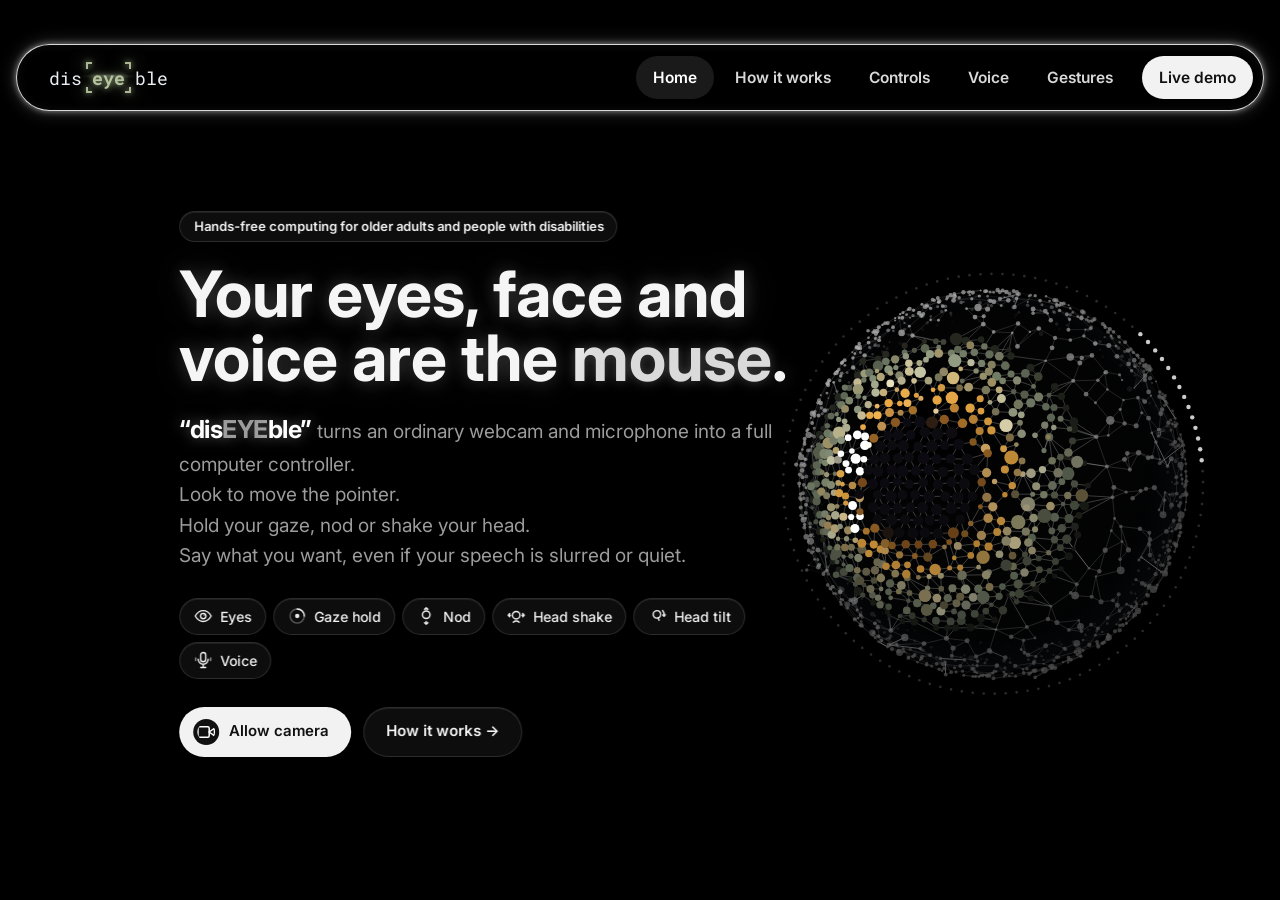
==== commit 0fce172c: "Merge 550a00a8155088eb72ca90993932105629afb71b into d397ade6ba1faa3a7073edf326542a55b8a63603" ====
--- a/diseyeble-frontend/diseyeble-frontend/index.html
+++ b/diseyeble-frontend/diseyeble-frontend/index.html
@@ -3,7 +3,7 @@
 <head>
 <meta charset="utf-8">
 <meta name="viewport" content="width=device-width,initial-scale=1,viewport-fit=cover">
-<title>eyeable</title>
+<title>diseyeble</title>
 <meta name="claude:viewport-fit-sides" content="cover">
 <link rel="preconnect" href="https://fonts.googleapis.com">
 <link rel="preconnect" href="https://fonts.gstatic.com" crossorigin>
@@ -43,7 +43,7 @@
 <div class="bgimg" aria-hidden="true"><i></i><i></i><i></i><i></i><i></i><i></i></div>
 <header class="top">
   <div class="wrap">
-    <a class="brand" href="#intro" data-go="intro" aria-label="Eyeable home"><span class="wordmark wm2" role="img" aria-label="eyeable"><span class="wm2-eye"><i class="wc wc-tl"></i><i class="wc wc-tr"></i><i class="wc wc-bl"></i><i class="wc wc-br"></i><b>eye</b></span><span class="wm2-a">able</span></span></a>
+    <a class="brand" href="#intro" data-go="intro" aria-label="Diseyeble home"><span class="wordmark wm2" role="img" aria-label="diseyeble"><span class="wm2-a">dis</span><span class="wm2-eye"><i class="wc wc-tl"></i><i class="wc wc-tr"></i><i class="wc wc-bl"></i><i class="wc wc-br"></i><b>eye</b></span><span class="wm2-a">ble</span></span></a>
     <nav class="pagelinks" aria-label="Pages">
       <button data-page-go="0">Home</button><button data-page-go="1">How it works</button><button data-page-go="2">Controls</button><button data-page-go="3">Voice</button><button data-page-go="4">Gestures</button>
       <button class="nav-demo" id="tab-demo" data-go="demo" aria-selected="false">Live demo</button>
@@ -53,7 +53,6 @@
 </header>
 
 <!-- ======================= SCREEN 1: INTRODUCTION ======================= -->
-<canvas id="howDots" aria-hidden="true"></canvas>
 <main id="intro">
   <section class="hero-band ipage" id="pg-home" data-page="0" aria-label="Home">
   <canvas id="peepCanvas" aria-hidden="true"></canvas>
@@ -62,16 +61,16 @@
       <div>
         <div class="eyebrow">Hands-free computing for older adults and people with disabilities</div>
         <h1>Your eyes, face and voice are the <em>mouse</em>.</h1>
-        <p class="lead lead-lines"><span class="lead-name">&ldquo;<b>EYE</b>able&rdquo;</span> turns an ordinary webcam and microphone into a full computer controller.<br>
-          It tracks your eyes, head and nose: your head steers the pointer, your eyes click.<br>
-          Hold a long blink to click. Say &ldquo;right click&rdquo; for the menu.<br>
-          Say what you want. Our speech model was fine-tuned on slurred speech.</p>
+        <p class="lead lead-lines"><span class="lead-name">&ldquo;dis<b>EYE</b>ble&rdquo;</span> turns an ordinary webcam and microphone into a full computer controller.<br>
+          Look to move the pointer.<br>
+          Hold your gaze, nod or shake your head.<br>
+          Say what you want, even if your speech is slurred or quiet.</p>
         <div class="modal-row" aria-label="Ways to control">
           <span class="mod"><svg viewBox="0 0 24 24" fill="none" stroke="currentColor" stroke-width="1.7" stroke-linecap="round" stroke-linejoin="round"><path d="M2.5 12S6 5.5 12 5.5 21.5 12 21.5 12 18 18.5 12 18.5 2.5 12 2.5 12Z"/><circle cx="12" cy="12" r="3.2"/><circle cx="13.2" cy="10.8" r=".9" fill="currentColor" stroke="none"/></svg>Eyes</span>
-          <span class="mod"><svg viewBox="0 0 24 24" fill="none" stroke="currentColor" stroke-width="1.7" stroke-linecap="round" stroke-linejoin="round"><path d="M2.5 10.5S6 15.5 12 15.5s9.5-5 9.5-5"/><path d="M5.5 13.6 4 15.6M9 15.1l-.6 2.4M15 15.1l.6 2.4M18.5 13.6l1.5 2"/></svg>Long blink</span>
-          <span class="mod"><svg viewBox="0 0 24 24" fill="none" stroke="currentColor" stroke-width="1.7" stroke-linecap="round" stroke-linejoin="round"><circle cx="12" cy="10" r="6.5"/><path d="M12 8.5v3.6l-1.4.9"/><path d="M5.5 21c1.6-2 3.8-3 6.5-3s4.9 1 6.5 3"/></svg>Head &amp; nose</span>
-          <span class="mod"><svg viewBox="0 0 24 24" fill="none" stroke="currentColor" stroke-width="1.7" stroke-linecap="round" stroke-linejoin="round"><path d="M12 3v7M9 6l3-3 3 3M12 21v-7M9 18l3 3 3-3"/><circle cx="12" cy="12" r="1.6" fill="currentColor" stroke="none"/></svg>Head tilt</span>
-          <span class="mod"><svg viewBox="0 0 24 24" fill="none" stroke="currentColor" stroke-width="1.7" stroke-linecap="round" stroke-linejoin="round"><circle cx="12" cy="11" r="4.5"/><path d="M5 11H2.5M4.2 9 2.4 11l1.8 2M19 11h2.5M19.8 9l1.8 2-1.8 2"/><path d="M12 2.5v1.8M12 17.7v3.8M10.3 19.9l1.7 1.6 1.7-1.6"/></svg>Yes / no</span>
+          <span class="mod"><svg viewBox="0 0 24 24" fill="none" stroke="currentColor" stroke-width="1.7" stroke-linecap="round" stroke-linejoin="round"><circle cx="12" cy="12" r="8.5" opacity=".35"/><path d="M12 3.5a8.5 8.5 0 0 1 8.5 8.5"/><circle cx="12" cy="12" r="2.6" fill="currentColor" stroke="none"/></svg>Gaze hold</span>
+          <span class="mod"><svg viewBox="0 0 24 24" fill="none" stroke="currentColor" stroke-width="1.7" stroke-linecap="round" stroke-linejoin="round"><circle cx="12" cy="10.5" r="4.5"/><path d="M12 2.5v1.5M10 3.8 12 2l2 1.8"/><path d="M12 18.5V22M10 20.2l2 1.8 2-1.8"/></svg>Nod</span>
+          <span class="mod"><svg viewBox="0 0 24 24" fill="none" stroke="currentColor" stroke-width="1.7" stroke-linecap="round" stroke-linejoin="round"><circle cx="12" cy="11" r="4.5"/><path d="M5 11H2.5M4.2 9 2.4 11l1.8 2"/><path d="M19 11h2.5M19.8 9l1.8 2-1.8 2"/><path d="M8.5 19.5c1-1 2.1-1.5 3.5-1.5s2.5.5 3.5 1.5"/></svg>Head shake</span>
+          <span class="mod"><svg viewBox="0 0 24 24" fill="none" stroke="currentColor" stroke-width="1.7" stroke-linecap="round" stroke-linejoin="round"><g transform="rotate(-20 12 11)"><circle cx="12" cy="10" r="4.5"/><path d="M12 14.5v3"/></g><path d="M18.5 5.5a8 8 0 0 1 1.8 6.5"/><path d="m21.6 10.6-1.3 1.6-1.6-1.4"/></svg>Head tilt</span>
           <span class="mod"><svg viewBox="0 0 24 24" fill="none" stroke="currentColor" stroke-width="1.7" stroke-linecap="round" stroke-linejoin="round"><rect x="9" y="3" width="6" height="11" rx="3"/><path d="M6 11a6 6 0 0 0 12 0M12 17v4M9 21h6"/><path d="M3 9.5v3M21 9.5v3" opacity=".6"/></svg>Voice</span>
         </div>
         <div class="cta-row">
@@ -80,12 +79,13 @@
         </div>
       </div>
 
-      <div class="hero-eye" id="heroEye" aria-label="Peep, the eyeable mascot: an iris made of coloured dots that follows your pointer"></div>
+      <div class="hero-eye" id="heroEye" aria-label="Peep, the diseyeble mascot: an iris made of coloured dots that follows your pointer"></div>
     </div>
   </div>
   </section>
 
   <section class="ipage" id="pg-how" data-page="1" aria-label="How it works" hidden>
+    <canvas id="howDots" aria-hidden="true"></canvas>
     <div class="wrap ipage-in">
       <span class="ipage-num label">02 / 05 · How it works</span>
 
@@ -93,7 +93,7 @@
       <div class="how-left">
         <div class="sec-head">
           <h2>How eye tracking works with a normal webcam</h2>
-          <p>No special hardware. In every webcam frame eyeable tracks your eyes, head and nose. Your head steers the pointer like a mouse, your eyes click and confirm, and optional eye-pull and nose-assist modes help it travel. A long, deliberate blink clicks; ordinary blinks are ignored.</p>
+          <p>No special hardware. diseyeble finds your face, measures where each iris sits inside the eye, and maps that to a point on the screen.</p>
         </div>
         <div class="lab-viz" id="howLab">
           <span class="label" style="color:inherit;opacity:.7">Try it · move your mouse over this panel</span>
@@ -143,10 +143,10 @@
       <svg class="how-wires" id="howWires" aria-hidden="true"></svg>
       <div class="how-right">
         <div class="steps" id="howSteps">
-          <div class="step"><span class="n">01</span><div><h3>Find the face</h3><p>Each webcam frame is scanned for a face and 478 landmark points, including the eyes, nose and mouth.</p></div></div>
-          <div class="step"><span class="n">02</span><div><h3>Measure eyes, head and nose</h3><p>The iris centre is compared with the eye corners. The turn of your head and the tip of your nose are compared with your own resting face.</p></div></div>
-          <div class="step"><span class="n">03</span><div><h3>Calibrate in 2 seconds</h3><p>When the camera first sees you, the pointer jumps to the middle of the screen: look at it for a moment. eyeable learns where &ldquo;straight ahead&rdquo; is for your head and eyes. Say &ldquo;calibrate&rdquo; to do it again.</p></div></div>
-          <div class="step"><span class="n">04</span><div><h3>Point, blink and act</h3><p>Your head steers the pointer: small turns aim finely, quick turns go far. Optional modes let your eyes pull it toward where you look, or your nose carry it to the screen edges. A filter smooths jitter and small wobbles, and eyeable moves the real mouse. A long blink clicks exactly where the pointer is.</p></div></div>
+          <div class="step"><span class="n">01</span><div><h3>Find the face</h3><p>Each webcam frame is scanned for a face and 478 landmark points, including both irises.</p></div></div>
+          <div class="step"><span class="n">02</span><div><h3>Measure the eyes</h3><p>The iris centre is compared with the eye corners. Head turn and tilt are measured from the nose and face outline.</p></div></div>
+          <div class="step"><span class="n">03</span><div><h3>Calibrate once</h3><p>You follow a short series of dots on the screen. diseyeble learns how your eye positions map to your screen.</p></div></div>
+          <div class="step"><span class="n">04</span><div><h3>Smooth and act</h3><p>A filter removes jitter and tremor. diseyeble moves the real mouse, and a gaze hold, nod or head shake becomes a click at the pointer.</p></div></div>
         </div>
         <div class="how-next"><button class="btn btn-ghost" data-page-go="2">Controls →</button></div>
       </div>
@@ -159,18 +159,17 @@
       <span class="ipage-num label">03 / 05 · Controls</span>
 
     <div class="sec-head">
-      <h2>Six ways to control.<br>Zero hands.</h2>
-      <p>Use whichever your body allows. Every input can be switched on or off. Clicking by holding still (dwell) is there too, switched off by default.</p>
-    </div>
-    <div class="inputs acc" id="ctlAcc">
-      <article class="inp" tabindex="0" data-i="0"><img class="inp-img" alt="" src="assets/ctl-look.jpg"><span class="inp-n">01</span><div class="ico"><svg width="24" height="24" viewBox="0 0 24 24" fill="none" stroke="currentColor" stroke-width="2" stroke-linecap="round" stroke-linejoin="round"><path d="M2.5 12S6 5.5 12 5.5 21.5 12 21.5 12 18 18.5 12 18.5 2.5 12 2.5 12Z"/><circle cx="12" cy="12" r="3.2"/><circle cx="13.2" cy="10.8" r=".9" fill="currentColor" stroke="none"/></svg></div><div class="inp-body"><h3>Look</h3><span class="does">Moves the pointer</span><p>Your head steers the pointer like a mouse: small turns aim finely, quick turns go far. Optional helpers let your eyes pull it toward where you look, or your nose carry it to the screen edges.</p><span class="spec">head pose · optional eye pull &amp; nose assist · 30 fps</span></div><div class="inp-idle"><b>Look</b><small>Moves the pointer</small></div><span class="inp-v">Look</span><div class="inp-big" aria-hidden="true"><svg width="24" height="24" viewBox="0 0 24 24" fill="none" stroke="currentColor" stroke-width="2" stroke-linecap="round" stroke-linejoin="round"><path d="M2.5 12S6 5.5 12 5.5 21.5 12 21.5 12 18 18.5 12 18.5 2.5 12 2.5 12Z"/><circle cx="12" cy="12" r="3.2"/><circle cx="13.2" cy="10.8" r=".9" fill="currentColor" stroke="none"/></svg></div></article>
-      <article class="inp" tabindex="0" data-i="1"><img class="inp-img" alt="" src="assets/ctl-blink.jpg"><span class="inp-n">02</span><div class="ico"><svg width="24" height="24" viewBox="0 0 24 24" fill="none" stroke="currentColor" stroke-width="2" stroke-linecap="round" stroke-linejoin="round"><path d="M2.5 10.5S6 15.5 12 15.5s9.5-5 9.5-5"/><path d="M5.5 13.6 4 15.6M9 15.1l-.6 2.4M15 15.1l.6 2.4M18.5 13.6l1.5 2"/></svg></div><div class="inp-body"><h3>Long blink</h3><span class="does">Left click</span><p>Close both eyes for about half a second and it clicks exactly where the pointer is. Ordinary blinks and winks never click. Or say &ldquo;click&rdquo; and it snaps onto the nearest button.</p><span class="spec">both eyes · 0.4 – 1.6 s · normal blinks ignored</span></div><div class="inp-idle"><b>Long blink</b><small>Left click</small></div><span class="inp-v">Long blink</span><div class="inp-big" aria-hidden="true"><svg width="24" height="24" viewBox="0 0 24 24" fill="none" stroke="currentColor" stroke-width="2" stroke-linecap="round" stroke-linejoin="round"><path d="M2.5 10.5S6 15.5 12 15.5s9.5-5 9.5-5"/><path d="M5.5 13.6 4 15.6M9 15.1l-.6 2.4M15 15.1l.6 2.4M18.5 13.6l1.5 2"/></svg></div></article>
-      <article class="inp a" tabindex="0" data-i="2"><img class="inp-img" alt="" src="assets/ctl-mouth.jpg"><span class="inp-n">03</span><div class="ico"><svg width="24" height="24" viewBox="0 0 24 24" fill="none" stroke="currentColor" stroke-width="2" stroke-linecap="round" stroke-linejoin="round"><path d="M4 12c2.5-2.5 5.2-3.5 8-3.5s5.5 1 8 3.5c-2.5 3-5.2 4.5-8 4.5S6.5 15 4 12Z"/><path d="M7 12h10"/></svg></div><div class="inp-body"><h3>Mouth</h3><span class="does">Right click</span><p>Say &ldquo;right click&rdquo;. Opening and closing your mouth can right-click too: it's optional, because talking can set it off.</p><span class="spec">voice · mouth 0.3 – 1.5 s (optional)</span></div><div class="inp-idle"><b>Mouth</b><small>Right click</small></div><span class="inp-v">Mouth</span><div class="inp-big" aria-hidden="true"><svg width="24" height="24" viewBox="0 0 24 24" fill="none" stroke="currentColor" stroke-width="2" stroke-linecap="round" stroke-linejoin="round"><path d="M4 12c2.5-2.5 5.2-3.5 8-3.5s5.5 1 8 3.5c-2.5 3-5.2 4.5-8 4.5S6.5 15 4 12Z"/><path d="M7 12h10"/></svg></div></article>
-      <article class="inp" tabindex="0" data-i="3"><img class="inp-img" alt="" src="assets/ctl-updown.jpg"><span class="inp-n">04</span><div class="ico"><svg width="24" height="24" viewBox="0 0 24 24" fill="none" stroke="currentColor" stroke-width="2" stroke-linecap="round" stroke-linejoin="round"><path d="M12 3v7M9 6l3-3 3 3M12 21v-7M9 18l3 3 3-3"/><circle cx="12" cy="12" r="1.6" fill="currentColor" stroke="none"/></svg></div><div class="inp-body"><h3>Head tilt</h3><span class="does">Scroll</span><p>Tilt your head toward a shoulder and hold to scroll a step (left = up, right = down). Or say &ldquo;scroll&rdquo;, then lift or lower your chin: the further you move, the faster it scrolls.</p><span class="spec">tilt 18° held 0.4 s · chin in scroll mode</span></div><div class="inp-idle"><b>Head tilt</b><small>Scroll</small></div><span class="inp-v">Head tilt</span><div class="inp-big" aria-hidden="true"><svg width="24" height="24" viewBox="0 0 24 24" fill="none" stroke="currentColor" stroke-width="2" stroke-linecap="round" stroke-linejoin="round"><path d="M12 3v7M9 6l3-3 3 3M12 21v-7M9 18l3 3 3-3"/><circle cx="12" cy="12" r="1.6" fill="currentColor" stroke="none"/></svg></div></article>
-      <article class="inp a" tabindex="0" data-i="4"><img class="inp-img" alt="" src="assets/ctl-nod.jpg"><span class="inp-n">05</span><div class="ico"><svg width="24" height="24" viewBox="0 0 24 24" fill="none" stroke="currentColor" stroke-width="2" stroke-linecap="round" stroke-linejoin="round"><circle cx="12" cy="11" r="4.5"/><path d="M5 11H2.5M4.2 9 2.4 11l1.8 2M19 11h2.5M19.8 9l1.8 2-1.8 2"/><path d="M12 2.5v1.8M12 17.7v3.8M10.3 19.9l1.7 1.6 1.7-1.6"/></svg></div><div class="inp-body"><h3>Yes &amp; no</h3><span class="does">Answer questions</span><p>Blink or raise your eyebrows for yes, shake your head for no. Risky actions always ask first; no answer in 12 s counts as no.</p><span class="spec">brows 0.25 s · shake swings ≈ 14° · 12 s to answer</span></div><div class="inp-idle"><b>Yes &amp; no</b><small>Answer questions</small></div><span class="inp-v">Yes &amp; no</span><div class="inp-big" aria-hidden="true"><svg width="24" height="24" viewBox="0 0 24 24" fill="none" stroke="currentColor" stroke-width="2" stroke-linecap="round" stroke-linejoin="round"><circle cx="12" cy="11" r="4.5"/><path d="M5 11H2.5M4.2 9 2.4 11l1.8 2M19 11h2.5M19.8 9l1.8 2-1.8 2"/><path d="M12 2.5v1.8M12 17.7v3.8M10.3 19.9l1.7 1.6 1.7-1.6"/></svg></div></article>
-      <article class="inp v" tabindex="0" data-i="5"><img class="inp-img" alt="" src="assets/ctl-speak.jpg"><span class="inp-n">06</span><div class="ico"><svg width="24" height="24" viewBox="0 0 24 24" fill="none" stroke="currentColor" stroke-width="2" stroke-linecap="round" stroke-linejoin="round"><rect x="9" y="3" width="6" height="11" rx="3"/><path d="M6 11a6 6 0 0 0 12 0M12 17v4M9 21h6"/><path d="M3 9.5v3M21 9.5v3" opacity=".6"/></svg></div><div class="inp-body"><h3>Speak</h3><span class="does">Commands &amp; typing</span><p>&ldquo;Click Send&rdquo;, &ldquo;scroll down&rdquo;, &ldquo;start dictation&rdquo;. Always listening, no button to hold. Only your own voice counts.</p><span class="spec">faster-whisper · runs on the laptop</span></div><div class="inp-idle"><b>Speak</b><small>Commands &amp; typing</small></div><span class="inp-v">Speak</span><div class="inp-big" aria-hidden="true"><svg width="24" height="24" viewBox="0 0 24 24" fill="none" stroke="currentColor" stroke-width="2" stroke-linecap="round" stroke-linejoin="round"><rect x="9" y="3" width="6" height="11" rx="3"/><path d="M6 11a6 6 0 0 0 12 0M12 17v4M9 21h6"/><path d="M3 9.5v3M21 9.5v3" opacity=".6"/></svg></div></article>
-    </div>
-    <div class="ctl-nav"><button class="btn btn-ghost" data-page-go="1">← Back</button><button class="btn btn-ghost" data-page-go="3">Voice →</button></div>
+      <h2>Six ways to control. Zero hands.</h2>
+      <p>Use whichever your body allows. Every input can be switched on or off, and each one has its own sensitivity so tremors and slow movements don't cause false clicks.</p>
+    </div>
+    <div class="inputs">
+      <article class="inp"><div class="ico"><svg width="24" height="24" viewBox="0 0 24 24" fill="none" stroke="currentColor" stroke-width="2"><path d="M2 12s4-7 10-7 10 7 10 7-4 7-10 7S2 12 2 12z"/><circle cx="12" cy="12" r="3"/></svg></div><h3>Look</h3><span class="does">Moves the pointer</span><p>The pointer follows where you look. Hold your gaze on a button to click it, if you want.</p><span class="spec">iris + head pose · 30 fps</span></article>
+      <article class="inp"><div class="ico"><svg width="24" height="24" viewBox="0 0 24 24" fill="none" stroke="currentColor" stroke-width="2" stroke-linecap="round" stroke-linejoin="round"><circle cx="12" cy="12" r="8.5" opacity=".35"/><path d="M12 3.5a8.5 8.5 0 0 1 8.5 8.5"/><circle cx="12" cy="12" r="2.6" fill="currentColor" stroke="none"/></svg></div><h3>Hold</h3><span class="does">Left click</span><p>Keep looking at a button. A ring fills around the pointer, and when it is full the button is clicked. Normal blinks never click.</p><span class="spec">gaze held ~0.9 s · adjustable</span></article>
+      <article class="inp"><div class="ico"><svg width="24" height="24" viewBox="0 0 24 24" fill="none" stroke="currentColor" stroke-width="2"><circle cx="12" cy="8" r="5"/><path d="M12 15v6M9 18l3 3 3-3"/></svg></div><h3>Nod</h3><span class="does">Left click · confirm</span><p>A small nod clicks, or says "yes" when diseyeble asks you to confirm a voice command.</p><span class="spec">pitch ≥ 12° down-up · 600 ms</span></article>
+      <article class="inp a"><div class="ico"><svg width="24" height="24" viewBox="0 0 24 24" fill="none" stroke="currentColor" stroke-width="2"><circle cx="12" cy="10" r="5"/><path d="M3 18h4M17 18h4M5 16l-2 2 2 2M19 16l2 2-2 2"/></svg></div><h3>Shake</h3><span class="does">Right click · cancel</span><p>Shake your head to open the right-click menu, or to say "no" and cancel an action.</p><span class="spec">yaw ≥ 15° left-right-left</span></article>
+      <article class="inp a"><div class="ico"><svg width="24" height="24" viewBox="0 0 24 24" fill="none" stroke="currentColor" stroke-width="2"><g transform="rotate(-18 12 10)"><circle cx="12" cy="9" r="5"/><path d="M12 14v3"/></g><path d="M4 20a9 9 0 0 1 3-4M20 20a9 9 0 0 0-3-4"/></svg></div><h3>Tilt</h3><span class="does">Left or right click</span><p>Tilt your head towards your left shoulder to left-click, towards your right shoulder to right-click.</p><span class="spec">roll ≥ 15° and back · 700 ms</span></article>
+      <article class="inp v"><div class="ico"><svg width="24" height="24" viewBox="0 0 24 24" fill="none" stroke="currentColor" stroke-width="2"><rect x="9" y="3" width="6" height="11" rx="3"/><path d="M5 11a7 7 0 0 0 14 0M12 18v3"/></svg></div><h3>Speak</h3><span class="does">Commands &amp; typing</span><p>"Open YouTube", "search for music", "write an email to Mai". Tuned for unclear speech. Always listening, no button to hold.</p><span class="spec">faster-whisper · dysarthric fine-tune</span></article>
+    </div>
     </div>
   </section>
 
@@ -178,33 +177,27 @@
     <div class="wrap ipage-in">
       <span class="ipage-num label">04 / 05 · Voice</span>
 
-    <div class="sec-head">
-      <h2>Speech others find hard to follow.<br>Understood.</h2>
-      <p>Standard Whisper gets 41% of words wrong on slurred (dysarthric) speech. So we taught it to listen better.</p>
-    </div>
-    <div class="vx">
-      <div class="vx-live" id="vxLive">
-        <div class="vx-top"><span class="vx-dot"></span><span class="label">Listening · English</span><span class="vx-idx label" id="vxIdx">01 / 05</span></div>
-        <canvas class="vx-wave" id="vxWave" aria-hidden="true"></canvas>
-        <div class="vx-flow" aria-live="polite">
-          <div class="vx-heard"><small class="label">Whisper heard</small><span id="vxHeard">&nbsp;</span></div>
-          <div class="vx-line" id="vxLine"><i></i></div>
-          <div class="vx-meant" id="vxMeantBox"><small class="label">Understood</small><span id="vxMeant">&nbsp;</span></div>
-          <span class="vx-conf" id="vxConf">0%</span>
-        </div>
-        <div class="vx-ask" id="vxAsk"><span>Real mishearing from our testing</span><em>fixed</em></div>
+    <div class="voice-sec">
+      <div class="copy">
+        <h2 style="font-size:clamp(28px,4vw,46px);font-weight:800;letter-spacing:0">Understands speech that others find hard to follow</h2>
+        <p>Standard voice assistants fail people with slurred speech, a weak voice, or an accent shaped by age or illness. diseyeble listens differently.</p>
+        <ul>
+          <li><span><b>Trained on unclear speech.</b> The speech model (faster-whisper large-v3-turbo) is fine-tuned on dysarthric speech, so slurred or quiet words are still understood.</span></li>
+          <li><span><b>Always listening.</b> Just speak. There is no button to hold down.</span></li>
+          <li><span><b>Matches meaning, not perfect words.</b> Unclear words are matched to the closest known command.</span></li>
+          <li><span><b>Confirms before acting.</b> When it isn't sure, it shows what it understood and asks you to confirm first.</span></li>
+          <li><span><b>Dictation preview.</b> When a text box is selected, what you say is shown as a preview, then typed in.</span></li>
+          <li><span><b>English today.</b> Vietnamese is planned next.</span></li>
+        </ul>
       </div>
-      <div class="vx-feats">
-        <div class="vf"><span class="vf-n">01</span><div><h3>Fine-tuned on dysarthric speech</h3><p>Whisper large-v3-turbo, trained on the TORGO database.</p></div></div>
-        <div class="vf"><span class="vf-n">02</span><div><h3>Errors cut by more than half</h3><p><b>41.4% &rarr; 19.4%</b> word errors on 2 unseen speakers.</p></div></div>
-        <div class="vf"><span class="vf-n">03</span><div><h3>Time to speak</h3><p>Pause up to 4 s. Nothing is typed until you say yes or blink.</p></div></div>
-        <div class="vf"><span class="vf-n">04</span><div><h3>Forgiving commands</h3><p>About 60 commands, many ways to say each.</p></div></div>
-        <div class="vf"><span class="vf-n">05</span><div><h3>Only your voice</h3><p>Counts only when the camera sees your mouth move.</p></div></div>
-        <div class="vf"><span class="vf-n">06</span><div><h3>Your own voice, optionally</h3><p>Record about 150 phrases to adapt it. Stays on your PC.</p></div></div>
+      <div class="transcripts">
+        <div class="tr"><div class="heard"><small>Heard</small>"oh-peh yoo-choob"</div><span class="arrow">→</span><div class="meant"><small>Understood</small>Open YouTube</div><span class="conf">91%</span></div>
+        <div class="tr"><div class="heard"><small>Heard</small>"seh fo… pee-ah-no moo-sic"</div><span class="arrow">→</span><div class="meant"><small>Understood</small>Search for piano music</div><span class="conf">84%</span></div>
+        <div class="tr"><div class="heard"><small>Heard</small>"ri' ee-meh to my"</div><span class="arrow">→</span><div class="meant"><small>Understood</small>Write an email to Mai</div><span class="conf">78%</span></div>
+        <div class="tr"><div class="heard"><small>Heard</small>"sco… dow"</div><span class="arrow">→</span><div class="meant"><small>Understood</small>Scroll down</div><span class="conf">88%</span></div>
+        <div class="tr"><div class="heard"><small>Heard</small>"go bah"</div><span class="arrow">→</span><div class="meant"><small>Understood</small>Go back</div><span class="conf">93%</span></div>
       </div>
     </div>
-    <p class="gnote vx-note"><b>Details and limits:</b> sentences 27.3% &rarr; 13.8%, single words 74.8% &rarr; 32.6%, mildly affected speaker 15.3% &rarr; 3.6%; typical speech 1.98% &rarr; 2.01%. A research result on 2 test speakers, not a clinical claim: TORGO speakers read the same prompts, so the sentence wording (not the voices) appeared in training, and the check on brand-new sentences had only 5 sentences, too few to judge. TORGO&rsquo;s licence keeps the tuned model on our PC, so the public download uses standard Whisper. English only for now; Vietnamese is a future goal.</p>
-    <div class="vx-nav"><button class="btn btn-ghost" data-page-go="2">← Back</button><button class="btn btn-ghost" data-page-go="4">Gestures →</button></div>
     </div>
   </section>
 
@@ -213,50 +206,28 @@
       <span class="ipage-num label">05 / 05 · Gestures</span>
 
     <div class="sec-head">
-      <h2>Gesture map.<br>One move, one action.</h2>
-      <p>Everything runs on your laptop. Nothing is saved, except a voice pack you choose to record.</p>
-    </div>
-    <div class="gx">
-      <div class="gx-list" role="tablist" aria-label="Gestures">
-        <button class="gr on" type="button" data-g="0" aria-selected="true"><span class="gr-n">01</span><span class="gr-do">Turn your head</span><span class="gr-tag">Move pointer</span><template>Like a mouse: small turns aim finely, quick turns go far. Optional eye pull and nose assist. Set by a one-look calibration.</template></button>
-        <button class="gr" type="button" data-g="1" aria-selected="false"><span class="gr-n">02</span><span class="gr-do">Hold a long blink</span><span class="gr-tag">Left click · exact spot</span><template>Eyes shut <b>0.4 – 1.6 s</b>. Normal blinks never click.</template></button>
-        <button class="gr" type="button" data-g="2" aria-selected="false"><span class="gr-n">03</span><span class="gr-do">Raise your eyebrows</span><span class="gr-tag">Yes</span><template>Answers a waiting question. Not a click.</template></button>
-        <button class="gr" type="button" data-g="3" aria-selected="false"><span class="gr-n">04</span><span class="gr-do">Shake your head</span><span class="gr-tag">No · cancel</span><template>Two quick swings of about <b>14°</b>. Cancels a question.</template></button>
-        <button class="gr" type="button" data-g="4" aria-selected="false"><span class="gr-n">05</span><span class="gr-do">Tilt toward a shoulder</span><span class="gr-tag">Scroll · one step</span><template>About <b>18°</b>, held <b>0.4 s</b>. Left scrolls up, right scrolls down.</template></button>
-        <button class="gr" type="button" data-g="5" aria-selected="false"><span class="gr-n">06</span><span class="gr-do">Say &ldquo;scroll&rdquo;, then chin up / down</span><span class="gr-tag">Scroll · smooth</span><template>Move further to scroll faster. Say &ldquo;stop&rdquo; to end.</template></button>
-        <button class="gr" type="button" data-g="6" aria-selected="false"><span class="gr-n">07</span><span class="gr-do">Say &ldquo;click&rdquo;</span><span class="gr-tag">Left click · snaps</span><template><b>UI-Venus 1.5</b> snaps the click to the nearest button within <b>150 px</b>.</template></button>
-        <button class="gr" type="button" data-g="7" aria-selected="false"><span class="gr-n">08</span><span class="gr-do">Say &ldquo;click Send&rdquo;</span><span class="gr-tag">Find &amp; click · asks first</span><template><b>UI-Venus 1.5</b> finds the button, then you confirm.</template></button>
-        <button class="gr" type="button" data-g="8" aria-selected="false"><span class="gr-n">09</span><span class="gr-do">Say &ldquo;right click&rdquo;</span><span class="gr-tag">Right click</span><template>Opening and closing your mouth works too (off by default).</template></button>
-        <button class="gr" type="button" data-g="9" aria-selected="false"><span class="gr-n">10</span><span class="gr-do">Rest the pointer on a button</span><span class="gr-tag">Left click · optional</span><template>Dwell of <b>1.0 s</b>, off by default.</template></button>
-        <button class="gr" type="button" data-g="10" aria-selected="false"><span class="gr-n">11</span><span class="gr-do">Say &ldquo;pause&rdquo; / &ldquo;resume&rdquo;</span><span class="gr-tag">Stop · restart</span><template>While paused, only &ldquo;resume&rdquo; and &ldquo;quit&rdquo; work.</template></button>
-      </div>
-      <div class="gx-panel" role="tabpanel">
-        <div class="gx-head">
-          <span class="gx-n" id="gxN">01</span>
-          <div class="gx-do"><small class="label">You do</small><h3 id="gxDo">Turn your head</h3></div>
-          <div class="gx-res"><small class="label">Computer does</small><b id="gxRes">Move pointer</b></div>
-        </div>
-        <div class="gx-mid">
-          <div class="gx-img"><img id="gxImg" alt=""></div>
-          <div class="gx-scope">
-            <div class="gx-sl"><span class="label" id="gxSig">head turn</span><span class="gx-live"><i></i>live signal</span></div>
-            <canvas id="gxCv" aria-hidden="true"></canvas>
-          </div>
-        </div>
-        <div class="gx-how"><small class="label">How it&rsquo;s detected</small><p id="gxHow">Like a mouse: small turns aim finely, quick turns go far. Optional eye pull and nose assist. Set by a one-look calibration.</p></div>
-      </div>
-    </div>
-    <div class="gx-foot">
-      <button class="btn btn-ghost" data-page-go="3">← Back</button>
-      <p class="gnote"><b>Honest limits:</b> a webcam is less precise than a dedicated eye tracker · not yet tested with people who have motor or speech disabilities · blink settings are tuned to one person&rsquo;s face · the speech research model isn&rsquo;t in the download · the full version needs a 16 GB NVIDIA GPU · English only · Windows only for now.</p>
-    </div>
-    <div class="gx-cta">
+      <h2>Gesture map</h2>
+      <p>The default mapping. Every row can be turned off or changed in settings.</p>
+    </div>
+    <div class="gmap-wrap">
+      <table class="gmap">
+        <thead><tr><th>You do</th><th>Computer does</th><th>How it's detected</th></tr></thead>
+        <tbody>
+          <tr><td>Look somewhere</td><td><span class="tag">Move pointer</span></td><td>Iris offset + head pose, mapped by your calibration</td></tr>
+          <tr><td>Hold your gaze</td><td><span class="tag">Left click</span> · open</td><td>Pointer stays within 55 px for 0.9 s</td></tr>
+          <tr><td>Nod</td><td><span class="tag">Left click</span> · confirm</td><td>Head pitch down then up by 12° or more within 600 ms</td></tr>
+          <tr><td>Tilt head left</td><td><span class="tag">Left click</span></td><td>Head roll towards the left shoulder by 15° or more, then back, within 700 ms</td></tr>
+          <tr><td>Tilt head right</td><td><span class="tag r">Right click</span></td><td>Head roll towards the right shoulder by 15° or more, then back, within 700 ms</td></tr>
+          <tr><td>Shake head</td><td><span class="tag r">Right click</span> · cancel</td><td>Head yaw left-right-left by 15° or more within 800 ms</td></tr>
+          <tr><td>Speak a command</td><td><span class="tag v">Open, search, type</span></td><td>faster-whisper, fine-tuned for dysarthric speech. The engine runs the command itself</td></tr>
+        </tbody>
+      </table>
+    </div>
+    <div class="cta-wrap"><div class="cta-band">
       <div class="mascot-slot"></div>
       <h2>Ready? See it open YouTube, search and send an email without a single touch.</h2>
       <button class="btn btn-primary" data-go="demo">Open the live demo →</button>
-    </div>
-    <p class="gx-credits"><b>Credits:</b> built at Gator Hack V, UF AI Days 2026, by Khang, Khoi, Khoa, Hung and Nhi. Speech data: TORGO (Rudzicz, Namasivayam &amp; Wolff, 2012, University of Toronto; academic, non-profit use) and LibriSpeech (Panayotov et al., 2015, CC BY 4.0). Models: Whisper (OpenAI, MIT) via faster-whisper, MediaPipe Face Landmarker (Google, Apache 2.0), UI-Venus 1.5 (Ant Group), Qwen2.5 (Alibaba Qwen). Our code is MIT licensed.</p>
-    <img id="gxBlinkSrc" hidden alt="" src="assets/ctl-blink.jpg">
+    </div></div>
     </div>
   </section>
 
@@ -269,58 +240,44 @@
       <aside class="rail">
         <section class="card">
           <div class="card-h"><h3>Camera</h3><button class="mini-btn" id="demoCamBtn">Allow camera</button></div>
-          <div class="cam" id="camBox">
+          <div class="cam">
             <canvas id="camCanvas" width="480" height="360"></canvas>
-            <img id="camLive" alt="Your webcam, from the engine" hidden>
             <video id="camVideo" playsinline muted></video>
-            <span class="rec" id="camRec">TRACKING · 640×480</span>
+            <span class="rec">TRACKING · 640×480</span>
             <span class="cam-src" id="camSrc">source: simulated face</span>
           </div>
+          <div class="plot-wrap"><canvas id="plot" width="660" height="420" aria-label="Live signal chart for eyes, pitch, yaw and roll"></canvas></div>
+          <div class="sim-row">
+            <span class="label">Simulate</span>
+                        <button id="sNod" title="Head dips 18° → click">↧ Nod</button>
+            <button id="sShake" title="Head turns ±17° → right click">↔ Shake</button>
+            <button id="sTiltL" title="Head rolls left 20° → left click">↶ Tilt L</button>
+            <button id="sTiltR" title="Head rolls right 20° → right click">↷ Tilt R</button>
+            <button id="sNat" title="Normal blink → ignored, never clicks">Blink (ignored)</button>
+          </div>
+          <dl class="cam-legend">
+            <div><dt>yaw</dt><dd>head turn left / right. Large swings = head shake</dd></div>
+            <div><dt>pitch</dt><dd>head tilt up / down. A quick dip = nod</dd></div>
+            <div><dt>roll</dt><dd>head tilt to a shoulder. Left = click, right = right click</dd></div>
+            <div><dt>eyes</dt><dd>open or closed. Blinks are ignored, so you can blink freely</dd></div>
+          </dl>
         </section>
 
-        <!-- Hidden on purpose, not deleted: js/app.js still draws and wires these (signal chart, simulate buttons,
-             detected signals, voice commands, settings, guided demos). Remove them together with the code that uses them. -->
-        <div id="legacy" hidden>
-        <div class="demos" id="demoBar">
-            <span class="label">Guided demos</span>
-            <button class="demo-btn" data-demo="youtube">▶ Open YouTube &amp; search <span class="dur">eyes + brows + voice</span></button>
-            <button class="demo-btn" data-demo="mail">✉ Write an email <span class="dur">voice + confirm</span></button>
-            <button class="demo-btn" data-demo="google">🔍 Google search <span class="dur">on-screen keys + scroll</span></button>
-          </div>
-          <div class="running" id="runBar" hidden><span class="label" style="color:inherit;opacity:.7">Demo</span><span class="stepTxt" id="stepTxt">Starting…</span><button id="stopDemo">Stop</button></div>
-          <div class="plot-wrap"><canvas id="plot" width="660" height="420" aria-label="Live signal chart for brow, mouth, pitch and yaw"></canvas></div>
-          <div class="sim-row rail-off">
-            <span class="label">Simulate</span>
-            <button id="sBrow" title="Eyebrows up 0.3 → left click, snapped to the nearest button">⌒ Brow</button>
-            <button id="sMouth" title="Mouth open 0.5 s → right click">◯ Mouth</button>
-            <button id="sTiltL" title="Lift your chin and hold → scroll up">↑ Head up</button>
-            <button id="sTiltR" title="Lower your chin and hold → scroll down">↓ Head down</button>
-            <button id="sShake" title="Head shake ±15° → no / cancel">↔ Shake</button>
-            <button id="sNod" title="Nod 12° → yes (while dictating)">↧ Nod</button>
-            <button id="sNat" title="Normal blink → ignored, never clicks">Blink (ignored)</button>
-          </div>
-          <dl class="cam-legend rail-off">
-            <div><dt>brow</dt><dd>eyebrow raise above your resting face. Over 0.25 = click</dd></div>
-            <div><dt>mouth</dt><dd>mouth opening. Open 0.3 – 1.5 s, then close = right click</dd></div>
-            <div><dt>pitch</dt><dd>head up / down. Held = scroll, a quick small nod = yes</dd></div>
-            <div><dt>yaw</dt><dd>head turn left / right. A big swing = shake (no)</dd></div>
-          </dl>
-<section class="card rail-off">
+        <section class="card">
           <div class="card-h"><h3>Detected signals</h3><span class="label" id="clock">00:00</span></div>
           <div class="signals">
-            <div class="sig" id="sigGaze"><svg viewBox="0 0 24 24" fill="none" stroke="currentColor" stroke-width="2" stroke-linecap="round" stroke-linejoin="round"><path d="M2.5 12S6 5.5 12 5.5 21.5 12 21.5 12 18 18.5 12 18.5 2.5 12 2.5 12Z"/><circle cx="12" cy="12" r="3.2"/><circle cx="13.2" cy="10.8" r=".9" fill="currentColor" stroke="none"/></svg><b>Gaze</b><small id="gazeXY">0, 0</small></div>
-            <div class="sig" id="sigBlink"><svg viewBox="0 0 24 24" fill="none" stroke="currentColor" stroke-width="2" stroke-linecap="round" stroke-linejoin="round"><path d="M4 8.5c2-2.2 4.6-2.6 7-1.2M13 7.3c2.4-1.4 5-1 7 1.2"/><path d="M3 14s3-4 9-4 9 4 9 4-3 4-9 4-9-4-9-4Z"/><circle cx="12" cy="14" r="2"/></svg><b>Brow</b><small>left click</small></div>
-            <div class="sig r" id="sigShake"><svg viewBox="0 0 24 24" fill="none" stroke="currentColor" stroke-width="2" stroke-linecap="round" stroke-linejoin="round"><path d="M4 12c2.5-2.5 5.2-3.5 8-3.5s5.5 1 8 3.5c-2.5 3-5.2 4.5-8 4.5S6.5 15 4 12Z"/><path d="M7 12h10"/></svg><b>Mouth</b><small>right click</small></div>
-            <div class="sig" id="sigTilt"><svg viewBox="0 0 24 24" fill="none" stroke="currentColor" stroke-width="2" stroke-linecap="round" stroke-linejoin="round"><path d="M12 3v7M9 6l3-3 3 3M12 21v-7M9 18l3 3 3-3"/><circle cx="12" cy="12" r="1.6" fill="currentColor" stroke="none"/></svg><b>Head ↕</b><small>scroll</small></div>
-            <div class="sig" id="sigNod"><svg viewBox="0 0 24 24" fill="none" stroke="currentColor" stroke-width="2" stroke-linecap="round" stroke-linejoin="round"><circle cx="12" cy="10" r="4.5"/><path d="M4 10H2M20 10h2M12 17v4M10 19.5l2 2 2-2"/></svg><b>Nod / shake</b><small>yes / no</small></div>
-            <div class="sig v" id="sigVoice"><svg viewBox="0 0 24 24" fill="none" stroke="currentColor" stroke-width="2" stroke-linecap="round" stroke-linejoin="round"><rect x="9" y="3" width="6" height="11" rx="3"/><path d="M5 11a7 7 0 0 0 14 0M12 18v3"/></svg><b>Voice</b><small>command</small></div>
+            <div class="sig" id="sigGaze"><svg viewBox="0 0 24 24" fill="none" stroke="currentColor" stroke-width="2"><path d="M2 12s4-7 10-7 10 7 10 7-4 7-10 7S2 12 2 12z"/><circle cx="12" cy="12" r="3"/></svg><b>Gaze</b><small id="gazeXY">0, 0</small></div>
+            <div class="sig" id="sigBlink"><svg viewBox="0 0 24 24" fill="none" stroke="currentColor" stroke-width="2" stroke-linecap="round" stroke-linejoin="round"><circle cx="12" cy="12" r="8.5" opacity=".35"/><path d="M12 3.5a8.5 8.5 0 0 1 8.5 8.5"/><circle cx="12" cy="12" r="2.6" fill="currentColor" stroke="none"/></svg><b>Hold</b><small>left click</small></div>
+            <div class="sig" id="sigNod"><svg viewBox="0 0 24 24" fill="none" stroke="currentColor" stroke-width="2"><circle cx="12" cy="8" r="5"/><path d="M12 15v6M9 18l3 3 3-3"/></svg><b>Nod</b><small>left click</small></div>
+            <div class="sig r" id="sigShake"><svg viewBox="0 0 24 24" fill="none" stroke="currentColor" stroke-width="2"><circle cx="12" cy="10" r="5"/><path d="M3 18h4M17 18h4M5 16l-2 2 2 2M19 16l2 2-2 2"/></svg><b>Shake</b><small>right click</small></div>
+            <div class="sig" id="sigTilt"><svg viewBox="0 0 24 24" fill="none" stroke="currentColor" stroke-width="2"><g transform="rotate(-18 12 10)"><circle cx="12" cy="9" r="5"/><path d="M12 14v3"/></g><path d="M4 20a9 9 0 0 1 3-4M20 20a9 9 0 0 0-3-4"/></svg><b>Tilt</b><small>L / R click</small></div>
+            <div class="sig v" id="sigVoice"><svg viewBox="0 0 24 24" fill="none" stroke="currentColor" stroke-width="2"><rect x="9" y="3" width="6" height="11" rx="3"/><path d="M5 11a7 7 0 0 0 14 0M12 18v3"/></svg><b>Voice</b><small>command</small></div>
           </div>
           <div class="gest-btns">
-            <button id="bBrow">Brow<span class="kbd">B</span></button>
-            <button id="bMouth">Mouth<span class="kbd">M</span></button>
-            <button id="bTiltL">Up<span class="kbd">↑</span></button>
-            <button id="bTiltR">Down<span class="kbd">↓</span></button>
+                        <button id="bNod">Nod<span class="kbd">N</span></button>
             <button id="bShake">Shake<span class="kbd">H</span></button>
+            <button id="bTiltL">Tilt left<span class="kbd">←</span></button>
+            <button id="bTiltR">Tilt right<span class="kbd">→</span></button>
           </div>
         </section>
 
@@ -334,30 +291,37 @@
             <div class="ln"><span class="label">Heard</span><span class="heardTxt" id="heardTxt">Listening… just speak (click the mic to try an example).</span></div>
             <div class="ln"><span class="label">Understood</span><span class="meantTxt" id="meantTxt">–</span></div>
           </div>
-          <div class="confirm-q" id="confirmQ" hidden><span class="cq-txt" id="cqTxt">Send the email?</span><span class="cq-t" id="cqT">12 s</span><button type="button" id="cqYes">Yes</button><button type="button" id="cqNo">No</button><small>blink or say &ldquo;yes&rdquo; · shake or say &ldquo;no&rdquo;</small></div>
           <form class="vin" id="vform"><input id="vinput" placeholder="Or type what you'd say, slurred is fine" autocomplete="off"><button type="submit">Say</button></form>
           <div class="chips" id="chips"></div>
         </section>
 
-        <section class="card set rail-off">
-          <div class="card-h" style="margin:0"><h3>Settings</h3><button class="mini-btn" id="calibBtn">Calibrate · 1 look</button></div>
-          <div class="tg"><span id="l1">Eyebrow raise to click</span><button class="sw" role="switch" aria-checked="true" aria-labelledby="l1" id="swBrow"></button></div>
-          <div class="tg"><span id="l3">Open mouth for right click</span><button class="sw" role="switch" aria-checked="true" aria-labelledby="l3" id="swMouth"></button></div>
-          <div class="tg"><span id="l5">Head tilt to scroll</span><button class="sw" role="switch" aria-checked="true" aria-labelledby="l5" id="swTilt"></button></div>
-          <div class="tg"><span id="l4">Click by holding still (dwell)</span><button class="sw" role="switch" aria-checked="false" aria-labelledby="l4" id="swDwell"></button></div>
-          <div class="range"><label for="dwellMs">Dwell time <output id="dwellOut">1000 ms</output></label><input type="range" id="dwellMs" min="500" max="2000" step="100" value="1000"></div>
+        <section class="card set">
+          <div class="card-h" style="margin:0"><h3>Settings</h3><button class="mini-btn" id="calibBtn">Calibrate 9 points</button></div>
+          <div class="tg"><span id="l2">Nod to click</span><button class="sw" role="switch" aria-checked="true" aria-labelledby="l2" id="swNod"></button></div>
+          <div class="tg"><span id="l3">Shake for right click</span><button class="sw" role="switch" aria-checked="true" aria-labelledby="l3" id="swShake"></button></div>
+          <div class="tg"><span id="l5">Tilt head for left / right click</span><button class="sw" role="switch" aria-checked="true" aria-labelledby="l5" id="swTilt"></button></div>
+          <div class="tg"><span id="l4">Click by holding gaze</span><button class="sw" role="switch" aria-checked="true" aria-labelledby="l4" id="swDwell"></button></div>
+          <div class="range"><label for="dwellMs">Gaze hold time <output id="dwellOut">900 ms</output></label><input type="range" id="dwellMs" min="400" max="2000" step="100" value="900"></div>
+          <div class="range"><label for="pauseS">Wait after you stop talking <output id="pauseOut">1.5 s</output></label><input type="range" id="pauseS" min="1" max="4" step="0.5" value="1.5"></div>
           <div class="range"><label for="steady">Pointer steadiness <output id="steadyOut">70%</output></label><input type="range" id="steady" min="0" max="95" step="5" value="70"></div>
         </section>
-              </div>
       </aside>
 
       <section class="main">
         <div class="statusbar">
           <span class="pill" id="trackPill"><span class="dot"></span><span id="trackTxt">Tracking</span></span>
-          <span class="pill">Pointer <b id="accTxt" style="font-family:var(--f-mono)">simulated</b></span>
+          <span class="pill">Accuracy <b id="accTxt" style="font-family:var(--f-mono)">±3.8°</b></span>
           <span class="grow"></span>
           <button class="mini-btn" id="pauseBtn">Pause <span class="kbd">P</span></button>
         </div>
+        <div class="demos" id="demoBar">
+          <span class="label">Guided demos</span>
+          <button class="demo-btn" data-demo="youtube">▶ Open YouTube &amp; search <span class="dur">eyes + nod + voice</span></button>
+          <button class="demo-btn" data-demo="mail">✉ Write an email <span class="dur">voice + gaze hold</span></button>
+          <button class="demo-btn" data-demo="google">🔍 Google search <span class="dur">eye typing</span></button>
+        </div>
+        <div class="running" id="runBar" hidden><span class="label" style="color:inherit;opacity:.7">Demo</span><span class="stepTxt" id="stepTxt">Starting…</span><button id="stopDemo">Stop</button></div>
+
         <div class="monitor-scroll">
           <div class="monitor">
             <div class="screen" id="screen">
@@ -367,19 +331,18 @@
                 <button class="dicon" data-act="open:youtube"><span class="ai vt"></span>YouTube</button>
                 <button class="dicon" data-act="open:mail"><span class="ai ml"></span>Mail</button>
                 <button class="dicon" data-act="toast:This PC"><span class="ai fx"></span>This PC</button>
-                <button class="dicon" data-act="toast:Recycle Bin is empty"><span class="ai rb"></span>Recycle Bin</button>
               </div>
 
               <div class="win" id="winBrowser" hidden>
                 <div class="titlebar">
-                  <div class="tabs-row"><div class="wtab"><span class="fav" id="tabFav"></span><span id="tabTitle">New Tab</span><i class="wtab-x" aria-hidden="true"><svg viewBox="0 0 24 24" fill="none" stroke="currentColor" stroke-width="1.8" stroke-linecap="round" stroke-linejoin="round" ><path d="M7 7l10 10M17 7L7 17"/></svg></i></div><i class="wtab-new" aria-hidden="true"><svg viewBox="0 0 24 24" fill="none" stroke="currentColor" stroke-width="1.8" stroke-linecap="round" stroke-linejoin="round" ><path d="M12 6v12M6 12h12"/></svg></i></div>
+                  <div class="tabs-row"><div class="wtab"><span class="fav" id="tabFav"></span><span id="tabTitle">New Tab</span></div></div>
                   <div class="wbtns"><button class="wbtn" data-act="min:browser">—</button><button class="wbtn">▢</button><button class="wbtn x" data-act="close:browser">✕</button></div>
                 </div>
                 <div class="toolbar">
                   <button class="nb" data-act="back" aria-label="Back">←</button>
                   <button class="nb" data-act="fwd" aria-label="Forward">→</button>
                   <button class="nb" data-act="reload" aria-label="Reload">↻</button>
-                  <div class="omni"><svg width="13" height="13" viewBox="0 0 24 24" fill="none" stroke="#5f6368" stroke-width="2"><rect x="4" y="11" width="16" height="10" rx="2"/><path d="M8 11V7a4 4 0 0 1 8 0v4"/></svg><span id="omni">google.com</span><i class="omni-star" aria-hidden="true"><svg viewBox="0 0 24 24" fill="none" stroke="currentColor" stroke-width="1.8" stroke-linecap="round" stroke-linejoin="round" ><path d="M12 3.6l2.6 5.3 5.8.8-4.2 4.1 1 5.8-5.2-2.7-5.2 2.7 1-5.8-4.2-4.1 5.8-.8z"/></svg></i></div><span class="tb-prof" aria-hidden="true">A</span><i class="tb-dots" aria-hidden="true"><svg viewBox="0 0 24 24" fill="none" stroke="currentColor" stroke-width="1.8" stroke-linecap="round" stroke-linejoin="round" ><circle cx="12" cy="5.5" r="1.2" fill="currentColor"/><circle cx="12" cy="12" r="1.2" fill="currentColor"/><circle cx="12" cy="18.5" r="1.2" fill="currentColor"/></svg></i>
+                  <div class="omni"><svg width="13" height="13" viewBox="0 0 24 24" fill="none" stroke="#5f6368" stroke-width="2"><rect x="4" y="11" width="16" height="10" rx="2"/><path d="M8 11V7a4 4 0 0 1 8 0v4"/></svg><span id="omni">google.com</span></div>
                 </div>
                 <div class="wbody"><div class="page"><div class="page-inner" id="bPage"></div></div></div>
               </div>
@@ -391,22 +354,13 @@
               </div>
 
               <div class="startmenu" id="startMenu" hidden>
-                <div class="sm-search"><svg viewBox="0 0 24 24" fill="none" stroke="currentColor" stroke-width="1.8" stroke-linecap="round" stroke-linejoin="round" ><circle cx="11" cy="11" r="6.5"/><path d="M20 20l-4.2-4.2"/></svg><span>Search for apps, settings, and documents</span></div>
-                <div class="sm-h"><h4>Pinned</h4><span class="sm-all">All ›</span></div>
+                <h4>Pinned</h4>
                 <div class="sm-grid">
                   <button class="sm-app" data-act="open:browser"><span class="ai br"></span>Chrome</button>
                   <button class="sm-app" data-act="open:youtube"><span class="ai vt"></span>YouTube</button>
                   <button class="sm-app" data-act="open:mail"><span class="ai ml"></span>Mail</button>
                   <button class="sm-app" data-act="toast:Settings"><span class="ai fx"></span>Settings</button>
                 </div>
-                <div class="sm-h"><h4>Recommended</h4><span class="sm-all">More ›</span></div>
-                <div class="sm-rec">
-                  <div><span class="doc d1"></span><b>Grocery list</b><small>Yesterday at 5:12 PM</small></div>
-                  <div><span class="doc d2"></span><b>Family photos</b><small>Mon at 9:40 AM</small></div>
-                  <div><span class="doc d3"></span><b>Doctor appointments</b><small>Oct 20</small></div>
-                  <div><span class="doc d1"></span><b>Bus timetable</b><small>Oct 18</small></div>
-                </div>
-                <div class="sm-foot"><span class="sm-user"><i>A</i>Alex</span><i class="sm-pow" aria-hidden="true"><svg viewBox="0 0 24 24" fill="none" stroke="currentColor" stroke-width="1.8" stroke-linecap="round" stroke-linejoin="round" ><path d="M12 3v8"/><path d="M6.4 6.6a8 8 0 1 0 11.2 0"/></svg></i></div>
               </div>
 
               <div class="osk" id="osk" hidden></div>
@@ -414,16 +368,15 @@
               <div id="wtoastSlot"></div>
 
               <div class="taskbar">
-                <div class="tb-weather" aria-hidden="true"><span class="sun"></span><span><b>72°F</b><small>Sunny</small></span></div>
                 <button class="tb" data-act="start" id="tbStart" aria-label="Start"><svg width="20" height="20" viewBox="0 0 24 24"><rect x="2" y="2" width="9.5" height="9.5" rx="1.5" fill="#2F7FE0"/><rect x="12.5" y="2" width="9.5" height="9.5" rx="1.5" fill="#2F7FE0"/><rect x="2" y="12.5" width="9.5" height="9.5" rx="1.5" fill="#2F7FE0"/><rect x="12.5" y="12.5" width="9.5" height="9.5" rx="1.5" fill="#2F7FE0"/></svg></button>
                 <div class="tb-search"><svg width="14" height="14" viewBox="0 0 24 24" fill="none" stroke="currentColor" stroke-width="2"><circle cx="11" cy="11" r="7"/><path d="M21 21l-5-5"/></svg>Search</div>
                 <button class="tb" data-act="open:browser" id="tbBrowser" aria-label="Chrome"><span class="ai br"></span></button>
                 <button class="tb" data-act="open:mail" id="tbMail" aria-label="Mail"><span class="ai ml"></span></button>
                 <button class="tb" data-act="toast:File Explorer" aria-label="File Explorer"><span class="ai fx"></span></button>
-                <div class="tray"><i class="tray-chev" aria-hidden="true"><svg viewBox="0 0 24 24" fill="none" stroke="currentColor" stroke-width="1.8" stroke-linecap="round" stroke-linejoin="round" ><path d="M7 14l5-5 5 5"/></svg></i><span>ENG</span><span class="tray-ic"><svg viewBox="0 0 24 24" fill="none" stroke="currentColor" stroke-width="2" stroke-linecap="round"><path d="M2.5 9a14 14 0 0 1 19 0M5.5 12.5a9.5 9.5 0 0 1 13 0M8.6 16a5 5 0 0 1 6.8 0"/><circle cx="12" cy="19.3" r="1.2" fill="currentColor" stroke="none"/></svg><svg id="trayVol" role="img" aria-label="Volume" viewBox="0 0 24 24" fill="none" stroke="currentColor" stroke-width="2" stroke-linecap="round" stroke-linejoin="round"><path d="M4 9.5h3.5L12 6v12l-4.5-3.5H4z" fill="currentColor"/><path d="M15.5 9.2a4 4 0 0 1 0 5.6M18.3 6.6a7.6 7.6 0 0 1 0 10.8"/></svg><svg viewBox="0 0 26 24" fill="none" stroke="currentColor" stroke-width="1.8"><rect x="2" y="7" width="19" height="10" rx="2.6"/><rect x="4.4" y="9.4" width="11.5" height="5.2" rx="1.2" fill="currentColor" stroke="none"/><path d="M23.4 10.4v3.2" stroke-linecap="round" stroke-width="2.2"/></svg></span><span class="clock" id="trayClock">9:41 AM<br>24/10/2026</span><i class="tray-bell" aria-hidden="true"><svg viewBox="0 0 24 24" fill="none" stroke="currentColor" stroke-width="1.8" stroke-linecap="round" stroke-linejoin="round" ><path d="M6 16V11a6 6 0 0 1 12 0v5l1.5 2h-15z"/><path d="M10 20.5a2 2 0 0 0 4 0"/></svg></i></div>
+                <div class="tray"><span>ENG</span><span>📶 🔊 🔋</span><span class="clock" id="trayClock">9:41 AM<br>24/10/2026</span></div>
               </div>
 
-              <div class="gaze" id="gaze"><svg viewBox="0 0 58 58"><circle class="track" cx="29" cy="29" r="25" fill="none" stroke-width="4"/><circle class="prog" id="prog" cx="29" cy="29" r="25" fill="none" stroke-width="4" stroke-dasharray="157.1" stroke-dashoffset="157.1"/></svg><div class="core"></div><svg class="arrow" viewBox="0 0 20 28" aria-hidden="true"><path d="M2 1.5v21.2l5.3-5.1 3.4 8 3.4-1.5-3.4-7.8h7.3z" fill="#fff" stroke="#111" stroke-width="1.4" stroke-linejoin="round"/></svg><span class="glabel" id="glabel">BLINK · CLICK</span></div>
+              <div class="gaze" id="gaze"><svg viewBox="0 0 58 58"><circle class="track" cx="29" cy="29" r="25" fill="none" stroke-width="4"/><circle class="prog" id="prog" cx="29" cy="29" r="25" fill="none" stroke-width="4" stroke-dasharray="157.1" stroke-dashoffset="157.1"/></svg><div class="core"></div><span class="glabel" id="glabel">BLINK · CLICK</span></div>
               <div class="calib" id="calib" hidden><div class="msg" id="calibMsg"></div><div class="pt" id="calibPt" hidden></div></div>
             </div>
           </div>
@@ -436,7 +389,7 @@
           </section>
           <section class="card buddy">
             <div class="mascot-slot"></div>
-            <p id="tip">Point at something on the screen and click. With the engine on, your head moves the pointer and a long blink clicks.</p>
+            <p id="tip">Move your mouse over the screen. The black dot is where your eyes are looking. Hold it on something to open it.</p>
           </section>
         </div>
       </section>
@@ -447,8 +400,9 @@
 <div class="toast" id="toast" role="status"></div>
 <script src="js/app.js"></script>
 <script src="js/engine.js"></script>
-<script src="js/lite.js"></script>
-<script src="js/lite-phrases.js"></script>
-<script src="js/lite-voice.js"></script>
+<script src="js/gesture_detect.js"></script>
+<script src="js/desktop_actions.js"></script>
+<script src="js/browser_tracker.js"></script>
+<script src="js/browser_voice.js"></script>
 </body>
 </html>
--- a/diseyeble-frontend/diseyeble-frontend/css/style.css
+++ b/diseyeble-frontend/diseyeble-frontend/css/style.css
@@ -354,7 +354,7 @@
 
 .monitor-scroll{overflow-x:auto;border-radius:18px}
 .monitor{background:#1C1C1C;border-radius:18px;padding:10px 10px 20px;position:relative;min-width:760px}
-.monitor::after{content:"eyeable · simulated Windows desktop";position:absolute;bottom:3px;left:0;right:0;text-align:center;font-family:var(--f-mono);font-size:10px;color:#9A9B7A;letter-spacing:.1em}
+.monitor::after{content:"diseyeble · simulated Windows desktop";position:absolute;bottom:3px;left:0;right:0;text-align:center;font-family:var(--f-mono);font-size:10px;color:#9A9B7A;letter-spacing:.1em}
 
 /* ---- simulated Windows world (fixed light palette, independent of page theme) ---- */
 .screen{position:relative;height:660px;border-radius:8px;overflow:hidden;font-family:var(--f-win);color:#1B1B1F;cursor:crosshair;user-select:none;
@@ -693,7 +693,7 @@
 #pg-how .how-wires{position:absolute;inset:0;width:100%;height:100%;pointer-events:none;overflow:visible;z-index:2}
 #pg-how .how-wires .w{fill:none;stroke:rgba(255,255,255,.92);stroke-width:2;stroke-linejoin:miter;filter:drop-shadow(0 6px 5px rgba(0,0,0,.85)) drop-shadow(0 0 3px rgba(255,255,255,.9)) drop-shadow(0 0 9px rgba(255,255,255,.45))}
 #pg-how .how-wires .v.p,#pg-how .how-wires .v.c{stroke-dasharray:14 46}
-#pg-how .how-wires .p{fill:none;stroke:#8FE36A;stroke-width:3.5;stroke-linecap:round;stroke-dasharray:34 266;animation:wireFlow 3.2s linear infinite;filter:drop-shadow(0 0 4px #8FE36A) drop-shadow(0 0 10px rgba(143,227,106,.85)) drop-shadow(0 0 18px rgba(143,227,106,.5))}
+#pg-how .how-wires .p{fill:none;stroke:#A9B892;stroke-width:3.5;stroke-linecap:round;stroke-dasharray:34 266;animation:wireFlow 3.2s linear infinite;filter:drop-shadow(0 0 4px #A9B892) drop-shadow(0 0 10px rgba(169,184,146,.9)) drop-shadow(0 0 18px rgba(169,184,146,.6))}
 #pg-how .how-wires .c{fill:none;stroke:#fff;stroke-width:1.6;stroke-linecap:round;stroke-dasharray:34 266;animation:wireFlow 3.2s linear infinite;filter:drop-shadow(0 0 3px #fff)}
 #pg-how .how-wires .d{transform-box:fill-box;transform-origin:center;filter:drop-shadow(0 0 5px rgba(169,184,146,.55))}
 #pg-how .how-wires .d{fill:#0b0b0b;stroke:#EDEDED;stroke-width:2.5}
@@ -722,16 +722,16 @@
 .portal-ring{position:fixed;z-index:40;will-change:width,height,border-radius,opacity;pointer-events:none;border-radius:50%;transform:translate(-50%,-50%);
   border:2px solid rgba(220,228,204,.95);
   box-shadow:0 0 0 1px rgba(169,184,146,.6),0 0 18px rgba(169,184,146,.85),0 0 60px rgba(169,184,146,.45),inset 0 0 30px rgba(169,184,146,.35)}
-#pg-how.portal-in .ipage-num,#pg-how.portal-in .how-left .sec-head{animation:pRise 0.40s 1.85s cubic-bezier(.2,.8,.2,1) both}
-#pg-how.portal-in .how-wires{animation:pFade 0.12s 2.00s both}
-#pg-how.portal-in .step{animation:pSlide 0.35s cubic-bezier(.2,.8,.2,1) both}
-#pg-how.portal-in .step:nth-child(1){animation-delay:2.05s}#pg-how.portal-in .step:nth-child(2){animation-delay:2.10s}
-#pg-how.portal-in .step:nth-child(3){animation-delay:2.15s}#pg-how.portal-in .step:nth-child(4){animation-delay:2.20s}
-#pg-how.portal-in .how-next,#pg-how.portal-in .how-back{animation:pRise 0.30s 2.30s both}
-#pg-how.portal-in .lab-viz .eye-svg{animation:pEye 0.50s 1.10s cubic-bezier(.2,.8,.2,1) both}
-#pg-how.portal-in .lab-viz > .label{animation:pRise 0.3s 2.15s both}
-#pg-how.portal-in .lab-viz .readout > div{animation:pRise 0.3s both}
-#pg-how.portal-in .lab-viz .readout > div:nth-child(1){animation-delay:2.2s}#pg-how.portal-in .lab-viz .readout > div:nth-child(2){animation-delay:2.25s}#pg-how.portal-in .lab-viz .readout > div:nth-child(3){animation-delay:2.3s}
+#pg-how.portal-in .ipage-num,#pg-how.portal-in .how-left .sec-head{animation:pRise 0.34s 1.55s cubic-bezier(.2,.8,.2,1) both}
+#pg-how.portal-in .how-wires{animation:pFade 0.10s 1.68s both}
+#pg-how.portal-in .step{animation:pSlide 0.29s cubic-bezier(.2,.8,.2,1) both}
+#pg-how.portal-in .step:nth-child(1){animation-delay:1.72s}#pg-how.portal-in .step:nth-child(2){animation-delay:1.76s}
+#pg-how.portal-in .step:nth-child(3){animation-delay:1.81s}#pg-how.portal-in .step:nth-child(4){animation-delay:1.85s}
+#pg-how.portal-in .how-next,#pg-how.portal-in .how-back{animation:pRise 0.25s 1.93s both}
+#pg-how.portal-in .lab-viz .eye-svg{animation:pEye 0.35s 0.77s cubic-bezier(.2,.8,.2,1) both}
+#pg-how.portal-in .lab-viz > .label{animation:pRise 0.25s 1.78s both}
+#pg-how.portal-in .lab-viz .readout > div{animation:pRise 0.25s both}
+#pg-how.portal-in .lab-viz .readout > div:nth-child(1){animation-delay:1.82s}#pg-how.portal-in .lab-viz .readout > div:nth-child(2){animation-delay:1.87s}#pg-how.portal-in .lab-viz .readout > div:nth-child(3){animation-delay:1.92s}
 @keyframes pEye{from{opacity:0;transform:scale(.88);filter:blur(4px)}to{opacity:1;transform:none;filter:none}}
 #pg-home.portal-keep{position:fixed!important;inset:0;z-index:39;pointer-events:none;background:none!important}
 #pg-home.portal-keep > .wrap{opacity:0!important;animation:none!important}
@@ -745,405 +745,10 @@
 
 /* How it works: soft twinkling dots in Peep's colours */
 #howDots{position:fixed;inset:0;width:100vw;height:100vh;z-index:0;pointer-events:none;opacity:0;transition:opacity 1.2s ease}
-#howDots.on{opacity:1}
-main#intro,main#demo{position:relative}
+#pg-how:not([hidden]) #howDots{opacity:1}
 #pg-how > .wrap{position:relative;z-index:1}
-.gnote{margin:10px 2px 0;font-size:13px;color:var(--muted)}
-.gnote b{color:var(--ink);font-weight:600}
-
-/* confirm question (engine asks before risky actions) */
-.confirm-q{display:flex;flex-wrap:wrap;align-items:center;gap:8px;margin-top:10px;padding:10px 12px;border-radius:12px;border:1px solid rgba(169,184,146,.6);background:rgba(169,184,146,.08);box-shadow:0 0 14px rgba(169,184,146,.18)}
-.confirm-q[hidden]{display:none}
-.confirm-q .cq-txt{font-weight:700;flex:1 1 auto}
-.confirm-q .cq-t{font-family:var(--f-mono);font-size:12px;color:var(--muted)}
-.confirm-q button{border:1px solid var(--line);background:var(--surface-2);color:var(--ink);border-radius:999px;padding:5px 12px;font:inherit;font-size:13px;font-weight:600;cursor:pointer}
-.confirm-q button#cqYes{background:#F2F2F2;color:#111}
-.confirm-q small{flex-basis:100%;font-size:11.5px;color:var(--muted)}
-.gest-btns{grid-template-columns:repeat(5,minmax(0,1fr))}
-.sim-row button{white-space:nowrap}
-
-/* ===== Controls: expanding cards ===== */
-@media (min-width:1101px){
-  #pg-controls .sec-head{margin-bottom:26px}
-  #ctlAcc{display:flex;gap:12px;height:clamp(300px,46vh,460px)}
-  #ctlAcc .inp{position:relative;flex:1 1 0;min-width:0;overflow:hidden;cursor:pointer;padding:22px;gap:14px;
-    transition:flex-grow .7s cubic-bezier(.65,0,.25,1),border-color .4s,box-shadow .4s,background .4s;transform:none!important}
-  #ctlAcc .inp.open{flex-grow:4.2;border-color:rgba(169,184,146,.75)!important;box-shadow:0 0 0 1px rgba(169,184,146,.3),0 0 22px rgba(169,184,146,.25),0 24px 50px -20px rgba(0,0,0,.9)}
-  #ctlAcc .inp-n{font-family:var(--f-mono);font-size:13px;color:var(--muted);letter-spacing:.06em}
-  #ctlAcc .inp.open .inp-n{color:#DCE4CC}
-  #ctlAcc .inp-body{display:flex;flex-direction:column;gap:10px;min-width:280px;max-width:420px;flex:1;opacity:0;transform:translateY(12px);transition:opacity .35s ease,transform .45s ease}
-  #ctlAcc .inp.open .inp-body{opacity:1;transform:none;transition-delay:.28s}
-  #ctlAcc .inp-body h3{font-size:24px}
-  #ctlAcc .inp-body p{font-size:15px;line-height:1.5}
-  #ctlAcc .inp-v{position:absolute;left:50%;bottom:26px;transform:translateX(-50%) rotate(180deg);writing-mode:vertical-rl;font-weight:700;font-size:17px;white-space:nowrap;transition:opacity .3s}
-  #ctlAcc .inp.open .inp-v{opacity:0}
-  #ctlAcc .inp:not(.open) .ico{margin-inline:auto}
-  #ctlAcc .inp:not(.open) .inp-n{align-self:center}
-  #ctlAcc .inp-big{position:absolute;right:-28px;bottom:-34px;width:230px;height:230px;opacity:0;color:#fff;transition:opacity .5s .2s,transform .7s cubic-bezier(.65,0,.25,1);transform:scale(.7) rotate(-8deg);pointer-events:none}
-  #ctlAcc .inp-big svg{width:100%;height:100%;stroke-width:1;opacity:.09}
-  #ctlAcc .inp.open .inp-big{opacity:1;transform:none}
-  .ctl-nav{display:flex;justify-content:space-between;margin-top:18px}
-  .ctl-nav .btn{box-shadow:0 14px 28px -10px rgba(0,0,0,.9)}
-}
-
-@media (min-width:1101px){
-  /* idle: six equal cards, each shows its title and what it does */
-  #ctlAcc .inp-idle{display:flex;flex-direction:column;gap:6px;margin-top:auto;transition:opacity .3s}
-  #ctlAcc .inp-idle b{font-size:19px;font-weight:700;line-height:1.2}
-  #ctlAcc .inp-idle small{font-size:13.5px;color:var(--muted);font-weight:600}
-  #ctlAcc.has-open .inp-idle{opacity:0;position:absolute;pointer-events:none}
-  #ctlAcc:not(.has-open) .inp-v{opacity:0}
-  #ctlAcc:not(.has-open) .inp .ico{margin-inline:0}
-  #ctlAcc:not(.has-open) .inp .inp-n{align-self:flex-start}
-  #ctlAcc .inp-body{position:absolute;left:22px;right:22px;top:128px;bottom:22px}
-  #ctlAcc .inp.open .inp-body{position:relative;left:auto;right:auto;top:auto;bottom:auto;justify-content:flex-end;max-width:none}
-  #ctlAcc .inp.open .inp-body p{max-width:46ch;color:#C9CBC4}
-}
-
-@media (min-width:1101px){
-  #ctlAcc .inp{isolation:isolate}
-  #ctlAcc .inp-img{position:absolute;inset:0;width:100%;height:100%;object-fit:cover;object-position:50% 46%;z-index:-2;opacity:1;transform:scale(1.02);transition:transform .8s cubic-bezier(.65,0,.25,1),opacity .5s}
-  #ctlAcc .inp::after{content:"";position:absolute;inset:0;z-index:-1;pointer-events:none;transition:opacity .5s;
-    background:linear-gradient(180deg,rgba(8,8,8,0) 0%,rgba(8,8,8,0) 66%,rgba(8,8,8,.75) 90%)}
-  #ctlAcc .inp.open::after{background:linear-gradient(180deg,rgba(8,8,8,.5) 0%,rgba(8,8,8,0) 26%,rgba(8,8,8,0) 42%,rgba(8,8,8,.88) 66%,rgba(8,8,8,.96) 100%)}
-  #ctlAcc .inp.open .inp-img{object-fit:cover;object-position:50% 47%;top:-10%;height:96%;left:26%;width:74%;transform:scale(1);-webkit-mask-image:radial-gradient(closest-side,#000 78%,transparent);mask-image:radial-gradient(closest-side,#000 78%,transparent)}
-  #ctlAcc .inp-bgdots{position:absolute;inset:0;width:100%;height:100%;object-fit:cover;object-position:50% 0%;z-index:-3;opacity:0;transform:scale(1.6);transition:opacity .5s}
-
-  #ctlAcc .inp.open .spec{margin-top:6px}
-  #ctlAcc.has-open .inp:not(.open) .inp-img{opacity:.55}
-  #ctlAcc .inp-big{display:none}
-}
-@media (min-width:1101px){#ctlAcc .inp .ico{display:none}#ctlAcc .inp-body{top:64px}}
-@media (min-width:1101px){
-  #ctlAcc .inp{border-color:rgba(205,240,190,.6)!important;box-shadow:0 0 0 .5px rgba(143,227,106,.35),0 0 10px rgba(143,227,106,.28),0 0 22px rgba(255,255,255,.08),inset 0 0 12px rgba(143,227,106,.06)!important}
-  #ctlAcc .inp.open{border-color:rgba(225,250,212,.95)!important;box-shadow:0 0 0 1px rgba(143,227,106,.55),0 0 16px rgba(143,227,106,.55),0 0 36px rgba(255,255,255,.16),inset 0 0 18px rgba(143,227,106,.1),0 24px 50px -20px rgba(0,0,0,.9)!important}
-}
-@media (min-width:1101px){
-  /* Controls: bigger cards, smaller heading moved up, white glow */
-  #pg-controls > .wrap{max-width:none;padding-inline:max(24px,10.5vw)}
-  #pg-controls .ipage-num{margin-bottom:8px}
-  #pg-controls .sec-head{margin-bottom:48px;align-items:end}
-  #pg-controls .sec-head h2{font-size:clamp(26px,2.6vw,38px);max-width:none}
-  #pg-controls .sec-head p{font-size:14.5px;max-width:52ch}
-  #ctlAcc{height:clamp(290px,47vh,500px);gap:12px}
-  #ctlAcc .inp-idle b{font-size:21px}
-  #ctlAcc .inp-idle small{font-size:14px}
-  #ctlAcc .inp{border-color:rgba(255,255,255,.55)!important;box-shadow:0 0 6px rgba(255,255,255,.3),0 0 20px rgba(255,255,255,.1),inset 0 0 12px rgba(255,255,255,.05)!important}
-  #ctlAcc .inp.open{border-color:rgba(255,255,255,.92)!important;box-shadow:0 0 0 .5px rgba(255,255,255,.5),0 0 12px rgba(255,255,255,.5),0 0 32px rgba(255,255,255,.18),inset 0 0 18px rgba(255,255,255,.07),0 24px 50px -20px rgba(0,0,0,.9)!important}
-}
-@media (min-width:1101px) and (max-height:820px){#ctlAcc{height:calc(100vh - 424px)}#pg-controls .sec-head{margin-bottom:28px}}
-#pg-controls{overflow-x:clip}
-.ctl-ghost{position:fixed;z-index:5;pointer-events:none;border-radius:var(--r);border:1px solid rgba(255,255,255,.7);background:linear-gradient(90deg,rgba(143,227,106,.18),rgba(255,255,255,.06));box-shadow:0 0 18px rgba(143,227,106,.35),inset 0 0 20px rgba(255,255,255,.08)}
-
-/* ===== Live demo, engine connected: camera-only rail, the EYEable card on the simulated screen ===== */
-.cam img#camLive{position:absolute;inset:0;width:100%;height:100%;object-fit:cover;display:block}
-.cam.live{aspect-ratio:16/9}
-.cam.live canvas{display:none}
-.cam.live .cam-src{color:#bdf0c3}
-#demo .rail > .card:first-child .cam{border-radius:12px}
-
-.dz-card{position:absolute;top:14px;left:50%;transform:translateX(-50%);width:min(560px,86%);z-index:1000;pointer-events:none;
-  display:flex;flex-direction:column;align-items:center;gap:8px;font-family:var(--f-body,Inter,system-ui,sans-serif)}
-.dz-card[hidden]{display:none}
-.dz-pill{pointer-events:none;display:inline-flex;align-items:center;gap:10px;padding:8px 18px;border-radius:999px;background:rgba(27,28,33,.82);
-  color:#fff;font-weight:700;font-size:14px;border:1px solid rgba(255,255,255,.12);backdrop-filter:blur(8px);transition:background .2s}
-.dz-pill .dz-dot{width:8px;height:8px;border-radius:50%;background:#7bd88f}
-.dz-card.paused .dz-pill .dz-dot{background:#fbbf24}
-.dz-card.dictation .dz-pill .dz-dot{background:#60a5fa}
-.dz-pill small{font-weight:500;font-size:12px;opacity:.65}
-.dz-wave{display:none;gap:3px;align-items:center;height:16px}
-.dz-card.hearing .dz-wave{display:inline-flex}
-.dz-card.hearing .dz-pt,.dz-card.hearing .dz-ph{display:none}
-.dz-wave i{display:block;width:3px;height:4px;border-radius:2px;background:#fff;transition:height .08s}
-.dz-panel{pointer-events:none;width:100%;box-sizing:border-box;padding:14px 16px;border-radius:18px;background:rgba(27,28,33,.82);color:#fff;
-  border:1px solid rgba(255,255,255,.12);backdrop-filter:blur(10px);box-shadow:0 12px 40px rgba(0,0,0,.35)}
-.dz-panel[hidden]{display:none}
-.dz-label{font:600 11px var(--f-mono,monospace);letter-spacing:.06em;text-transform:uppercase;opacity:.6;margin-bottom:6px;display:flex;justify-content:space-between;gap:8px}
-.dz-chip{display:inline-block;background:#2563eb;color:#fff;border-radius:999px;padding:2px 10px;font-size:12px;font-weight:700;float:right;max-width:46%;overflow:hidden;text-overflow:ellipsis;white-space:nowrap}
-.dz-body{font-size:19px;line-height:1.35;font-weight:500;word-break:break-word;min-height:1.35em}
-.dz-body .live{opacity:.55}
-.dz-body .shaky{color:#fbbf24;text-decoration:underline;text-underline-offset:3px}
-.dz-bar{height:4px;border-radius:2px;background:rgba(255,255,255,.14);margin-top:10px;overflow:hidden}
-.dz-bar i{display:block;height:100%;background:#7aa7ff;width:100%}
-.dz-actions{display:flex;gap:8px;margin-top:12px;flex-wrap:wrap}
-.dz-actions button{pointer-events:auto;padding:8px 16px;border-radius:999px;border:1px solid rgba(255,255,255,.2);background:rgba(255,255,255,.08);color:#fff;font:700 13px var(--f-body,Inter,sans-serif);cursor:pointer}
-.dz-actions button.main{background:#fff;color:#111;border-color:#fff}
-.dz-actions button.hot{outline:2px solid #7aa7ff}
-.dz-hint{font-size:12px;opacity:.65;margin-top:8px}
-.dz-hint b{display:inline-block;padding:0 6px;border-radius:5px;background:rgba(255,255,255,.14);font-weight:700}
-.sim-badge{position:absolute;left:10px;bottom:54px;z-index:900;font:700 10.5px var(--f-mono,monospace);letter-spacing:.08em;color:#fff;background:rgba(0,0,0,.5);padding:3px 8px;border-radius:6px;pointer-events:none}
-
-@media (min-width:1101px){#demo .ws-grid{grid-template-columns:minmax(0,1fr) 420px}}
-
-/* The simulated screen uses the real mouse cursor (Oct 25): an arrow, a hand over things you can click, a text bar
-   over text boxes. The old gaze ring is gone; its CLICK / SCROLL label still pops next to the pointer. */
-#demo .screen{cursor:default}
-#demo .screen [data-act]{cursor:pointer}
-#demo .screen .field{cursor:text}
-#demo .gaze svg,#demo .gaze .core{display:none}
-
-/* Volume and brightness on the simulated desktop ("volume up", "mute", "brightness down" while the engine is live) */
-.sim-dim{position:absolute;inset:0;background:#000;opacity:0;pointer-events:none;z-index:990;transition:opacity .35s ease}
-.sim-osd{position:absolute;left:50%;bottom:60px;transform:translate(-50%,12px);z-index:995;pointer-events:none;opacity:0;
-  display:flex;align-items:center;gap:14px;min-width:280px;padding:12px 18px;border-radius:12px;
-  background:rgba(32,32,36,.92);color:#fff;font:600 14px var(--f-win,'Segoe UI',system-ui,sans-serif);
-  box-shadow:0 10px 30px rgba(0,0,0,.35);border:1px solid rgba(255,255,255,.08);transition:opacity .2s ease,transform .2s ease}
-.sim-osd.show{opacity:1;transform:translate(-50%,0)}
-.sim-osd .ico{width:22px;height:22px;flex:none;display:grid;place-items:center}
-.sim-osd .ico svg{width:22px;height:22px}
-.sim-osd .bar{flex:1;height:6px;border-radius:3px;background:rgba(255,255,255,.18);overflow:hidden}
-.sim-osd .bar i{display:block;height:100%;width:50%;background:#4cc2ff;border-radius:3px;transition:width .2s ease}
-.sim-osd.muted .bar i{background:rgba(255,255,255,.35)}
-.sim-osd .num{width:34px;text-align:right;font-variant-numeric:tabular-nums}
-.sim-zoom{margin-left:auto;flex:none;font:600 11px var(--f-win,'Segoe UI',sans-serif);color:#3a3f4b;background:#dfe3ea;border-radius:10px;padding:2px 8px}
-.sim-zoom[hidden]{display:none}
-/* ===== Voice: live listener + feature tiles ===== */
-#pg-voice{overflow-x:clip}
-#pg-voice > .wrap{max-width:none;padding-inline:max(24px,10.5vw)}
-#pg-voice .ipage-num{margin-bottom:8px}
-#pg-voice .sec-head{margin-bottom:40px;align-items:end;flex-wrap:nowrap}
-#pg-voice .sec-head h2{flex:none}
-#pg-voice .sec-head p{flex:0 1 auto}
-#pg-voice .sec-head h2{font-size:clamp(26px,2.6vw,38px);max-width:none}
-#pg-voice .sec-head p{font-size:14.5px;max-width:52ch}
-.vx{display:grid;grid-template-columns:minmax(0,1fr) minmax(0,1.12fr);grid-template-rows:minmax(0,1fr);gap:24px;height:clamp(330px,50vh,500px)}
-.vx-live{position:relative;display:flex;flex-direction:column;gap:14px;padding:22px 24px;border-radius:var(--r);background:linear-gradient(180deg,rgba(255,255,255,.045),rgba(255,255,255,.015));border:1px solid rgba(255,255,255,.6);box-shadow:0 0 0 .5px rgba(255,255,255,.35),0 0 12px rgba(255,255,255,.32),0 0 30px rgba(255,255,255,.1),inset 0 0 16px rgba(255,255,255,.05),0 24px 50px -20px rgba(0,0,0,.9);overflow:hidden}
-.vx-top{display:flex;align-items:center;gap:10px}
-.vx-top .label{color:#C9CBC4}
-.vx-idx{margin-left:auto;opacity:.7}
-.vx-dot{width:8px;height:8px;border-radius:50%;background:#8FE36A;box-shadow:0 0 8px #8FE36A,0 0 18px rgba(143,227,106,.6);animation:vxPulse 1.6s ease-in-out infinite}
-@keyframes vxPulse{50%{opacity:.35;box-shadow:0 0 3px #8FE36A}}
-.vx-wave{flex:1;min-height:0;width:100%;display:block}
-.vx-flow{display:grid;grid-template-columns:minmax(0,1fr) 54px minmax(0,1.15fr) auto;align-items:center;gap:12px;padding:14px 16px;border-radius:16px;background:rgba(0,0,0,.35);border:1px solid rgba(255,236,190,.75);box-shadow:0 0 0 .5px rgba(255,210,110,.4),0 0 10px rgba(255,210,110,.38),0 0 26px rgba(255,255,255,.1),inset 0 0 12px rgba(255,210,110,.08);transition:border-color .5s,box-shadow .5s}
-.vx-flow.hit{border-color:rgba(255,246,222,.98);box-shadow:0 0 0 1px rgba(255,214,120,.65),0 0 16px rgba(255,214,120,.62),0 0 38px rgba(255,255,255,.2),inset 0 0 18px rgba(255,214,120,.13)}
-.vx-flow small{display:block;margin-bottom:4px;opacity:.7}
-.vx-heard span{font-family:var(--f-mono);font-size:14px;color:var(--muted);white-space:nowrap;overflow:hidden;text-overflow:ellipsis;display:block}
-.vx-meant span{font-weight:700;font-size:16px;line-height:1.25;display:block;transition:opacity .35s,transform .35s,text-shadow .6s}
-.vx-meant.off span{opacity:0;transform:translateY(6px)}
-.vx-meant.glow span{text-shadow:0 0 10px rgba(143,227,106,.6)}
-.vx-line{position:relative;height:2px;background:rgba(255,255,255,.14);border-radius:2px;overflow:visible}
-.vx-line i{position:absolute;left:0;top:-1px;height:4px;width:0;border-radius:4px;background:linear-gradient(90deg,rgba(143,227,106,0),#8FE36A);box-shadow:0 0 10px #8FE36A}
-.vx-line::after{content:"";position:absolute;right:-2px;top:-4px;width:0;height:0;border-left:7px solid rgba(255,255,255,.35);border-top:5px solid transparent;border-bottom:5px solid transparent}
-.vx-conf{font-family:var(--f-mono);font-size:12px;padding:4px 9px;border-radius:999px;border:1px solid rgba(143,227,106,.45);color:#DCE4CC;background:rgba(143,227,106,.08);min-width:48px;text-align:center}
-.vx-ask{display:flex;align-items:center;gap:8px;font-size:12.5px;color:#C9CBC4;height:28px;transition:opacity .35s,transform .35s}
-.vx-ask.off{opacity:0;transform:translateY(6px)}
-.vx-ask span{font-family:var(--f-mono);font-size:11px;letter-spacing:.08em;text-transform:uppercase;color:#C9CBC4;margin-right:4px}
-.vx-ask b{font-weight:600;padding:3px 11px;border-radius:999px;border:1px solid rgba(255,255,255,.25)}
-.vx-ask b:first-of-type{background:#F2F2F2;color:#111;border-color:#F2F2F2}
-.vx-ask em{font-style:normal;font-family:var(--f-mono);font-size:11.5px;color:var(--muted);margin-left:auto}
-.vx-feats{display:grid;grid-template-columns:repeat(2,minmax(0,1fr));grid-template-rows:repeat(3,minmax(0,1fr));gap:12px}
-.vf p b{color:#E8F5DF;font-weight:600}
-#pg-voice .vx{grid-template-columns:minmax(0,.86fr) minmax(0,1.24fr);height:clamp(380px,54vh,520px)}
-#pg-voice .vf{padding:10px 16px;grid-template-columns:34px minmax(0,1fr)}
-#pg-voice .vf h3{font-size:15.5px;margin-bottom:4px}
-#pg-voice .vf p{font-size:13.5px;line-height:1.45}
-#pg-voice .vf-n{font-size:18px}
-.gx-foot .btn{flex:none;white-space:nowrap}
-#pg-voice .sec-head p{max-width:60ch}
-.vf{display:grid;grid-template-columns:40px minmax(0,1fr);gap:12px;align-items:center;padding:14px 18px;border-radius:var(--r);background:var(--surface);border:1px solid rgba(169,184,146,.75);box-shadow:0 0 0 1px rgba(169,184,146,.3),0 0 14px rgba(169,184,146,.32),0 0 32px rgba(169,184,146,.12),inset 0 0 14px rgba(169,184,146,.07),0 20px 36px -16px rgba(0,0,0,.95);min-height:0;overflow:hidden;transition:border-color .3s,box-shadow .3s}
-.vf:hover{border-color:rgba(205,240,190,.95);box-shadow:0 0 0 1px rgba(143,227,106,.5),0 0 18px rgba(143,227,106,.45),0 0 40px rgba(143,227,106,.15),inset 0 0 16px rgba(143,227,106,.09),0 20px 36px -16px rgba(0,0,0,.95)}
-.vf-n{font-family:var(--f-mono);font-size:20px;font-weight:600;color:#DCE4CC;text-shadow:0 0 8px rgba(169,184,146,.85),0 0 18px rgba(169,184,146,.45)}
-.vf h3{font-size:15px;font-weight:700;margin:0 0 4px}
-.vf p{font-size:12.8px;line-height:1.45;color:var(--muted);margin:0}
-.vx-nav{display:flex;justify-content:space-between;margin-top:18px}
-.vx-nav .btn{box-shadow:0 14px 28px -10px rgba(0,0,0,.9)}
-@media (min-width:1101px) and (max-height:820px){#pg-voice .vx{height:calc(100vh - 382px);min-height:320px}#pg-voice .vf p{font-size:11.6px;line-height:1.35}#pg-voice .vf{padding:7px 14px}#pg-voice .vf h3{font-size:13px;margin-bottom:1px}#pg-voice .sec-head h2{font-size:clamp(24px,2.4vw,32px)}#pg-voice .sec-head p{font-size:13.5px}.vf h3{font-size:14px;margin-bottom:2px}.vf{grid-template-columns:30px minmax(0,1fr);gap:10px}.vf-n{font-size:17px}.vf p{font-size:11.8px;line-height:1.4}#pg-voice .sec-head{margin-bottom:26px}.vf p{font-size:12px}.vf{padding:10px 16px}.vx-live{padding:18px 20px;gap:10px}}
-@media (max-width:1100px){#pg-voice .sec-head{flex-wrap:wrap}.vx{grid-template-columns:1fr;grid-template-rows:none;height:auto}.vx-live{height:340px}.vx-feats{grid-template-rows:none}}
-@media (max-width:640px){.vx-feats{grid-template-columns:1fr}.vx-flow{grid-template-columns:1fr auto}.vx-line{display:none}.vx-heard{grid-column:1/-1}}
-.vx-overlay{position:fixed;inset:0;width:100vw;height:100vh;z-index:28;pointer-events:none}
-
-/* ===== Gestures: list + live detail panel ===== */
-#pg-gestures{overflow-x:clip}
-#pg-gestures > .wrap{max-width:none;padding-inline:max(24px,10.5vw)}
-#pg-gestures .ipage-num{margin-bottom:8px}
-#pg-gestures .sec-head{margin-bottom:34px;align-items:end;flex-wrap:nowrap}
-#pg-gestures .sec-head h2{font-size:clamp(26px,2.6vw,38px);max-width:none;flex:none}
-#pg-gestures .sec-head p{font-size:14.5px;max-width:52ch;flex:0 1 auto}
-.gx{display:grid;grid-template-columns:minmax(0,.92fr) minmax(0,1.08fr);grid-template-rows:minmax(0,1fr);gap:24px;height:clamp(420px,52vh,500px)}
-.gx-credits{margin:14px 2px 0;font-size:11.5px;line-height:1.5;color:var(--muted);opacity:.8}
-.gx-credits b{color:var(--ink);font-weight:600}
-.gx-list{gap:6px!important}
-.gr{border-radius:13px!important}
-.gx-list{display:flex;flex-direction:column;gap:8px;min-height:0}
-.gr{flex:1 1 0;min-height:0;display:grid;grid-template-columns:34px minmax(0,1fr) auto;align-items:center;gap:12px;padding:0 16px;border-radius:16px;font:inherit;color:var(--ink);text-align:left;cursor:pointer;
-  background:var(--surface);border:1px solid rgba(169,184,146,.55);box-shadow:0 0 0 .5px rgba(169,184,146,.25),0 0 10px rgba(169,184,146,.22),inset 0 0 10px rgba(169,184,146,.05);transition:border-color .3s,box-shadow .3s,background .3s,translate .3s}
-.gr:hover{border-color:rgba(205,240,190,.8)}
-.gr.on{translate:6px 0;background:linear-gradient(90deg,rgba(143,227,106,.1),rgba(255,255,255,.03));border-color:rgba(225,250,212,.95);box-shadow:0 0 0 1px rgba(143,227,106,.5),0 0 14px rgba(143,227,106,.5),0 0 34px rgba(255,255,255,.12),inset 0 0 14px rgba(143,227,106,.1)}
-.gr-n{font-family:var(--f-mono);font-size:15px;font-weight:600;color:#DCE4CC;text-shadow:0 0 8px rgba(169,184,146,.8)}
-.gr-do{font-weight:700;font-size:14.5px;white-space:nowrap;overflow:hidden;text-overflow:ellipsis}
-.gr-tag{font-family:var(--f-mono);font-size:11.5px;color:#C9CBC4;padding:3px 9px;border-radius:999px;border:1px solid rgba(255,255,255,.16);background:rgba(255,255,255,.04);white-space:nowrap}
-.gr.on .gr-tag{color:#E8F5DF;border-color:rgba(143,227,106,.5);background:rgba(143,227,106,.1)}
-.gx-panel{position:relative;display:flex;flex-direction:column;gap:14px;padding:20px 22px;min-height:0;border-radius:var(--r);overflow:hidden;background:linear-gradient(180deg,rgba(255,255,255,.045),rgba(255,255,255,.015));
-  border:1px solid rgba(255,255,255,.6);box-shadow:0 0 0 .5px rgba(255,255,255,.35),0 0 12px rgba(255,255,255,.32),0 0 30px rgba(255,255,255,.1),inset 0 0 16px rgba(255,255,255,.05),0 24px 50px -20px rgba(0,0,0,.9)}
-.gx-head{display:grid;grid-template-columns:auto minmax(0,1fr) auto;align-items:end;gap:16px}
-.gx-n{font-family:var(--f-mono);font-size:30px;line-height:1;font-weight:600;color:#DCE4CC;text-shadow:0 0 10px rgba(169,184,146,.9),0 0 22px rgba(169,184,146,.45)}
-.gx-head small{display:block;margin-bottom:4px;opacity:.7}
-.gx-head h3{font-size:clamp(17px,1.35vw,21px);font-weight:700;margin:0;white-space:nowrap;overflow:hidden;text-overflow:ellipsis}
-.gx-res{text-align:right}
-.gx-res b{display:inline-block;font-family:var(--f-mono);font-size:13px;font-weight:600;color:#E8F5DF;padding:5px 12px;border-radius:999px;border:1px solid rgba(143,227,106,.55);background:rgba(143,227,106,.1);box-shadow:0 0 12px rgba(143,227,106,.3);white-space:nowrap}
-.gx-mid{flex:1;min-height:0;display:grid;grid-template-columns:minmax(0,.78fr) minmax(0,1.22fr);gap:14px}
-.gx-img{position:relative;border-radius:16px;overflow:hidden;border:1px solid rgba(255,255,255,.12);background:#070707}
-.gx-img img{position:absolute;inset:0;width:100%;height:100%;object-fit:cover;object-position:50% 48%;transition:opacity .35s,scale .6s;-webkit-mask-image:radial-gradient(closest-side,#000 70%,transparent);mask-image:radial-gradient(closest-side,#000 70%,transparent)}
-.gx-img img.swap{opacity:0;scale:1.06}
-.gx-scope{position:relative;display:flex;flex-direction:column;gap:6px;min-height:0;padding:10px 12px;border-radius:16px;border:1px solid rgba(255,236,190,.55);background:rgba(0,0,0,.35);box-shadow:0 0 0 .5px rgba(255,210,110,.3),0 0 10px rgba(255,210,110,.25),inset 0 0 12px rgba(255,210,110,.06)}
-.gx-sl{display:flex;justify-content:space-between;align-items:center}
-.gx-live{display:flex;align-items:center;gap:6px;font-family:var(--f-mono);font-size:10.5px;letter-spacing:.08em;text-transform:uppercase;color:#C9CBC4}
-.gx-live i{width:7px;height:7px;border-radius:50%;background:#8FE36A;box-shadow:0 0 8px #8FE36A;animation:vxPulse 1.6s ease-in-out infinite}
-#gxCv{flex:1;min-height:0;width:100%;display:block}
-.gx-how small{display:block;margin-bottom:4px;opacity:.7}
-.gx-how p{margin:0;font-size:14px;color:#C9CBC4;line-height:1.5}
-.gx-how p b{font-family:var(--f-mono);font-weight:600;font-size:12.5px;color:#F0D9A8;padding:1px 6px;border-radius:6px;background:rgba(255,210,110,.1);border:1px solid rgba(255,210,110,.3)}
-.gx-foot{display:flex;align-items:center;gap:18px;margin-top:16px}
-.gx-foot .gnote{margin:0}
-.gx-foot .btn{box-shadow:0 14px 28px -10px rgba(0,0,0,.9)}
-.gx-cta{display:flex;align-items:center;gap:22px;margin-top:16px;padding:14px 26px;border-radius:var(--r);background:linear-gradient(160deg,rgba(255,255,255,.06),rgba(255,255,255,.015));border:1px solid rgba(255,255,255,.6);box-shadow:0 0 0 .5px rgba(255,255,255,.35),0 0 12px rgba(255,255,255,.3),0 0 30px rgba(255,255,255,.08),inset 0 0 16px rgba(255,255,255,.05)}
-.gx-cta .mascot{width:64px;flex:none}
-.gx-cta h2{flex:1;font-size:clamp(18px,1.6vw,24px);font-weight:700;letter-spacing:0;margin:0}
-.gx-cta .btn-primary{background:#fff;color:#111;flex:none;box-shadow:0 0 16px rgba(255,255,255,.35)}
-@media (min-width:1101px) and (max-height:820px){.gx{height:400px}#pg-gestures .sec-head{margin-bottom:22px}#pg-gestures .sec-head h2{font-size:clamp(24px,2.4vw,32px)}#pg-gestures .sec-head p{font-size:13.5px}.gx-cta{padding:10px 22px;margin-top:12px}.gx-cta .mascot{width:50px}.gx-foot{margin-top:12px}.gx-panel{padding:16px 18px;gap:10px}.gx-n{font-size:24px}.gx-how p{font-size:13px}.gr-do{font-size:13.5px}}
-@media (max-width:1100px){#pg-gestures .sec-head{flex-wrap:wrap}.gx{grid-template-columns:1fr;grid-template-rows:none;height:auto}.gr{flex:none;height:52px}.gr.on{translate:0 0}.gx-panel{height:460px}.gx-cta{flex-wrap:wrap}}
-@media (max-width:640px){.gx-mid{grid-template-columns:1fr}.gx-img{display:none}.gx-head{grid-template-columns:auto 1fr}.gx-res{grid-column:1/-1;text-align:left}.gr-tag{display:none}.gr{grid-template-columns:30px 1fr}.gx-foot{flex-wrap:wrap}}
-.vx-note{margin:14px 2px 0;font-size:12px;line-height:1.45;opacity:.8;max-width:none}
-.rail .rail-off{display:none!important}
-
-/* ===== Demo desktop polish: icons, contrast, visibility ===== */
-.screen{background:linear-gradient(90deg,rgba(10,12,16,.38),rgba(10,12,16,0) 24%),radial-gradient(120% 90% at 80% 110%,#F6F1E8 0%,#D9D8D3 34%,#9C9D99 66%,#4E4F4C 100%)}
-.ai{position:relative;display:grid;place-items:center;overflow:hidden;isolation:isolate}
-.ai::before{content:"";position:absolute;inset:0;border-radius:inherit;background:linear-gradient(180deg,rgba(255,255,255,.38),rgba(255,255,255,0) 46%);pointer-events:none;z-index:0}
-.ai::after{content:"";position:absolute;inset:0;border-radius:inherit;box-shadow:inset 0 0 0 1px rgba(255,255,255,.28),inset 0 -2px 4px rgba(0,0,0,.18);pointer-events:none}
-.ai svg{position:relative;z-index:1;filter:drop-shadow(0 1px 1px rgba(0,0,0,.18))}
-.ai.br{background:linear-gradient(145deg,#5AA2FF 0%,#2F6BEA 52%,#1C46B8 100%)}
-.ai.ml{background:linear-gradient(145deg,#8B7CFF 0%,#5B5BF0 50%,#3C3FCF 100%)}
-.ai.vt{background:linear-gradient(145deg,#FF8A5B 0%,#F4516C 55%,#D2245A 100%)}
-.ai.fx{background:linear-gradient(145deg,#FFD978 0%,#F7B947 55%,#E8952A 100%)}
-.dicons{gap:4px}
-.dicon{width:84px;padding:9px 4px 7px;gap:6px;font-size:12.5px;font-weight:500;letter-spacing:.1px;text-shadow:0 1px 2px rgba(0,0,0,.85),0 0 8px rgba(0,0,0,.5);transition:background .15s,border-color .15s}
-.dicon .ai{width:48px;height:48px;border-radius:13px;box-shadow:0 6px 14px -4px rgba(0,0,0,.5),0 2px 4px rgba(0,0,0,.25)}
-.dicon .ai svg{width:28px;height:28px}
-.dicon:hover,.dicon.hot{background:rgba(255,255,255,.16)!important;border-color:rgba(255,255,255,.38)!important;outline:0!important;box-shadow:0 0 0 2px rgba(143,227,106,.75)}
-.tb .ai{width:28px;height:28px;border-radius:8px;box-shadow:0 2px 5px rgba(0,0,0,.22)}
-.tb .ai svg{width:18px;height:18px}
-.tb.active::after{background:#2F6BEA}
-.tray-ic{display:flex;align-items:center;gap:7px;color:#2A2F3A}
-.tray-ic svg{width:16px;height:16px}
-.sm-app .ai{width:40px;height:40px;border-radius:11px;box-shadow:0 4px 10px -3px rgba(0,0,0,.35)}
-.sm-app .ai svg{width:24px;height:24px}
-.sc .ai{width:46px;height:46px;border-radius:50%}
-.wtitle .ai,.wtoast .ai{display:grid}
-/* gaze pointer readable on light AND dark surfaces */
-.gaze .core{background:#111;border:2px solid #fff;box-shadow:0 0 0 2px rgba(17,17,17,.55),0 0 16px rgba(0,0,0,.55)}
-.gaze .track{stroke:rgba(17,17,17,.28)}
-/* on-screen keyboard: hovered key was dark text on a dark key */
-.osk .hot,.osk-sug .hot{background:#F2F2F2!important;color:#111!important;box-shadow:0 0 0 2px #8FE36A,0 0 14px rgba(143,227,106,.55)!important;outline:none!important}
-.osk{padding:8px 10px 10px;width:min(680px,94%)}
-.osk-label{margin-bottom:5px}
-.osk-sug{margin-bottom:6px}
-.osk-sug button{padding:5px 4px;font-size:12.5px}
-.osk-keys{gap:4px}
-.k{height:30px;font-size:14px}
-/* window above the keyboard keeps its form visible */
-.screen.kb .win{top:6px;bottom:var(--kb-gap,248px)}
-.screen.kb .compose{gap:6px;padding:8px 14px}
-.screen.kb .cfield .field{height:32px}
-.screen.kb .cfield.body .field{height:48px}
-.screen.kb .wbody{overflow:auto}
-/* search home fits short windows */
-.g-home{padding-top:28px;gap:16px}
-.g-word{font-size:clamp(44px,4.4vw,60px)}
-.shortcuts{margin-top:2px}
-/* the app icon shared the .vt class with the voice transcript, which pushed it 10px down */
-.ai.vt{margin-top:0;display:grid;gap:0;flex-direction:initial}
-.screen.kb .mhead{display:none}
-.screen.kb .crow{margin-top:0}
-.screen .hot:not(.dicon):not(.k):not(button.osk-sug){outline-color:#2F6BEA!important}
-
-/* ===== Simulated desktop, realistic pass ===== */
-.monitor{background:linear-gradient(180deg,#232323,#121212);border-radius:16px;padding:14px 12px 24px;box-shadow:inset 0 0 0 1px rgba(255,255,255,.06),inset 0 1px 0 rgba(255,255,255,.1),0 30px 60px -30px rgba(0,0,0,.9)}
-.monitor::before{content:"";position:absolute;top:5px;left:50%;width:6px;height:6px;margin-left:-3px;border-radius:50%;background:radial-gradient(circle at 35% 35%,#4A5A6A,#0A0D10 70%);box-shadow:0 0 0 1.5px #050505,0 0 4px rgba(143,227,106,.35)}
-.monitor::after{bottom:5px;color:#6E6E6E}
-.screen{background:
-  radial-gradient(60% 75% at 72% 58%,rgba(162,205,255,.95) 0%,rgba(98,160,245,.7) 26%,rgba(39,96,214,0) 60%),
-  radial-gradient(42% 60% at 58% 70%,rgba(214,234,255,.9) 0%,rgba(214,234,255,0) 55%),
-  radial-gradient(55% 80% at 88% 30%,rgba(61,125,230,.85) 0%,rgba(61,125,230,0) 62%),
-  radial-gradient(70% 90% at 20% 30%,#0F3A8C 0%,rgba(15,58,140,0) 70%),
-  linear-gradient(160deg,#0A2357 0%,#123E96 45%,#2B6BD8 70%,#5A93EC 100%)}
-.wall-glow{right:-6%;bottom:-24%;width:62%;height:86%;background:conic-gradient(from 200deg at 50% 50%,rgba(255,255,255,0),rgba(196,224,255,.55),rgba(255,255,255,0) 40%,rgba(120,175,255,.5) 62%,rgba(255,255,255,0));filter:blur(26px);opacity:.9}
-.screen::after{content:"";position:absolute;inset:0;pointer-events:none;z-index:58;background:linear-gradient(125deg,rgba(255,255,255,.07) 0%,rgba(255,255,255,0) 32%,rgba(255,255,255,0) 70%,rgba(255,255,255,.03) 100%)}
-.dicon{color:#fff}
-.dicon .ai::after{box-shadow:inset 0 0 0 1px rgba(255,255,255,.3),inset 0 -2px 4px rgba(0,0,0,.18)}
-.ai.rb{background:linear-gradient(145deg,#A9B7CF,#6F7F9C)}
-/* taskbar */
-.taskbar{height:48px;background:rgba(238,241,247,.78);backdrop-filter:blur(30px) saturate(1.6);-webkit-backdrop-filter:blur(30px) saturate(1.6);border-top:1px solid rgba(255,255,255,.55);box-shadow:0 -1px 0 rgba(0,0,0,.06)}
-.tb{border-radius:5px}
-.tb:hover,.tb.hot{background:rgba(255,255,255,.65);box-shadow:inset 0 0 0 1px rgba(0,0,0,.04)}
-.tb-search{height:34px;border-radius:17px;background:rgba(255,255,255,.9);color:#4b5162}
-.tb-weather{position:absolute;left:12px;top:0;bottom:0;display:flex;align-items:center;gap:8px;font-size:11.5px;color:#1B1B1F;line-height:1.15}
-.tb-weather b{display:block;font-weight:600}
-.tb-weather small{color:#5c6170}
-.tb-weather .sun{width:20px;height:20px;border-radius:50%;background:radial-gradient(circle at 40% 40%,#FFE08A,#F7A928 70%);box-shadow:0 0 10px rgba(247,169,40,.6)}
-.tray{gap:10px;right:8px}
-.tray-chev,.tray-bell{display:grid;place-items:center;width:22px;height:22px;color:#2A2F3A}
-.tray-chev svg,.tray-bell svg{width:15px;height:15px}
-.tray-ic{padding:4px 7px;border-radius:5px}
-.tray .clock{font-size:11.5px}
-/* windows */
-.win{border-radius:9px;box-shadow:0 26px 60px rgba(0,0,0,.42),0 8px 18px rgba(0,0,0,.18),0 0 0 1px rgba(0,0,0,.12)}
-.titlebar{height:40px;background:#DEE3EA}
-.wbtn{width:46px;color:#1B1B1F}
-.wbtn svg{width:10px;height:10px}
-.wbtn.x:hover,.wbtn.x.hot{background:#C42B1C;color:#fff}
-.tabs-row{gap:4px!important;align-items:flex-end}
-.wtab{height:32px;border-radius:9px 9px 0 0;padding:0 8px 0 12px;min-width:150px;position:relative;box-shadow:0 -1px 0 rgba(0,0,0,.04)}
-.wtab::before,.wtab::after{content:"";position:absolute;bottom:0;width:9px;height:9px;background:transparent}
-.wtab::before{left:-9px;border-bottom-right-radius:9px;box-shadow:4px 4px 0 4px #fff}
-.wtab::after{right:-9px;border-bottom-left-radius:9px;box-shadow:-4px 4px 0 4px #fff}
-.wtab #tabTitle{flex:1}
-.wtab-x,.wtab-new{display:grid;place-items:center;width:20px;height:20px;border-radius:50%;color:#3c4043;flex:none}
-.wtab-x svg{width:11px;height:11px}
-.wtab-new{margin:0 0 6px 6px;width:26px;height:26px}
-.wtab-new svg{width:15px;height:15px}
-.toolbar{height:42px;background:#fff}
-.omni{height:32px;border-radius:16px;background:#F1F3F4;position:relative;padding-right:34px}
-.omni-star{position:absolute;right:10px;top:50%;margin-top:-8px;width:16px;height:16px;color:#5f6368;display:grid;place-items:center}
-.omni-star svg{width:16px;height:16px}
-.tb-prof{width:26px;height:26px;border-radius:50%;background:linear-gradient(135deg,#8B7CFF,#5B5BF0);color:#fff;font-size:12px;font-weight:600;display:grid;place-items:center;flex:none;margin-left:2px}
-.tb-dots{width:28px;height:28px;display:grid;place-items:center;color:#444;flex:none}
-.tb-dots svg{width:16px;height:16px}
-/* start menu */
-.startmenu{width:460px;bottom:58px;border-radius:12px;padding:16px 18px 0;background:rgba(243,245,250,.92);backdrop-filter:blur(30px) saturate(1.5);-webkit-backdrop-filter:blur(30px) saturate(1.5);box-shadow:0 24px 60px rgba(0,0,0,.4),0 0 0 1px rgba(0,0,0,.08);overflow:hidden}
-.sm-search{display:flex;align-items:center;gap:8px;height:34px;padding:0 14px;border-radius:17px;background:#fff;border:1px solid rgba(0,0,0,.07);border-bottom:2px solid #2F6BEA;font-size:12px;color:#6b7080;margin-bottom:14px}
-.sm-search svg{width:14px;height:14px;flex:none}
-.sm-h{display:flex;justify-content:space-between;align-items:center;margin:0 6px 8px}
-.sm-h h4{margin:0;font-size:13px;font-weight:600}
-.sm-all{font-size:11.5px;padding:3px 9px;border-radius:5px;background:rgba(255,255,255,.8);border:1px solid rgba(0,0,0,.06)}
-.sm-grid{margin-bottom:12px}
-.sm-rec{display:grid;grid-template-columns:1fr 1fr;gap:4px 10px;margin:0 0 12px}
-.sm-rec>div{display:grid;grid-template-columns:28px 1fr;grid-template-rows:auto auto;column-gap:8px;padding:6px;border-radius:6px;align-items:center}
-.sm-rec .doc{grid-row:1/3;width:24px;height:28px;border-radius:3px;position:relative}
-.sm-rec .doc::after{content:"";position:absolute;left:5px;right:5px;top:9px;height:2px;background:rgba(255,255,255,.85);box-shadow:0 5px 0 rgba(255,255,255,.85),0 10px 0 rgba(255,255,255,.6)}
-.sm-rec .d1{background:linear-gradient(145deg,#5AA2FF,#2F6BEA)}.sm-rec .d2{background:linear-gradient(145deg,#FFD978,#E8952A)}.sm-rec .d3{background:linear-gradient(145deg,#7DDB9B,#2F9E5B)}
-.sm-rec b{font-size:12px;font-weight:600}
-.sm-rec small{font-size:10.5px;color:#6b7080}
-.sm-foot{display:flex;justify-content:space-between;align-items:center;margin:0 -18px;padding:10px 26px;background:rgba(230,234,242,.9);border-top:1px solid rgba(0,0,0,.06)}
-.sm-user{display:flex;align-items:center;gap:8px;font-size:12px}
-.sm-user i{width:26px;height:26px;border-radius:50%;background:linear-gradient(135deg,#8B7CFF,#5B5BF0);color:#fff;font-style:normal;font-weight:600;display:grid;place-items:center}
-.sm-pow{width:26px;height:26px;display:grid;place-items:center;color:#2A2F3A}.sm-pow svg{width:16px;height:16px}
-/* pointer: real arrow on top of the gaze dot */
-.gaze .arrow{position:absolute;left:29px;top:29px;width:15px;height:21px;filter:drop-shadow(0 1px 1.5px rgba(0,0,0,.45));z-index:2}
-.gaze .core{inset:24px}
-/* toast + context menu like the OS */
-.wtoast{border-radius:9px;background:rgba(250,251,253,.96);backdrop-filter:blur(20px);box-shadow:0 16px 40px rgba(0,0,0,.35),0 0 0 1px rgba(0,0,0,.06);bottom:60px}
-.ctx{border-radius:9px;background:rgba(250,251,253,.96);backdrop-filter:blur(20px)}
-.dicons{bottom:58px;grid-auto-flow:column;grid-template-rows:repeat(auto-fill,minmax(88px,auto));align-content:start;justify-content:start}
-.tb-search{width:128px}
-.tray{gap:7px}
-.tray-chev{width:18px}
-@media (max-width:1500px){.tb-weather small{display:none}}
-
-/* ===== Live demo: white glow borders ===== */
-#demo .monitor{box-shadow:0 0 0 1px rgba(255,255,255,.62),0 0 14px rgba(255,255,255,.38),0 0 34px rgba(255,255,255,.12),inset 0 0 0 1px rgba(255,255,255,.06),0 30px 60px -30px rgba(0,0,0,.9)}
-#demo .card{border-color:rgba(255,255,255,.55)!important;box-shadow:0 0 6px rgba(255,255,255,.3),0 0 20px rgba(255,255,255,.1),inset 0 0 12px rgba(255,255,255,.05)!important}
-#demo .pill,#demo .demo-btn,#demo .mini-btn,#demo .lower .btn{border-color:rgba(255,255,255,.45)!important;box-shadow:0 0 6px rgba(255,255,255,.22),inset 0 0 8px rgba(255,255,255,.04)}
-#demo .demo-btn:hover,#demo .mini-btn:hover{border-color:rgba(255,255,255,.85)!important;box-shadow:0 0 10px rgba(255,255,255,.45),inset 0 0 10px rgba(255,255,255,.06)}
-#demo .plot-wrap,#demo .cam{border:1px solid rgba(255,255,255,.28);box-shadow:0 0 8px rgba(255,255,255,.12)}
-@media (min-width:1101px){#demo .monitor-scroll{overflow:visible}}
+
+/* ---- actions mirrored onto the virtual desktop (js/desktop_actions.js) ---- */
+.win.max{left:0!important;right:0!important;top:0!important;bottom:46px!important;border-radius:0!important}
+.osd{position:absolute;right:14px;top:14px;z-index:60;display:flex;align-items:center;gap:10px;padding:10px 14px;border-radius:10px;background:rgba(30,32,40,.92);color:#fff;font-size:13px;box-shadow:0 10px 30px rgba(0,0,0,.4);transition:opacity .25s}
+.osd[hidden]{display:none}.osd .bar{width:110px;height:6px;border-radius:3px;background:rgba(255,255,255,.25);overflow:hidden}.osd .bar i{display:block;height:100%;background:#fff}
